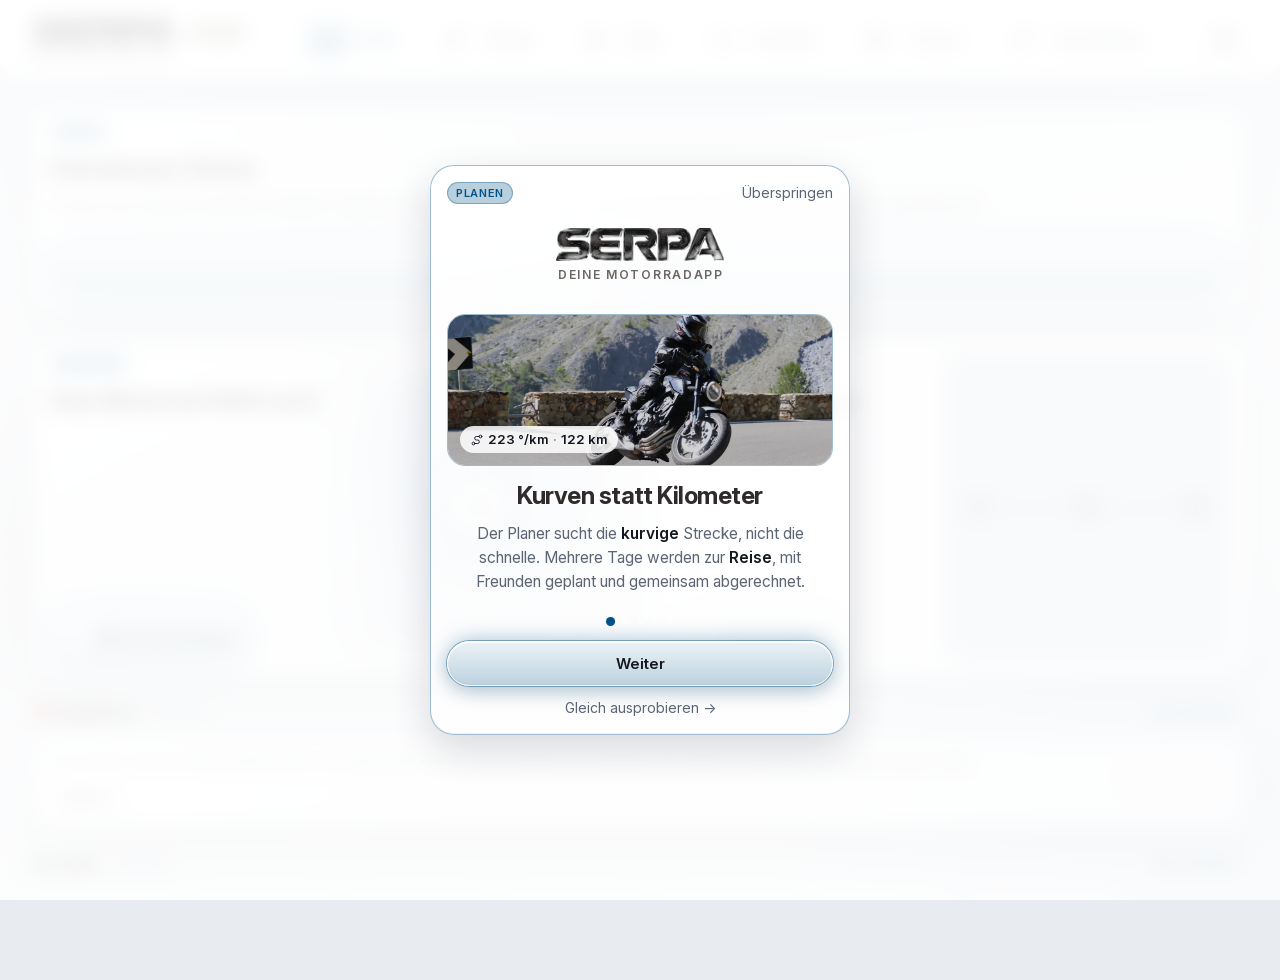
==== index.html @ ecb63a0b "Version 117 Co-Authored-By: Claude Opus 5 <noreply@anthropic.com>" ====
<!DOCTYPE html>
<!--
  Serpa - Motorrad-Routenplaner, Version 0.1

  Diese Datei ist das "Skelett" der Seite: sie sagt, WELCHE Elemente es gibt.
  Das Aussehen steckt in style.css, die Logik in app.js.
-->
<html lang="de">
<head>
  <meta charset="utf-8">
  <meta name="viewport" content="width=device-width, initial-scale=1, viewport-fit=cover">
  <title>Serpa – Motorrad-App: Routenplaner für kurvige Strecken, Reisen und Ausfahrten mit Freunden</title>

  <!-- ===== Was diese Seite laden darf =====
       Eine Content-Security-Policy ist eine Erlaubnisliste: Alles, was hier
       nicht steht, laedt der Browser nicht. Das klingt nach Buerokratie,
       aber es ist die wirksamste einzelne Zeile gegen eingeschleusten Code -
       selbst wenn es jemand schafft, fremdes <script> in die Seite zu
       bringen, faengt der Browser es hier ab.

       Wichtig fuer spaeter: Kommt eine neue Adresse dazu (ein anderer
       Kartenanbieter, ein Preis-Feed, ein Geocoder mit Schluessel), MUSS
       sie hier eingetragen werden. Sonst laeuft alles wie gewohnt, nur die
       eine Anfrage kommt nie an - und in der Konsole steht warum.

       Zeile fuer Zeile:

       default-src 'self'
         Grundregel: nur die eigenen Dateien. Alles Weitere ist eine
         bewusste Ausnahme davon.

       script-src 'self' cdn.jsdelivr.net 'wasm-unsafe-eval'
         Eigener Code, dazu onnxruntime-web fuer den Freisteller (mit
         Pruefsumme, siehe ORT_PRUEFSUMME in freisteller.js).
         'wasm-unsafe-eval' erlaubt WebAssembly - ohne das koennte die
         Bilderkennung nicht rechnen. Es erlaubt KEIN eval() fuer
         JavaScript, das bleibt verboten.

       style-src 'self' 'unsafe-inline'
         Das 'unsafe-inline' ist hier noetig und heisst weniger schlimm als
         es klingt: Leaflet setzt Kartenelemente ueber style-Attribute, und
         die drei Kacheln geben ihr Hintergrundbild so mit. Bei STIL kann
         man damit hoechstens etwas verschieben, kein Code laeuft. Bei
         script-src waere es das Gegenteil - deshalb steht es dort nicht.

       img-src 'self' data: blob: ...
         data: fuer die verkleinerten Fotos, blob: fuer Bilder aus der
         Dateiauswahl, dazu die Kartenkacheln und der Bilderspeicher des
         Kontos. images2.productserve.com ist der Bildserver des
         Partnernetzwerks AWIN (Produktfotos im Reifen-Bereich),
         www.motoin.de, www.polo-motorrad.com und www.fc-moto.com sind
         die der drei Ausruestungs-Haendler. Alle vier
         setzen nachweislich kein Cookie, deshalb laufen die Fotos ohne
         Einwilligung; die braucht nur der Klick auf ein Angebot, und
         darum kuemmert sich partner.js. Diese Zeile erlaubt die
         Adressen nur, sie laedt nichts.

       connect-src
         Jede Adresse, die die App im Hintergrund fragt: BRouter fuer
         Routen, Nominatim fuer die Ortssuche, die US-Fahrzeugdatenbank
         und die Wikipedia fuer den Motorrad-Finder, Supabase fuer das
         Konto, jsDelivr fuer die WebAssembly-Datei des Freistellers.

       Nicht drin, obwohl im Code erwaehnt: carimagesapi.com und
       api-ninjas.com. Beide brauchen einen Schluessel, beide sind
       abgeschaltet (siehe finder.js). Wer dort einen Schluessel eintraegt,
       muss die Adresse hier ergaenzen.

       Was ueber ein <meta> NICHT geht: frame-ancestors (verhindert, dass
       jemand die Seite in einen eigenen Rahmen einbaut). Das braucht eine
       echte Kopfzeile vom Server, und GitHub Pages setzt keine. Kommt mit
       einem eigenen Server oder der nativen Huelle.

       WARUM HIER KEIN upgrade-insecure-requests STEHT, und bitte nicht
       gutgemeint wieder eintragen:

       Die Regel zwingt jede Datei der Seite auf https. Am 26.08.2026 hat
       genau das die veroeffentlichte Seite lahmgelegt: Das Zertifikat fuer
       serpa-app.de war noch nicht ausgestellt, die Seite lief ueber http,
       und die Regel schickte trotzdem jede CSS- und JS-Datei nach https.
       Dort scheiterte jede einzelne am fehlenden Zertifikat. Besucher sahen
       unformatierten Text ohne eine Zeile Programm.

       Und sie schuetzt hier nichts, was nicht ohnehin geschuetzt waere:
       Alle eigenen Dateien sind relativ verlinkt und folgen damit von
       selbst dem Protokoll der Seite. Jede fremde Adresse in dieser Liste
       steht bereits ausdruecklich auf https - ueber http koennte die App
       also gar keine davon anfragen, die CSP wuerde es verbieten.

       Der Vorgang steht ausfuehrlich in ENTSCHEIDUNGEN.md. -->
  <meta http-equiv="Content-Security-Policy" content="
    default-src 'self';
    base-uri 'self';
    object-src 'none';
    form-action 'self';
    script-src 'self' https://cdn.jsdelivr.net 'wasm-unsafe-eval';
    worker-src 'self' blob:;
    style-src 'self' 'unsafe-inline';
    font-src 'self';
    img-src 'self' data: blob: https://tile.openstreetmap.org https://copydwpdqpnwjvknsakz.supabase.co https://images2.productserve.com https://www.motoin.de https://www.polo-motorrad.com https://www.fc-moto.com;
    connect-src 'self' https://brouter.de https://nominatim.openstreetmap.org
                https://vpic.nhtsa.dot.gov https://de.wikipedia.org https://en.wikipedia.org
                https://copydwpdqpnwjvknsakz.supabase.co https://cdn.jsdelivr.net
                https://tiles.openfreemap.org;
    ">

  <!-- ===== Die App als App =====
       Diese paar Zeilen sind die Vorstufe zu den Stores und schon fuer sich
       nuetzlich: Wer die Seite auf den Startbildschirm legt, bekommt ein
       Symbol, einen eigenen Eintrag im App-Umschalter und KEINE Adresszeile.

       Die Angaben aus manifest.webmanifest wandern spaeter unveraendert in
       die native Huelle - Name, Farben und Symbole werden dort aus denselben
       Dateien erzeugt. Wer sie jetzt richtig setzt, setzt sie einmal.

       "orientation" steht im Manifest auf "any", seit die Fassung fuers
       Querformat dazugekommen ist. Vorher stand dort "portrait" - das war
       richtig, solange es nur das Hochformat gab, und wurde falsch in dem
       Moment, in dem quer.css die App auf breiten Bildschirmen ordentlich
       anordnet. Beides ist dieselbe App unter derselben Adresse.

       WELCHES SYMBOL WO GILT, denn das entscheiden drei verschiedene Stellen:

         Android und Chrome    nehmen die Liste "icons" aus dem Manifest.
         iPhone und iPad       ignorieren sie und nehmen apple-touch-icon.
         Der Reiter im Browser nimmt rel="icon".

       Deshalb steht dasselbe Bild hier dreimal. Wer eines vergisst, bekommt
       an genau dieser Stelle ein graues Ersatzsymbol - und merkt es oft
       erst, wenn jemand die App auf den Startbildschirm legt.

       DAS "?symbol=" IM MANIFEST ist etwas anderes als das "?v=" hier und
       darf nicht mit ihm mitwachsen. Ein Handy, auf dem die App schon liegt,
       behaelt sein einmal geholtes Symbol, solange dessen Adresse gleich
       bleibt - beim Wechsel vom alten orangen Platzhalter auf das jetzige
       Symbol waere sonst bei allen Bestandsnutzern das alte stehen
       geblieben. Die Zahl wird also nur dann hochgezaehlt, wenn sich das
       Symbol wirklich aendert, und JSON erlaubt keine Kommentare - deshalb
       steht die Erklaerung hier. -->
  <link rel="manifest" href="manifest.webmanifest?v=117">

  <!-- Das Symbol im Reiter des Browsers. Zwei Groessen, damit der Browser
       nehmen kann, was er gerade braucht: das kleine fuer den Reiter, das
       grosse fuer Lesezeichen und die Kachel auf der Startseite. -->
  <link rel="icon" type="image/png" sizes="32x32" href="img/favicon-32.png?v=117">
  <link rel="icon" type="image/png" sizes="192x192" href="img/icon-192.png?v=117">

  <!-- Faerbt die Statusleiste des Handys in die Grundflaeche der App, damit
       oben kein fremder heller Streifen stehen bleibt. -->
  <meta name="theme-color" content="#000000">

  <!-- Apple wertet das Manifest bis heute nur teilweise aus und braucht seine
       eigenen Angaben daneben. "black-translucent" laesst den Inhalt bis unter
       die Statusleiste laufen - deshalb rechnet das Layout ueberall mit
       env(safe-area-inset-top). -->
  <meta name="apple-mobile-web-app-capable" content="yes">
  <meta name="apple-mobile-web-app-status-bar-style" content="black-translucent">
  <meta name="apple-mobile-web-app-title" content="Serpa">
  <link rel="apple-touch-icon" href="img/apple-touch-icon.png?v=117">

  <!-- Fuer die spaetere Webseite und geteilte Routen: So sieht der Link aus,
       wenn ihn jemand in WhatsApp oder Instagram einfuegt. Ohne das steht
       dort nur die nackte Adresse. -->
  <meta property="og:title" content="Serpa – die Motorrad-App für kurvige Strecken, Reisen und Freunde">
  <meta property="og:url" content="https://serpa-app.de/">
  <link rel="canonical" href="https://serpa-app.de/">
  <meta property="og:description" content="Kostenloser Motorrad-Routenplaner für kurvige Strecken, Reiseplaner mit Etappen und Kasse, Ausfahrten mit Freunden. Im Browser, ohne App-Store.">
  <meta property="og:type" content="website">
  <meta property="og:site_name" content="Serpa">
  <meta property="og:locale" content="de_DE">
  <meta property="og:image" content="https://serpa-app.de/img/teilen-bild.jpg">
  <meta property="og:image:width" content="1200">
  <meta property="og:image:height" content="630">
  <meta property="og:image:alt" content="Motorradfahrer in einer Passkehre">
  <meta name="twitter:card" content="summary_large_image">
  <meta name="description" content="Kostenlose Motorrad-App: Routenplaner für kurvige Strecken, Reiseplaner mit Etappen und Kasse, Ausfahrten mit Freunden, Aufzeichnung deiner Fahrten. Im Browser, ohne App-Store.">
  <meta name="robots" content="index, follow, max-image-preview:large">
  <!-- Die Schrift vorab laden und die Verbindungen zu Karten und Server
       frueh aufbauen - beides spart beim ersten Bild Zeit, und die zaehlt
       Google mit (doku/SEO.md). -->
  <link rel="preload" href="fonts/inter-4.1-variable-latin.woff2" as="font" type="font/woff2" crossorigin>
  <link rel="preconnect" href="https://tile.openstreetmap.org">
  <link rel="preconnect" href="https://copydwpdqpnwjvknsakz.supabase.co">
  <!-- Strukturierte Daten fuer Google und die KI-Suchen: Was Serpa ist, in
       einer Form, die Maschinen lesen. Kein ausfuehrbares Skript - die CSP
       laesst es deshalb durch. Der Plan dazu: doku/SEO.md. -->
  <script type="application/ld+json">{"@context": "https://schema.org", "@graph": [{"@type": "WebApplication", "@id": "https://serpa-app.de/#app", "name": "Serpa", "alternateName": ["Serpa Motorrad-App", "Serpa App"], "url": "https://serpa-app.de/", "applicationCategory": "TravelApplication", "operatingSystem": "Web (iOS, Android, Desktop)", "browserRequirements": "Moderner Browser mit JavaScript", "inLanguage": "de", "isAccessibleForFree": true, "offers": {"@type": "Offer", "price": "0", "priceCurrency": "EUR"}, "description": "Kostenlose Motorrad-App: Routenplaner für kurvige Strecken (Kurvigkeit in Grad pro Kilometer, Rundtouren, GPX), Reiseplaner mit Etappen, Mitfahrern und gemeinsamer Kasse, Aufzeichnung eigener Ausfahrten und Gruppen, in denen sich Freunde mit „Ich fahre jetzt“ zum Fahren verabreden.", "featureList": ["Motorrad-Routenplaner mit Kurvigkeit in Grad pro Kilometer", "Rundtouren ab Startpunkt", "GPX-Import und GPX-Export", "Navigation im Browser", "Motorradreise planen mit Tagen und Etappen", "Mitfahrer, Reisekasse, Chat und Notizen", "Ausfahrten aufzeichnen: Distanz, Tempo, Kurven-Score, Schräglage", "Gruppen: Touren teilen, Kommentare, Chat", "„Ich fahre jetzt“ und „Fahrt planen“ mit Freunden"], "screenshot": "https://serpa-app.de/img/teilen-bild.jpg", "image": "https://serpa-app.de/img/icon-512.png", "author": {"@id": "https://serpa-app.de/#org"}, "publisher": {"@id": "https://serpa-app.de/#org"}}, {"@type": "Organization", "@id": "https://serpa-app.de/#org", "name": "Serpa", "url": "https://serpa-app.de/", "logo": "https://serpa-app.de/img/icon-512.png", "sameAs": ["https://github.com/friedrichsternberg-web/kurvenjagd"]}, {"@type": "WebSite", "@id": "https://serpa-app.de/#site", "url": "https://serpa-app.de/", "name": "Serpa – die Motorrad-App", "inLanguage": "de", "publisher": {"@id": "https://serpa-app.de/#org"}}, {"@type": "FAQPage", "mainEntity": [{"@type": "Question", "name": "Was ist Serpa?", "acceptedAnswer": {"@type": "Answer", "text": "Serpa ist eine kostenlose Motorrad-App im Browser: ein Routenplaner, der kurvige Strecken statt der schnellsten findet, ein Reiseplaner für mehrtägige Motorradreisen mit Freunden und Kasse, die Aufzeichnung eigener Ausfahrten und Gruppen, in denen sich Freunde spontan zum Fahren verabreden."}}, {"@type": "Question", "name": "Was kostet Serpa?", "acceptedAnswer": {"@type": "Answer", "text": "Nichts. Serpa ist kostenlos, finanziert über gekennzeichnete Partnerlinks im Ausrüstungsbereich und Spenden."}}, {"@type": "Question", "name": "Brauche ich ein Konto?", "acceptedAnswer": {"@type": "Answer", "text": "Zum Planen und Aufzeichnen nicht. Ein Konto braucht es zum Teilen, für Reisen mit Mitfahrern und für Gruppen."}}, {"@type": "Question", "name": "Gibt es Serpa im App Store?", "acceptedAnswer": {"@type": "Answer", "text": "Noch nicht. Serpa läuft im Browser und lässt sich auf iPhone und Android auf den Startbildschirm legen. Native Apps sind geplant."}}]}]}</script>

  <!-- Leaflet ist die Kartenbibliothek. Wir laden sie von einem CDN,
       damit wir nichts installieren müssen. Hier stand früher die große,
       unminifizierte "-src"-Datei, weil das Zusatz-Plugin Leaflet.Rotate
       direkt in Leaflet-Kernklassen eingriff und die dafür brauchte.

       Dieses Plugin ist raus: Es stand unter der GPL-3.0, und die verlangt,
       dass die ganze App quelloffen wird - unvereinbar mit einer über
       Werbung finanzierten App und mit Apples Store-Bedingungen. Die
       Kartendrehung während der Navigation macht die App jetzt selbst,
       siehe setzeKartenDrehung() in app.js. Damit reicht die kleine
       Fassung von Leaflet wieder. -->
  <!-- Beide Bibliotheken liegen SELBST GEHOSTET in extern/, aus demselben
       Grund wie die Schrift Barlow in fonts/: Ein Abruf von unpkg.com oder
       jsdelivr.net schickt die IP-Adresse jedes Besuchers beim Start an
       einen US-Dienst, ohne dass er etwas getan hat - genau die Lage aus
       dem Google-Fonts-Urteil (LG Muenchen I, 3 O 17493/20). Die Dateien
       sind Version 1.9.4 (Leaflet) und 2.112.3 (supabase-js), Lizenzen
       liegen daneben. KEIN ?v= hier: Die Dateien aendern sich nie von
       selbst; steigt einmal die Bibliotheksversion um, wird der Dateiname
       bzw. Ordner mit angefasst. -->
  <link rel="stylesheet" href="extern/leaflet/leaflet.css">
  <script src="extern/leaflet/leaflet.js"></script>
  <!-- MapLibre GL zeichnet den Kartengrund aus Vektorkacheln, die Bruecke
       haengt ihn als Leaflet-Schicht ein (js/planer/kartengrund.js). Beide
       liegen hier im Ordner, nicht auf einem fremden Server. -->
  <link rel="stylesheet" href="extern/maplibre/maplibre-gl.css">
  <script src="extern/maplibre/maplibre-gl.js"></script>
  <script src="extern/maplibre/leaflet-maplibre-gl.js"></script>

  <!-- Supabase: unser Server für Konten und (später) geteilte Routen und
       Ausfahrten. Die Bibliothek stellt das globale Objekt "supabase"
       bereit, benutzt wird sie in konto.js. Version fest verdrahtet statt
       "@2", damit eine neue Fassung die App nicht über Nacht verändert. -->
  <script src="extern/supabase/supabase.js"></script>

  <!-- Das "?v=" hinter den eigenen Dateien ist eine Versionsnummer und hat
       einen handfesten Grund: GitHub Pages lässt Browser jede Datei zehn
       Minuten lang zwischenspeichern. Nach einem Push kann es deshalb
       passieren, dass das neue index.html schon da ist, app.js aber noch
       die alte Fassung - und diese Mischung ist schlimmer als eine
       durchgehend alte Version, weil die Seite dann Elemente enthält, die
       das Skript noch gar nicht kennt.

       Für den Browser ist "app.js?v=neu" eine andere Adresse als
       "app.js?v=alt", er holt sie also frisch.

       WICHTIG: BEI JEDER VERÖFFENTLICHUNG die Zahl an ALLEN Stellen um eins
       erhöhen. Wer eine vergisst, bekommt eine Mischung aus alt und neu, und
       die ist schlimmer als durchgehend alt. Genau das ist beim Bauen schon
       passiert: Die Datei war geändert, die Nummer nicht, und der Browser
       lieferte weiter die alte Fassung.

       Zum Nachzählen:  grep -oE '(href|src)="[^"]*\?v=" index.html | wc -l -->
  <!-- ZWEI Dateien, und die Reihenfolge ist Pflicht.

       design.css  Schrift, Farben, Abstaende, Radien - die Sprache. Sie wird
                   die spaetere Webseite genauso benutzen.
       style.css   die Anordnung DIESER App, ausgelegt auf Hochformat. Die
                   Webseite bekommt dafuer eine eigene Datei. -->
  <!-- Der Stand der Produktkataloge, gesetzt von den Import-Skripten in
       werkzeug/. Er haengt BEWUSST nicht an ?v=: Die Preise werden
       woechentlich neu geholt, die App wird viel seltener veroeffentlicht.
       Haetten beide dieselbe Nummer, muesste man fuer jeden Preisstand eine
       Version verbrauchen - oder die frischen Preise erreichten niemanden,
       der die Seite schon einmal besucht hat. Siehe katalogStempel() in
       js/shop/katalog.js. -->
  <meta name="katalog-stand" content="2026-09-15">

  <!-- Die Schrift vorladen, sonst faengt der Browser erst mit ihr an, wenn
       design.css sie nennt - ein sichtbarer Sprung von der Systemschrift zu
       Inter. crossorigin ist bei Schriften Pflicht, ohne laedt er sie doppelt. -->
  <link rel="preload" href="fonts/inter-4.1-variable-latin.woff2" as="font" type="font/woff2" crossorigin>
  <link rel="stylesheet" href="stil/design.css?v=117">
  <link rel="stylesheet" href="stil/style.css?v=117">
  <!-- Die Anordnung fuer breite Bildschirme. Laedt NACH style.css und
       ueberschreibt dessen Hochformat-Anordnung nur dann, wenn das Fenster
       mindestens 900x500 Punkte hat - auf dem Handy bleibt sie stumm. -->
  <link rel="stylesheet" href="stil/quer.css?v=117">
</head>
<body>

  <!-- ===== Die Einfuehrung beim ersten Oeffnen =====
       Fuenf kurze Karten: vier Funktionen, dann die Empfehlung fuers Konto.
       Was drinsteht, zeichnet einfuehrung.js (am Ende der Seite, weil es
       den Geraetespeicher aus geraet.js braucht, um sich zu merken, dass
       die Einfuehrung gelaufen ist). Sie erscheint nur beim ersten Oeffnen
       und nicht bei Leuten, die schon Touren oder ein Motorrad gespeichert
       haben - die kennen die App. Zum Nachsehen: ?einfuehrung=1 an die
       Adresse haengen.

       Bis zum 11.09.2026 stand hier der Startfilm (abgelegt/startfilm/). -->
  <div id="einfuehrung" class="einfuehrung" hidden>
    <div class="karte einfuehrung-blatt" id="einfuehrungBlatt" role="dialog" aria-modal="true" aria-label="Einführung"></div>
  </div>

  <!-- ===== Symbolsammlung =====
       Alle Symbole der App an einer Stelle, als SVG statt als Emoji.
       Warum nicht Emoji: Sie sehen auf jedem Geraet anders aus (Apple,
       Android und Windows zeichnen jedes Emoji selbst), lassen sich nicht
       einfaerben und wirken zusammengesucht. Diese hier sind alle im
       gleichen Raster (24x24) und in der gleichen Strichstaerke gezeichnet
       und nehmen ueber "currentColor" die Textfarbe an.

       Benutzt werden sie mit:
         <svg class="ic"><use href="#icon-route"></use></svg>
       oder aus app.js heraus ueber die Hilfsfunktion symbol().

       Das <svg> hier ist selbst unsichtbar, es ist nur der Vorrat. ===== -->
  <svg width="0" height="0" style="position:absolute" aria-hidden="true">
    <defs>
      <symbol id="icon-route" viewBox="0 0 24 24">
        <circle cx="6" cy="18" r="2.4"/><circle cx="18" cy="6" r="2.4"/>
        <path d="M8.4 18h4.6a3 3 0 0 0 0-6h-2a3 3 0 0 1 0-6h4.6"/>
      </symbol>
      <symbol id="icon-aufnahme" viewBox="0 0 24 24">
        <circle cx="12" cy="12" r="8.5"/>
        <circle cx="12" cy="12" r="3.4" fill="currentColor" stroke="none"/>
      </symbol>
      <symbol id="icon-touren" viewBox="0 0 24 24">
        <path d="M9 4 3.5 6.3v13.4L9 17.4l6 2.3 5.5-2.3V4L15 6.3 9 4Z"/>
        <path d="M9 4v13.4M15 6.3v13.4"/>
      </symbol>
      <symbol id="icon-welt" viewBox="0 0 24 24">
        <circle cx="12" cy="12" r="8.6"/>
        <path d="M3.4 12h17.2"/>
        <path d="M12 3.4c2.3 2.4 3.5 5.3 3.5 8.6s-1.2 6.2-3.5 8.6c-2.3-2.4-3.5-5.3-3.5-8.6S9.7 5.8 12 3.4Z"/>
      </symbol>
      <!-- Die Stats: drei Balken, aufsteigend - dasselbe Bild wie das
           Diagramm auf dem Bildschirm dahinter. -->
      <symbol id="icon-stats" viewBox="0 0 24 24">
        <path d="M5 20V13.5M12 20V7M19 20v-9.5"/>
      </symbol>
      <!-- Hell und Dunkel: der Schalter fuer die Erscheinung (thema.js). -->
      <symbol id="icon-sonne" viewBox="0 0 24 24">
        <circle cx="12" cy="12" r="4"/>
        <path d="M12 2v2M12 20v2M2 12h2M20 12h2M4.9 4.9l1.4 1.4M17.7 17.7l1.4 1.4M4.9 19.1l1.4-1.4M17.7 6.3l1.4-1.4"/>
      </symbol>
      <symbol id="icon-mond" viewBox="0 0 24 24">
        <path d="M20 14.5A8 8 0 0 1 9.5 4a8 8 0 1 0 10.5 10.5z"/>
      </symbol>
      <symbol id="icon-zahnrad" viewBox="0 0 24 24">
        <circle cx="12" cy="12" r="3"/>
        <path d="M19.4 15a1.7 1.7 0 0 0 .3 1.8l.1.1a2 2 0 1 1-2.8 2.8l-.1-.1a1.7 1.7 0 0 0-1.8-.3 1.7 1.7 0 0 0-1 1.5V21a2 2 0 1 1-4 0v-.1a1.7 1.7 0 0 0-1.1-1.5 1.7 1.7 0 0 0-1.8.3l-.1.1a2 2 0 1 1-2.8-2.8l.1-.1a1.7 1.7 0 0 0 .3-1.8 1.7 1.7 0 0 0-1.5-1H3a2 2 0 1 1 0-4h.1a1.7 1.7 0 0 0 1.5-1.1 1.7 1.7 0 0 0-.3-1.8l-.1-.1a2 2 0 1 1 2.8-2.8l.1.1a1.7 1.7 0 0 0 1.8.3H9a1.7 1.7 0 0 0 1-1.5V3a2 2 0 1 1 4 0v.1a1.7 1.7 0 0 0 1 1.5 1.7 1.7 0 0 0 1.8-.3l.1-.1a2 2 0 1 1 2.8 2.8l-.1.1a1.7 1.7 0 0 0-.3 1.8V9a1.7 1.7 0 0 0 1.5 1H21a2 2 0 1 1 0 4h-.1a1.7 1.7 0 0 0-1.5 1z"/>
      </symbol>
      <symbol id="icon-profil" viewBox="0 0 24 24">
        <circle cx="12" cy="8" r="3.8"/>
        <path d="M4.5 20c0-3.6 3.4-5.6 7.5-5.6s7.5 2 7.5 5.6"/>
      </symbol>
      <!-- Google und Apple, gezeichnet im Stil der uebrigen Sammlung: eine
           Linie, kein farbiges Markenlogo. Die Wortmarke daneben sagt, um
           wen es geht - dasselbe Vorgehen wie im Shop, wo aus demselben
           Grund keine fremden Logos eingebaut werden. -->
      <symbol id="icon-google" viewBox="0 0 24 24">
        <path d="M21 12.2c0-.7-.06-1.35-.18-2H12v3.8h5.05a4.3 4.3 0 0 1-1.87 2.83v2.35h3.03C19.98 17.5 21 15.1 21 12.2z"/>
        <path d="M12 21.5c2.53 0 4.65-.84 6.2-2.27l-3.02-2.35c-.84.56-1.9.9-3.18.9-2.44 0-4.5-1.65-5.24-3.87H3.64v2.43A9.36 9.36 0 0 0 12 21.5z"/>
        <path d="M6.76 13.9a5.6 5.6 0 0 1 0-3.6V7.87H3.64a9.36 9.36 0 0 0 0 8.46l3.12-2.43z"/>
        <path d="M12 6.44c1.38 0 2.61.47 3.58 1.4l2.68-2.68C16.65 3.66 14.53 2.7 12 2.7A9.36 9.36 0 0 0 3.64 7.87l3.12 2.43C7.5 8.08 9.56 6.44 12 6.44z"/>
      </symbol>
      <symbol id="icon-apple" viewBox="0 0 24 24">
        <path d="M16.5 12.6c0-2.2 1.8-3.3 1.9-3.35-1.05-1.5-2.65-1.72-3.22-1.74-1.37-.14-2.68.8-3.37.8-.7 0-1.77-.78-2.9-.76-1.5.02-2.88.86-3.65 2.18-1.55 2.7-.4 6.7 1.12 8.9.74 1.06 1.63 2.26 2.79 2.22 1.12-.05 1.54-.72 2.9-.72s1.74.72 2.92.7c1.2-.02 1.97-1.09 2.71-2.16.85-1.24 1.2-2.44 1.22-2.5-.03-.01-2.34-.9-2.36-3.57z"/>
        <path d="M14.3 6.1c.61-.75 1.03-1.78.91-2.81-.88.04-1.95.59-2.59 1.33-.57.65-1.07 1.7-.94 2.7.99.08 2-.5 2.62-1.22z"/>
      </symbol>

      <!-- Die Abbiegepfeile der Navigation. Alle nach demselben Bauplan:
           ein Schaft von unten, der in die Fahrtrichtung fuehrt, und eine
           offene Spitze. "Scharf" ist kein eigenes Symbol - dieselben
           Pfeile werden per CSS weitergedreht (.nav-pfeil.scharf), das
           spart zwei Zeichnungen und bleibt automatisch deckungsgleich. -->
      <symbol id="icon-ab-gerade" viewBox="0 0 24 24">
        <path d="M12 21V5"/><path d="M6 10.5 12 4.5l6 6"/>
      </symbol>
      <symbol id="icon-ab-rechts" viewBox="0 0 24 24">
        <path d="M6 21v-8a5 5 0 0 1 5-5h9"/><path d="M15.5 3.5 20 8l-4.5 4.5"/>
      </symbol>
      <symbol id="icon-ab-links" viewBox="0 0 24 24">
        <path d="M18 21v-8a5 5 0 0 0-5-5H4"/><path d="M8.5 3.5 4 8l4.5 4.5"/>
      </symbol>
      <symbol id="icon-ab-ziel" viewBox="0 0 24 24">
        <path d="M6 21V4"/><path d="M6 5h12l-3 3.5 3 3.5H6"/>
      </symbol>
      <symbol id="icon-kamera" viewBox="0 0 24 24">
        <path d="M4 8h2.8l1.4-2h7.6L17.2 8H20a1 1 0 0 1 1 1v9a1 1 0 0 1-1 1H4a1 1 0 0 1-1-1V9a1 1 0 0 1 1-1Z"/>
        <circle cx="12" cy="13.5" r="3.4"/>
      </symbol>
      <symbol id="icon-motorrad" viewBox="0 0 24 24">
        <circle cx="5.5" cy="16.5" r="3.4"/><circle cx="18.5" cy="16.5" r="3.4"/>
        <path d="M8.9 16.5h3.2l3.2-5.4h3.2M12.1 11.1 9.6 7.6H6.4M15 7.6h3"/>
      </symbol>
      <symbol id="icon-berg" viewBox="0 0 24 24">
        <path d="M2.5 19.5h19L14.5 7.2a1 1 0 0 0-1.7 0l-3 5.2-1.9-2.6a1 1 0 0 0-1.6.1L2.5 19.5Z"/>
      </symbol>
      <symbol id="icon-standort" viewBox="0 0 24 24">
        <path d="M12 21.5s7-6 7-11.5a7 7 0 1 0-14 0c0 5.5 7 11.5 7 11.5Z"/>
        <circle cx="12" cy="10" r="2.6"/>
      </symbol>
      <!-- Start: ein Haus. Es war bis zum 24.08.2026 das Symbol des ersten

           Startbildschirms und kommt mit "Start" zurueck; das Garagentor darunter

           bleibt fuer den Motorrad-Finder und den Leerzustand der Bike-Karte. -->

      <symbol id="icon-start" viewBox="0 0 24 24"><path d="M3 10.5 12 3l9 7.5"/><path d="M5.5 9.5V20h13V9.5"/><path d="M10 20v-6h4v6"/></symbol>

      <!-- Die drei Zeilen der Bike-Karte: Hubraum, Leistung, Baujahr. -->

      <symbol id="icon-motor" viewBox="0 0 24 24"><path d="M7.5 9.5h6l2 2h3v7h-3l-2 2h-6l-2-2v-7z"/><path d="M9.5 6v3.5M13 6v3.5M8 6h6M2.5 12.5h3M2.5 16h3"/></symbol>

      <symbol id="icon-leistung" viewBox="0 0 24 24"><path d="M13 2.5 4.5 13.5H11l-1 8 8.5-11H12z"/></symbol>

      <symbol id="icon-kalender" viewBox="0 0 24 24"><rect x="3.5" y="5" width="17" height="15.5" rx="2.5"/><path d="M3.5 9.5h17M8 3v4M16 3v4"/></symbol>
      <symbol id="icon-garage" viewBox="0 0 24 24">
        <path d="M2.5 10 12 4.2 21.5 10"/>
        <path d="M4.5 10.6V20.5h15V10.6"/>
        <path d="M7.5 20.5v-7.6h9v7.6"/><path d="M7.5 16.7h9"/>
      </symbol>
      <symbol id="icon-helm" viewBox="0 0 24 24">
        <path d="M12 3.6a8.4 8.4 0 0 0-8.4 8.4v4.1a2.3 2.3 0 0 0 2.3 2.3H15a5.5 5.5 0 0 0 5.4-5.5V12A8.4 8.4 0 0 0 12 3.6Z"/>
        <path d="M6.2 11.5h8.4a4 4 0 0 1 4 4"/>
      </symbol>
      <symbol id="icon-jacke" viewBox="0 0 24 24">
        <path d="M9 3.5 4.6 6v6.2h2.5v8.3h9.8v-8.3h2.5V6L15 3.5"/>
        <path d="M9 3.5 12 7l3-3.5M12 7v13.5"/>
      </symbol>
      <symbol id="icon-hose" viewBox="0 0 24 24">
        <path d="M6.9 3.5h10.2v3.3l-1.1 13.7h-3.3L12 11.3l-.7 9.2H8L6.9 6.8V3.5Z"/>
        <path d="M6.9 6.8h10.2"/>
      </symbol>
      <symbol id="icon-handschuh" viewBox="0 0 24 24">
        <path d="M8 20.5v-4.1l-1.6-2.6a1.9 1.9 0 0 1 2.9-2.4l.8.8V5.3a1.5 1.5 0 0 1 3 0v4.5"/>
        <path d="M14.1 9.8V6.6a1.5 1.5 0 0 1 3 0v6.6a7.2 7.2 0 0 1-1.5 4.5v2.8"/>
        <path d="M8 20.5h7.6"/>
      </symbol>
      <symbol id="icon-stiefel" viewBox="0 0 24 24">
        <path d="M7.4 3.5h5.1v9.7l4.6 2.6a2.4 2.4 0 0 1 1.2 2.1v2.6H7.4V3.5Z"/>
        <path d="M7.4 13.2h5.1"/>
      </symbol>
      <symbol id="icon-protektor" viewBox="0 0 24 24">
        <path d="M12 3.2 5 5.8v5.6c0 4.2 2.8 7.9 7 9.4 4.2-1.5 7-5.2 7-9.4V5.8L12 3.2Z"/>
        <path d="m9.2 12.2 2 2 3.6-4"/>
      </symbol>
      <symbol id="icon-koffer" viewBox="0 0 24 24">
        <rect x="3.5" y="7.5" width="17" height="12" rx="1.6"/>
        <path d="M9 7.5V5.2a1.2 1.2 0 0 1 1.2-1.2h3.6A1.2 1.2 0 0 1 15 5.2v2.3"/>
        <path d="M3.5 12.6h17"/>
      </symbol>
      <!-- Leute, Kasse und Haken: alles, was die gemeinsame Reise braucht.
           Der Haken sitzt auf abgehakten Anteilen, die Kasse ueber der
           Abrechnung, die Leute auf dem Knopf "Gemeinsam planen". -->
      <symbol id="icon-leute" viewBox="0 0 24 24">
        <circle cx="9" cy="8.5" r="3.2"/>
        <path d="M2.8 19.5c0-3.2 2.8-5 6.2-5s6.2 1.8 6.2 5"/>
        <path d="M16.2 5.8a3.2 3.2 0 0 1 0 6"/>
        <path d="M17.6 14.8c2.3.5 3.6 2.1 3.6 4.7"/>
      </symbol>
      <symbol id="icon-kasse" viewBox="0 0 24 24">
        <rect x="2.8" y="6" width="18.4" height="12" rx="2"/>
        <circle cx="12" cy="12" r="2.6"/>
        <path d="M6.4 9.6v4.8M17.6 9.6v4.8"/>
      </symbol>
      <symbol id="icon-haken" viewBox="0 0 24 24">
        <path d="M4.8 12.6 9.6 17.4 19.2 6.8"/>
      </symbol>
      <!-- Teilen: das uebliche Zeichen aus drei Punkten und zwei Linien.
           Es steht ueberall fuer dieselbe Sache, und ein eigenes zu
           erfinden hiesse, es niemandem zu erklaeren. -->
      <symbol id="icon-teilen" viewBox="0 0 24 24">
        <circle cx="18" cy="5.5" r="2.6"/>
        <circle cx="6" cy="12" r="2.6"/>
        <circle cx="18" cy="18.5" r="2.6"/>
        <path d="M8.3 10.8 15.7 6.7M8.3 13.2l7.4 4.1"/>
      </symbol>
      <!-- Das Kreuz als Symbol und nicht als Schriftzeichen: In einem
           runden Knopf muss es dieselbe Strichstaerke haben wie seine
           Nachbarn, und ein "x" aus der Schrift hat sie nicht. -->
      <symbol id="icon-kreuz" viewBox="0 0 24 24">
        <path d="M6.6 6.6 17.4 17.4M17.4 6.6 6.6 17.4"/>
      </symbol>
      <symbol id="icon-plus" viewBox="0 0 24 24">
        <path d="M12 5v14M5 12h14"/>
      </symbol>
      <symbol id="icon-stift" viewBox="0 0 24 24">
        <path d="M4 20h4L19.2 8.8a2.4 2.4 0 0 0-3.4-3.4L4.6 16.6 4 20Z"/>
        <path d="m14.8 6.6 3 3"/>
      </symbol>
      <!-- Chat und Notizen einer Reise (seit 14.09.2026) -->
      <symbol id="icon-sprechblase" viewBox="0 0 24 24">
        <path d="M4 5.5A2.5 2.5 0 0 1 6.5 3h11A2.5 2.5 0 0 1 20 5.5v8a2.5 2.5 0 0 1-2.5 2.5H10l-4.6 3.6V16A2.5 2.5 0 0 1 4 13.5v-8Z"/>
        <path d="M8.5 8.5h7M8.5 12h4.5"/>
      </symbol>
      <symbol id="icon-notiz" viewBox="0 0 24 24">
        <path d="M6 3.5h9.5L20 8v11a1.5 1.5 0 0 1-1.5 1.5h-12A1.5 1.5 0 0 1 5 19V5A1.5 1.5 0 0 1 6.5 3.5Z"/>
        <path d="M15.5 3.5V8H20M8.5 12h7M8.5 15.5h5"/>
      </symbol>
      <symbol id="icon-senden" viewBox="0 0 24 24">
        <path d="M3.5 11.5 20 4l-4.2 16-4.6-6.3-7.7-2.2Z"/>
        <path d="m11.2 13.7 8.8-9.7"/>
      </symbol>
      <symbol id="icon-drehen" viewBox="0 0 24 24">
        <path d="M4.2 12a7.8 7.8 0 0 1 13.3-5.5"/>
        <path d="M19.8 12a7.8 7.8 0 0 1-13.3 5.5"/>
        <path d="M17.5 3.4v3.3h-3.3M6.5 20.6v-3.3h3.3"/>
      </symbol>
      <symbol id="icon-zauber" viewBox="0 0 24 24">
        <path d="M4.5 19.5 15 9"/><path d="m15.6 8.4 2.4-2.4a1.7 1.7 0 0 1 2.4 2.4L18 10.8"/>
        <path d="M6.5 3.5v3M5 5h3M17.5 15.5v3M16 17h3"/>
      </symbol>
      <symbol id="icon-radierer" viewBox="0 0 24 24">
        <path d="m14.6 4.4 5 5a1.5 1.5 0 0 1 0 2.1l-8 8H6.4l-3-3a1.5 1.5 0 0 1 0-2.1l9-9a1.5 1.5 0 0 1 2.2 0Z"/>
        <path d="m8.5 9.5 5 5M20.5 19.5h-9"/>
      </symbol>
      <symbol id="icon-pinsel" viewBox="0 0 24 24">
        <path d="M17.8 3.7a2.4 2.4 0 0 1 2.5 4l-8.4 5.6-1.7-2.6 7.6-7Z"/>
        <path d="M9.5 12.2c1.6-.6 3 .6 3 2.3 0 2.2-1.6 4-4.5 4-1.4 0-2.3-.4-3.5-1.2 1.4-.3 1.9-1.2 2.2-2.4.3-1.4 1.2-2.3 2.8-2.7Z"/>
      </symbol>
      <!-- Das Herz der Merkliste. Gefuellt gezeichnet und ueber CSS
         eingefaerbt: gemerkt oder nicht ist ein Farbwechsel, kein zweites
         Symbol - so kann kein Zustand mit dem falschen Bild dastehen. -->
    <symbol id="icon-herz" viewBox="0 0 24 24">
      <path d="M12 20.5 3.8 12.6a5 5 0 0 1 7.1-7.05L12 6.6l1.1-1.05a5 5 0 0 1 7.1 7.05Z"
            fill="currentColor" stroke="currentColor" stroke-width="1.6"
            stroke-linejoin="round"/>
    </symbol>
    <symbol id="icon-shop" viewBox="0 0 24 24">
        <path d="M20.5 10.6V5.4a1.9 1.9 0 0 0-1.9-1.9h-5.2L3.9 13a2 2 0 0 0 0 2.8l4.3 4.3a2 2 0 0 0 2.8 0l9.5-9.5Z"/>
        <circle cx="16.2" cy="7.8" r="1.5"/>
      </symbol>
      <!-- Ein Reifen von der Seite: Lauf, Felge, und dazwischen die
           Profilrillen. Kein Foto - Reifen sehen alle gleich aus, und ein
           Symbol in der Schrift der App passt besser als ein
           freigestelltes Haendlerbild. -->
      <symbol id="icon-reifen" viewBox="0 0 24 24">
        <circle cx="12" cy="12" r="9.2"/>
        <circle cx="12" cy="12" r="4.4"/>
        <path d="M12 2.8v3.9M12 17.3v3.9M2.8 12h3.9M17.3 12h3.9"/>
        <path d="m5.5 5.5 2.8 2.8M15.7 15.7l2.8 2.8M18.5 5.5l-2.8 2.8M8.3 15.7l-2.8 2.8"/>
      </symbol>
      <symbol id="icon-lupe" viewBox="0 0 24 24">
        <circle cx="11" cy="11" r="6.5"/><path d="m16 16 4.5 4.5"/>
      </symbol>
      <symbol id="icon-zurueck" viewBox="0 0 24 24">
        <path d="M4 9.5h10.5a5 5 0 0 1 0 10H8"/><path d="M7.5 5.5 3.5 9.5l4 4"/>
      </symbol>
    </defs>
  </svg>

  <!-- ===== Start =====
       Der erste Bildschirm der App. Seit dem 05.09.2026 eine Kartenseite im
       Stil einer iOS-App statt des Werkstattraums (warum: ENTSCHEIDUNGEN.md
       zu diesem Datum). Oben die Wortmarke und das Konto, darunter
       Inhaltskarten: das eigene Bike, die naechste Reise, die Merkliste,
       Vorschlaege und Reifen. KEINE Karte fuehrt in einen Bereich der
       Leiste - die Leiste ist der eine Weg dorthin (03.09.2026).

       Die Kennungen tragen weiter das Wort "garage" (garageScreen,
       garageReise, garageMerkliste, garageShop, garageReifen,
       garageDatenblatt): Vier fremde Dateien (einstieg.js, merkliste.js,
       vorschlaege.js, reifen.js) fuellen ihre Karte ueber genau diese
       Kennung, app.js zeigt den Bildschirm ueber zeigeGarage(), und der
       Startfilm dockt an .wortmarke-garage an. Ein Umbenennen waere ein
       Dutzend Fundstellen ohne Gewinn.

       Der Bildschirm ist ein Listenbildschirm (start-screen listen-screen):
       So greifen im Querformat dieselben Regeln wie fuer Touren und Stats
       (Abstand unter der Kopfleiste, Lesebreite), ohne eigene Ausnahme. -->
  <div id="garageScreen" class="start-screen listen-screen start-seite">
    <div class="start-screen-inner" id="startInner">

      <!-- Der Kopf: Wortmarke links, Konto rechts. NUR im Hochformat - im
           Querformat traegt die Kopfleiste beides (quer.css). Keine zweite
           Ueberschrift daneben: Die Leiste sagt "Start", die Wortmarke ist
           der Titel, und die erste Karte darunter sagt, worum es geht. -->
      <header class="start-kopf nur-hoch">
        <!-- Als <h1>, seit dem 17.09.2026: Die Wortmarke ist der Titel der
             Seite, und Suchmaschinen sollen das als Ueberschrift lesen -
             mit dem Alt-Text als dem, was sie sagt. Sieht aus wie vorher,
             style.css nimmt dem h1 Groesse und Abstand. -->
        <h1 class="wortmarke-garage">
          <span class="wortmarke-zeile">
            <img class="wortmarke-bild" src="img/logo-serpa.webp?v=117" alt="Serpa – Motorrad-App für kurvige Strecken, Reisen und Ausfahrten mit Freunden" width="800" height="155">
            <span class="alpha-schild" title="Fr&uuml;he Fassung: Es wird noch gebaut, Funktionen k&ouml;nnen sich &auml;ndern.">Alpha</span>
          </span>
        </h1>
        <div class="kopf-knoepfe">
          <!-- Das Zahnrad fuehrt zu den Einstellungen: Profil, Rechtliches,
               Erscheinung (js/konto/einstellungen.js). -->
          <button class="glas-rund" id="btnEinstellungen" title="Einstellungen" aria-label="Einstellungen">
            <svg class="ic gross"><use href="#icon-zahnrad"></use></svg>
          </button>
        </div>
      </header>


      <!-- Die Bike-Karte ist ein Raster aus zwei Spalten: links Abzeichen,
           Name, die Werte als Zeilen mit Symbol und der Knopf; rechts die
           Buehne, die ALLE Zeilen spannt - dadurch reicht die Werkstatt
           hinter ihr von der Ober- bis zur Unterkante der Karte, wie in
           der Vorlage. Der Kopf mit dem Plus liegt ueber beiden Spalten.
           Gefuellt von garage.js (zeichneGarage). -->
      <section id="garageDatenblatt" class="karte bike-karte" hidden>
        <!-- Die Werkstatt als Untergrund: derselbe Raum, in dem die
             Maschine bis zum 05.09.2026 auf einem Drehteller stand, jetzt
             als Bild statt als gerechnete Buehne. Er liegt ueber die volle
             Kartenhoehe hinter der rechten Spalte, symmetrisch um die
             Buehne - so sitzt der Teller im Bild genau unter der Maschine,
             ohne dass etwas verschoben werden muss. Nach links laeuft er
             weich in die Werte aus (style.css, .bike-raum). -->
        <span class="bike-raum" aria-hidden="true"></span>
        <div class="widget-kopf">
          <span class="abzeichen">Mein Bike</span>
          <div class="motorrad-umschalter segmented" id="motorradUmschalter" hidden></div>
          <button class="glas-rund klein" id="btnMotorradWeiteres" title="Weiteres Motorrad" aria-label="Weiteres Motorrad hinzuf&uuml;gen">
            <svg class="ic"><use href="#icon-plus"></use></svg>
          </button>
        </div>
        <h2 id="motorradName" class="widget-name"></h2>
        <div class="widget-werte" id="motorradWerte" hidden></div>
        <!-- Der Knopf steht in der linken Spalte: Sonst laege er auf dem
             Drehteller der Werkstatt. -->
        <button class="btn ghost widget-knopf" id="btnMotorradBearbeiten">
          <svg class="ic klein"><use href="#icon-stift"></use></svg> Bike bearbeiten
        </button>
        <div class="bike-buehne">
          <!-- Solange kein eigenes Foto da ist, steht dort das
               Standardmotorrad und darueber diese Tafel: Sucherwinkel,
               Kamerasymbol, und ein Abzeichen, das langsam auf die
               Maschine nickt. Ein Druck fuehrt geradewegs zur
               Fotoauswahl (garage.js). -->
          <button type="button" class="buehne-hinweis" id="buehneHinweis" hidden>
            <span class="hinweis-tafel">
              <svg class="hinweis-winkel" viewBox="0 0 100 74" aria-hidden="true" preserveAspectRatio="none">
                <path d="M4 22V8a4 4 0 0 1 4-4h14M78 4h14a4 4 0 0 1 4 4v14M96 52v14a4 4 0 0 1-4 4H78M22 70H8a4 4 0 0 1-4-4V52"/>
              </svg>
              <svg class="ic hinweis-kamera"><use href="#icon-kamera"></use></svg>
              <span class="hinweis-text">Dein Bike einf&uuml;gen</span>
              <span class="hinweis-marke" aria-hidden="true">
                <svg viewBox="0 0 24 24"><path d="M5 9.5 12 16l7-6.5"/></svg>
              </span>
            </span>
          </button>
          <img id="motorradBild" class="bike-bild" alt="">
          <!-- Die Fahrer-Plakette (garage.js, BUEHNE_ZEIGT = 'fahrer'):
               Profilbild im Kreis, Hoehenlinien darum, Name darunter.
               Gefuellt von zeichneFahrerPlakette(); im Bike-Modus leer
               und versteckt. -->
          <div class="fahrer-plakette" data-fahrer-plakette hidden></div>
        </div>
      </section>

      <!-- Ohne Motorrad: dieselbe Karte als Einladung. -->
      <!-- Noch kein Motorrad eingetragen. Die Karte zeigt trotzdem
           Werkstatt und Standardmaschine - genau wie eine eingetragene
           Maschine ohne eigenes Foto. So ist sie ein leerer Platz, der
           auf etwas wartet, und keine halbe Karte (11.09.2026). -->
      <section id="garageOhneMotorrad" class="karte bike-karte bike-leer" hidden>
        <span class="bike-raum" aria-hidden="true"></span>
        <div class="bike-leer-text">
          <span class="abzeichen">Mein Bike</span>
          <h2 class="widget-name">Dein Motorrad fehlt noch</h2>
          <button class="btn" id="btnMotorradNeu">
            <svg class="ic klein"><use href="#icon-plus"></use></svg> Motorrad eintragen
          </button>
        </div>
        <div class="bike-buehne">
          <img class="bike-bild ist-standard" src="img/bike-standard.webp?v=117" alt="" aria-hidden="true">
          <div class="fahrer-plakette" data-fahrer-plakette hidden></div>
        </div>
      </section>

      <!-- Das Fahrtband: nur da, wenn in einer der eigenen Gruppen gerade
           jemand faehrt oder es demnaechst vorhat, und seit dem 17.09.2026
           immer das Widget "Jetzt" mit dem Knopf "Ich fahre jetzt" davor.
           Gefuellt von js/freunde/start.js. Steht direkt unter der Bike-Karte,
           seit dem 17.09.2026 auf Friedrichs Wunsch (vorher darueber). -->
      <section id="garageFahrt" class="start-abschnitt garage-fahrt"></section>

      <!-- Die naechste Reise: Kopfzeile plus eine Karte mit Kartenbild,
           Name, Tagen, Kilometern und dem Knopf "Weiterplanen" - oder die
           Einladung, die erste zu planen. Gefuellt von einstieg.js
           (zeichneGarageReise); faellt es aus, bleibt der Abschnitt
           verborgen. Warum sie hier steht, obwohl die Kacheln am
           03.09.2026 gingen: Kopf von Abschnitt 3 in einstieg.js. -->
      <section id="garageReise" class="start-abschnitt garage-reise" hidden></section>

      <!-- Die Freunde-Karte: die eigene Gruppe, oder die Einladung, eine
           zu gruenden. Gefuellt von js/freunde/start.js. -->
      <section id="garageFreunde" class="start-abschnitt garage-freunde" hidden></section>

      <!-- Die Merkliste: das Regal mit den eigenen Sachen. Jede Karte sagt,
           was der Preis seit dem Merken gemacht hat. Gefuellt von
           merkliste.js. -->
      <section id="garageMerkliste" class="start-abschnitt garage-merkliste" hidden>
        <div class="garage-shop-kopf">
          <h3><svg class="ic" aria-hidden="true"><use href="#icon-herz"></use></svg>
            Merkliste <span class="badge anzeige">Anzeige</span></h3>
          <button class="linkbtn" id="btnGarageMerklisteAlle">Alle ansehen &rsaquo;</button>
        </div>
        <div class="produkt-band" id="garageMerklisteBand"></div>
        <!-- Solange nichts gemerkt ist: die Einladung. -->
        <div class="garage-merkliste-leer karte" id="garageMerklisteLeer" hidden>
          <p class="hint">Such dir raus, was du im Blick behalten willst &ndash;
            ein Tipp auf das Herz an einem Produkt, und es liegt hier. Wir
            merken uns den Preis und sagen dir, wenn er f&auml;llt.</p>
          <button class="btn ghost klein" id="btnGarageMerklisteStoebern">St&ouml;bern &rsaquo;</button>
        </div>
      </section>

      <!-- Vorschlaege zur eigenen Maschine als Querleiste zum Wischen.
           Gefuellt von vorschlaege.js. Die Anzeige-Kennzeichnung steht hier
           NOCH EINMAL, weil diese Leiste Preise ausserhalb des
           Ausruestungs-Bildschirms zeigt - dessen Offenlegung ist von hier
           aus nicht zu sehen. -->
      <section id="garageShop" class="start-abschnitt" hidden>
        <div class="garage-shop-kopf">
          <h3>F&uuml;r dich <span class="badge anzeige">Anzeige</span></h3>
          <button class="linkbtn" id="btnGarageShopAlle">Alle ansehen &rsaquo;</button>
        </div>
        <div class="produkt-band" id="garageShopBand"></div>
      </section>

      <!-- Die Reifen: dieselbe Form, Angebote aus den Partnerprogrammen.
           Die Ueberschrift setzt reifen.js: "Reifen fuer deine Honda
           ADV150", sobald die Groesse bekannt ist, sonst "Motorradreifen" -
           ein Versprechen, das die Auswahl nicht halten kann, waere hier
           das Schlimmste. -->
      <section id="garageReifen" class="start-abschnitt" hidden>
        <div class="garage-shop-kopf">
          <h3><span id="garageReifenKopf">Motorradreifen</span>
            <span class="badge anzeige">Anzeige</span></h3>
          <button class="linkbtn" id="btnGarageReifenAlle">Alle ansehen &rsaquo;</button>
        </div>
        <div class="produkt-band" id="garageReifenBand"></div>
      </section>

      <!-- Ein Absatz in Worten, was Serpa ist - der einzige Text auf dieser
           Seite, den ein Crawler ohne JavaScript liest. Die Links fuehren
           auf die statischen Seiten (doku/SEO.md). -->
      <p class="ueber-kurz">
        Serpa ist eine kostenlose Motorrad-App: <a href="motorrad-routenplaner/">Routenplaner
        f&uuml;r kurvige Strecken</a>, <a href="motorrad-reise-planen/">Reiseplaner mit Etappen und
        Kasse</a>, <a href="motorrad-ausfahrt-mit-freunden/">Ausfahrten mit Freunden</a> und die
        Aufzeichnung deiner Fahrten. <a href="ueber/">Mehr &uuml;ber Serpa &rsaquo;</a>
      </p>
      <!-- Die Pflichtangaben. Dezent im Fuss, wie auf jeder Webseite, aber
           lesbar und auf dem Startbildschirm. -->
      <p class="rechts-fuss">
        <button class="linkbtn" id="btnRechtlichesGarage">Impressum &amp; Datenschutz</button>
      </p>

    </div>
  </div>

  <!-- ===== Konto: Anmelden und Registrieren teilen sich ein Formular,
       weil beide dieselben zwei Felder brauchen. Welcher Fall gemeint ist,
       merkt sich konto.js in der Variable kontoModus. ===== -->
  <!-- ===== Einstellungen =====
       Hinter dem Zahnrad oben rechts. Drei Dinge: der Weg zum Profil (oder
       zur Anmeldung), Rechtliches, und die Erscheinung - Geraet, Hell oder
       Dunkel. Gefuellt von js/konto/einstellungen.js, die Erscheinung
       schaltet js/grundlage/thema.js. -->
  <div id="einstellungenScreen" class="start-screen listen-screen" hidden>
    <div class="start-screen-inner">
      <button class="btn ghost back-btn" id="btnEinstellungenZurueck">&larr; Zur&uuml;ck</button>
      <h2>Einstellungen</h2>
      <ul class="einstellungen-liste">
        <li>
          <!-- Traegt weiter die Kennungen btnKontoRund und kontoRundBild:
               konto.js setzt dort das Profilbild ein und blendet die Zeile
               aus, wenn kein Server eingetragen ist. -->
          <button type="button" class="einstellungen-zeile" id="btnKontoRund">
            <span class="einstellungen-bild">
              <img id="kontoRundBild" class="rund-bild" alt="" hidden>
              <svg class="ic gross"><use href="#icon-profil"></use></svg>
            </span>
            <span class="einstellungen-text">
              <span class="einstellungen-name" id="einstellungenProfilName">Profil</span>
              <span class="einstellungen-meta" id="einstellungenProfilMeta">Nicht angemeldet</span>
            </span>
            <span class="einstellungen-pfeil" aria-hidden="true">&rsaquo;</span>
          </button>
        </li>
        <li>
          <button type="button" class="einstellungen-zeile" id="btnEinstellungenEinfuehrung">
            <span class="einstellungen-bild"><svg class="ic gross"><use href="#icon-route"></use></svg></span>
            <span class="einstellungen-text"><span class="einstellungen-name">Einf&uuml;hrung ansehen</span></span>
            <span class="einstellungen-pfeil" aria-hidden="true">&rsaquo;</span>
          </button>
        </li>
        <li>
          <button type="button" class="einstellungen-zeile" id="btnEinstellungenRechtliches">
            <span class="einstellungen-bild"><svg class="ic gross"><use href="#icon-notiz"></use></svg></span>
            <span class="einstellungen-text"><span class="einstellungen-name">Rechtliches</span></span>
            <span class="einstellungen-pfeil" aria-hidden="true">&rsaquo;</span>
          </button>
        </li>
      </ul>
      <!-- Die Erscheinung als Karte wie die Zeilen darueber, mit dem
           Umschalter darin. -->
      <div class="karte einstellungen-karte">
        <div class="widget-kopf"><span class="abzeichen">Erscheinung</span></div>
      <div class="segmented" id="themaWahl" role="group" aria-label="Erscheinung">
        <button type="button" class="seg" data-thema-wahl="geraet">Ger&auml;t</button>
        <button type="button" class="seg" data-thema-wahl="hell">Hell</button>
        <button type="button" class="seg" data-thema-wahl="dunkel">Dunkel</button>
      </div>
      </div>
    </div>
  </div>

  <div id="kontoScreen" class="start-screen" hidden>
    <div class="start-screen-inner">
      <button class="btn ghost back-btn" id="btnKontoZurueck">&larr; Zurück</button>
      <!-- Der Schriftzug steht hier, weil auf diesem Bildschirm die Leiste
           ausgeblendet ist (app.js, BILDSCHIRME_OHNE_LEISTE) - er doppelt
           sich also nie mit dem in der Kopfleiste. Fuer Pruefer und neue
           Nutzer ist das oft der erste Bildschirm ueberhaupt. -->
      <p class="wortmarke">
        <span class="wortmarke-zeile">
          <img class="wortmarke-bild" src="img/logo-serpa.webp?v=117" alt="Serpa" width="800" height="155">
          <span class="alpha-schild" title="Fr&uuml;he Fassung: Es wird noch gebaut, Funktionen k&ouml;nnen sich &auml;ndern.">Alpha</span>
        </span>
        <span class="wortmarke-sub">Deine Motorradapp</span>
      </p>
      <h2 id="kontoTitel">Anmelden</h2>

      <form id="kontoFormular" class="konto-formular">
        <label for="kontoEmailEingabe">E-Mail</label>
        <!-- Ohne Platzhalter: Die Beschriftung darueber sagt schon, was
             hineingehoert, und ein grauer Beispieltext im Feld wird auf dem
             Handy regelmaessig fuer eine bereits ausgefuellte Adresse
             gehalten. Beim Passwort bleibt er stehen, dort traegt er eine
             Angabe, die sonst nirgends steht. -->
        <input type="email" id="kontoEmailEingabe" autocomplete="email">

        <label for="kontoPasswortEingabe">Passwort</label>
        <input type="password" id="kontoPasswortEingabe" autocomplete="current-password" placeholder="mindestens 10 Zeichen">

        <!-- Nur beim ANLEGEN eines Kontos. Beim Anmelden waeren beide
             Felder sinnlos, deshalb blendet setzeKontoModus() sie aus.

             Der Benutzername ist der Name, unter dem andere dich in der
             Community sehen - die E-Mail-Adresse sieht niemand ausser dir.
             Waehrend des Tippens fragt die App beim Server nach, ob der
             Name noch frei ist. -->
        <div id="kontoNeuFelder" hidden>
          <label for="kontoNameEingabe">Benutzername</label>
          <input type="text" id="kontoNameEingabe" autocomplete="username"
                 placeholder="z. B. kurvenfritze" maxlength="24" spellcheck="false">
          <p id="kontoNameHinweis" class="namen-hinweis" hidden></p>

          <label>Profilbild <span class="freiwillig">freiwillig</span></label>
          <button type="button" class="bild-waehlen" id="btnKontoBildWaehlen">
            <span class="bild-waehlen-kreis">
              <img id="kontoBildVorschau" alt="" hidden>
              <svg class="ic gross" id="kontoBildSymbol"><use href="#icon-kamera"></use></svg>
            </span>
            <span id="kontoBildText">Bild ausw&auml;hlen</span>
          </button>

          <!-- Das Haeckchen erledigt zwei Dinge auf einmal.

               ERSTENS die Altersgrenze: Das oeffentliche Teilen laeuft auf
               eine Einwilligung hinaus (Art. 6 Abs. 1 lit. a DSGVO), und
               eine Einwilligung ist nach Art. 8 DSGVO erst ab 16 wirksam -
               Deutschland hat die Oeffnungsklausel auf 13 nicht genutzt.
               Die Bestaetigung verschiebt die Grenze nicht, sie ist die
               "angemessene Anstrengung" nach Art. 8 Abs. 2.

               ZWEITENS die Einbeziehung der Regeln fuers Teilen: Nach
               Paragraf 305 Abs. 2 BGB gelten sie nur mit ausdruecklichem
               Hinweis, zumutbarer Kenntnisnahme und Einverstaendnis. Ein
               Link im Fuss reicht dafuer nicht sicher.

               Es steht in #kontoNeuFelder und damit NUR beim Anlegen. Beim
               Anmelden noch einmal zu fragen waere sinnlos - zugestimmt
               wird einmal, und der Zeitpunkt steht danach im Profil.

               Der Knopf zu den Regeln liegt NEBEN dem <label>, nicht darin:
               Ein Klick auf etwas innerhalb eines Labels schaltet das
               Kaestchen mit um, und wer nur nachlesen will, haette damit
               ungewollt zugestimmt. -->
          <div class="zustimmung">
            <input type="checkbox" id="kontoZustimmung">
            <p class="zustimmung-text">
              <label for="kontoZustimmung">Ich bin mindestens 16 Jahre alt und
                akzeptiere die</label>
              <button type="button" class="linkbtn" id="btnRegelnLesen">Regeln
                f&uuml;rs Teilen</button>.
            </p>
          </div>
        </div>

        <p id="kontoMeldung" class="konto-meldung" hidden></p>

        <button type="submit" class="btn" id="btnKontoAbsenden">Anmelden</button>
      </form>

      <!-- Anmeldung ueber Google oder Apple. Der ganze Block ist verborgen,
           solange kein Anbieter eingerichtet ist - der Schalter dafuer steht
           oben in konto.js (ANMELDUNG_ANBIETER), dort steht auch, was zum
           Einschalten fehlt. Ein Knopf, der auf eine Fehlerseite fuehrt,
           waere schlimmer als kein Knopf. -->
      <div id="kontoAnbieter" class="konto-anbieter" hidden>
        <p class="konto-oder"><span>oder</span></p>
        <button type="button" class="btn ghost anbieter-knopf" id="btnAnmeldenGoogle" hidden>
          <svg class="ic"><use href="#icon-google"></use></svg>
          <span>Weiter mit Google</span>
        </button>
        <button type="button" class="btn ghost anbieter-knopf" id="btnAnmeldenApple" hidden>
          <svg class="ic"><use href="#icon-apple"></use></svg>
          <span>Weiter mit Apple</span>
        </button>
      </div>

      <!-- Erscheint nur, wenn der Server "E-Mail noch nicht bestätigt"
           gemeldet hat. Ohne diesen Weg säße jemand fest, dessen
           Bestätigungsmail verlorengegangen ist. -->
      <button class="linkbtn" id="btnMailErneut" hidden>Bestätigungsmail erneut senden</button>

      <button class="linkbtn" id="btnPasswortVergessen">Passwort vergessen</button>

      <p class="konto-wechsel">
        <span id="kontoWechselText">Noch kein Konto?</span>
        <button class="linkbtn" id="btnKontoWechseln">Konto anlegen</button>
      </p>

      <!-- Auf diesem Bildschirm ist die untere Leiste ausgeblendet, die
           Garage waere also nicht in einem Tipp erreichbar. Deshalb hier
           ein eigener Weg zu den Pflichtangaben. -->
      <p class="rechts-fuss">
        <button class="linkbtn" id="btnRechtlichesKonto">Impressum &amp; Datenschutz</button>
      </p>
    </div>
  </div>

  <!-- ===== Das eigene Profil. Erreichbar ueber das Profilsymbol oben
       rechts auf der Startseite, und nur wenn jemand angemeldet ist -
       sonst fuehrt dasselbe Symbol geradewegs zum Anmelden.

       Hier steht alles zum Konto beisammen: Bild, Benutzername, E-Mail,
       Abmelden und Loeschen - an EINER Stelle, an der man es auch sucht.
       ===== -->
  <div id="profilScreen" class="start-screen" hidden>
    <div class="start-screen-inner">
      <button class="btn ghost back-btn" id="btnProfilZurueck">&larr; Zur&uuml;ck</button>

      <div class="profil-kopf">
        <!-- Ein Druck aufs Bild waehlt ein neues. Das Kamerazeichen an der
             Ecke sagt das, ohne dass eine Beschriftung noetig waere - und
             es ist der einzige Weg, spaeter noch ein Bild nachzureichen,
             denn beim Anlegen ist es freiwillig. -->
        <button type="button" class="profil-bild" id="btnProfilBild"
                title="Profilbild ändern" aria-label="Profilbild ändern">
          <img id="profilBildAnzeige" alt="" hidden>
          <svg class="ic profil-platzhalter" id="profilPlatzhalter"><use href="#icon-profil"></use></svg>
          <span class="profil-bild-marke" aria-hidden="true">
            <svg class="ic klein"><use href="#icon-kamera"></use></svg>
          </span>
        </button>

        <h2 id="profilName">&nbsp;</h2>
        <p class="sub" id="profilMail"></p>
      </div>

      <!-- Namen aendern. Eingeklappt, damit der Bildschirm ruhig bleibt -
             gebraucht wird das selten. -->
      <div class="profil-name-aendern">
        <button class="linkbtn" id="btnProfilNameAendern">Benutzernamen &auml;ndern</button>
        <div id="profilNameFeld" hidden>
          <input type="text" id="profilNameEingabe" maxlength="24" spellcheck="false"
                 autocomplete="username" placeholder="Neuer Benutzername">
          <p id="profilNameHinweis" class="namen-hinweis" hidden></p>
          <button type="button" class="btn" id="btnProfilNameSpeichern">Speichern</button>
        </div>
      </div>

      <div class="profil-liste">
        <button class="linkbtn" id="btnRechtlichesProfil">Rechtliches</button>
        <button class="linkbtn" id="btnKontoAbmelden">Abmelden</button>
        <!-- Beide Stores verlangen zwingend, dass man sein Konto INNERHALB
             der App loeschen kann - nicht per Mail, nicht ueber ein
             Formular im Netz. Deshalb steht der Weg dorthin hier und nicht
             in einem Untermenue. -->
        <button class="linkbtn gefahr" id="btnKontoLoeschenOeffnen">Konto l&ouml;schen</button>
      </div>
    </div>
  </div>

  <!-- Dateiauswahl fuer das Profilbild. Eine einzige fuer beide Stellen -
       Anmeldeformular und Profilbildschirm; konto.js merkt sich, welche
       der beiden gerade gefragt hat. -->
  <input type="file" id="profilBildEingabe" accept="image/*" hidden>

  <!-- ===== Neues Passwort setzen. Dieser Bildschirm erscheint NUR, wenn
       jemand über den Link aus der "Passwort vergessen"-Mail hereinkommt.
       Supabase meldet denjenigen dabei bereits an, deshalb reicht es, das
       Passwort zu ändern - ein altes Passwort wird nicht abgefragt, er
       kennt es ja gerade nicht. ===== -->
  <div id="passwortNeuScreen" class="start-screen" hidden>
    <div class="start-screen-inner">
      <h2>Neues Passwort setzen</h2>
      <p class="sub">Du bist über den Link aus deiner E-Mail hier gelandet. Wähle jetzt ein neues Passwort.</p>

      <form id="passwortNeuFormular" class="konto-formular">
        <label for="passwortNeuEingabe">Neues Passwort</label>
        <input type="password" id="passwortNeuEingabe" autocomplete="new-password" placeholder="mindestens 10 Zeichen">

        <label for="passwortNeuWiederholung">Zur Sicherheit nochmal</label>
        <input type="password" id="passwortNeuWiederholung" autocomplete="new-password" placeholder="dasselbe nochmal">

        <p id="passwortNeuMeldung" class="konto-meldung" hidden></p>

        <button type="submit" class="btn" id="btnPasswortNeuSpeichern">Passwort speichern</button>
      </form>
    </div>
  </div>

  <!-- ===== Konto löschen. Ein eigener Bildschirm und kein Rückfragefenster,
       weil hier etwas stehen muss, das man in ein confirm() nicht
       hineinbekommt: eine Aufzählung dessen, was tatsächlich verschwindet,
       und die Ansage, dass es unwiderruflich ist.

       Das Passwort wird noch einmal abgefragt. Nicht aus Misstrauen gegen
       den Nutzer, sondern gegen die Lage: ein entsperrtes Handy auf dem
       Tisch, ein Fehlgriff, und alles ist weg. Geprüft wird es gegen
       denselben Server wie beim Anmelden. ===== -->
  <div id="kontoLoeschenScreen" class="start-screen" hidden>
    <div class="start-screen-inner">
      <button class="btn ghost back-btn" id="btnKontoLoeschenZurueck">&larr; Zurück</button>
      <h2>Konto löschen</h2>

      <!-- Alles bis zum Ende des Formulars wird nach dem Löschen
           ausgeblendet, dafür erscheint #kontoGeloeschtFertig weiter unten. -->
      <div id="kontoLoeschenFrage">
        <p class="sub">
          Das lässt sich nicht rückgängig machen. Es gibt keinen Papierkorb und
          keine Sicherung, aus der wir dein Konto zurückholen könnten.
        </p>

        <p class="loeschen-ueberschrift">Das verschwindet:</p>
        <ul class="loeschen-liste">
          <li>dein Zugang <strong id="loeschenEmail"></strong></li>
          <li><strong id="loeschenAnzahlTouren"></strong> auf dem Server und auf diesem Gerät</li>
          <li>alle Fotos, die du zu deinen Ausfahrten abgelegt hast</li>
          <li>deine Garage: Motorräder und Ausrüstung</li>
          <li>die Merkliste des Shops auf diesem Gerät</li>
        </ul>

        <p class="sub">
          Willst du deine Touren behalten, geh vorher zurück und lade sie dir
          als GPX herunter. Danach ist es zu spät.
        </p>

        <form id="kontoLoeschenFormular" class="konto-formular">
          <label for="loeschenPasswort">Zur Sicherheit dein Passwort</label>
          <input type="password" id="loeschenPasswort" autocomplete="current-password" placeholder="dein Passwort">

          <p id="loeschenMeldung" class="konto-meldung" hidden></p>

          <button type="submit" class="btn gefahr" id="btnKontoLoeschenAbsenden">Konto endgültig löschen</button>
        </form>
      </div>

      <!-- Die Bestätigung nach getaner Arbeit. Ein Toast wäre hier zu wenig:
           Bei etwas Unwiderruflichem soll schwarz auf weiß dastehen, dass es
           geklappt hat. Der Knopf lädt die Seite neu, damit keine Reste aus
           dem Arbeitsspeicher übrigbleiben. -->
      <div id="kontoGeloeschtFertig" hidden>
        <p class="sub">
          Dein Konto ist gelöscht. Deine Touren, Fotos und deine Garage sind vom
          Server und von diesem Gerät entfernt.
        </p>
        <p class="sub">
          Die App kannst du weiter benutzen, zum Planen brauchst du kein Konto.
        </p>
        <button class="btn" id="btnKontoGeloeschtWeiter">Zur Garage</button>
      </div>
    </div>
  </div>

  <!-- ===== Meine Stats =====
       Die Auswertung der eigenen Ausfahrten: oben die Live-Zahlen ueber
       alles (sie wachsen mit jeder Ausfahrt mit), darunter der Rueckblick
       je Monat oder Jahr, die automatisch erkannten Lieblingsstrecken und
       die Rekorde.

       Der Bildschirm hat keinen eigenen Eintrag in der Leiste - er gehoert
       zum Fahren und wird vom Ride-Bildschirm aus geoeffnet; dort leuchtet
       dann auch der Ride-Eintrag weiter. Gerechnet wird alles in bilanz.js
       (reine Rechnerei), gezeichnet in rueckblick.js. Die leeren Behaelter
       hier fuellt rueckblick.js beim Oeffnen - im HTML steht nur, WO etwas
       steht, nicht was. ===== -->
  <div id="statsScreen" class="start-screen listen-screen" hidden>
    <div class="start-screen-inner">
      <!-- Zurueck fuehrt zu "Ride": Seit dem 03.09.2026 haben die Stats
           keinen eigenen Eintrag in der Leiste mehr, sondern haengen an
           der Aufzeichnung. In der Leiste leuchtet derweil "Ride". -->
      <button class="btn ghost back-btn" id="btnStatsZurueck">&larr; Zur&uuml;ck</button>
      <h2>Meine Stats</h2>

      <!-- Der Bildschirm steht IMMER vollstaendig da, auch ohne eine
           einzige Ausfahrt - dann eben ueberall mit Nullen. Der Satz, der
           die Nullen erklaerte, stand hier bis zum 14.09.2026; die Nullen
           erklaeren sich selbst. -->
      <div id="statsInhalt">
        <section class="stats-held" id="statsHeld" aria-label="Gesamtbilanz"></section>

        <div class="stats stats-kacheln" id="statsKacheln"></div>

        <h3 class="stats-abschnitt">R&uuml;ckblick</h3>
        <div id="statsRueckblick">
          <div class="stats-zeitwahl">
            <div class="segmented stats-umschalter" id="statsUmschalter">
              <button class="seg active" data-zeitraum="jahr">Jahr</button>
              <button class="seg" data-zeitraum="monat">Monat</button>
            </div>
            <div class="stats-blaettern">
              <button class="stats-pfeil" id="btnStatsFrueher"
                      aria-label="Fr&uuml;herer Zeitraum">&lsaquo;</button>
              <span class="stats-zeitname" id="statsZeitName"></span>
              <button class="stats-pfeil" id="btnStatsSpaeter"
                      aria-label="Sp&auml;terer Zeitraum">&rsaquo;</button>
            </div>
          </div>
          <div class="stats-diagramm" id="statsDiagramm"></div>
          <p class="hint" id="statsZeitLeer" hidden>In diesem Zeitraum bist du
          nicht gefahren.</p>
          <div class="stats stats-kacheln" id="statsZeitWerte"></div>
        </div>
        <p class="hint" id="statsOhneDatum" hidden>&Auml;ltere Ausfahrten ohne
        Datum z&auml;hlen nur oben im Gesamt.</p>

        <h3 class="stats-abschnitt" id="statsLieblingeTitel">Lieblingsstrecken</h3>
        <ul class="saved-list" id="statsLieblinge"></ul>

        <h3 class="stats-abschnitt" id="statsRekordeTitel">Rekorde</h3>
        <ul class="saved-list" id="statsRekorde"></ul>
      </div>
    </div>
  </div>

  <!-- ===== Reifen =====
       Das erste echte Partnerprogramm der App: Motorradreifen von
       reifen.com, vermittelt ueber das Netzwerk AWIN.

       WARUM AUSGERECHNET REIFEN: Weil Serpa etwas weiss, was eine
       Reifensuchmaschine nicht weiss - welche Maschine in der Garage
       steht. Die Groesse wird einmal eingetragen und ist von da an
       gemerkt, getrennt fuer vorn und hinten.

       WAS HIER NICHT STEHT: kein Preisvergleich (es gibt genau einen
       Haendler, alles andere waere vorgetaeuscht) und keine Sterne (dazu
       fehlt eine nachpruefbare Quelle). Die Produktfotos kommen vom
       Bildserver des Partnernetzwerks und laden ohne Nachfrage - er setzt
       kein Cookie, also gilt dieselbe Grundlage wie fuer die
       Kartenkacheln. Nur der KLICK auf ein Angebot braucht die
       Einwilligung.

       Die leeren Behaelter fuellt reifen.js aus reifen-katalog.js.
       Die Links baut partner.js, und dort steht auch die Einwilligung,
       die vor dem ersten Klick nach draussen kommt. ===== -->
  <div id="reifenScreen" class="start-screen listen-screen" hidden>
    <div class="start-screen-inner">
      <button class="btn ghost back-btn" id="btnReifenZurueck">&larr; Zur&uuml;ck</button>

      <!-- Kopf und Groessenwahl in einer Huelle: Im Querformat stehen sie
           nebeneinander (quer.css, Abschnitt 8), im Hochformat
           untereinander wie jeder andere Block. -->
      <div class="reifen-oben">
      <section class="reifen-held" id="reifenHeld"></section>

      <section class="reifen-wahl">
        <div class="segmented" id="reifenLage">
          <button type="button" class="seg active" data-lage="v">Vorne</button>
          <button type="button" class="seg" data-lage="h">Hinten</button>
        </div>

        <!-- Die Groesse wie auf der Reifenflanke gesetzt: 120/70 R 17.
             Wer am Rad steht, liest sie dort ab und findet sie hier
             wieder - ohne erst zu lernen, was "Querschnitt" bedeutet.
             Die drei Auswahlfelder fuellt reifen.js, und zwar nur mit
             Werten, hinter denen wirklich Reifen stehen. -->
        <div class="reifen-mass" id="reifenMass"></div>
        <p class="hint reifen-mass-hilfe">Steht auf der Flanke deines Reifens,
          zum Beispiel <b class="reifen-beispielmass">120/70&nbsp;ZR17</b>. Wir merken sie
          uns f&uuml;r deine Maschine.</p>
      </section>
      </div>

      <p class="reifen-laden" id="reifenLaden" hidden>Angebote werden geladen &hellip;</p>

      <div class="reifen-fehler" id="reifenFehler" hidden>
        <p class="hint">Die Angebote lie&szlig;en sich nicht laden. Das liegt
          fast immer an der Verbindung.</p>
        <button class="btn ghost klein" id="btnReifenNochmal">Nochmal versuchen</button>
      </div>

      <div class="finder-marken reifen-marken" id="reifenMarken"></div>
      <p class="reifen-treffer" id="reifenListeKopf"></p>
      <ul class="saved-list reifen-liste" id="reifenListe"></ul>
      <button class="btn ghost reifen-mehr" id="btnReifenMehr" hidden></button>

      <!-- OFFENLEGUNG. Sie darf nicht wegrationalisiert werden.

           Ein Angebotsplatz, an dem wir mitverdienen, muss als solcher
           erkennbar sein - das leistet das Abzeichen "Anzeige" an jeder
           Zeile. Seit dem zweiten Haendler ist die Liste ein echter
           Vergleich, und dann verlangt der BGH (I ZR 55/16), dass
           dasteht, WER verglichen wird und wer nicht - sonst haelt der
           Leser zwei Shops fuer den Markt. Der Zeitpunkt der Preise
           gehoert an die Preise selbst, er steht ueber der Liste. -->
      <section class="block reifen-offen">
        <h2>Woher diese Angebote kommen</h2>
        <p class="hint">
          Die Reifen auf dieser Seite stammen von <b>reifen.com</b>
          (reifencom GmbH, Hannover) und <b>Reifentiefpreis</b>
          (MD-Tuning, Mulda). Wir sind Partner beider Shops: Kaufst du
          &uuml;ber einen Link von hier, bekommen wir eine Provision &ndash;
          3 bis 5 Prozent bei reifen.com, 2 bis 3 Prozent bei
          Reifentiefpreis. <b>F&uuml;r dich &auml;ndert das am Preis
          nichts.</b>
        </p>
        <p class="hint">
          Das hei&szlig;t auch: Diese Liste ist <b>kein Marktvergleich</b>.
          Sie stellt zwei H&auml;ndler gegen&uuml;ber, nicht alle. Andere
          Anbieter k&ouml;nnen g&uuml;nstiger sein &ndash; die Reihenfolge
          hier richtet sich allein nach dem Gesamtpreis, nie nach der
          H&ouml;he einer Provision. F&uuml;hren beide denselben Reifen,
          steht der g&uuml;nstigere oben.
        </p>
        <p class="tiny">
          Preise inklusive Mehrwertsteuer. Beide H&auml;ndler liefern
          Motorradreifen innerhalb Deutschlands frachtfrei. Ma&szlig;geblich
          ist der Preis, den der Shop beim Kauf anzeigt. Produktfotos
          stammen von den H&auml;ndlern und werden unver&auml;ndert
          &uuml;ber das Partnernetzwerk eingebunden. Alle genannten Marken-
          und Produktnamen sind Eigentum der jeweiligen Rechteinhaber und
          dienen hier allein der Beschreibung.
        </p>
        <button class="btn ghost klein" id="btnReifenShop">Zu reifen.com (Anzeige)</button>
      </section>
    </div>
  </div>

  <!-- ===== Rechtliches: Impressum und Datenschutzerklaerung =====
       Pflicht nach § 5 DDG und Art. 13 DSGVO, sobald die App oeffentlich
       erreichbar ist. Beides muss "leicht erkennbar, unmittelbar
       erreichbar und staendig verfuegbar" sein - in der Praxis heisst
       das: von jedem Bildschirm mit hoechstens zwei Tipps, unter einem
       Wort, das jeder versteht.

       Deshalb fuehren drei Wege hierher: die Fusszeile unter dem
       Garagen-Menue (die Garage ist der Startbildschirm), der Eintrag im
       Profil und ein Link auf dem Anmeldebildschirm - auf den beiden
       Konto-Bildschirmen ist die Leiste naemlich ausgeblendet, von dort
       waere die Garage sonst nicht in einem Tipp erreichbar.

       Der Text steht als Entwurf mit Begruendungen in
       RECHTLICHES-ENTWURF.md. Aendert sich, was die App verschickt
       (DATEN.md), aendert sich auch dieser Text - eine
       Datenschutzerklaerung, die etwas anderes behauptet als der Code
       tut, ist schlimmer als keine. ===== -->
  <div id="rechtlichesScreen" class="start-screen listen-screen" hidden>
    <div class="start-screen-inner">
      <button class="btn ghost back-btn" id="btnRechtlichesZurueck">&larr; Zur&uuml;ck</button>
      <p class="wortmarke">
        <span class="wortmarke-zeile">
          <img class="wortmarke-bild" src="img/logo-serpa.webp?v=117" alt="Serpa" width="800" height="155">
          <span class="alpha-schild" title="Fr&uuml;he Fassung: Es wird noch gebaut, Funktionen k&ouml;nnen sich &auml;ndern.">Alpha</span>
        </span>
        <span class="wortmarke-sub">Deine Motorradapp</span>
      </p>
      <h2>Rechtliches</h2>

      <!-- Der einzige Satz, der NICHT im Akkordeon steht. Zwei Dinge muessen
           ankommen, ohne dass jemand etwas aufklappt: dass die App eine fruehe
           Fassung ist, und wohin Fehler gemeldet werden koennen. Der Halbsatz
           zur Navigation bleibt bewusst drin - bei einer App, der man
           unterwegs folgt, ist er der einzige Haftungshinweis, den es gibt. -->
      <p class="rechts-alpha">
        Serpa ist eine fr&uuml;he Fassung (Alpha). Verlass dich unterwegs
        nicht allein auf die App. F&auml;llt dir etwas auf:
        <a href="mailto:kontakt@serpa-app.de">kontakt@serpa-app.de</a>
      </p>

      <details class="block accordion" id="impressumBlock">
        <summary>Impressum</summary>
        <div class="rechts-text">
          <p class="label">Angaben gem&auml;&szlig; &sect; 5 DDG</p>
          <p>
            Friedrich Sternberg<br>
            Max-Wundel-Stra&szlig;e 7<br>
            14469 Potsdam
          </p>
          <p>Kontakt: <a href="mailto:kontakt@serpa-app.de">kontakt@serpa-app.de</a></p>

          <!-- Der MStV-Absatz gilt fuer eigene redaktionelle Einschaetzungen.
               Die gibt es erst wieder, wenn der Shop eingeschaltet wird
               ("Unsere Einschaetzung"), aber ein benannter Verantwortlicher
               schadet nie und muss dann nicht nachgereicht werden. -->
          <p class="label">Verantwortlich f&uuml;r journalistisch-redaktionelle
            Inhalte gem&auml;&szlig; &sect; 18 Abs. 2 MStV</p>
          <p>Friedrich Sternberg, Anschrift wie oben</p>

          <!-- Sobald Nutzer Inhalte veroeffentlichen koennen, ist Serpa ein
               Hostingdienst im Sinne der Verordnung (EU) 2022/2065. Die
               Artikel 11 und 12 verlangen dann eine benannte Stelle - je
               eine fuer Behoerden und fuer Nutzer. Bei einem Einzelanbieter
               ist das dieselbe Adresse; sie muss nur dastehen, damit
               niemand suchen muss. -->
          <p class="label">Kontaktstelle nach Artikel 11 und 12 der
            Verordnung (EU) 2022/2065 (Digital Services Act)</p>
          <p>
            F&uuml;r Beh&ouml;rden und f&uuml;r Nutzer:
            <a href="mailto:kontakt@serpa-app.de">kontakt@serpa-app.de</a>,
            Anschrift wie oben. Verfahrenssprache ist Deutsch, Englisch ist
            ebenfalls m&ouml;glich.
          </p>

          <p class="label">Verbraucherstreitbeilegung</p>
          <!-- KEIN Link auf die EU-Streitbeilegungsplattform: Die ist seit
               Juli 2025 abgeschaltet, der Link selbst waere abmahnbar. -->
          <p>
            Wir sind nicht verpflichtet und nicht bereit, an
            Streitbeilegungsverfahren vor einer Verbraucherschlichtungsstelle
            teilzunehmen.
          </p>
        </div>
      </details>

      <details class="block accordion" id="datenschutzBlock">
        <summary>Datenschutzerkl&auml;rung</summary>
        <div class="rechts-text">
          <p class="label">Verantwortlicher</p>
          <p>
            Friedrich Sternberg, Max-Wundel-Stra&szlig;e 7, 14469 Potsdam,
            <a href="mailto:kontakt@serpa-app.de">kontakt@serpa-app.de</a>
          </p>

          <p class="label">Kurzfassung</p>
          <p>
            Serpa funktioniert ohne Konto und speichert deine Routen, deine
            Garage, deine Merkliste und deine Einstellungen zun&auml;chst nur
            auf deinem Ger&auml;t. Ein Konto ist freiwillig. Die App setzt
            keine Cookies und bindet keinen fremden Analysedienst ein.
            Wie oft die Seite aufgerufen wird, z&auml;hlen wir selbst &ndash;
            aber nur als Summe, ohne dich wiederzuerkennen (Punkt 10). Eine
            Tour und jede Reise wird nur dann &ouml;ffentlich, wenn du
            daf&uuml;r einen Schalter umlegst (Punkt 11). Deine Auswertung unter &bdquo;Meine
            Stats&ldquo; rechnet allein dein Ger&auml;t aus (Punkt 2). Holst
            du Freunde zu einer Reise dazu, sehen sie die Reise und die Kasse
            (Punkt 8); gibst du eine Tour per Link weiter, kann jeder sie
            ansehen, der den Link hat &ndash; auch ohne Konto (Punkt 9).
            Deinen Standort zeigt die App anderen nur, wenn du das bei einer
            Fahrt ausdr&uuml;cklich einschaltest, und nur deiner Gruppe
            (Punkt 8). In
            den Bereichen &bdquo;Reifen&ldquo; und &bdquo;Ausr&uuml;stung&ldquo;
            zeigen wir Angebote von sechs Partnershops und verdienen an
            vermittelten K&auml;ufen mit. Diese Angebote sind als
            &bdquo;Anzeige&ldquo; gekennzeichnet, und zum Shop selbst geht es
            erst, nachdem du zugestimmt hast (Punkt 12). Andere Werbung
            zeigt die App nicht.
          </p>

          <p class="label">1. Hosting</p>
          <p>
            Die App wird &uuml;ber GitHub Pages ausgeliefert (GitHub, Inc.,
            USA). Beim Aufruf verarbeitet GitHub technisch notwendige
            Verbindungsdaten, darunter die IP-Adresse (Art. 6 Abs. 1 lit. f
            DSGVO).
          </p>

          <p class="label">2. Daten auf deinem Ger&auml;t</p>
          <p>
            Routen, aufgezeichnete Ausfahrten samt Fotos, deine Garage, deine
            geplanten Reisen, deine Merkliste samt dem beobachteten
            Preisverlauf und deine Einstellungen liegen im lokalen Speicher
            deines Browsers.
            Sie verlassen dein Ger&auml;t nicht, solange du kein Konto
            benutzt. L&ouml;schen kannst du sie jederzeit &uuml;ber die App
            oder die Browserdaten.
          </p>
          <p>
            <strong>Beim Abmelden fragt die App, was mit diesem Ger&auml;t
            geschehen soll.</strong> &bdquo;Nur abmelden&ldquo; l&auml;sst
            alles liegen &ndash; richtig auf dem eigenen Handy.
            &bdquo;Abmelden und Ger&auml;t leeren&ldquo; wirft Touren,
            Reisen, Garage, Merkliste, Fahrstil, Reifenma&szlig; und die
            Partner-Einwilligung aus dem Browserspeicher &ndash; richtig auf
            einem Rechner, den du dir mit anderen teilst. Was in deinem Konto
            liegt (Punkt 7), ist beim n&auml;chsten Anmelden wieder da;
            Fahrstil und Partner-Einwilligung kommen bewusst nicht wieder.
          </p>
          <p>
            Aus diesen Ausfahrten rechnet die App unter &bdquo;Meine
            Stats&ldquo; deine Bilanz aus: Kilometer, Fahrzeit,
            H&ouml;henmeter, Rekorde, einen Monats- und Jahresr&uuml;ckblick
            und &ndash; indem sie Spuren miteinander vergleicht &ndash; deine
            wiederkehrenden Lieblingsstrecken. Das rechnet
            <strong>ausschlie&szlig;lich dein Ger&auml;t</strong>. Dabei wird
            nichts zus&auml;tzlich erhoben und nichts an uns
            &uuml;bertragen; gez&auml;hlt werden nur Ausfahrten, die du
            selbst aufgezeichnet hast, nicht die aus der Community
            &uuml;bernommenen. Die Kartenbilder zu den Lieblingsstrecken
            kommen wie die Vorschaubilder der Touren von OpenStreetMap
            (Punkt 3).
          </p>

          <p class="label">3. Karte, Routenberechnung, Ortssuche</p>
          <p>
            Zum Anzeigen der Karte l&auml;dt die App Kartendaten von
            OpenFreeMap (tiles.openfreemap.org; ein Dienst ohne Konto,
            Schl&uuml;ssel oder Cookie, Server bei Hetzner in Deutschland)
            und f&uuml;r die kleinen Vorschaubilder deiner Touren
            Kartenbilder von OpenStreetMap (openstreetmap.org, EU). Kann
            dein Browser die Kartendaten nicht zeichnen, kommen auch die
            Karten von OpenStreetMap. Der angefragte Kartenausschnitt kann
            dabei mittelbar deinen Aufenthaltsort erkennen lassen. Die
            Kartendaten stammen in beiden F&auml;llen von OpenStreetMap.
            F&uuml;r die Routenberechnung gehen die von dir
            gesetzten Wegpunkte an BRouter (brouter.de, Deutschland).
            F&uuml;r die Ortssuche geht der eingetippte Suchbegriff an
            Nominatim (openstreetmap.org, EU). Rechtsgrundlage jeweils
            Art. 6 Abs. 1 lit. b DSGVO (Bereitstellung der von dir
            angeforderten Funktion).
          </p>
          <p>
            W&auml;hrend der Navigation kommt eines dazu: Weichst du von der
            Route ab, berechnet die App sie neu &ndash; und dabei geht
            <strong>deine aktuelle Position</strong> als Startpunkt an
            BRouter, nicht nur die von dir gesetzten Wegpunkte. Die
            Koordinaten werden dabei auf etwa einen Meter gerundet.
          </p>

          <p class="label">4. Standort</p>
          <p>
            Deinen GPS-Standort fragt die App nur, wenn du eine Funktion
            startest, die ihn braucht: beim ersten &Ouml;ffnen des Planers
            (einmalig, um die Karte auf deine Gegend zu zentrieren), bei der
            Navigation, beim Aufzeichnen und wenn du bei einer Fahrt
            deinen Standort mit deiner Gruppe teilst (Punkt 8). Beim
            blo&szlig;en Aufrufen der Seite fragt sie nicht. Die Freigabe erteilst du im Browser
            beziehungsweise Betriebssystem und kannst sie dort jederzeit
            entziehen. Aufgezeichnete Strecken bleiben auf dem Ger&auml;t
            beziehungsweise in deinem Konto (Punkt 7).
          </p>

          <p class="label">5. Motorrad-Finder und technische Daten</p>
          <p>
            W&auml;hlst du im Motorrad-Finder Marke und Modell, fragt die App
            die Fahrzeugdatenbank der US-Verkehrsbeh&ouml;rde NHTSA
            (vpic.nhtsa.dot.gov, USA) und f&uuml;r technische Daten die
            Wikipedia (de.wikipedia.org / en.wikipedia.org) an.
            &Uuml;bertragen werden die Suchbegriffe und deine IP-Adresse. Das
            passiert nur auf deine Eingabe hin (Art. 6 Abs. 1 lit. b DSGVO).
          </p>

          <p class="label">6. Foto freistellen</p>
          <p>
            Stellst du ein eigenes Motorradfoto frei, erkennt ein gelerntes
            Modell die Maschine im Bild. Dazu l&auml;dt die App einmalig eine
            Programmbibliothek vom Dienst jsDelivr (cdn.jsdelivr.net,
            Betreiber ProspectOne, Polen); dabei wird deine IP-Adresse
            &uuml;bertragen. Das Foto selbst verl&auml;sst dein Ger&auml;t
            nicht &ndash; gerechnet wird ausschlie&szlig;lich in deinem
            Browser, und wir bekommen es nie zu sehen. Das passiert nur, wenn
            du das Freistellen startest (Art. 6 Abs. 1 lit. b DSGVO).
          </p>

          <p class="label">7. Konto (freiwillig)</p>
          <p>
            Legst du ein Konto an, speichert unser Auftragsverarbeiter
            Supabase (Region Stockholm, EU) deine E-Mail-Adresse, deinen
            Benutzernamen, auf Wunsch ein Profilbild sowie die Touren und
            Fotos, die du hochl&auml;dst (Art. 6 Abs. 1 lit. b DSGVO). Eine
            <strong>aufgezeichnete Ausfahrt</strong> enth&auml;lt dabei mehr
            als eine geplante Route: den vollst&auml;ndigen, ungek&uuml;rzten
            Streckenverlauf mit H&ouml;hen &ndash; er beginnt dort, wo du
            wirklich losgefahren bist &ndash;, Datum und Uhrzeit der Fahrt,
            Dauer, Durchschnitts- und H&ouml;chstgeschwindigkeit, gemessene
            Schr&auml;glage, deine Notizen und deine Fotos. Das ist deine
            Sicherungskopie, damit du sie auf einem zweiten Ger&auml;t
            wiederfindest; sie ist <strong>nicht &ouml;ffentlich</strong>, und
            f&uuml;rs &ouml;ffentliche Teilen gilt Punkt 11 mit deutlich
            weniger Angaben. Wer kein Konto benutzt, l&auml;dt nichts davon
            hoch. Fotos
            liegen in einem nicht &ouml;ffentlichen Speicher und sind nur
            &uuml;ber kurzlebige, signierte Links abrufbar. Profilbilder
            sind &ouml;ffentlich lesbar, damit sie sp&auml;ter neben
            geteilten Touren erscheinen k&ouml;nnen. Du kannst dein Konto in
            der App jederzeit selbst l&ouml;schen; dabei werden Fotos,
            Touren, Profil und das Konto selbst entfernt.
          </p>
          <p>
            <strong>Seit dem 11.09.2026 liegt mehr als nur die Touren im
            Konto.</strong> Damit du dich auf einem zweiten Ger&auml;t
            anmelden kannst und alles wiederfindest, sichert die App
            zus&auml;tzlich deine <b>Garage</b> (Marke, Modell, Baujahr,
            Hubraum, Leistung und das Foto), deine <b>geplanten Reisen</b>,
            deine <b>Merkliste</b> samt beobachtetem Preisverlauf und das
            <b>Reifenma&szlig;</b> je Motorrad. Das Garagenfoto liegt dabei im
            selben nicht &ouml;ffentlichen Speicher wie deine Tourfotos, in
            der Datenbankzeile steht nur sein Pfad. Alles davon ist
            ausschlie&szlig;lich f&uuml;r dich lesbar &ndash; auch andere
            angemeldete Nutzer kommen nicht heran &ndash; und wird beim
            L&ouml;schen des Kontos mit entfernt.
          </p>
          <p>
            <strong>Zwei Dinge laden wir bewusst nie hoch:</strong> deinen
            <b>Fahrstil</b> (Punkt 12), weil er die heikelste Auskunft ist,
            die die App &uuml;berhaupt hat, und deine
            <b>Partner-Einwilligung</b>, weil eine Einwilligung f&uuml;r
            diesen einen Browser gilt und nicht f&uuml;r dich als Person.
            Beides bleibt auf dem Ger&auml;t, auf dem du es eingestellt hast.
          </p>
          <p>
            <strong>Abgeglichen wird nur zusammenf&uuml;hrend, nie
            l&ouml;schend.</strong> Was auf einer der beiden Seiten steht,
            steht danach auf beiden. Das hat einen Preis, den du kennen
            solltest: L&ouml;schst du eine Reise auf dem Handy, liegt sie auf
            dem Rechner noch &ndash; und beim n&auml;chsten Anmelden kommt sie
            zur&uuml;ck. Endg&uuml;ltig weg ist sie erst, wenn du sie auf dem
            zweiten Ger&auml;t auch l&ouml;schst oder das Konto l&ouml;schst.
          </p>

          <p class="label">8. Gemeinsam geplante Reisen und Gruppen</p>
          <p>
            Eine Reise liegt so lange nur auf deinem Ger&auml;t und in deinem
            Konto, bis du jemanden dazuholst. <strong>Erst dieser Schritt
            macht sie f&uuml;r andere sichtbar</strong> &ndash; wer allein
            plant, teilt nichts. Deine Mitfahrer sehen dann: den Namen der
            Reise, den ersten Fahrtag, die Tage in ihrer Reihenfolge und je
            Tag eine Abschrift der Route mit Name, L&auml;nge, Kurvigkeit,
            Fahrzeit, H&ouml;henmetern und den Wegpunkten. Andere als die
            Mitfahrer sehen davon nichts, auch keine anderen angemeldeten
            Nutzer.
          </p>
          <p>
            <strong>Andere finden dich &uuml;ber deinen
            Benutzernamen.</strong> Wer angemeldet ist, kann ab drei
            eingetippten Zeichen nach Namen suchen, die so beginnen, und
            bekommt h&ouml;chstens acht Treffer &ndash; je Treffer nur den
            Benutzernamen und das Profilbild. Keine E-Mail-Adresse, kein Ort,
            keine Touren. Eine Einladung musst du annehmen; lehnst du ab oder
            antwortest du nicht, bekommst du von der Reise nichts zu sehen.
          </p>
          <p>
            <strong>Die Kasse</strong> speichert je Ausgabe, wer sie
            eingetragen hat, wer ausgelegt hat, den Betrag, einen freien Text
            wie &bdquo;Hotel Nacht 1&ldquo;, auf Wunsch den Reisetag und die
            Anteile je Person mit dem Haken &bdquo;bezahlt&ldquo;. Das sind
            Angaben &uuml;ber Geld zwischen Freunden; sie sind nur f&uuml;r
            die Mitfahrer genau dieser Reise lesbar. Rechtsgrundlage
            f&uuml;r Reise und Kasse ist Art. 6 Abs. 1 lit. b DSGVO
            (Bereitstellung der von dir angeforderten Funktion).
          </p>
          <p>
            <strong>Chat und Notizen</strong> (seit dem 14.09.2026): In
            einer geteilten Reise k&ouml;nnt ihr euch Nachrichten schreiben
            und Notizen an die Reise oder an einzelne Tage heften. Gespeichert
            wird der Text, wer ihn geschrieben hat und wann. Lesen k&ouml;nnen
            das nur die Mitfahrer genau dieser Reise. Eine Nachricht kannst du
            selbst l&ouml;schen; eine Notiz darf jeder Mitfahrer &auml;ndern
            oder l&ouml;schen, weil sie der Gruppe geh&ouml;rt. Wird die Reise
            gel&ouml;scht, gehen Chat und Notizen mit. Notizen an einer Reise,
            die du noch nicht geteilt hast, bleiben auf deinem Ger&auml;t und
            im Konto (Punkt 7).
          </p>
          <p>
            <strong>Gruppen</strong> (seit dem 15.09.2026, Bereich
            &bdquo;Freunde&ldquo;): Du kannst Gruppen anlegen und andere
            &uuml;ber ihren Benutzernamen einladen; eine Einladung muss
            angenommen werden. In einer Gruppe stellst du Touren und Reisen
            als <strong>Kopie</strong> hinein &ndash; mit denselben Angaben
            wie beim Teilen per Link (Punkt 9) &ndash;, es gibt einen Chat
            und unter jeder geteilten Tour oder Reise Kommentare. Du kannst
            der Gruppe sagen, dass du <strong>jetzt f&auml;hrst</strong> oder
            eine <strong>Fahrt planst</strong> (Tag, Uhrzeit, wahlweise Tour
            und ein Satz), und andere k&ouml;nnen sich anschlie&szlig;en.
            Eine Fahrt verschwindet acht Stunden nach ihrem Beginn von
            selbst. Gespeichert werden Name der Gruppe, wer dabei ist, die
            Kopien mit deinem Namen und Zeitpunkt, Nachrichten und
            Kommentare sowie Fahrten und wer sich angeschlossen hat.
          </p>
          <p>
            <strong>Standort bei einer Fahrt</strong> (seit dem 17.09.2026):
            Sagst du &bdquo;Ich fahre jetzt&ldquo;, kannst du einen Haken
            setzen: <em>Meinen Standort mit der Gruppe teilen</em>. Nur
            dann schickt dein Ger&auml;t etwa alle 20 Sekunden deine
            aktuelle Position (Breite, L&auml;nge, Zeitpunkt) an deine Fahrt.
            Es gibt <strong>keinen Verlauf</strong>: Jeder neue Punkt
            ersetzt den vorigen. Sehen kann ihn nur, wer in genau dieser
            Gruppe ist, auf einer Karte in der Gruppe und auf dem
            Startbildschirm. Du beendest das Teilen jederzeit mit dem
            Schalter unter &bdquo;Du f&auml;hrst gerade&ldquo; &ndash; der
            Punkt wird dann sofort gel&ouml;scht &ndash;, und mit dem Ende
            der Fahrt (&bdquo;Beenden&ldquo; oder acht Stunden nach dem
            Start) ist er ebenfalls weg. Der Haken ist von sich aus leer.
            Rechtsgrundlage ist deine Einwilligung (Art. 6 Abs. 1 lit. a
            DSGVO), die du mit dem Haken erteilst und mit dem Schalter
            widerrufst.
          </p>
          <p>
            <strong>Terminumfragen</strong> (seit dem 17.09.2026): In einer
            Gruppe kannst du eine Frage mit zwei bis sechs Terminen stellen;
            gespeichert werden Frage, Termine, wer gefragt hat und wer
            welchen Termin angetippt hat. Sichtbar nur in der Gruppe; vorbei
            ist eine Umfrage einen Tag nach ihrem letzten Termin oder wenn
            der Fragende sie beendet. <strong>&bdquo;In den
            Kalender&ldquo;</strong> an einer geplanten Fahrt erzeugt eine
            Kalenderdatei auf deinem Ger&auml;t; dabei geht nichts an einen
            Server.
            Sehen kann das nur, wer in genau dieser Gruppe ist; andere
            erfahren nicht einmal, dass es sie gibt. Eine Kopie kannst du
            selbst entfernen, der Gr&uuml;nder der Gruppe jede. Wer
            austritt, sieht nichts mehr; l&ouml;scht der Gr&uuml;nder die
            Gruppe, ist alles darin weg. Rechtsgrundlage ist Art. 6 Abs. 1
            lit. b DSGVO.
          </p>
          <p>
            <strong>L&ouml;schst du dein Konto</strong>, verschwindet deine
            Teilnahme, und dein Name und dein Bild stehen nirgends mehr.
            <strong>Die Reise, die eingetragenen Ausgaben, deine Nachrichten
            und Notizen sowie deine Gruppen und was du dort geteilt hast
            bleiben aber</strong>, mit &bdquo;Ehemaliges
            Konto&ldquo; an deiner Stelle. Sie verschwinden zu lassen
            w&uuml;rde stillschweigend &auml;ndern, was die anderen einander
            schulden oder abgesprochen haben &ndash; deshalb bleibt der
            Inhalt stehen und nur die Person geht. Willst du, dass deine
            Worte vorher weg sind, l&ouml;sche sie im Chat, bevor du das Konto
            l&ouml;schst.
          </p>

          <p class="label">9. Touren und Reisen per Link weitergeben</p>
          <p>
            Der Teilen-Knopf legt eine <b>Kopie</b> der Tour oder Reise auf
            unserem Server ab und gibt dir einen Link darauf, in der Form
            &bdquo;serpa-app.de/#t=&hellip;&ldquo;. Wer den Link hat, darf sie
            ansehen &ndash; <strong>auch ohne Konto</strong>. Wer ihn nicht
            hat, kommt nicht heran: Der Schl&uuml;ssel am Ende sind 24
            zuf&auml;llige Zeichen. Er steht hinter dem Rautezeichen, und
            diesen Teil einer Adresse schickt der Browser nicht mit &ndash;
            der Schl&uuml;ssel taucht deshalb in keinem Zugriffsprotokoll
            auf, weder bei uns noch beim Hoster.
          </p>
          <p>
            In der Kopie steht bei einer Tour dasselbe wie beim
            &ouml;ffentlichen Teilen (Punkt 11), bei einer aufgezeichneten
            Ausfahrt also mit abgeschnittenem Anfang und Ende. Bei einer
            Reise stehen Name, erster Fahrtag und die Tage samt
            Routenabschrift darin. <strong>Nicht dabei: die Kasse und die
            Mitfahrer.</strong> Ein Link ist eine Ansicht, keine Einladung.
          </p>
          <p>
            Gez&auml;hlt wird nur, <em>wie oft</em> ein Link ge&ouml;ffnet
            wurde, damit du siehst, ob er angekommen ist. Wer ihn
            ge&ouml;ffnet hat, speichern wir nicht &ndash; keine Adresse,
            keine Kennung, kein Zeitpunkt. Rechtsgrundlage ist Art. 6 Abs. 1
            lit. b DSGVO. Beim L&ouml;schen deines Kontos verschwinden alle
            deine Links; wer die Tour vorher &uuml;bernommen hat, beh&auml;lt
            seine eigene Kopie. Einen Knopf zum Zur&uuml;ckziehen eines
            einzelnen Links gibt es noch nicht &ndash; schreib uns an
            <a href="mailto:kontakt@serpa-app.de">kontakt@serpa-app.de</a>,
            dann l&ouml;schen wir ihn.
          </p>

          <p class="label">10. Besuchsz&auml;hlung</p>
          <p>
            Um zu sehen, ob die Seite &uuml;berhaupt gefunden wird,
            z&auml;hlen wir Seitenaufrufe. Beim &Ouml;ffnen meldet die App
            an unsere eigene Datenbank bei Supabase (Region Stockholm, EU)
            genau drei Angaben: das Datum, die Geräteart (Handy, Tablet oder
            Desktop) und den Hostnamen der Seite, von der du kamst, etwa
            &bdquo;google.de&ldquo; oder &bdquo;direkt&ldquo;. Daraus wird
            ein Z&auml;hler erh&ouml;ht.
          </p>
          <p>
            Es entsteht dabei kein Eintrag &uuml;ber dich: Wir speichern
            weder deine IP-Adresse noch eine Kennung, setzen kein Cookie und
            legen nichts auf deinem Ger&auml;t ab. Zwei Besuche derselben
            Person sind f&uuml;r uns nicht als solche erkennbar. In der
            Datenbank steht am Ende nur eine Zeile der Form
            &bdquo;26.08.2026, google.de, Handy, 12 Aufrufe&ldquo;.
            Rechtsgrundlage ist unser berechtigtes Interesse an einer
            Reichweitenmessung ohne Personenbezug (Art. 6 Abs. 1 lit. f
            DSGVO). Eine Einwilligung ist daf&uuml;r nicht erforderlich,
            weil auf deinem Endger&auml;t nichts gespeichert oder ausgelesen
            wird (&sect; 25 TDDDG).
          </p>

          <p class="label">11. Touren und Reisen, die du &ouml;ffentlich teilst</p>
          <p>
            Beim Speichern einer Tour und sp&auml;ter jederzeit &uuml;ber das
            Weltsymbol in deiner Liste kannst du sie &ouml;ffentlich stellen.
            Sichtbar werden dann dein Benutzername, dein Profilbild, der Name
            der Tour, deine Beschreibung und der Streckenverlauf. Die
            &Uuml;bersicht &ndash; Name, Gegend, L&auml;nge, Kurvigkeit und
            wer die Tour geteilt hat &ndash; ist auch ohne Konto sichtbar. Den
            Streckenverlauf selbst bekommt nur, wer angemeldet ist.
          </p>
          <p>
            Rechtsgrundlage ist deine Einwilligung (Art. 6 Abs. 1 lit. a
            DSGVO). Du erteilst sie mit dem Schalter und widerrufst sie,
            indem du die Tour wieder auf privat stellst; sie wird dann von
            unserem Server gel&ouml;scht. Das L&ouml;schen deines Kontos
            entfernt alle deine &ouml;ffentlichen Touren mit.
          </p>
          <p>
            <strong>Zwei Dinge, die du vorher wissen solltest.</strong> Von
            einer aufgezeichneten Ausfahrt schneiden wir Anfang und Ende ab,
            zwischen 300 und 900 Metern und jedes Mal unterschiedlich weit,
            damit nicht deine Haust&uuml;r darauf zu sehen ist. Das
            sch&uuml;tzt vor dem Versehen, nicht vor jemandem, der viele
            deiner Touren sammelt und vergleicht. Bei einer geplanten Route
            geht das nicht, denn ihre Wegpunkte sind die Route &ndash; dort
            ist dein Startpunkt vollst&auml;ndig sichtbar. Und: Andere
            k&ouml;nnen eine &ouml;ffentliche Tour in ihre eigene Liste
            &uuml;bernehmen. Diese Kopie liegt danach auf deren
            Ger&auml;ten, und dein Widerruf erreicht sie nicht mehr.
          </p>
          <p>
            Nicht mit ver&ouml;ffentlicht werden deine Notizen, deine Fotos,
            deine H&ouml;chstgeschwindigkeit, deine gr&ouml;&szlig;te
            Schr&auml;glage und der Zeitpunkt der Fahrt. Serpa f&uuml;hrt
            bewusst keine Bestenliste.
          </p>
          <p>
            <strong>Auch eine Reise kannst du &ouml;ffentlich stellen</strong>
            (Weltsymbol im Reise-Bildschirm, seit dem 13.09.2026). Sichtbar
            werden dann dein Benutzername, dein Profilbild, der Name der
            Reise, der erste Fahrtag und die Tage mit ihrer Routenabschrift
            &ndash; Name, L&auml;nge, Kurvigkeit, Wegpunkte und die
            vereinfachte Linie. <strong>Nicht sichtbar</strong> werden die
            Kasse, die Mitfahrer und die Einladungen. Die &Uuml;bersicht
            sieht jeder, die Tage mit ihren Wegpunkten nur, wer angemeldet
            ist. Zur&uuml;ckziehen geht mit demselben Symbol; die Reise ist
            dann sofort wieder privat. Andere k&ouml;nnen eine
            &ouml;ffentliche Reise ansehen, aber nicht mitplanen &ndash;
            dazu m&uuml;sstest du sie einladen (Punkt 8). An jeder
            &ouml;ffentlichen Reise steht &bdquo;Melden&ldquo;, wie an einer
            Tour &ndash; wir speichern dann die Kennung der Reise, deine
            Begr&uuml;ndung und, falls du angemeldet bist, dein Konto
            (Art. 6 Abs. 1 lit. c und f DSGVO, Artikel 16 der Verordnung
            (EU) 2022/2065).
          </p>
          <p>
            Damit du Touren in deiner N&auml;he findest, schickt die App den
            gew&auml;hlten Ort oder deinen Standort als Koordinaten an unsere
            Datenbank bei Supabase. Gespeichert werden sie dort nicht. Den
            Namen der Gegend, der neben einer geteilten Tour steht, holen wir
            beim Ver&ouml;ffentlichen einmalig bei Nominatim
            (openstreetmap.org, EU) &ndash; mit dem auf etwa hundert Meter
            gerundeten Startpunkt und nur auf der groben Ebene von Landkreis
            oder Stadt.
          </p>

          <p class="label">12. Partnerprogramme (Reifen und Ausr&uuml;stung)</p>
          <p>
            Im Bereich &bdquo;Reifen&ldquo; zeigt die App Angebote von
            <b>reifen.com</b> (reifencom GmbH, S&uuml;dfeldstra&szlig;e 16,
            30453 Hannover) und <b>Reifentiefpreis</b> (MD-Tuning,
            Helbigsdorf 83, 09619 Mulda), beide vermittelt &uuml;ber das
            Partnernetzwerk <b>AWIN</b> (Awin AG, Eichhornstra&szlig;e 3,
            10785 Berlin).
            Im Bereich &bdquo;Ausr&uuml;stung&ldquo; zeigt sie Angebote von
            <b>motoin</b> (motoin GmbH, Hamburg), <b>POLO Motorrad</b>
            (POLO Motorrad und Sportswear GmbH, J&uuml;chen) und
            <b>FC-Moto</b> (FC-Moto GmbH &amp; Co. KG, Aachen), alle drei
            vermittelt &uuml;ber <b>Webgains</b> (Webgains GmbH,
            Deutschland), und bei Helmen zus&auml;tzlich von
            <b>Helmexpress</b> (Loitz GmbH &amp; Co KG, Lauterach,
            &Ouml;sterreich), vermittelt &uuml;ber AWIN. F&uuml;hren zwei
            oder drei dieser Shops dieselbe Ware, stehen alle Preise
            nebeneinander. Kaufst du
            &uuml;ber einen solchen Link, erhalten wir eine Provision;
            f&uuml;r dich &auml;ndert sich am Preis nichts. Angebote, an
            denen wir mitverdienen, sind mit &bdquo;Anzeige&ldquo;
            gekennzeichnet.
          </p>
          <p>
            Namen, Gr&ouml;&szlig;en und Preise liegen als Datei auf
            demselben Server wie die App und werden von dort geladen.
            Z&auml;hlpixel oder Skripte des Partners bindet Serpa
            <strong>nicht</strong> ein.
          </p>
          <p class="label">Produktfotos</p>
          <p>
            Die Fotos der Reifen beider H&auml;ndler und der Helme von
            Helmexpress liegen beim Bilddienst des Netzwerks
            (images2.productserve.com, Awin), die
            Fotos der Ausr&uuml;stung von motoin, POLO Motorrad und FC-Moto
            beim jeweiligen H&auml;ndler selbst (www.motoin.de,
            www.polo-motorrad.com, www.fc-moto.com). Sie werden von dort
            geladen, sobald du den jeweiligen Bereich &ouml;ffnest. Dabei
            wird deine IP-Adresse dorthin &uuml;bertragen &ndash; genau wie
            beim Laden der Kartenbilder (Punkt 3). Alle vier setzen dabei
            <strong>kein Cookie</strong> und lesen nichts von deinem
            Ger&auml;t (nachgemessen am 01.09., 02.09., 05.09. und
            12.09.2026);
            &sect; 25 TDDDG greift hier deshalb nicht. Rechtsgrundlage ist
            Art. 6 Abs. 1 lit. b und f DSGVO (Bereitstellung der von dir
            ge&ouml;ffneten Ansicht).
          </p>
          <p class="label">Der Klick auf ein Angebot</p>
          <p>
            Der ist etwas anderes, und daf&uuml;r fragt die App
            <b>einmalig</b>. Dasselbe gilt f&uuml;r die Kacheln
            &bdquo;Direkt zum Shop&ldquo; oben im Ausr&uuml;stungsbereich:
            Auch sie f&uuml;hren &uuml;ber das Partnernetzwerk und sind
            deshalb als <b>Anzeige</b> gekennzeichnet. Der Link f&uuml;hrt &uuml;ber awin1.com
            beziehungsweise track.webgains.com; dort werden deine
            IP-Adresse und eine <b>Kennung</b> verarbeitet, an der ein Kauf
            uns zugeordnet wird &ndash; <b>30 Tage</b> lang, bei
            Reifentiefpreis <b>60 Tage</b>. Welche Frist gilt, steht vor dem
            Klick im Einwilligungsfenster. Ein Ja merkt
            sich die App und gilt f&uuml;r die H&auml;ndler, die im
            Einwilligungsfenster genannt waren; kommt sp&auml;ter ein
            weiterer dazu, fragen wir noch einmal. Ein Nein gilt f&uuml;r
            den Moment, und beim n&auml;chsten Angebot fragt sie erneut. Wir erfahren dabei nicht, wer etwas
            angesehen oder gekauft hat &ndash; nur Summen. Rechtsgrundlage
            ist deine Einwilligung nach &sect; 25 Abs. 1 TDDDG und
            Art. 6 Abs. 1 lit. a DSGVO.
          </p>
          <p>
            Auf deinem Ger&auml;t merkt sich die App nur, <em>ob</em> und
            <em>wann</em> du entschieden hast &ndash; keine Klicks, keine
            angesehenen Produkte. Deine Entscheidung kannst du hier
            jederzeit mit Wirkung f&uuml;r die Zukunft zur&uuml;cknehmen:
          </p>
          <p class="partner-stand" id="partnerStandZeile"></p>
          <p>
            <button class="btn ghost klein" id="btnPartnerWiderruf" hidden>Einwilligung zur&uuml;cknehmen</button>
          </p>

          <p class="label">Vorschl&auml;ge aus deinen Fahrten</p>
          <p>
            Serpa kann aus deinen <b>aufgezeichneten Ausfahrten</b> ableiten,
            wie du unterwegs bist &ndash; kurvig, auf langen Touren oder auf
            kurzen Strecken &ndash; und danach ausw&auml;hlen, welche
            Ausr&uuml;stung wir dir vorschlagen. Gerechnet wird
            <strong>ausschlie&szlig;lich auf deinem Ger&auml;t</strong>: Es
            geht dabei nichts an H&auml;ndler, Partnernetzwerke oder an uns.
          </p>
          <p>
            Das ist trotzdem Profilbildung f&uuml;r Werbezwecke, und deshalb
            fragen wir, statt es einfach zu tun. Voreinstellung ist
            <b>aus</b>. Vorschl&auml;ge aus deiner Garage (Marke, Modell,
            fehlende Ausr&uuml;stung) laufen unabh&auml;ngig davon weiter
            &ndash; wer sein Motorrad eintr&auml;gt, erwartet, dass die App
            es benutzt. Rechtsgrundlage ist deine Einwilligung nach
            Art. 6 Abs. 1 lit. a DSGVO; Art. 21 Abs. 2 DSGVO gibt dir
            ohnehin jederzeit das Recht, zu widersprechen.
          </p>
          <p class="partner-stand" id="fahrstilStandZeile"></p>
          <p>
            <button class="btn ghost klein" id="btnFahrstilAn" hidden>Fahrten einbeziehen</button>
            <button class="btn ghost klein" id="btnFahrstilAus" hidden>Nicht mehr einbeziehen</button>
          </p>

          <p class="label">13. Deine Rechte</p>
          <p>
            Du hast das Recht auf Auskunft, Berichtigung, L&ouml;schung,
            Einschr&auml;nkung der Verarbeitung, Daten&uuml;bertragbarkeit
            und Widerspruch (Art. 15&ndash;21 DSGVO) sowie das Recht auf
            Beschwerde bei einer Datenschutzaufsichtsbeh&ouml;rde, f&uuml;r
            uns die Landesbeauftragte f&uuml;r den Datenschutz und f&uuml;r
            das Recht auf Akteneinsicht Brandenburg.
          </p>

          <p class="tiny">Stand: 17.09.2026</p>
        </div>
      </details>

      <!-- Nutzungsbedingungen fuer den oeffentlichen Teil.

           WARUM ES SIE GEBEN MUSS: Mit dem Schalter "oeffentlich teilen"
           speichert Serpa Inhalte fremder Menschen und gibt sie weiter -
           damit ist es ein Hostingdienst nach der Verordnung (EU) 2022/2065.
           Artikel 14 verlangt dann Bedingungen in klarer Sprache: was
           erlaubt ist, wie eingeschritten wird, wie man sich wehrt.

           WARUM SIE HIER STEHEN UND NICHT AUF EINER EIGENEN SEITE: Sie
           gelten nur fuer diesen einen Teil der App. Wer nur eine Route
           plant, geht keinen Vertrag ein - und ein Bildschirm voll
           Bedingungen vor der ersten Karte waere genau die Huerde, die
           diese App nicht haben soll.

           DIE STORES verlangen dasselbe: Google Play (User Generated
           Content) und Apple (Review Guideline 1.2) nehmen keine App mit
           oeffentlichen Nutzerinhalten ohne Bedingungen, Meldeweg und die
           Moeglichkeit, Inhalte zu entfernen. -->
      <details class="block accordion" id="teilenRegelnBlock">
        <summary>Regeln f&uuml;rs Teilen</summary>
        <div class="rechts-text">
          <p>
            Diese Regeln gelten f&uuml;r alles, was du in Serpa aus der Hand
            gibst: Tournamen, Beschreibungen, Reisenamen, die Touren und
            Reisen selbst und alles, was du in einer Gruppe schreibst. Es
            gibt daf&uuml;r vier Wege, und die Regeln gelten f&uuml;r alle
            vier &ndash; du stellst eine <b>Tour oder eine Reise
            &ouml;ffentlich</b>, du gibst sie <b>per Link</b> weiter, du
            holst <b>Mitfahrer</b> zu einer Reise dazu, oder du teilst und
            schreibst in einer <b>Gruppe</b>. Wer nur plant, aufzeichnet
            und nichts davon tut, den betreffen sie nicht.
          </p>

          <p class="label">Wer teilen darf</p>
          <p>
            Wer ein Konto hat und mindestens 16 Jahre alt ist. Unter 16
            d&uuml;rfen wir deine Daten ohne Einwilligung deiner Eltern nicht
            in dieser Form verarbeiten (Art. 8 DSGVO).
          </p>

          <p class="label">Was du zusicherst</p>
          <p>
            Dass die Tour oder die Reise deine ist und du sie teilen
            darfst. Dass in Name
            und Beschreibung keine anderen Menschen genannt oder erkennbar
            gemacht werden, die damit nicht einverstanden sind. Das gilt auch
            f&uuml;r den Namen einer Reise, f&uuml;r die Texte in der Kasse
            und f&uuml;r alles, was du per Link weitergibst.
          </p>
          <p>
            Eine Ausnahme gibt es: Eine Tour, die schon &ouml;ffentlich steht
            oder von Serpa selbst kommt, darfst du weiterschicken, auch wenn
            sie nicht deine ist. Wer sie erstellt hat, steht dann auf dem
            geteilten Bildschirm.
          </p>

          <p class="label">Was nicht geht</p>
          <p>
            Beleidigungen, Hetze, Werbung, offensichtlich erfundene Touren
            &ndash; auch im Chat und in den Kommentaren einer Gruppe.
            Routen, die absichtlich &uuml;ber gesperrte oder verbotene Wege
            f&uuml;hren, und alles, was zum Rasen auffordert. Serpa
            ver&ouml;ffentlicht deshalb nie deine H&ouml;chstgeschwindigkeit
            und nie deine Schr&auml;glage, und es gibt keine Bestenliste.
          </p>

          <p class="label">Was dir geh&ouml;rt und was du uns erlaubst</p>
          <p>
            Deine Tour bleibt deine, und deine Reise auch. Du erlaubst uns
            nur, sie in der App zu zeigen und anderen Nutzern zum Ansehen,
            Laden und &Uuml;bernehmen bereitzustellen &ndash; unentgeltlich
            und solange sie &ouml;ffentlich steht. Eine &ouml;ffentliche
            Reise k&ouml;nnen andere nur ansehen, nicht mit&auml;ndern. Nimmst du sie zur&uuml;ck,
            endet diese Erlaubnis. Kopien, die andere bereits in ihre eigene
            Liste &uuml;bernommen haben, k&ouml;nnen wir nicht
            zur&uuml;ckholen.
          </p>
          <p>
            <strong>Ein Link l&auml;sst sich weitergeben, und du merkst es
            nicht.</strong> Wer ihn bekommt, kann ihn weiterschicken; ab dann
            kann jeder die Tour ansehen, der ihn hat. Schick einen Link
            deshalb nur Leuten, denen du ihn zutraust &ndash; und bedenke bei
            einer geplanten Route, dass ihr Startpunkt vollst&auml;ndig
            darauf zu sehen ist (Datenschutzerkl&auml;rung, Punkt 9).
          </p>

          <p class="label">Melden</p>
          <p>
            An jeder &ouml;ffentlichen Tour und an jeder &ouml;ffentlichen
            Reise steht &bdquo;Melden&ldquo;. Das
            geht auch ohne Konto. Genauso kannst du an
            <a href="mailto:kontakt@serpa-app.de">kontakt@serpa-app.de</a>
            schreiben; nenne dabei die Tour und was an ihr nicht stimmt. Bei
            etwas, das dir per Link geschickt wurde, ist die E-Mail der Weg
            &ndash; schick den Link mit, dann finden wir es.
            Jede Meldung wird von Hand angesehen. Bist du dabei angemeldet
            oder hinterl&auml;sst du eine Adresse, sagen wir dir, was wir
            entschieden haben (Art. 16 der Verordnung (EU) 2022/2065).
          </p>

          <p class="label">Wenn etwas entfernt wird</p>
          <p>
            Wir k&ouml;nnen eine Tour oder eine Reise verbergen oder
            l&ouml;schen, wenn sie
            gegen diese Regeln oder gegen geltendes Recht verst&ouml;&szlig;t.
            Wer sie geteilt hat, erf&auml;hrt per E-Mail, was entfernt wurde
            und warum, und kann uns widersprechen (Art. 17 derselben
            Verordnung). Bei wiederholten Verst&ouml;&szlig;en k&ouml;nnen
            wir ein Konto sperren.
          </p>

          <p class="label">Wof&uuml;r wir nicht geradestehen</p>
          <p>
            Geteilte Touren sind Vorschl&auml;ge von anderen
            Motorradfahrern, keine gepr&uuml;ften Strecken. Auch die Touren
            unter &bdquo;Von Serpa&ldquo; sind Streckenvorschl&auml;ge
            entlang bekannter Stra&szlig;en &ndash; ob ein Weg gerade
            befahrbar, erlaubt und sicher ist, wissen wir nicht. Das musst
            du selbst beurteilen; es gilt die
            Stra&szlig;enverkehrsordnung und nicht die Linie auf dem
            Bildschirm. F&uuml;r fremde Inhalte haften wir erst, wenn wir von
            ihnen erfahren und dann nicht handeln (Art. 6 derselben
            Verordnung).
          </p>

          <p class="tiny">Stand: 17.09.2026</p>
        </div>
      </details>

      <!-- Offenlegung nach Artikel 50 der KI-Verordnung (EU) 2024/1689, in
           Kraft seit dem 02.08.2026.

           DIESER HINWEIS IST FREIWILLIG - das ist der Kern, und er traegt
           die Form. Nachgeprueft am 01.09.2026 an den Leitlinien der
           EU-Kommission zu Artikel 50 (C(2026) 5054 final vom 20.07.2026).

           Eine Pflicht traefe den Betreiber nur bei einem DEEPFAKE, und der
           ist in Artikel 3 Nummer 60 eng definiert: Der Inhalt muss
           bestehenden Personen, Gegenstaenden oder Orten aehneln UND einer
           Person faelschlich als echt erscheinen. Die Leitlinien zerlegen
           das in vier Kriterien, die alle zugleich erfuellt sein muessen -
           und nennen als Gegenbeispiel woertlich erfundene Umgebungen in
           Videospielen. Der Werkstattraum ist genau das: Niemand haelt ihn
           fuer die Aufnahme einer bestimmten Werkstatt. Fotorealismus allein
           genuegt laut den Leitlinien ausdruecklich nicht. Symbol und
           Schriftzug sind ohnehin heraus (Bedienoberflaechen-Grafik).

           WARUM DIE KUNSTAUSNAHME HIER NICHT HERHALTEN DARF: Artikel 50
           Absatz 4 laesst fuer kuenstlerische Werke eine zurueckhaltende
           Form zu. Ein Oberflaechen-Hintergrund ist aber funktional, und
           die Leitlinien schliessen funktional motivierte Werke davon aus.
           Wer die dezente Form damit begruendet, begruendet sie falsch -
           und behauptet damit zugleich, es BESTUENDE eine Pflicht, die ein
           zugeklapptes Akkordeon dann gerade nicht erfuellen wuerde
           (Leitlinien: nicht "leicht zu uebersehen", nicht in den
           Nutzungsbedingungen versteckt).

           WARUM HIER UND NICHT AM BILD: Weil es keine Pflicht gibt. Ein
           Wasserzeichen quer ueber die Garage waere kein Rechtsgehorsam,
           sondern eine Selbstverstuemmelung der Gestaltung. Sollte sich die
           Einschaetzung je aendern, muesste der Hinweis dorthin, wo man ihn
           beim Ansehen des Bildes bemerkt - nicht hierher.

           NICHT genannt werden muss der Freisteller: Artikel 50 Absatz 2
           nimmt Systeme aus, die eine unterstuetzende Funktion fuer die
           Standardbearbeitung ausueben und die Eingabe nicht wesentlich
           veraendern. Die Leitlinien fuehren als Beispiel woertlich das
           Entfernen von Hintergruenden auf - genauer trifft eine Ausnahme
           einen Fall nicht. Er steht hier trotzdem, weil die Frage "rechnet
           da jemand an meinem Foto?" ohnehin aufkommt und eine Antwort
           verdient. -->
      <details class="block accordion" id="kiBlock">
        <summary>K&uuml;nstlich erzeugte Bilder</summary>
        <div class="rechts-text">
          <p>
            Ein Teil der Bilder dieser App wurde mit einem KI-Bildgenerator
            erstellt: das App-Symbol, der Schriftzug &bdquo;Serpa&ldquo;, die
            Werkstatt auf dem Startbildschirm und die Beispielmaschine, die
            darin steht, solange du kein eigenes Foto hinterlegt hast.
            Sie zeigen keine wirklichen Orte, Gegenst&auml;nde oder Personen.
          </p>
          <p>
            Stellst du dein eigenes Foto frei, trennt ein gelerntes Modell
            (U&sup2;-Net) die Maschine vom Hintergrund. Es rechnet
            ausschlie&szlig;lich auf deinem Ger&auml;t und ver&auml;ndert dein
            Bild nicht dar&uuml;ber hinaus &ndash; es erfindet nichts hinzu.
          </p>
        </div>
      </details>
    </div>
  </div>

  <!-- ===== Touren: zwei Teile auf EINEM Bildschirm.

       "Meine" ist die Liste der gespeicherten Routen - dieselben, die auch
       im Bedienfeld des Planers unten stehen (#savedList). "Entdecken"
       zeigt, was andere oeffentlich gestellt haben.

       Warum zwei Reiter und nicht zwei Bildschirme: Es ist dieselbe Sache
       aus zwei Blickrichtungen, und die untere Leiste hat nur fuenf
       Plaetze. Der Umschalter ist derselbe .segmented wie im Planer bei der
       Planungsart - ein Muster im Haus, nicht zwei. ===== -->
  <!-- ===== Planer-Einstieg: Tour oder Reise? =====
       Der Eintrag "Planer" in der Leiste fuehrt seit dem 05.09.2026 zuerst
       hierher. Fuellt einstieg.js komplett; hier steht nur die Huelle, damit
       der Bildschirm in BILDSCHIRME (app.js) einen Partner hat. ===== -->
  <div id="planerWahlScreen" class="start-screen listen-screen" hidden>
    <div class="start-screen-inner" id="planerWahlInner"></div>
  </div>

  <div id="tourenScreen" class="start-screen listen-screen" hidden>
    <div class="start-screen-inner">
      <!-- Kein Zurueck-Knopf mehr: die untere Leiste ist auf diesem
           Bildschirm sichtbar und uebernimmt das Zurueckgehen. Zwei Wege
           fuer dieselbe Sache nebeneinander verwirren nur. Der Knopf
           bleibt im HTML, damit die Verkabelung in app.js nicht ins Leere
           greift, ist aber ausgeblendet. -->
      <button class="btn ghost back-btn" id="btnTourenZurueck" hidden>&larr; Zurück</button>
      <!-- "Touren" seit dem 13.09.2026: Der Bildschirm traegt Eigenes UND
           Fremdes, deshalb sagt erst der Reiter, wessen. "Entdecken" steht
           abgesetzt ganz rechts - es ist der eine Reiter, hinter dem nicht
           die eigenen Sachen liegen. -->
      <h2>Touren</h2>

      <!-- Eigenes links im Umschalter, "Entdecken" rechts als eigene Scheibe.
           Beides in EINEM Behaelter, weil touren.js dort auf .seg hoert. -->
      <div class="touren-leiste" id="tourenUmschalter">
        <div class="segmented touren-umschalter">
          <button class="seg active" data-touren-teil="meine">Meine Touren</button>
          <button class="seg" data-touren-teil="reisen">Meine Reisen</button>
        </div>
        <button class="seg entdecken-reiter" data-touren-teil="entdecken">
          <svg class="ic klein"><use href="#icon-welt"></use></svg> Entdecken
        </button>
      </div>

      <div id="tourenTeilMeine">
        <button class="btn reise-neu" id="btnTourNeu">
          <svg class="ic klein"><use href="#icon-plus"></use></svg> Neue Tour planen
        </button>
        <ul id="tourenList" class="saved-list"></ul>
      </div>

      <!-- Reisen: mehrere Tage, jeder mit einer der gespeicherten Routen,
           zu einem Plan geformt. Die Liste zeichnet reise.js; ein Tipp auf
           eine Reise oeffnet #reiseScreen. Warum hier und nicht als eigener
           Eintrag in der Leiste: Eine Reise besteht aus Touren, und die
           Leiste hat mit fuenf Eintraegen ihr Mass. -->
      <div id="tourenTeilReisen" hidden>
        <div id="reisenListe"></div>
      </div>

      <div id="tourenTeilEntdecken" hidden>
        <!-- Gesucht wird mit derselben Ortssuche wie im Planer (Nominatim),
             nur mit eigener Verkabelung: Dort setzt ein Treffer einen
             Wegpunkt, hier verschiebt er den Mittelpunkt der Umkreissuche. -->
        <div class="karte entdecken-filter">
        <div class="such-feld search-wrap">
          <span class="label">Wo suchst du?</span>
          <input type="text" id="entdeckenOrt" class="search-input"
                 placeholder="Ort oder Gegend" autocomplete="off" enterkeyhint="search">
          <button type="button" class="such-knopf" id="btnEntdeckenSuche" aria-label="Suchen">
            <svg class="ic klein"><use href="#icon-lupe"></use></svg>
          </button>
          <ul class="search-results" id="entdeckenTreffer" hidden></ul>
        </div>

        <div class="row entdecken-zeile">
          <button class="btn ghost klein" id="btnEntdeckenStandort">
            <svg class="ic klein"><use href="#icon-standort"></use></svg>
            Mein Standort
          </button>
          <select id="entdeckenUmkreis" class="search-input entdecken-umkreis" aria-label="Umkreis">
            <option value="25">25 km</option>
            <option value="50">50 km</option>
            <option value="100" selected>100 km</option>
            <option value="250">250 km</option>
          </select>
        </div>

        <p class="hint" id="entdeckenLage"></p>
        </div>

        <!-- Zwei Herkuenfte, sauber getrennt: die redaktionellen Touren von
             Serpa selbst und das, was Nutzer geteilt haben. Getrennt, weil
             es ehrlich ist - eine Redaktionstour als Nutzerbeitrag
             auszugeben waere Irrefuehrung (Paragraf 5 UWG), und umgekehrt
             soll niemand raetseln, wer hinter einer Strecke steht. -->
        <div class="segmented quellen-umschalter" id="entdeckenQuelle">
          <button class="seg active" data-quelle="serpa">Von Serpa</button>
          <button class="seg" data-quelle="community">Community</button>
        </div>

        <div id="entdeckenSerpa">
          <ul id="serpaListe" class="geteilt-liste"></ul>
        </div>

        <div id="entdeckenCommunity" hidden>
          <p class="mitmach-satz">
            Serpa f&auml;ngt gerade erst an. Jede Tour, die du hier
            hinstellst, ist eine mehr, die jemand am Wochenende fahren kann.
          </p>
          <ul id="entdeckenListe" class="geteilt-liste"></ul>

          <!-- Oeffentlich gestellte Reisen, seit dem 13.09.2026. Zum
               Ansehen, nicht zum Mitplanen - das bleibt der Einladung
               vorbehalten. Fuellt touren.js (zeichneOeffentlicheReisen);
               ohne eine einzige bleibt der Abschnitt versteckt. -->
          <div id="entdeckenReisenAbschnitt" hidden>
            <h3 class="geteilt-gruppe">Reisen aus der Community</h3>
            <ul id="entdeckenReisen" class="geteilt-liste"></ul>
          </div>
        </div>
      </div>
    </div>
  </div>

  <!-- ===== Shop: Preisvergleich fuer Ausruestung =====
       Zwei Bildschirme: die Uebersicht (#shopScreen) mit Vorschlaegen,
       Kategorien, Suche und Merkliste, und die Produktseite
       (#shopProduktScreen), deren Inhalt shop.js komplett zusammenbaut.

       Der DEMO-Balken steht mit Absicht als festes HTML in beiden
       Bildschirmen und wird nie per Skript angefasst: Alle Preise sind
       vorerst Beispieldaten, und dieser Hinweis darf durch keinen
       Skriptfehler verschwinden koennen. ===== -->
  <!-- ===== Reise planen =====
       Eine Reise: Tage untereinander, jeder mit einer gespeicherten Route.
       Fuellt reise.js komplett - hier steht nur die Huelle, damit der
       Bildschirm in BILDSCHIRME (app.js) einen Partner hat. -->
  <div id="reiseScreen" class="start-screen listen-screen reise-screen" hidden>
    <div class="start-screen-inner reise-inner" id="reiseInner"></div>
  </div>

  <!-- ===== Freunde =====
       Gruppen, in denen Freunde einander Touren und Reisen zeigen. Die
       Liste und die offene Gruppe teilen sich diesen einen Behaelter;
       freunde.js zeichnet, gruppen.js redet mit dem Server. -->
  <div id="freundeScreen" class="start-screen listen-screen" hidden>
    <div class="start-screen-inner" id="freundeInner"></div>
  </div>

  <!-- Der Bildschirm hinter einem geteilten Link. Er hat keinen Eintrag in
       der Leiste: Hierher kommt man nur ueber "serpa-app.de/#t=<token>",
       den jemand per Nachricht geschickt hat. Was darin steht, faellt
       teilen.js hinein - der Bildschirm selbst weiss nicht, ob eine Tour
       oder eine Reise kommt. -->
  <div id="linkScreen" class="start-screen listen-screen" hidden>
    <div class="start-screen-inner" id="linkInner"></div>
  </div>

  <div id="shopScreen" class="start-screen listen-screen" hidden>
    <div class="start-screen-inner">
      <div class="ausruestung-kopf">
        <h2>Ausr&uuml;stung</h2>
        <button class="btn ghost klein merk-schnellweg" id="btnAusruestungMerkliste">
          <svg class="ic"><use href="#icon-herz"></use></svg>
          Merkliste <span class="merk-zahl" data-merk-zahl hidden></span>
        </button>
      </div>

      <!-- Die Suche steht ganz oben und ist gross: Wer weiss, was er
           will, soll nicht erst an Regalen vorbei. Sie filtert nur den
           bereits geladenen Katalog - hier geht nichts ins Netz. -->
      <div class="such-feld search-wrap ausruestung-suche">
        <svg class="ic suche-symbol" aria-hidden="true"><use href="#icon-lupe"></use></svg>
        <input type="search" id="shopSuche" class="search-input"
               placeholder="Helm, Handschuhe, Marke &hellip;" autocomplete="off">
      </div>

      <!-- Warengruppen als Chips in EINER wischbaren Zeile. Fuellt shop.js. -->
      <div class="warengruppen-band" id="shopKategorien"></div>

      <p class="hint" id="ausruestungLaden" hidden>Angebote werden geladen &hellip;</p>
      <p class="hint" id="ausruestungFehler" hidden>Die Angebote lassen sich
        gerade nicht laden. Einmal neu laden hilft meistens.</p>

      <!-- Das Schaufenster: "Fuer dich" und die Regale. Sichtbar, solange
           weder gefiltert noch gesucht wird. Fuellen vorschlaege.js und
           shop.js. -->
      <div id="ausruestungSchaufenster">
        <!-- Der direkte Weg in die Shops, seit dem 12.09.2026. Er steht
             GANZ OBEN im Schaufenster, weil er eine andere Frage
             beantwortet als alles darunter: Wer schon weiss, wo er kaufen
             will, soll sich nicht erst durch Regale arbeiten. Bei einer
             Suche oder einer gewaehlten Welt tritt er zurueck - dann will
             jemand Treffer sehen, keine Shops.

             Jeder dieser Knoepfe ist ein Provisionslink und damit
             kennzeichnungspflichtig; das Abzeichen steht in der
             Kopfzeile, wie bei der Merkliste. Der Klick geht durch
             dieselbe Einwilligung wie jedes Angebot (partner.js). -->
        <section class="shop-leiste" id="ausruestungShops" hidden>
          <div class="garage-shop-kopf">
            <h3>Direkt zum Shop <span class="badge anzeige">Anzeige</span></h3>
          </div>
          <div class="shop-leiste-band" id="shopLeisteBand"></div>
        </section>
        <div id="ausruestungHighlights"></div>
        <div id="ausruestungVorschlaege"></div>
        <div id="ausruestungRegale"></div>
      </div>

      <!-- Die Welt-Ansicht: sobald oben eine Welt gewaehlt ist oder ein
           Suchwort drinsteht. Kopf mit Zahl, Facetten zum Filtern,
           Sortierung, dann das Raster seitenweise. Fuellt shop.js. -->
      <div id="ausruestungTreffer" hidden>
        <div class="welt-kopf">
          <div id="weltKopf"></div>
          <div class="segmented welt-sortierung" id="weltSortierung"></div>
        </div>
        <div id="weltFacetten"></div>
        <div class="produkt-raster welt-raster" id="weltRaster">
          <!-- Dieser Text ist nur zu sehen, wenn shop.js gar nicht laeuft. -->
          <p class="empty">Die Ausr&uuml;stung konnte nicht geladen werden. Einmal neu laden hilft meistens.</p>
        </div>
        <button class="btn ghost welt-mehr" id="btnWeltMehr" hidden>Mehr anzeigen</button>
      </div>

      <!-- OFFENLEGUNG, dieselbe Pflicht wie im Reifenbereich: Wer die
           Haendler nennt, an denen er mitverdient, und dazusagt, dass die
           Auswahl nicht der Markt ist, erfuellt das Trennungsgebot aus
           Paragraf 5a Abs. 4 UWG. Die Mehrwertsteuer gehoert nach der
           Preisangabenverordnung an jede Stelle, an der Preise stehen. -->
      <p class="tiny">Angebote von <b>motoin</b> (motoin GmbH, Hamburg),
        <b>POLO Motorrad</b> (POLO Motorrad und Sportswear GmbH, J&uuml;chen),
        <b>FC-Moto</b> (FC-Moto GmbH &amp; Co. KG, Aachen)
        und <b>Helmexpress</b> (Loitz GmbH &amp; Co KG, Lauterach,
        &Ouml;sterreich); Reifen von <b>reifen.com</b> (reifencom GmbH,
        Hannover) und <b>Reifentiefpreis</b> (MD-Tuning, Mulda). Kaufst du
        dar&uuml;ber, bekommen wir eine Provision &ndash; 4 Prozent bei
        motoin, je 5 Prozent bei POLO Motorrad und Helmexpress, 6 Prozent
        bei FC-Moto, 3 bis 5 Prozent bei reifen.com, 2 bis 3 Prozent
        bei Reifentiefpreis. F&uuml;r dich &auml;ndert sich am Preis nichts.
        Deshalb ist jedes Angebot als <b>Anzeige</b> gekennzeichnet.</p>
      <p class="tiny">Das ist <b>kein Marktvergleich</b>: Du siehst das
        Sortiment sechs ausgew&auml;hlter H&auml;ndler, nicht alle Anbieter. F&uuml;hren
        mehrere dieselbe Ware, zeigen wir alle Preise und den
        g&uuml;nstigsten zuerst. Preise inklusive Mehrwertsteuer, Versand wie
        angegeben. Ma&szlig;geblich ist der Preis, den der Shop beim Kauf
        anzeigt.</p>
      <p class="tiny" id="ausruestungStand"></p>
      <p class="tiny">Alle genannten Marken-, Produkt- und Firmennamen sind
        Eigentum der jeweiligen Rechteinhaber und dienen hier allein der
        Beschreibung und Zuordnung.</p>
    </div>
  </div>

  <!-- Die Merkliste als eigener Ort, nicht als Abschnitt unten im Katalog.
       Bei Reifen und einer Lederkombi wartet man wirklich Wochen auf einen
       Preis - das ist der eine Fall, in dem Wiederkommen kein Kunstgriff
       ist, sondern der Nutzen. Fuellt merkliste.js. -->
  <div id="merklisteScreen" class="start-screen listen-screen" hidden>
    <div class="start-screen-inner">
      <button class="btn ghost back-btn" id="btnMerklisteZurueck">&larr; Zur&uuml;ck</button>
      <h2>Merkliste</h2>
      <ul id="merkListe" class="saved-list produkt-liste">
        <li class="empty">Noch nichts gemerkt.</li>
      </ul>
      <p class="hint" id="merkSumme" hidden></p>
      <!-- Auch dieser Bildschirm zeigt Angebote mit Preisen und fuehrt nach
           draussen - also gehoert die Offenlegung hierher, nicht nur in den
           Katalog. Wer die Merkliste aus der Garage oeffnet, sieht die
           Ausruestungsseite unter Umstaenden nie. -->
      <p class="tiny">Angebote unserer Partner-Shops reifen.com,
        Reifentiefpreis, motoin, POLO Motorrad, FC-Moto und Helmexpress,
        jedes als <b>Anzeige</b>
        gekennzeichnet. Kaufst du dar&uuml;ber, bekommen wir eine Provision;
        f&uuml;r dich &auml;ndert sich am Preis nichts. Preise inklusive
        Mehrwertsteuer. Ma&szlig;geblich ist der Preis, den der Shop beim
        Kauf anzeigt.</p>
      <p class="hint">Der Vergleich unter jedem Eintrag ist <b>unsere eigene
        Beobachtung</b> seit dem Merken, kein Streichpreis des H&auml;ndlers.
        Sp&auml;ter sagt die App Bescheid, sobald ein Preis f&auml;llt;
        Mitteilungen gibt es noch nicht.</p>
    </div>
  </div>

  <div id="shopProduktScreen" class="start-screen listen-screen" hidden>
    <div class="start-screen-inner">
      <button class="btn ghost back-btn" id="btnShopZurueck">&larr; Zur&uuml;ck</button>
      <div id="shopProduktInhalt"></div>
    </div>
  </div>

  <!-- ===== "Meinen Ride aufzeichnen": zeichnet die tatsächlich gefahrene
       Strecke per GPS auf. Oben die Karte mit der gefahrenen Linie, unten
       ein Feld, das während der Fahrt die laufenden Werte zeigt und nach
       dem Beenden zur Zusammenfassung wird. Eigene Karte (#rideMap), damit
       der Routenplaner davon völlig unberührt bleibt. ===== -->
  <div id="rideScreen" class="ride-screen" hidden>
    <div id="rideMap" class="ride-map"></div>

    <div class="ride-panel" id="ridePanel">

      <!-- Vor dem Start: es passiert erst etwas, wenn man wirklich losfahren
           will. Sonst liefe das GPS schon, während man noch am Parkplatz
           steht, und die Fahrzeit würde mitzählen. -->
      <div id="rideBereit">
        <h2 class="ride-titel">Ausfahrt per GPS aufzeichnen</h2>
        <!-- Schraeglage. Seit dem 17.09.2026 fragt die App erst NACH dem
             Tipp auf "Aufzeichnung starten" in einem Blatt, ob der
             Nullpunkt gesetzt werden soll (frageNachNullpunkt in app.js) -
             vorher stand der Block hier offen. Er bleibt versteckt im HTML,
             weil #neigungStatus und der Knopf weiter die Meldungen tragen.
             Die Erlaubnis fuer die Bewegungssensoren muss auf dem iPhone aus
             einer echten Fingerbewegung heraus erfragt werden; der Tipp im
             Blatt ist eine. -->
        <div class="neigung-block" hidden>
          <p class="hint">
            <strong>Schr&auml;glage messen?</strong> Stell dein Motorrad senkrecht
            hin, klemm das Handy in die Halterung und tippe auf
            &bdquo;Nullpunkt setzen&ldquo;.
          </p>
          <button class="btn ghost" id="btnNeigungNullpunkt">Nullpunkt setzen</button>
          <!-- Startet leer und bleibt es, solange es nichts zu sagen gibt.
               Gefuellt wird die Zeile nur von neigungStatusAnzeigen() in
               app.js: wenn ein Nullpunkt gesetzt ist, oder wenn beim Setzen
               etwas schiefging. -->
          <p class="hint" id="neigungStatus" hidden></p>
        </div>

        <div class="row">
          <button class="btn" id="btnRideStart">Aufzeichnung starten</button>
        </div>

        <!-- Die Stats wohnen seit dem 03.09.2026 hier, nicht mehr in der
             Leiste: Sie sind die Bilanz der Aufzeichnungen, also gehoeren
             sie neben den Startknopf. Die Karte fuellt rueckblick.js
             (zeichneRideStatsKarte) mit den Gesamtzahlen; ein Tipp
             darauf oeffnet den Bildschirm. -->
        <button class="ride-stats-karte" id="btnRideStats" type="button">
          <span class="ride-stats-text">
            <span class="ride-stats-titel">Meine Stats</span>
            <span class="ride-stats-unter">Bilanz deiner Ausfahrten</span>
          </span>
          <span class="ride-stats-pfeil" aria-hidden="true">&rarr;</span>
        </button>
      </div>

      <!-- Während der Fahrt: großes Tempo, laufende Werte, Pause/Beenden -->
      <div id="rideLive" hidden>
        <div class="ride-tempo">
          <span class="ride-tempo-wert" id="rideTempo">0</span>
          <span class="ride-tempo-einheit">km/h</span>
        </div>
        <p class="hint ride-status" id="rideStatus">Warte auf GPS-Signal...</p>

        <!-- Paarweise, damit das Raster symmetrisch bleibt: Hoehenmeter
             und Schraeglage teilen sich eine Zeile, der Kurven-Score steht
             allein ueber die volle Breite. Fehlt die Schraeglage (alte
             Aufzeichnung, kein Sensor), nehmen die Hoehenmeter die ganze
             Zeile - die Regel dazu steht bei .stat-partner in style.css.
             Die Schraeglage ist bewusst klein und zwischen den anderen
             Werten: Sie waehrend der Fahrt anzustarren waere genau das
             Falsche. Die Auswertung kommt nach der Fahrt. -->
        <div class="stats">
          <div class="stat"><span class="k">Distanz</span><span class="v" id="rideDist">0,0 km</span></div>
          <div class="stat"><span class="k">Fahrzeit</span><span class="v" id="rideZeit">0 min</span></div>
          <div class="stat"><span class="k">&Oslash; Tempo</span><span class="v" id="rideSchnitt">0 km/h</span></div>
          <div class="stat"><span class="k">Max. Tempo</span><span class="v" id="rideMax">0 km/h</span></div>
          <div class="stat stat-partner"><span class="k">H&ouml;henmeter</span><span class="v" id="rideAufstieg">0 hm</span></div>
          <div class="stat" id="rideNeigungKachel" hidden>
            <span class="k">Schr&auml;glage</span><span class="v" id="rideNeigung">0&deg;</span>
          </div>
          <div class="stat highlight"><span class="k">Kurven-Score</span><span class="v" id="rideKurven">-</span></div>
        </div>

        <div class="row">
          <button class="btn" id="btnRidePause">Pause</button>
          <button class="btn ghost" id="btnRideStop">Beenden</button>
        </div>
        <div class="row">
          <button class="btn ghost" id="btnRideFoto"><svg class="ic"><use href="#icon-kamera"></use></svg>Foto hinzuf&uuml;gen</button>
        </div>

        <!-- Die unterwegs aufgenommenen Fotos schon w&auml;hrend der Fahrt
             zeigen. Ohne diese Galerie sieht man nach dem Ausl&ouml;sen
             nichts und k&ouml;nnte denken, das Bild sei verlorengegangen. -->
        <div id="rideFotosLive" class="foto-galerie"></div>
      </div>

      <!-- Nach dem Beenden: dieselbe Fläche zeigt die volle Auswertung -->
      <div id="rideZusammenfassung" hidden>
        <h2 class="ride-titel">Deine Ausfahrt</h2>

        <!-- Erscheint bei sehr kurzen Aufzeichnungen. Bewusst nur ein
             Hinweis und keine Sperre: Speichern bleibt erlaubt. -->
        <p class="kurz-hinweis" id="rideKurzHinweis" hidden>
          Sehr kurze Aufzeichnung. Speichern geht, die Auswertung sagt aber wenig aus.
        </p>

        <!-- Dieselbe Ordnung wie waehrend der Fahrt, siehe oben. Der Satz
             zur Genauigkeit der Schraeglage stand hier bis zum 14.09.2026
             und ist auf Friedrichs Wunsch weg - die Zahl ist als Schaetzung
             in ENTSCHEIDUNGEN.md beschrieben, nicht auf dem Bildschirm. -->
        <div class="stats">
          <div class="stat"><span class="k">Distanz</span><span class="v" id="rideEndDist">-</span></div>
          <div class="stat"><span class="k">Fahrzeit</span><span class="v" id="rideEndZeit">-</span></div>
          <div class="stat"><span class="k">&Oslash; Tempo</span><span class="v" id="rideEndSchnitt">-</span></div>
          <div class="stat"><span class="k">Max. Tempo</span><span class="v" id="rideEndMax">-</span></div>
          <div class="stat stat-partner"><span class="k">H&ouml;henmeter</span><span class="v" id="rideEndAufstieg">-</span></div>
          <div class="stat" id="rideEndNeigungKachel" hidden>
            <span class="k">Schr&auml;glage max.</span><span class="v eng" id="rideEndNeigung">-</span>
          </div>
          <div class="stat highlight"><span class="k">Kurven-Score</span><span class="v" id="rideEndKurven">-</span></div>
        </div>
        <div class="curvebar"><div class="curvebar-fill" id="rideCurveFill"></div></div>
        <p class="hint" id="rideCurveWord"></p>

        <div class="hoehenprofil-kopf">
          <span class="hint">H&ouml;henprofil</span>
          <span class="hoehenprofil-spanne" id="rideHoehenprofilSpanne"></span>
        </div>
        <svg id="rideHoehenprofil" class="hoehenprofil" viewBox="0 0 300 90" preserveAspectRatio="none"></svg>

        <!-- Eigene Notizen zur Tour -->
        <p class="hint ride-abschnitt">Notizen zur Tour</p>
        <textarea id="rideNotizen" maxlength="2000" class="search-input ride-notizen" rows="3"
                  placeholder="Wie war die Strecke? Was ist dir aufgefallen?"></textarea>

        <!-- Fotos: unterwegs aufgenommene erscheinen hier automatisch,
             weitere lassen sich nachträglich hinzufügen. -->
        <div class="hoehenprofil-kopf">
          <span class="hint">Fotos</span>
          <button class="btn ghost foto-hinzu-btn" id="btnRideFotoSpaeter">+ Foto</button>
        </div>
        <div id="rideFotos" class="foto-galerie"></div>

        <div class="row">
          <button class="btn" id="btnRideSpeichern">Tour speichern</button>
          <button class="btn ghost" id="btnRideVerwerfen">Verwerfen</button>
        </div>
      </div>

    </div>
  </div>

  <!-- Unsichtbares Dateifeld für die Fotos. Ohne "capture"-Angabe fragt das
       iPhone selbst, ob die Kamera oder die Mediathek genutzt werden soll -
       so lassen sich auch später noch Bilder von der Fahrt nachtragen. -->
  <input type="file" id="fotoEingabe" accept="image/*" multiple hidden>

  <!-- Vollbild-Ansicht für ein angetipptes Foto -->
  <div id="fotoAnsicht" class="foto-ansicht" hidden>
    <img id="fotoAnsichtBild" alt="Foto der Ausfahrt">
    <button class="foto-ansicht-zu" id="btnFotoAnsichtZu" aria-label="Schlie&szlig;en">&times;</button>
  </div>

  <!-- ===== Der eigentliche Routenplaner: Bedienfeld + Karte. Anfangs
       versteckt, bis "Routenplaner" gewählt wird. ===== -->
  <div id="app" class="app-layout" hidden>

  <!-- ===== Linke Spalte: Bedienfeld ===== -->
  <aside id="panel">
    <!-- Nur auf schmalen Bildschirmen sichtbar (siehe Media Query in
         style.css): dort wird das Bedienfeld zu einer Schublade unter der
         Karte, an diesem Griff laesst sie sich stufenlos aufziehen (siehe
         app.js, Abschnitt 20). Bewusst AUSSERHALB von #panelScroll (dem
         scrollenden Bereich) platziert, nicht z.B. per position:sticky
         darin - sticky+abgerundete-Ecken+Scroll auf demselben Element
         verursacht in Safari doppelt gezeichnete Inhalte beim Scrollen.
         Am Desktop unsichtbar und ohne Funktion. -->
    <button class="panel-grip" id="panelGrip" aria-label="Bedienfeld aufziehen">
      <span class="panel-grip-strich"></span>
    </button>

    <!-- Alles ausser dem Griff steckt in diesem eigenen scrollenden Bereich -
         der Griff bleibt dadurch immer sichtbar, ganz ohne sticky. -->
    <div class="panel-scroll" id="panelScroll">

    <header class="panel-header">
      <div>
        <!-- Der Schriftzug als Bild, nicht als getippter Name. Im Hochformat
             gibt es keine Kopfleiste, also ist dieser Kopf der einzige Ort im
             Planer, an dem die Marke ueberhaupt auftritt - dann soll sie
             dieselbe sein wie ueberall sonst. Im Querformat blendet quer.css
             ihn aus, dort steht der Schriftzug schon in der Leiste darueber. -->
        <p class="wortmarke-kopf">
          <img class="wortmarke-bild" src="img/logo-serpa.webp?v=117" alt="Serpa" width="800" height="155">
        </p>
        <p class="sub">Routenplaner</p>
      </div>
      <button class="back-to-start" id="btnZumStartmenü" title="Zur Garage">&larr;</button>
    </header>

    <!-- Das Band, solange eine Route fuer einen Tag einer Reise entsteht:
         "Du planst Tag 3 von Alpen 2027". Fuellt und zeigt reise.js, sonst
         bleibt es versteckt. Beim Speichern wandert die Route in den Tag
         und die App kehrt zur Reise zurueck. -->
    <div class="reise-planung-band" id="reisePlanungBand" hidden>
      <span class="reise-planung-text" id="reisePlanungText"></span>
      <button class="linkbtn" id="btnReisePlanungAbbrechen">Abbrechen</button>
    </div>

    <!-- Seit dem 13.09.2026 stehen die drei Einstellungen VOR der
         Ortssuche: Planungsart, Kurvigkeit, Optionen. Sie bestimmen, WIE
         gerechnet wird, und das entscheidet man, bevor man Orte eintippt -
         wer erst die Punkte setzt und dann die Rundtour entdeckt, faengt
         von vorn an. -->
    <!-- Planungsart: normale Route zwischen Punkten, oder Rundtour ab
         einem Startpunkt zurück zu sich selbst -->
    <section class="block">
      <h2>Planungsart</h2>
      <div class="segmented" id="planModeSwitch">
        <button class="seg active" data-plan-mode="punkt">Punkt zu Punkt</button>
        <button class="seg" data-plan-mode="rundtour">Rundtour</button>
      </div>
      <!-- Der dritte Weg zu einer Route: eine GPX-Datei von einem Navi,
           einer anderen App oder einem Freund. Steht hier oben, weil es
           eine Planungsart ist und keine Einstellung. Was mit der Datei
           passiert, entscheidet import.js. -->
      <button type="button" class="btn ghost gpx-knopf" id="btnGpxImport">
        <svg class="ic klein"><use href="#icon-notiz"></use></svg> GPX importieren
      </button>
      <input type="file" id="gpxEingabe" accept=".gpx,application/gpx+xml" hidden>
    </section>

    <!-- Kurvigkeit: steuert, wie stark Umwege für mehr Kurven in Kauf
         genommen werden. Ganz rechts (100) gewinnt immer die kurvigste
         Variante, egal wie viel Umweg das bedeutet. -->
    <section class="block">
      <h2>Kurvigkeit</h2>
      <input type="range" id="curveSlider" class="slider" min="0" max="100" value="100" step="1">
      <p class="hint" id="modeHint">
        Maximal kurvig - Umwege spielen keine Rolle.
      </p>
    </section>

    <!-- Zusätzliche Routing-Einschränkungen, direkt an BRouter weitergereicht.
         Als <details> statt <section>, damit der Abschnitt eingeklappt werden
         kann - er ist zu selten in Benutzung, um dauerhaft Platz zu belegen. -->
    <details class="block accordion">
      <summary>Optionen</summary>
      <div class="accordion-body">
        <label class="checkbox-row">
          <input type="checkbox" id="optStädte" checked>
          <span>Städte vermeiden</span>
        </label>
        <!-- "checked" muss hier im HTML stehen UND als Standardwert in
             state.optionen (app.js) - das Markup stellt den Haken, das
             state entscheidet beim Rechnen. Laufen die beiden auseinander,
             zeigt die Oberflaeche etwas anderes als die Route tut. -->
        <label class="checkbox-row">
          <input type="checkbox" id="optAutobahn" checked>
          <span>Autobahnen vermeiden</span>
        </label>
        <label class="checkbox-row">
          <input type="checkbox" id="optMaut">
          <span>Mautstraßen vermeiden</span>
        </label>
      </div>
    </details>

    <section class="block">
      <h2>Ort suchen</h2>

      <div class="such-feld search-wrap">
        <span class="label">Start</span>
        <input type="text" id="sucheStart" class="search-input orts-feld" data-rolle="start"
               placeholder="Startpunkt suchen &hellip;" autocomplete="off"
               enterkeyhint="search">
        <button type="button" class="such-knopf" data-sucht-fuer="sucheStart" aria-label="Suchen">
          <svg class="ic klein"><use href="#icon-lupe"></use></svg>
        </button>
        <ul class="search-results" hidden></ul>
      </div>

      <!-- Die Zwischenziele stehen in einem eigenen Behaelter, weil sie
           sich vermehren: Sobald eines gesetzt ist, bleibt es stehen und
           darunter oeffnet sich ein leeres Feld fuers naechste - so wie
           man es von Navigationsgeraeten kennt. -->
      <div id="zwischenZiele"></div>

      <div class="such-feld search-wrap" id="zielFeldGruppe">
        <span class="label">Ziel</span>
        <input type="text" id="sucheZiel" class="search-input orts-feld" data-rolle="ziel"
               placeholder="Zielpunkt suchen &hellip;" autocomplete="off"
               enterkeyhint="search">
        <button type="button" class="such-knopf" data-sucht-fuer="sucheZiel" aria-label="Suchen">
          <svg class="ic klein"><use href="#icon-lupe"></use></svg>
        </button>
        <ul class="search-results" hidden></ul>
      </div>

      <!-- Kartenklicks setzen erst dann Wegpunkte, wenn dieser Modus an ist -
           sonst würde jeder Klick zum Erkunden der Karte (z.B. auf einen
           Pass-Marker) versehentlich einen Wegpunkt anlegen. -->
      <button class="btn ghost klick-modus-btn" id="btnKlickModus">
        Punkt auf der Karte setzen
      </button>

      <!-- Erst auf Knopfdruck rechnen. Vorher lief die Berechnung bei
           jedem gesetzten Punkt von selbst los - wer drei Zwischenziele
           eingab, loeste damit drei Routenberechnungen aus, von denen zwei
           niemanden interessierten. -->
      <button class="btn route-knopf" id="btnRouteGenerieren" disabled>
        Route berechnen
      </button>
      <p class="hint" id="routeKnopfHinweis">Setz mindestens Start und Ziel.</p>
    </section>

    <!-- Wegpunkte -->
    <section class="block">
      <h2>Wegpunkte <span class="badge" id="wpCount">0</span></h2>
      <ol id="wpList" class="wp-list">
        <li class="empty">Noch keine Punkte. Suche oben einen Ort &ndash; oder tippe auf
          &bdquo;Punkt auf der Karte setzen&ldquo; und dann auf die Karte.</li>
      </ol>
      <!-- "Letzten entfernen" ist am 30.08.2026 weggefallen: Jede Zeile
           traegt jetzt ihr eigenes Kreuz, auch die letzte. -->
      <div class="row" id="wpButtons" hidden>
        <button class="btn ghost" id="btnClear">Alle Punkte löschen</button>
      </div>
    </section>

    <!-- Sehenswertes: von Hand zusammengestellte Liste bekannter
         Passstraßen (siehe PASS_DATEN in app.js). Früher kamen die Daten
         live von der Overpass API, das war aber zu unzuverlässig - jetzt
         eine feste Liste ohne Netzwerk-Abfrage. Ebenfalls einklappbar, weil
         hier mit der Zeit noch mehr Kategorien dazukommen sollen. -->
    <details class="block accordion">
      <summary>Sehenswertes</summary>
      <div class="accordion-body">
        <label class="checkbox-row">
          <input type="checkbox" id="optPoi">
          <span>Bekannte Passstraßen anzeigen</span>
        </label>
        <!-- Kuratierte Strecken in Deutschland (strecken.js). Gesperrte
             Strecken erscheinen als gesperrt markiert, nicht ausgeblendet. -->
        <label class="checkbox-row">
          <input type="checkbox" id="optStrecken">
          <span>Kurvige Strecken in Deutschland anzeigen</span>
        </label>
      </div>
    </details>

    <!-- Ortssuche: je ein eigenes Feld fuer Start, Zwischenziel und Ziel.
         Nicht EIN Feld, das der Reihe nach Wegpunkte anhaengt - dann wuesste
         niemand, welcher Punkt gerade gesetzt wird. So sagt das Feld selbst,
         wohin sein Ergebnis geht:

           Start   ersetzt den ersten Wegpunkt (oder legt ihn an)
           Zwischen  fuegt VOR dem Ziel ein und leert sich fuer das
                     naechste - so entstehen beliebig viele Zwischenziele
           Ziel    ersetzt den letzten Wegpunkt (oder legt ihn an)

         Bei der Rundtour ist das Zielfeld gesperrt - die endet am Start,
         ein eigenes Ziel waere eine leere Behauptung. -->
    <!-- Rundtour: nur im Rundtour-Modus sichtbar -->
    <section class="block" id="roundtripBlock" hidden>
      <h2>Rundtour</h2>
      <input type="number" id="roundtripKm" class="search-input" min="10" step="5" value="150"
             placeholder="Ziel-Distanz in km">
      <select id="roundtripRichtung" class="search-input richtung-select">
        <option value="">Alle Richtungen</option>
        <option value="nord">Richtung Norden</option>
        <option value="ost">Richtung Osten</option>
        <option value="süd">Richtung Süden</option>
        <option value="west">Richtung Westen</option>
      </select>
      <div class="row">
        <button class="btn" id="btnRoundtrip">Rundtour generieren</button>
      </div>
      <p class="hint">
        Erzeugt ab dem Startpunkt (und optionalen Zwischenstopps oben) eine
        zufällige Rundtour mit ungefähr dieser Länge, wahlweise mit
        Schwerpunkt in eine Himmelsrichtung. Nochmal klicken gibt eine neue
        Variante.
      </p>
    </section>

    <!-- Ergebnis der Berechnung -->
    <section class="block" id="statsBlock" hidden>
      <h2>Route</h2>
      <div class="stats">
        <div class="stat"><span class="k">Distanz</span><span class="v" id="statDist">-</span></div>
        <div class="stat"><span class="k">Fahrzeit</span><span class="v" id="statTime">-</span></div>
        <div class="stat"><span class="k">Höhenmeter</span><span class="v" id="statAsc">-</span></div>
        <div class="stat highlight"><span class="k">Kurven-Score</span><span class="v" id="statCurve">-</span></div>
      </div>
      <div class="curvebar"><div class="curvebar-fill" id="curveFill"></div></div>
      <p class="hint" id="curveWord"></p>

      <!-- Höhenprofil: aus denselben Streckenpunkten berechnet, die auch
           für die Karte genutzt werden (siehe zeichneHöhenprofil in app.js).
           Die Linie ist nach Steigung eingefärbt (grün flach, gelb/orange
           steil) - dieselbe Farbskala wie beim Kurvigkeits-Regler. -->
      <div class="hoehenprofil-kopf">
        <span class="hint">Höhenprofil</span>
        <span class="hoehenprofil-spanne" id="hoehenprofilSpanne"></span>
      </div>
      <svg id="hoehenprofil" class="hoehenprofil" viewBox="0 0 300 90" preserveAspectRatio="none"></svg>

      <!-- Nur bei einer aufgezeichneten Ausfahrt: die damals notierten
           Gedanken und Fotos. Bei einer geplanten Route bleibt das leer. -->
      <div id="aufzeichnungBlock" hidden>
        <p class="hint ride-abschnitt">Notizen</p>
        <p class="aufzeichnung-notizen" id="aufzeichnungNotizen"></p>
        <p class="hint ride-abschnitt" id="aufzeichnungFotosTitel">Fotos</p>
        <div id="aufzeichnungFotos" class="foto-galerie"></div>
      </div>

      <div class="row">
        <button class="btn" id="btnSave">Route speichern</button>
        <button class="btn ghost" id="btnGpx">GPX export</button>
      </div>

      <!-- Live-Navigation: Standort per GPS, Abbiegehinweise, Neuberechnung.
           Während die Navigation läuft, übernimmt ein Overlay über der
           Karte die Anzeige (siehe #navBanner unten) - hier bleibt nur der
           Start-Knopf. -->
      <div class="row">
        <button class="btn nav-btn" id="btnNavStart">Navigation starten</button>
      </div>
    </section>

    <!-- Gespeicherte Routen. Als Aufklapper wie Optionen und
         Sehenswertes: Die Liste wird mit der Zeit lang und stand sonst
         immer offen im Weg, obwohl man sie nur ab und zu braucht. -->
    <details class="block accordion">
      <summary>Meine Routen</summary>
      <div class="accordion-body">
        <ul id="savedList" class="saved-list">
          <li class="empty">Noch nichts gespeichert.</li>
        </ul>
      </div>
    </details>

    <!-- Herkunftsangaben. Die ersten beiden sind Pflicht (OpenStreetMap
         verlangt sie ausdruecklich), die uebrigen sind Anstand: Apache 2.0
         und CC BY-SA verlangen nur, dass Lizenztext und Vermerk MIT der
         Datei mitgeliefert werden - das tun sie in modell/. Wer fremde
         Arbeit benutzt, nennt sie trotzdem. -->
    <footer>
      <p class="tiny">
        Karte &copy; <a href="https://www.openstreetmap.org/copyright" target="_blank" rel="noopener noreferrer">OpenStreetMap</a>-Mitwirkende &middot;
        Routing <a href="https://brouter.de" target="_blank" rel="noopener noreferrer">BRouter</a><br>
        Freisteller: <a href="https://github.com/xuebinqin/U-2-Net" target="_blank" rel="noopener noreferrer">U&sup2;-Net</a>
        von Qin u.&nbsp;a. (Apache&nbsp;2.0) &middot;
        Technische Daten aus <a href="https://de.wikipedia.org" target="_blank" rel="noopener noreferrer">Wikipedia</a> (CC&nbsp;BY-SA)
      </p>
    </footer>

    </div>
  </aside>

  <!-- ===== Rechts: die Karte ===== -->
  <main id="mapWrap">
    <div id="map"></div>
    <div id="busy" class="busy" hidden><div class="spinner"></div><span>Route wird berechnet...</span></div>

    <!-- Der Weg zum eigenen Standort, und der einzige im Planer.
         Frueher zentrierte die Karte beim Oeffnen von selbst dorthin - der
         Berechtigungsdialog stand dann ungefragt da. Jetzt fragt die App
         erst, wenn jemand diesen Knopf drueckt (oder "Aktueller Standort"
         in der Ortssuche waehlt, oder Navigation oder Aufzeichnen startet).
         Siehe SICHERHEIT.md, Befund C1. -->
    <button class="karten-knopf" id="btnMeinStandort"
            title="Karte auf meinen Standort zentrieren" aria-label="Mein Standort">
      <svg class="ic"><use href="#icon-standort"></use></svg>
    </button>

    <!-- Navigations-Overlay. Zwei Glasplatten auf der Karte, alles auf
         einer Bildschirmseite ohne Scrollen:

         OBEN das Manoever: grosser Pfeil, grosse Entfernung, darunter in
         Worten was zu tun ist, und in der Fusszeile der Tafel schon das
         DANACH - so weiss man an der Kreuzung bereits, wie es weitergeht.

         UNTEN die Fahrdaten: Tempo, verbleibende Strecke, Ankunftszeit,
         und der Knopf zum Beenden. Beide Platten fuellt app.js
         (pruefeManoever und navFussAktualisieren). -->
    <div id="navBanner" class="nav-banner" hidden>
      <div class="nav-manoever">
        <span class="nav-pfeil" id="navArrow" aria-hidden="true">
          <svg class="ic"><use href="#icon-ab-gerade"></use></svg>
        </span>
        <div class="nav-texte">
          <div class="nav-distance" id="navDistance">&ndash;</div>
          <div class="nav-detail" id="navDetail">Warte auf GPS-Signal &hellip;</div>
        </div>
      </div>
      <div class="nav-danach" id="navDanach" hidden></div>
    </div>
    <!-- Bedienung waehrend der Fahrt. Absichtlich hier in #mapWrap und
         nicht in der Karte selbst: Die Karte ist im Navi-Modus ein
         gedrehtes Quadrat mit Bildschirmdiagonale als Seitenlaenge, ihre
         Ecken liegen weit ausserhalb des Schirms. Alles, was man treffen
         koennen muss, gehoert deshalb hierher. -->
    <div class="nav-knoepfe" id="navKnoepfe" hidden>
      <button class="nav-rund" id="btnNavZentrieren" hidden title="Wieder der Position folgen">
        <svg class="ic"><use href="#icon-standort"></use></svg>
      </button>
      <button class="nav-rund" id="btnNavPlus" title="Hineinzoomen" aria-label="Hineinzoomen">+</button>
      <button class="nav-rund" id="btnNavMinus" title="Herauszoomen" aria-label="Herauszoomen">&minus;</button>
    </div>

    <div class="nav-fuss" id="navFuss" hidden>
      <div class="nav-wert"><span class="wert" id="navTempo">0</span><span class="einheit">km/h</span></div>
      <div class="nav-wert"><span class="wert" id="navRest">&ndash;</span><span class="einheit">&uuml;brig</span></div>
      <div class="nav-wert"><span class="wert" id="navAnkunft">&ndash;:&ndash;</span><span class="einheit">Ankunft</span></div>
      <button class="nav-stop-btn" id="btnNavStop" hidden>Beenden</button>
    </div>

    <!-- Namensnennung waehrend der Navigation. Leaflets eigene Anzeige
         ist hier ausgeblendet, weil sie in der Ecke des gedrehten
         Kartenquadrats saesse - also weit ausserhalb des Bildschirms.
         Diese hier liegt im Overlay und wird deshalb nicht mitgedreht. -->
    <p class="nav-quelle" id="navQuelle" hidden>
      Karte &copy; <a href="https://www.openstreetmap.org/copyright" target="_blank" rel="noopener">OpenStreetMap</a>
    </p>
  </main>

  </div>


  <!-- ===== Navigationsleiste =====
       Liegt AUSSERHALB der Bildschirm-Container, weil zeigeBildschirm()
       in app.js alles ausblendet, was ein Bildschirm ist. Sie soll aber
       stehenbleiben, wenn zwischen ihnen gewechselt wird.

       Versteckt wird sie nur an zwei Stellen: waehrend Anmeldung und
       Passwortwechsel (dort soll nichts ablenken) und waehrend der
       laufenden Live-Navigation (die gehoert ganz der Karte). ===== -->
  <!-- Die Kurzmeldung. Sie steht ABSICHTLICH hier ganz aussen und nicht
       mehr in der Karte: Dort lag sie innerhalb des Planer-Bildschirms,
       und der ist versteckt, sobald man woanders ist. Jede Meldung aus
       Garage oder Shop wurde dadurch zwar erzeugt, war aber null Punkte
       gross - man sah sie schlicht nie. -->
  <!-- ===== Einwilligung fuer Partner-Angebote =====
       Erscheint EINMAL, unmittelbar vor dem ersten Klick auf einen
       Provisionslink - nicht als Banner beim Start.

       WARUM ES SIE BRAUCHT: Der Link laeuft ueber awin1.com oder
       track.webgains.com. Dort wird eine Kennung gesetzt, mit der das
       Netzwerk einen spaeteren Kauf uns zuordnet - je nach Haendler 30
       oder 60 Tage lang. Das dient nicht dem Betrieb der App,
       sondern unserer Verguetung - genau der Fall, fuer den
       Paragraf 25 Abs. 1 TDDDG eine Einwilligung verlangt.

       WARUM ERST HIER UND NICHT BEIM START: Eine Einwilligung, die man
       wegklickt, um die App ueberhaupt benutzen zu koennen, ist keine.
       Hier steht sie an der Stelle, an der sie einen Sinn ergibt, mit dem
       Satz, worum es geht - und "Nein" fuehrt einfach dazu, dass nichts
       passiert. Widerrufen geht unter "Rechtliches". ===== -->
  <div id="partnerBlatt" class="partner-schleier" hidden>
    <div class="partner-blatt glas" role="dialog" aria-modal="true"
         aria-labelledby="partnerBlattTitel">
      <h3 id="partnerBlattTitel">Zum Shop weitergehen?</h3>
      <!-- Die beiden Abs&auml;tze mit Id werden von schreibePartnerBlatt()
           in partner.js gef&uuml;llt: Sie nennen den H&auml;ndler, zu dem
           es gerade geht, und alle, f&uuml;r die die Zustimmung gilt.
           Nicht fest eingetragen, weil eine Einwilligung sonst irgendwann
           f&uuml;r den falschen Empf&auml;nger eingeholt w&uuml;rde. -->
      <p class="hint" id="partnerBlattWohin"></p>
      <p class="hint" id="partnerBlattUmfang"></p>
      <p class="hint">
        Serpa erf&auml;hrt dabei nicht, was du dir ansiehst oder kaufst
        &ndash; nur, dass insgesamt etwas vermittelt wurde. Sagst du Ja,
        merken wir uns das und fragen nicht wieder; zur&uuml;cknehmen
        kannst du es jederzeit unter &bdquo;Impressum &amp;
        Datenschutz&ldquo;. Ein Nein gilt f&uuml;r den Moment &ndash; beim
        n&auml;chsten Angebot fragen wir wieder, denn ohne deine Zustimmung
        &ouml;ffnet der Link nicht.
      </p>
      <div class="partner-knoepfe">
        <button class="btn ghost" id="btnPartnerNein">Nein, hier bleiben</button>
        <button class="btn" id="btnPartnerJa">Einverstanden &amp; weiter</button>
      </div>
    </div>
  </div>

  <div id="toast" class="toast" hidden></div>

  <nav id="hauptNav" class="haupt-nav">
    <!-- Schriftzug und rechter Bereich existieren nur im Querformat: Dort
         sitzt DIESELBE Leiste oben und liest sich als Kopf einer Webseite.
         Im Hochformat blendet .nur-quer (style.css) beides aus. -->
    <span class="nav-marke nur-quer" aria-hidden="true">
      <span class="wortmarke-zeile">
        <img class="wortmarke-bild" src="img/logo-serpa.webp?v=117" alt="" width="800" height="155">
        <span class="alpha-schild">Alpha</span>
      </span>
      <span class="wortmarke-sub">Deine Motorradapp</span>
    </span>
    <!-- Die Garage steht VORN: Sie ist der Startbildschirm, und der erste
         Platz sagt das auch. Die Reihenfolge hier gilt fuer beide Formate,
         unten auf dem Handy wie oben am Desktop - frueher stand die Garage
         in der Mitte, die Abwaegung dazu steht in ENTSCHEIDUNGEN.md. -->
    <button class="nav-tab" data-ziel="garageScreen">
      <svg class="ic gross"><use href="#icon-start"></use></svg><span>Start</span>
    </button>
    <button class="nav-tab" data-ziel="app">
      <svg class="ic gross"><use href="#icon-route"></use></svg><span>Planer</span>
    </button>
    <button class="nav-tab" data-ziel="rideScreen">
      <svg class="ic gross"><use href="#icon-aufnahme"></use></svg><span>Ride</span>
    </button>
    <!-- Freunde (seit 15.09.2026): Gruppen, in denen Touren und Reisen
         untereinander geteilt werden. Zwischen Ride und Touren, weil
         Friedrich es so wollte - und weil es zum Fahren mit anderen
         gehoert, nicht zum Verwalten der eigenen Sachen. -->
    <button class="nav-tab" data-ziel="freundeScreen">
      <svg class="ic gross"><use href="#icon-leute"></use></svg><span>Freunde</span>
    </button>
    <button class="nav-tab" data-ziel="tourenScreen">
      <svg class="ic gross"><use href="#icon-touren"></use></svg><span>Touren</span>
    </button>
    <button class="nav-tab" data-ziel="shopScreen">
      <svg class="ic gross"><use href="#icon-shop"></use></svg><span>Ausr&uuml;stung</span>
    </button>
    <span class="nav-rechts nur-quer">
      <!-- Derselbe Weg wie der runde Konto-Knopf im Garagenkopf; beide
           rufen oeffneKontoOderProfil() in konto.js. -->
      <button class="glas-rund klein" id="btnEinstellungenLeiste" title="Einstellungen" aria-label="Einstellungen">
        <svg class="ic"><use href="#icon-zahnrad"></use></svg>
      </button>
    </span>
  </nav>

  <!-- ===== Freisteller =====
       Eigenes Fenster ueber dem Garagen-Dialog. Das Foto liegt auf einem
       Schachbrett, damit man sieht, wo es durchsichtig ist - ohne das koennte
       man das Ergebnis gar nicht beurteilen.

       Die Automatik laeuft beim Oeffnen von selbst los, hier ist also nichts
       anzutippen. Die beiden Pinsel bleiben fuer das, was kein Verfahren
       automatisch trennen kann - ein schwarzes Motorrad vor dunklem Asphalt
       zum Beispiel hat streckenweise gar keine Kante. ===== -->
  <div id="freiFenster" class="frei-fenster" hidden>
    <header class="frei-kopf">
      <button class="glas-rund klein" id="btnFreiAbbrechen" title="Abbrechen" aria-label="Abbrechen">&times;</button>
      <h3>Hintergrund entfernen</h3>
      <button class="btn klein" id="btnFreiFertig">Fertig</button>
    </header>

    <!-- Der Fortschritt beim Freistellen. Beim ersten Mal werden mehrere
         Megabyte geladen, und ohne Anzeige sieht das aus wie ein Absturz.
         Zwei Arten von Balken: Beim Herunterladen des Modells stehen echte
         Zahlen dahinter, bei den uebrigen Schritten laeuft ein Streifen -
         dort ist die Dauer nicht messbar, und einen erfundenen Prozentwert
         anzuzeigen waere gelogen. -->
    <div class="frei-fortschritt" id="freiFortschritt" hidden>
      <div class="frei-fortschritt-zeile">
        <span id="freiFortschrittText">Wird geladen</span>
        <span id="freiFortschrittWert"></span>
      </div>
      <div class="frei-balken"><div class="frei-balken-füllung" id="freiBalken"></div></div>
    </div>

    <div class="frei-buehne">
      <canvas id="freiLeinwand" class="frei-leinwand"></canvas>
    </div>

    <div class="frei-regler">
      <div class="frei-zeile" id="freiPinselZeile">
        <label for="freiPinsel">Pinselgr&ouml;&szlig;e</label>
        <input type="range" id="freiPinsel" class="slider" min="8" max="90" step="2" value="26">
        <output id="freiPinselWert">26</output>
      </div>
    </div>

    <div class="frei-werkzeuge">
      <button class="frei-werkzeug" id="btnFreiAutomatik" title="Automatik">
        <svg class="ic gross"><use href="#icon-zauber"></use></svg><span>Automatik</span>
      </button>
      <button class="frei-werkzeug" data-werkzeug="radierer" title="Radierer">
        <svg class="ic gross"><use href="#icon-radierer"></use></svg><span>Radierer</span>
      </button>
      <button class="frei-werkzeug" data-werkzeug="zurueckholen" title="Zur&uuml;ckholen">
        <svg class="ic gross"><use href="#icon-pinsel"></use></svg><span>Zur&uuml;ckholen</span>
      </button>
      <button class="frei-werkzeug" id="btnFreiZurück" title="R&uuml;ckg&auml;ngig">
        <svg class="ic gross"><use href="#icon-zurueck"></use></svg><span>R&uuml;ckg&auml;ngig</span>
      </button>
    </div>
  </div>

  <!-- ===== Fenster zum Anlegen und Aendern in der Garage =====
       Ein einziges Fenster fuer Motorrad UND Ausruestung. Was darin steht,
       fuellt garage.js beim Oeffnen ein. Zwei fast gleiche Fenster
       nebeneinander waeren zwei Stellen, die auseinanderlaufen koennen. -->
  <!-- Das Blatt des Reiseplaners: neue Reise, Umbenennen, Route waehlen,
       Loeschen - alles in EINEM Blatt, das reise.js je nach Anlass fuellt.
       Dieselben Klassen wie der Garagendialog darunter, aber ein eigenes
       Element: Der Garagendialog traegt fest "Speichern", und beim Waehlen
       einer Route ist der Tipp auf die Zeile schon die Entscheidung. -->
  <div id="reiseBlatt" class="garage-dialog" hidden>
    <div class="garage-dialog-blatt glas">
      <header class="garage-dialog-kopf">
        <h3 id="reiseBlattTitel"></h3>
        <button class="glas-rund klein" id="btnReiseBlattZu" title="Schlie&szlig;en" aria-label="Schlie&szlig;en">&times;</button>
      </header>
      <div class="garage-dialog-inhalt" id="reiseBlattInhalt"></div>
      <footer class="garage-dialog-fuss" id="reiseBlattFuss"></footer>
    </div>
  </div>

  <!-- ===== Die Frage beim Abmelden =====
       Abmelden trennt die Verbindung zum Server. Ob auch die Sachen auf
       DIESEM Geraet verschwinden sollen, ist eine zweite Frage - und sie
       muss gestellt werden, weil beide Antworten richtig sein koennen:
       Auf dem eigenen Handy will man seine Garage behalten, auf einem
       geteilten Rechner soll nichts liegenbleiben.

       Warum ein eigenes Fenster und nicht der Garagendialog: Der hat fest
       einen Knopf "Speichern", und hier gibt es zwei gleichwertige Wege.
       Warum kein confirm(): Der Text erklaert, was genau verschwindet,
       und das passt in kein Systemfenster. ===== -->
  <div id="abmeldenDialog" class="garage-dialog" hidden>
    <div class="garage-dialog-blatt glas">
      <header class="garage-dialog-kopf">
        <h3>Abmelden</h3>
        <button class="glas-rund klein" id="btnAbmeldenZu" title="Schlie&szlig;en" aria-label="Schlie&szlig;en">&times;</button>
      </header>
      <div class="garage-dialog-inhalt">
        <p class="hint">Touren, Reisen, deine Garage und die Merkliste liegen in
          deinem <b>Konto</b>. Beim n&auml;chsten Anmelden ist alles wieder da &ndash;
          auch auf einem anderen Ger&auml;t.</p>
        <p class="hint">Auf einem Ger&auml;t, das du dir mit anderen teilst, r&auml;umst
          du besser auf. Nur der <b>Fahrstil</b> bleibt in jedem Fall hier: Er wird
          nie hochgeladen.</p>
      </div>
      <footer class="garage-dialog-fuss abmelden-fuss">
        <button class="btn" id="btnAbmeldenUndLeeren">Abmelden und Ger&auml;t leeren</button>
        <button class="btn ghost" id="btnAbmeldenNur">Nur abmelden</button>
      </footer>
    </div>
  </div>

  <div id="garageDialog" class="garage-dialog" hidden>
    <div class="garage-dialog-blatt glas">
      <header class="garage-dialog-kopf">
        <h3 id="garageDialogTitel"></h3>
        <button class="glas-rund klein" id="btnGarageDialogZu" title="Schlie&szlig;en" aria-label="Schlie&szlig;en">&times;</button>
      </header>
      <div class="garage-dialog-inhalt" id="garageDialogInhalt"></div>
      <footer class="garage-dialog-fuss">
        <button class="btn ghost" id="btnGarageDialogLöschen" hidden>L&ouml;schen</button>
        <button class="btn" id="btnGarageDialogSpeichern">Speichern</button>
      </footer>
    </div>
  </div>

  <!-- Kurze Anleitung, bevor die Fotoauswahl aufgeht. Sie kostet einen
       Fingertipp, spart aber den ganzen Weg zurueck: Wer ein Foto von
       schraeg hinten im Dunkeln aussucht, merkt erst nach dem Freistellen,
       dass es auf dem Drehteller nicht gut aussieht. Der Hinweis steht
       deshalb DAVOR und nicht als Text irgendwo daneben, wo ihn niemand
       liest. Liegt ueber dem Garage-Dialog (z-index hoeher als dessen 1200). -->
  <div id="fotoTipp" class="foto-tipp" hidden>
    <div class="foto-tipp-blatt glas">
      <svg class="ic gross foto-tipp-symbol"><use href="#icon-kamera"></use></svg>
      <h3>So wird&rsquo;s ein gutes Garagenbild</h3>
      <ul class="foto-tipp-liste">
        <li>Die Maschine <strong>von der Seite</strong> fotografieren.</li>
        <li><strong>Gutes Licht</strong>, kein Gegenlicht &ndash; Tageslicht drau&szlig;en ist ideal.</li>
        <li>Die Maschine <strong>ganz im Bild</strong> und auf dem St&auml;nder.</li>
        <li>Ruhiger Hintergrund hilft, ist aber kein Muss &ndash; die App schneidet frei.</li>
      </ul>
      <div class="foto-tipp-knoepfe">
        <button type="button" class="btn ghost" id="btnFotoTippAbbrechen">Abbrechen</button>
        <button type="button" class="btn" id="btnFotoTippWeiter">Foto ausw&auml;hlen</button>
      </div>
    </div>
  </div>

  <!-- Eigene Dateiauswahl fuer die Garage. Bewusst NICHT dieselbe wie fuer
       die Tourfotos (#fotoEingabe): sonst muessten beide sich merken, wer
       gerade gefragt hat, und genau daraus entstehen die Fehler, bei denen
       ein Foto an der falschen Stelle landet. -->
  <input type="file" id="garageFotoEingabe" accept="image/*" hidden>

  <!-- ZUERST, denn alle anderen benutzen geraet.* beim Laden. Hier steht der
       gesamte Zugriff aufs Geraet - Standort, Speicher, Dateien. Beim Umzug
       in die Stores ist das die einzige Datei, die sich aendert. -->
  <script src="js/grundlage/geraet.js?v=117"></script>
  <!-- Hell oder Dunkel: setzt das Attribut am <html>, so frueh wie moeglich,
       damit die Seite nicht erst dunkel und dann hell wird. -->
  <script src="js/grundlage/thema.js?v=117"></script>
  <!-- Der Rechenteil: Kurvigkeit, Sackgassen, Rundtour-Punkte, GPX. Muss VOR
       app.js stehen, weil app.js diese Funktionen beim Routen aufruft. Die
       spaetere Webseite im Querformat laedt genau diese Datei ebenfalls und
       rechnet damit exakt so wie die App. -->
  <script src="js/grundlage/kern.js?v=117"></script>
  <!-- Das Vorschaubild einer Route. Reine Rechnerei wie kern.js und
       daneben statt darin, weil kern.js die Zeilengrenze laengst
       reisst. Vor app.js, das die Bilder in die Listen setzt. -->
  <script src="js/planer/vorschau.js?v=117"></script>
  <!-- Der Kartengrund (Vektorkacheln von OpenFreemap, sonst Raster). VOR app.js. -->
  <script src="js/planer/kartengrund.js?v=117"></script>
  <!-- Auswertung der Ausfahrten - reine Rechnerei wie kern.js und
       vorschau.js, laeuft im selben Selbsttest (pruefe-kern.js). -->
  <script src="js/fahrten/bilanz.js?v=117"></script>
  <script src="js/planer/app.js?v=117"></script>
  <!-- Nach app.js, weil konto.js beim Verkabeln showToast() und
       zeigeBildschirm() von dort benutzt. -->
  <script src="js/konto/konto.js?v=117"></script>
  <!-- Der Bildschirm hinter dem Zahnrad. NACH konto.js: zeigt dessen Profil. -->
  <script src="js/konto/einstellungen.js?v=117"></script>
  <!-- Die Garage in drei Teilen. Die Reihenfolge ist nicht beliebig:

       finder.js       zuerst, weil zeichneGarage() am Ende von garage.js
                       sofort laeuft und dabei bildAdresse() von hier braucht.
       garage.js       der Raum, die Buehne, das Datenblatt, der Dialog.
       freisteller.js  zuletzt. Der Dialog ruft oeffneFreisteller() nur auf
                       Knopfdruck, umgekehrt braucht der Freisteller die
                       Garage beim Laden nicht.

       Alle drei nach app.js, weil sie verkleinereFoto(), showToast() und
       verkabele() von dort benutzen. -->
  <script src="js/garage/finder.js?v=117"></script>
  <script src="js/garage/garage.js?v=117"></script>
  <script src="js/garage/freisteller.js?v=117"></script>

  <!-- Touren teilen und entdecken. NACH garage.js, weil es dessen
       oeffneDialog() fuer den Teilen-Dialog mitbenutzt, und nach konto.js,
       weil ohne Anmeldung nichts zu teilen ist. Faellt diese Datei aus,
       bleibt der Bildschirm "Touren" das, was er vorher war: die eigene
       Liste. Der Reiter "Entdecken" waere dann still.

       serpa-touren.js davor: reine Daten (die redaktionelle
       Tourensammlung), dasselbe Muster wie ein Katalog vor seiner Logik. -->
  <script src="js/konto/serpa-touren.js?v=117"></script>
  <script src="js/konto/touren.js?v=117"></script>
  <!-- Reise planen: Tage aus gespeicherten Routen. Nach app.js
       (zeigeBildschirm, loadSaved, vorschauBildHtml) und nach touren.js,
       das den Teil "Reisen" an diese Datei weiterreicht. -->
  <script src="js/reise/reise.js?v=117"></script>
  <script src="js/reise/blatt.js?v=117"></script>
  <!-- Die gemeinsame Reise, in drei Schichten: kasse.js rechnet und fasst
       nichts an, mitfahrer.js redet mit dem Server, ausgaben.js zeichnet.
       Alle drei NACH reise.js: Sie haengen sich an dessen Bildschirm und
       an dessen Blatt, statt es umzuschreiben. -->
  <script src="js/reise/kasse.js?v=117"></script>
  <script src="js/reise/mitfahrer.js?v=117"></script>
  <script src="js/reise/ausgaben.js?v=117"></script>
  <!-- Chat und Notizen der Reise (seit 14.09.2026). Beide NACH
       mitfahrer.js: Sie fragen dort, ob die Reise geteilt ist. -->
  <script src="js/reise/gespraech.js?v=117"></script>
  <script src="js/reise/notizen.js?v=117"></script>
  <!-- GPX-Import: gpx.js liest und rechnet (grundlage, wie kern.js),
       import.js bedient Planer und Reise. Beide NACH reise.js und
       blatt.js, weil der Import auch fuer einen Reisetag laeuft. -->
  <script src="js/grundlage/gpx.js?v=117"></script>
  <script src="js/planer/import.js?v=117"></script>
  <!-- Kuratierte Strecken: strecken-kern.js rechnet (Sperrpruefung, Filter,
       laeuft auch im Selbsttest), strecken.js zeichnet. NACH app.js. -->
  <script src="js/grundlage/strecken-kern.js?v=117"></script>
  <script src="js/planer/strecken.js?v=117"></script>
  <!-- Freunde: gruppen.js redet mit dem Server, freunde.js zeichnet. Beide
       NACH teilen.js (Abschriften, Uebernehmen), gespraech.js (Chat) und
       mitfahrer.js (Nutzersuche, Gesichter). -->
  <script src="js/freunde/gruppen.js?v=117"></script>
  <script src="js/freunde/freunde.js?v=117"></script>
  <!-- "Ich fahre" und "Fahrt planen" in der Gruppe. NACH freunde.js: haengt
       sich an dessen Bildschirm und Blatt. -->
  <script src="js/freunde/fahrten.js?v=117"></script>
  <!-- Terminumfrage ("Samstag oder Sonntag?") und der geteilte Standort einer
       laufenden Fahrt. Beide NACH fahrten.js: haengen sich an dessen Karte. -->
  <script src="js/freunde/umfragen.js?v=117"></script>
  <script src="js/freunde/standort.js?v=117"></script>
  <!-- Freunde auf dem Start: Fahrtband und Freunde-Karte. NACH fahrten.js. -->
  <script src="js/freunde/start.js?v=117"></script>
  <!-- Touren und Reisen per Link weitergeben. Laedt NACH reise.js, weil es
       beide Formen kennen muss, und nach konto.js wegen des Servers. -->
  <script src="js/konto/teilen.js?v=117"></script>
  <!-- Die Einfuehrung kommt als Letztes: Sie fragt beim Kontoschritt, ob
       schon jemand angemeldet ist, und schickt auf Wunsch in den Planer,
       zu Ride oder in die Ausruestung - alles Dinge, die vorher geladen
       sein muessen. -->
  <!-- Garage, Reisen, Merkliste und Reifenmass ins Konto. Laedt NACH
       garage.js, reise.js, merkliste.js und reifen.js, weil es deren
       Speicher- und Zeichenfunktionen braucht. -->
  <script src="js/konto/nutzerdaten.js?v=117"></script>
  <script src="js/grundlage/einfuehrung.js?v=117"></script>
  <!-- Der Einstieg in den Planer (Tour oder Reise?) und die Reisekarte in
       der Garage. Nach reise.js, dessen Reisen es zeigt. -->
  <script src="js/planer/einstieg.js?v=117"></script>
  <!-- Der Bildschirm "Meine Stats". Nach app.js (zeigeBildschirm, verkabele,
       vorschauBildHtml) und nach bilanz.js, dessen Rechnungen er zeichnet. -->
  <script src="js/fahrten/rueckblick.js?v=117"></script>
  <!-- Partnerprogramme und Provisionslinks. Nach app.js, weil die
       Verkabelung des Einwilligungs-Blatts verkabele() und showToast()
       von dort braucht - und VOR reifen.js, das die Links hier bauen
       laesst. Faellt partner.js aus, oeffnet reifen.js nichts nach
       draussen; das ist die richtige Richtung fuer einen Ausfall. -->
  <script src="js/shop/partner.js?v=117"></script>

  <!-- katalog.js: eine Produktform fuer alle Haendler. Muss NACH partner.js
       stehen (es baut Zieladressen zu Partnern) und VOR reifen.js und
       shop.js, die daraus lesen. Die Katalogdateien selbst stehen hier
       NICHT - die holt katalog.js erst, wenn ihr Bildschirm sich oeffnet. -->
  <script src="js/shop/katalog.js?v=117"></script>
  <!-- Die Serienbereifung der gaengigen Modelle: reine Daten, klein
       genug fuer den Start (im Gegensatz zum Katalog). VOR reifen.js,
       das darin nachschlaegt, sobald die Garage gezeichnet wird. -->
  <script src="daten/reifen-massen.js?v=117"></script>
  <!-- Der Reifen-Bildschirm. Nach garage.js, weil er motorradAktiv()
       braucht, um die gemerkte Groesse der richtigen Maschine
       zuzuordnen. Der Katalog (reifen-katalog.js) wird nicht hier
       geladen, sondern erst beim Oeffnen des Bildschirms. -->
  <script src="js/shop/reifen.js?v=117"></script>

  <!-- Der Ausruestungs-Bereich, in vier Dateien statt einer: shop.js allein
       waere mit Merkliste, Vorschlagsleiter und Produktseite ueber tausend
       Zeilen lang geworden. Die Reihenfolge ist Pflicht - jede benutzt
       Funktionen der vorherigen. -->
  <script src="js/fahrten/fahrstil.js?v=117"></script>
  <script src="js/shop/merkliste.js?v=117"></script>
  <script src="js/shop/shop.js?v=117"></script>
  <script src="js/shop/vorschlaege.js?v=117"></script>
  <script src="js/shop/produktseite.js?v=117"></script>
  <!-- Die Besuchszaehlung. Zuletzt, weil sie nichts kann, was jemand anders
       braucht - und nach konto.js, weil sie die dort stehende Serveradresse
       und den oeffentlichen Schluessel mitbenutzt, statt beides ein zweites
       Mal aufzuschreiben. Sie meldet nur eine Summe und legt nichts auf dem
       Geraet ab; die Begruendung steht ausfuehrlich im Kopf der Datei. -->
  <script src="js/konto/besucher.js?v=117"></script>
</body>
</html>
---- extern/leaflet/leaflet.css ----
/* required styles */

.leaflet-pane,
.leaflet-tile,
.leaflet-marker-icon,
.leaflet-marker-shadow,
.leaflet-tile-container,
.leaflet-pane > svg,
.leaflet-pane > canvas,
.leaflet-zoom-box,
.leaflet-image-layer,
.leaflet-layer {
	position: absolute;
	left: 0;
	top: 0;
	}
.leaflet-container {
	overflow: hidden;
	}
.leaflet-tile,
.leaflet-marker-icon,
.leaflet-marker-shadow {
	-webkit-user-select: none;
	   -moz-user-select: none;
	        user-select: none;
	  -webkit-user-drag: none;
	}
/* Prevents IE11 from highlighting tiles in blue */
.leaflet-tile::selection {
	background: transparent;
}
/* Safari renders non-retina tile on retina better with this, but Chrome is worse */
.leaflet-safari .leaflet-tile {
	image-rendering: -webkit-optimize-contrast;
	}
/* hack that prevents hw layers "stretching" when loading new tiles */
.leaflet-safari .leaflet-tile-container {
	width: 1600px;
	height: 1600px;
	-webkit-transform-origin: 0 0;
	}
.leaflet-marker-icon,
.leaflet-marker-shadow {
	display: block;
	}
/* .leaflet-container svg: reset svg max-width decleration shipped in Joomla! (joomla.org) 3.x */
/* .leaflet-container img: map is broken in FF if you have max-width: 100% on tiles */
.leaflet-container .leaflet-overlay-pane svg {
	max-width: none !important;
	max-height: none !important;
	}
.leaflet-container .leaflet-marker-pane img,
.leaflet-container .leaflet-shadow-pane img,
.leaflet-container .leaflet-tile-pane img,
.leaflet-container img.leaflet-image-layer,
.leaflet-container .leaflet-tile {
	max-width: none !important;
	max-height: none !important;
	width: auto;
	padding: 0;
	}

.leaflet-container img.leaflet-tile {
	/* See: https://bugs.chromium.org/p/chromium/issues/detail?id=600120 */
	mix-blend-mode: plus-lighter;
}

.leaflet-container.leaflet-touch-zoom {
	-ms-touch-action: pan-x pan-y;
	touch-action: pan-x pan-y;
	}
.leaflet-container.leaflet-touch-drag {
	-ms-touch-action: pinch-zoom;
	/* Fallback for FF which doesn't support pinch-zoom */
	touch-action: none;
	touch-action: pinch-zoom;
}
.leaflet-container.leaflet-touch-drag.leaflet-touch-zoom {
	-ms-touch-action: none;
	touch-action: none;
}
.leaflet-container {
	-webkit-tap-highlight-color: transparent;
}
.leaflet-container a {
	-webkit-tap-highlight-color: rgba(51, 181, 229, 0.4);
}
.leaflet-tile {
	filter: inherit;
	visibility: hidden;
	}
.leaflet-tile-loaded {
	visibility: inherit;
	}
.leaflet-zoom-box {
	width: 0;
	height: 0;
	-moz-box-sizing: border-box;
	     box-sizing: border-box;
	z-index: 800;
	}
/* workaround for https://bugzilla.mozilla.org/show_bug.cgi?id=888319 */
.leaflet-overlay-pane svg {
	-moz-user-select: none;
	}

.leaflet-pane         { z-index: 400; }

.leaflet-tile-pane    { z-index: 200; }
.leaflet-overlay-pane { z-index: 400; }
.leaflet-shadow-pane  { z-index: 500; }
.leaflet-marker-pane  { z-index: 600; }
.leaflet-tooltip-pane   { z-index: 650; }
.leaflet-popup-pane   { z-index: 700; }

.leaflet-map-pane canvas { z-index: 100; }
.leaflet-map-pane svg    { z-index: 200; }

.leaflet-vml-shape {
	width: 1px;
	height: 1px;
	}
.lvml {
	behavior: url(#default#VML);
	display: inline-block;
	position: absolute;
	}


/* control positioning */

.leaflet-control {
	position: relative;
	z-index: 800;
	pointer-events: visiblePainted; /* IE 9-10 doesn't have auto */
	pointer-events: auto;
	}
.leaflet-top,
.leaflet-bottom {
	position: absolute;
	z-index: 1000;
	pointer-events: none;
	}
.leaflet-top {
	top: 0;
	}
.leaflet-right {
	right: 0;
	}
.leaflet-bottom {
	bottom: 0;
	}
.leaflet-left {
	left: 0;
	}
.leaflet-control {
	float: left;
	clear: both;
	}
.leaflet-right .leaflet-control {
	float: right;
	}
.leaflet-top .leaflet-control {
	margin-top: 10px;
	}
.leaflet-bottom .leaflet-control {
	margin-bottom: 10px;
	}
.leaflet-left .leaflet-control {
	margin-left: 10px;
	}
.leaflet-right .leaflet-control {
	margin-right: 10px;
	}


/* zoom and fade animations */

.leaflet-fade-anim .leaflet-popup {
	opacity: 0;
	-webkit-transition: opacity 0.2s linear;
	   -moz-transition: opacity 0.2s linear;
	        transition: opacity 0.2s linear;
	}
.leaflet-fade-anim .leaflet-map-pane .leaflet-popup {
	opacity: 1;
	}
.leaflet-zoom-animated {
	-webkit-transform-origin: 0 0;
	    -ms-transform-origin: 0 0;
	        transform-origin: 0 0;
	}
svg.leaflet-zoom-animated {
	will-change: transform;
}

.leaflet-zoom-anim .leaflet-zoom-animated {
	-webkit-transition: -webkit-transform 0.25s cubic-bezier(0,0,0.25,1);
	   -moz-transition:    -moz-transform 0.25s cubic-bezier(0,0,0.25,1);
	        transition:         transform 0.25s cubic-bezier(0,0,0.25,1);
	}
.leaflet-zoom-anim .leaflet-tile,
.leaflet-pan-anim .leaflet-tile {
	-webkit-transition: none;
	   -moz-transition: none;
	        transition: none;
	}

.leaflet-zoom-anim .leaflet-zoom-hide {
	visibility: hidden;
	}


/* cursors */

.leaflet-interactive {
	cursor: pointer;
	}
.leaflet-grab {
	cursor: -webkit-grab;
	cursor:    -moz-grab;
	cursor:         grab;
	}
.leaflet-crosshair,
.leaflet-crosshair .leaflet-interactive {
	cursor: crosshair;
	}
.leaflet-popup-pane,
.leaflet-control {
	cursor: auto;
	}
.leaflet-dragging .leaflet-grab,
.leaflet-dragging .leaflet-grab .leaflet-interactive,
.leaflet-dragging .leaflet-marker-draggable {
	cursor: move;
	cursor: -webkit-grabbing;
	cursor:    -moz-grabbing;
	cursor:         grabbing;
	}

/* marker & overlays interactivity */
.leaflet-marker-icon,
.leaflet-marker-shadow,
.leaflet-image-layer,
.leaflet-pane > svg path,
.leaflet-tile-container {
	pointer-events: none;
	}

.leaflet-marker-icon.leaflet-interactive,
.leaflet-image-layer.leaflet-interactive,
.leaflet-pane > svg path.leaflet-interactive,
svg.leaflet-image-layer.leaflet-interactive path {
	pointer-events: visiblePainted; /* IE 9-10 doesn't have auto */
	pointer-events: auto;
	}

/* visual tweaks */

.leaflet-container {
	background: #ddd;
	outline-offset: 1px;
	}
.leaflet-container a {
	color: #0078A8;
	}
.leaflet-zoom-box {
	border: 2px dotted #38f;
	background: rgba(255,255,255,0.5);
	}


/* general typography */
.leaflet-container {
	font-family: "Helvetica Neue", Arial, Helvetica, sans-serif;
	font-size: 12px;
	font-size: 0.75rem;
	line-height: 1.5;
	}


/* general toolbar styles */

.leaflet-bar {
	box-shadow: 0 1px 5px rgba(0,0,0,0.65);
	border-radius: 4px;
	}
.leaflet-bar a {
	background-color: #fff;
	border-bottom: 1px solid #ccc;
	width: 26px;
	height: 26px;
	line-height: 26px;
	display: block;
	text-align: center;
	text-decoration: none;
	color: black;
	}
.leaflet-bar a,
.leaflet-control-layers-toggle {
	background-position: 50% 50%;
	background-repeat: no-repeat;
	display: block;
	}
.leaflet-bar a:hover,
.leaflet-bar a:focus {
	background-color: #f4f4f4;
	}
.leaflet-bar a:first-child {
	border-top-left-radius: 4px;
	border-top-right-radius: 4px;
	}
.leaflet-bar a:last-child {
	border-bottom-left-radius: 4px;
	border-bottom-right-radius: 4px;
	border-bottom: none;
	}
.leaflet-bar a.leaflet-disabled {
	cursor: default;
	background-color: #f4f4f4;
	color: #bbb;
	}

.leaflet-touch .leaflet-bar a {
	width: 30px;
	height: 30px;
	line-height: 30px;
	}
.leaflet-touch .leaflet-bar a:first-child {
	border-top-left-radius: 2px;
	border-top-right-radius: 2px;
	}
.leaflet-touch .leaflet-bar a:last-child {
	border-bottom-left-radius: 2px;
	border-bottom-right-radius: 2px;
	}

/* zoom control */

.leaflet-control-zoom-in,
.leaflet-control-zoom-out {
	font: bold 18px 'Lucida Console', Monaco, monospace;
	text-indent: 1px;
	}

.leaflet-touch .leaflet-control-zoom-in, .leaflet-touch .leaflet-control-zoom-out  {
	font-size: 22px;
	}


/* layers control */

.leaflet-control-layers {
	box-shadow: 0 1px 5px rgba(0,0,0,0.4);
	background: #fff;
	border-radius: 5px;
	}
.leaflet-control-layers-toggle {
	background-image: url(images/layers.png);
	width: 36px;
	height: 36px;
	}
.leaflet-retina .leaflet-control-layers-toggle {
	background-image: url(images/layers-2x.png);
	background-size: 26px 26px;
	}
.leaflet-touch .leaflet-control-layers-toggle {
	width: 44px;
	height: 44px;
	}
.leaflet-control-layers .leaflet-control-layers-list,
.leaflet-control-layers-expanded .leaflet-control-layers-toggle {
	display: none;
	}
.leaflet-control-layers-expanded .leaflet-control-layers-list {
	display: block;
	position: relative;
	}
.leaflet-control-layers-expanded {
	padding: 6px 10px 6px 6px;
	color: #333;
	background: #fff;
	}
.leaflet-control-layers-scrollbar {
	overflow-y: scroll;
	overflow-x: hidden;
	padding-right: 5px;
	}
.leaflet-control-layers-selector {
	margin-top: 2px;
	position: relative;
	top: 1px;
	}
.leaflet-control-layers label {
	display: block;
	font-size: 13px;
	font-size: 1.08333em;
	}
.leaflet-control-layers-separator {
	height: 0;
	border-top: 1px solid #ddd;
	margin: 5px -10px 5px -6px;
	}

/* Default icon URLs */
.leaflet-default-icon-path { /* used only in path-guessing heuristic, see L.Icon.Default */
	background-image: url(images/marker-icon.png);
	}


/* attribution and scale controls */

.leaflet-container .leaflet-control-attribution {
	background: #fff;
	background: rgba(255, 255, 255, 0.8);
	margin: 0;
	}
.leaflet-control-attribution,
.leaflet-control-scale-line {
	padding: 0 5px;
	color: #333;
	line-height: 1.4;
	}
.leaflet-control-attribution a {
	text-decoration: none;
	}
.leaflet-control-attribution a:hover,
.leaflet-control-attribution a:focus {
	text-decoration: underline;
	}
.leaflet-attribution-flag {
	display: inline !important;
	vertical-align: baseline !important;
	width: 1em;
	height: 0.6669em;
	}
.leaflet-left .leaflet-control-scale {
	margin-left: 5px;
	}
.leaflet-bottom .leaflet-control-scale {
	margin-bottom: 5px;
	}
.leaflet-control-scale-line {
	border: 2px solid #777;
	border-top: none;
	line-height: 1.1;
	padding: 2px 5px 1px;
	white-space: nowrap;
	-moz-box-sizing: border-box;
	     box-sizing: border-box;
	background: rgba(255, 255, 255, 0.8);
	text-shadow: 1px 1px #fff;
	}
.leaflet-control-scale-line:not(:first-child) {
	border-top: 2px solid #777;
	border-bottom: none;
	margin-top: -2px;
	}
.leaflet-control-scale-line:not(:first-child):not(:last-child) {
	border-bottom: 2px solid #777;
	}

.leaflet-touch .leaflet-control-attribution,
.leaflet-touch .leaflet-control-layers,
.leaflet-touch .leaflet-bar {
	box-shadow: none;
	}
.leaflet-touch .leaflet-control-layers,
.leaflet-touch .leaflet-bar {
	border: 2px solid rgba(0,0,0,0.2);
	background-clip: padding-box;
	}


/* popup */

.leaflet-popup {
	position: absolute;
	text-align: center;
	margin-bottom: 20px;
	}
.leaflet-popup-content-wrapper {
	padding: 1px;
	text-align: left;
	border-radius: 12px;
	}
.leaflet-popup-content {
	margin: 13px 24px 13px 20px;
	line-height: 1.3;
	font-size: 13px;
	font-size: 1.08333em;
	min-height: 1px;
	}
.leaflet-popup-content p {
	margin: 17px 0;
	margin: 1.3em 0;
	}
.leaflet-popup-tip-container {
	width: 40px;
	height: 20px;
	position: absolute;
	left: 50%;
	margin-top: -1px;
	margin-left: -20px;
	overflow: hidden;
	pointer-events: none;
	}
.leaflet-popup-tip {
	width: 17px;
	height: 17px;
	padding: 1px;

	margin: -10px auto 0;
	pointer-events: auto;

	-webkit-transform: rotate(45deg);
	   -moz-transform: rotate(45deg);
	    -ms-transform: rotate(45deg);
	        transform: rotate(45deg);
	}
.leaflet-popup-content-wrapper,
.leaflet-popup-tip {
	background: white;
	color: #333;
	box-shadow: 0 3px 14px rgba(0,0,0,0.4);
	}
.leaflet-container a.leaflet-popup-close-button {
	position: absolute;
	top: 0;
	right: 0;
	border: none;
	text-align: center;
	width: 24px;
	height: 24px;
	font: 16px/24px Tahoma, Verdana, sans-serif;
	color: #757575;
	text-decoration: none;
	background: transparent;
	}
.leaflet-container a.leaflet-popup-close-button:hover,
.leaflet-container a.leaflet-popup-close-button:focus {
	color: #585858;
	}
.leaflet-popup-scrolled {
	overflow: auto;
	}

.leaflet-oldie .leaflet-popup-content-wrapper {
	-ms-zoom: 1;
	}
.leaflet-oldie .leaflet-popup-tip {
	width: 24px;
	margin: 0 auto;

	-ms-filter: "progid:DXImageTransform.Microsoft.Matrix(M11=0.70710678, M12=0.70710678, M21=-0.70710678, M22=0.70710678)";
	filter: progid:DXImageTransform.Microsoft.Matrix(M11=0.70710678, M12=0.70710678, M21=-0.70710678, M22=0.70710678);
	}

.leaflet-oldie .leaflet-control-zoom,
.leaflet-oldie .leaflet-control-layers,
.leaflet-oldie .leaflet-popup-content-wrapper,
.leaflet-oldie .leaflet-popup-tip {
	border: 1px solid #999;
	}


/* div icon */

.leaflet-div-icon {
	background: #fff;
	border: 1px solid #666;
	}


/* Tooltip */
/* Base styles for the element that has a tooltip */
.leaflet-tooltip {
	position: absolute;
	padding: 6px;
	background-color: #fff;
	border: 1px solid #fff;
	border-radius: 3px;
	color: #222;
	white-space: nowrap;
	-webkit-user-select: none;
	-moz-user-select: none;
	-ms-user-select: none;
	user-select: none;
	pointer-events: none;
	box-shadow: 0 1px 3px rgba(0,0,0,0.4);
	}
.leaflet-tooltip.leaflet-interactive {
	cursor: pointer;
	pointer-events: auto;
	}
.leaflet-tooltip-top:before,
.leaflet-tooltip-bottom:before,
.leaflet-tooltip-left:before,
.leaflet-tooltip-right:before {
	position: absolute;
	pointer-events: none;
	border: 6px solid transparent;
	background: transparent;
	content: "";
	}

/* Directions */

.leaflet-tooltip-bottom {
	margin-top: 6px;
}
.leaflet-tooltip-top {
	margin-top: -6px;
}
.leaflet-tooltip-bottom:before,
.leaflet-tooltip-top:before {
	left: 50%;
	margin-left: -6px;
	}
.leaflet-tooltip-top:before {
	bottom: 0;
	margin-bottom: -12px;
	border-top-color: #fff;
	}
.leaflet-tooltip-bottom:before {
	top: 0;
	margin-top: -12px;
	margin-left: -6px;
	border-bottom-color: #fff;
	}
.leaflet-tooltip-left {
	margin-left: -6px;
}
.leaflet-tooltip-right {
	margin-left: 6px;
}
.leaflet-tooltip-left:before,
.leaflet-tooltip-right:before {
	top: 50%;
	margin-top: -6px;
	}
.leaflet-tooltip-left:before {
	right: 0;
	margin-right: -12px;
	border-left-color: #fff;
	}
.leaflet-tooltip-right:before {
	left: 0;
	margin-left: -12px;
	border-right-color: #fff;
	}

/* Printing */

@media print {
	/* Prevent printers from removing background-images of controls. */
	.leaflet-control {
		-webkit-print-color-adjust: exact;
		print-color-adjust: exact;
		}
	}
---- stil/design.css ----
@charset "UTF-8";
/* ============================================================================
   Serpa - Designsprache

   HIER STEHT, WORAUS DIE APP GEBAUT IST: Schrift, Farben, Abstaende, Radien
   und die paar Bausteine, die ueberall gleich aussehen muessen.
   In style.css steht daneben, WIE DIE SEITEN ANGEORDNET sind.

   WARUM DIESE TRENNUNG:

   Die App ist auf Hochformat ausgelegt, ein Handy in der Hand. Die spaetere
   Webseite bekommt ein eigenes Design mit Schwerpunkt Querformat - breite
   Bildschirme, Maus statt Daumen, mehrere Spalten nebeneinander.

   Anordnung laesst sich dabei nicht teilen. Eine Schublade, die man von unten
   hochzieht, ergibt am Rechner keinen Sinn.

   Die SPRACHE dagegen muss geteilt werden, sonst sind es zwei Produkte, die
   zufaellig denselben Namen tragen. Dieselbe Signalfarbe, dieselbe Schrift,
   dieselben Abstaende. Wer die Farbe spaeter aendert, aendert sie an EINER
   Stelle und nicht an zweien - und vergisst die zweite nicht.

   Genau das hat sich beim Wechsel von Orange auf RAL 5005 bewaehrt: Bis
   auf eine Handvoll fest eingetragener Werte, die dabei aufflogen und
   jetzt ebenfalls hier stehen, war es EINE Zeile.

   Die Regel ab jetzt:

     Steht ein Wert an mehr als einer Stelle im Code, gehoert er hierher.
     Beschreibt eine Regel eine Anordnung, gehoert sie NICHT hierher.
   ============================================================================ */

/* ============================================================
   DIE DESIGNSPRACHE

   DESIGNSPRACHE (Stand 18.08.2026, abends geaendert)
   Modern, grafisch hochwertig, dynamisch. Die Richtung ist "Liquid Glass":
   Flaechen wirken wie geschliffenes Glas ueber dem Bild darunter - mit
   einer hellen Lichtkante oben, einem Schatten unten und einem weichen
   Glanz quer darueber. Das Motorradbild ist dabei nicht Beiwerk, sondern
   Untergrund: es liegt hinter dem Inhalt und scheint durch.

   backdrop-filter ist ausdruecklich erwuenscht - es war einmal verboten,
   siehe ENTSCHEIDUNGEN.md. Der Unterschied bleibt aber wichtig:

     Milchglas von der Stange = weisser Schleier ueber Farbverlaufblasen,
     ueberall gleich, ohne Bezug zum Inhalt.

     Liquid Glass = eine Linse ueber etwas Echtem. Das Bild darunter muss
     erkennbar bleiben, die Kanten fangen Licht, und beim Antippen gibt
     die Flaeche spuerbar nach.

   Was weiterhin gilt:

     1. Farbverlaeufe nur, wo sie Daten bedeuten, Text lesbar machen oder
        Glas einen Untergrund geben. Der Kurvigkeitsbalken darf einen, ein
        Knopf nicht. Der Untergrund heisst --start-licht und ist EIN
        Verlauf fuer alle Bildschirme ohne eigenes Bild - niemand schreibt
        ihn ab, jeder benutzt die Marke (seit dem 05.09.2026, vorher
        standen vier Abschriften davon in style.css).
     2. Kein Verlaufstext, kein Neonleuchten.
     3. Keine Emoji als Symbole - dafuer gibt es die SVG-Sammlung in
        index.html.
     4. JEDE Flaeche ist Glas, auch Knoepfe, Eingabefelder und Umschalter.
        Inhaltskarten sind EINE Form (.karte in style.css): eine dunkle
        Scheibe in --glas-hell mit Lichtkante oben, wie die gruppierten
        Karten von iOS auf Dunkel. Damit das Glas lebt, liegt unter jedem
        Bildschirm etwas, das durchscheinen kann: --start-licht, eine
        Karte, ein Foto oder das eigene Motorrad - Glas ueber blankem
        Schwarz bleibt tot. Wo eine Karte ein eigenes Bild hat (die
        Bike-Karte), scheint es unscharf hinter ihr durch. Frueher galt
        hier "Bedienelemente ohne Bild bleiben matt" und spaeter der
        Werkstattraum als Untergrund, siehe ENTSCHEIDUNGEN.md
        (20.08. und 05.09.2026).

        DIE FORM EINER KARTE ist seit dem 10.09.2026 auch innen festgelegt,
        und zwar mit vier Bausteinen aus style.css:

          .widget-kopf     das Abzeichen und, wenn noetig, ein Link rechts
          .widget-name     die eine grosse Zeile, die sagt, worum es geht
          .widget-koerper  Werte (.widget-werte) oder ein Satz (.hint);
                           nur dieser Teil waechst
          .widget-knopf    die eine Handlung, am Fuss

        Wer eine neue Karte baut, nimmt diese vier - dann stehen die
        Knoepfe zweier nebeneinanderliegender Karten von selbst auf einer
        Linie, und nichts muss von Hand nachgemessen werden. So gebaut
        sind die Bike-Karte, die Reisekarte, die Kasse, die Mitfahrer und
        die Tageskarten im Reiseplaner.

   RAL 5005 ist die EINZIGE Signalfarbe und wird sparsam eingesetzt. Wenn
   alles die Signalfarbe traegt, bedeutet sie nichts mehr.
   ============================================================ */

/* ---------- Schrift ----------
   Inter, eine neutrale Grotesk, fuer Bildschirme gezeichnet: grosse
   x-Hoehe, offene Formen, Tabellenziffern. Sie ist der offene Zwilling
   von Apples Systemschrift - genau die Wirkung, die eine App haben soll,
   die sich wie eine iOS-App anfuehlen will. Eine einzige Datei als
   Variable Font traegt alle Gewichte von 100 bis 900 und eine optische
   Groesse (opsz), die Titel ab 20 Punkten etwas enger setzt.

   Bis zum 05.09.2026 war es Barlow in zwei Breiten; die Condensed-Breite
   gab Messwerten und Titeln den Instrumentencharakter. Inter hat keine
   Condensed - der Charakter kommt jetzt aus Gewicht, Tabellenziffern und
   enger Sperrung bei Titeln. Warum gewechselt wurde: ENTSCHEIDUNGEN.md.

   Die Datei liegt ABSICHTLICH im eigenen Ordner und wird nicht per Link
   von Google geladen: Google Fonts direkt einzubinden ist in Deutschland
   datenschutzrechtlich angreifbar, weil dabei die IP-Adresse des
   Besuchers an Google geht. Lizenz ist SIL OFL 1.1, der Text liegt in
   fonts/LIZENZ-Inter-OFL.txt. Die Version steht im Dateinamen, nicht als
   ?v= - pruefe.sh zaehlt ?v= nur in index.html, und ein vergessener
   Parameter hier hiesse: alte Schrift aus dem Browser-Speicher.

   font-display: swap heisst: Text erscheint sofort in der Systemschrift
   und wechselt nach, sobald Inter geladen ist. Ohne das bliebe die App
   fuer einen Moment leer. */

@font-face {
  font-family: "Inter"; font-style: normal; font-weight: 100 900;
  font-display: swap; src: url("../fonts/inter-4.1-variable-latin.woff2") format("woff2");
}

:root {
  /* ZWEI ERSCHEINUNGEN, EINE SPRACHE (seit 17.09.2026, ENTSCHEIDUNGEN.md).
     Hier in :root steht die DUNKLE Fassung, sie ist die Vorgabe. Weiter
     unten, unter :root[data-thema="hell"], stehen NUR die Marken, die im
     hellen Modus anders sind - Radien, Abstaende, Schrift gelten fuer beide.
     Wer das Thema schaltet, ist js/grundlage/thema.js: ein Attribut am
     <html>, sonst nichts. Kein Selektor in style.css fragt nach dem Thema;
     wer das tut, hat die Marke an der falschen Stelle. */
  color-scheme: dark;

  /* Flaechen, von dunkel nach hell gestaffelt */
  --bg:         #000000;   /* Grundflaeche, reines Schwarz */
  --surface:    #181818;   /* Karten und Bedienfeld */
  --surface-2:  #212121;   /* Vertiefungen: Eingabefelder, Messwerte */
  --line:       #2E2E2E;   /* Kanten */

  --text:       #F2F3F5;
  --muted:      #9AA3B0;   /* Nebentext und Beschriftungen, 8:1 auf Schwarz */

  /* Die Signalfarbe ist RAL 5005 "Signalblau".

     ZWEI Toene derselben Farbe, und das hat einen messbaren Grund: RAL 5005
     ist ein DUNKLES Blau. Auf der fast schwarzen Grundflaeche dieser App
     kommt es auf einen Kontrast von 2,4:1 - Text und Symbole waeren darin
     kaum zu erkennen (lesbar wird es ab 4,5:1). Das fruehere Orange kam auf
     6,7:1, deshalb fiel das dort nie auf.

     --accent      die Farbe selbst, fuer FLAECHEN: Knoepfe, gefuellte
                   Marken, alles wo heller Text darauf liegt.
     --accent-hell derselbe Farbton, nur aufgehellt (gleiche 203 Grad, volle
                   Saettigung), fuer TEXT, SYMBOLE und LINIEN auf dunklem
                   Grund. Kommt auf 4,8:1.

     Wer eine der beiden aendert, sollte die andere mitziehen - sie sind
     zwei Ansichten derselben Farbe, keine zwei Farben. */
  --accent:      #005387;   /* RAL 5005 Signalblau, RGB 0 83 135 */
  --accent-hell: #1F95E5;   /* aufgehellt: Text und Symbole auf Dunkel.
                               Auf einer Glaskarte ueber Schwarz 4,4:1, auf
                               der Grundflaeche 6,4:1. */
  --accent-glanz:#0068A8;   /* obere Kante der Knopfwoelbung */
  --accent-tief: #003F66;   /* untere Kante der Knopfwoelbung */
  --accent-dk:   #005E99;   /* Zustand beim Ueberfahren. Heller statt
                               dunkler: Auf einem dunklen Blau verschwaende
                               ein noch dunkleres Blau im Hintergrund. */
  --accent-ink:  #FFFFFF;   /* Text AUF der Signalfarbe. Weiss statt des
                               frueheren Fast-Schwarz - auf RAL 5005 kaeme
                               dunkler Text auf 2,4:1, Weiss auf 8,1:1. */

  --good:       #4ADE80;   /* positive Auswertung */
  --gps:        #4A9EFF;   /* eigener Standort - hebt sich von der Route ab */

  /* Die MESSSKALEN (Kurvigkeit, Steigung). Sie haengen ABSICHTLICH nicht an
     der Signalfarbe: Hier bedeutet die Farbe einen Wert, nicht die Marke.
     Wenig - mittel - viel liest jeder als gruen - gelb - orange, das ist
     erlernt. Am oberen Ende der Skala ein Blau, das dieselbe Farbe hat wie
     die Knoepfe der App, saehe nach Marke aus und nach nichts sonst. */
  --skala-wenig:  #4ADE80;
  --skala-mittel: #FACC15;
  --skala-viel:   #FF6B00;

  --danger:     #FF5A52;   /* Loeschen und Verwerfen */

  /* Radien. Frueher bewusst klein (6/12/16) - mit dem Schritt zu vollem
     Liquid Glass am 20.08.2026 deutlich angehoben: Glas wirkt erst mit
     weichen Ecken wie eine geschliffene Scheibe, mit spitzen wie eine
     Fensterscheibe. --r-pill ist die Pillenform fuer Umschalter, Suche
     und Abzeichen: 999px heisst schlicht "so rund wie moeglich". */
  --r-sm: 12px;   /* Chips, Eingabefelder, Knoepfe */
  --r-md: 18px;   /* Karten */
  --r-lg: 24px;   /* grosse Bloecke, Oberkante der Schublade */
  --r-xl: 28px;   /* die grosse Karte des Starts - iOS setzt Karten dieser Groesse mit 26-28 */
  --r-pill: 999px;
  --radius: var(--r-sm);   /* Altname aus der ersten Fassung, damit bestehende Regeln weiter gelten */

  /* Das Glas-Rezept als Marken, damit jede Flaeche dieselbe Scheibe ist.
     Fuenf Stufen weisser Schleier, von kaum sichtbar bis zur Lichtkante.
     Die Namen sagen die STAERKE, nicht den Einsatzort - dieselbe Stufe
     taugt als Fuellung, als Kante und als Lichtkante, je nachdem wie viel
     Licht die Stelle vertraegt.

     Warum ueberhaupt Stufen: In style.css standen einmal 99 verschiedene
     Weisswerte zwischen 0.02 und 1.0. Kein Mensch sieht den Unterschied
     zwischen 0.12 und 0.14, aber jeder sieht, wenn eine Flaeche aus der
     Reihe faellt. Weniger Stufen heisst mehr Einheit. */
  --glas-hauch:  rgba(255, 255, 255, 0.03);   /* Schachbrett, vertiefte Flaechen */
  --glas-hell:   rgba(255, 255, 255, 0.055);  /* die uebliche Fuellung */
  --glas-rand:   rgba(255, 255, 255, 0.20);   /* die uebliche Kante */
  --glas-heller: rgba(255, 255, 255, 0.22);   /* gedrueckt / hervorgehoben */
  --glas-licht:  rgba(255, 255, 255, 0.45);   /* obere Lichtkante (inset) */
  /* Der Rand einer Karte (und alles, was wie eine Karte steht: Umschalter,
     Zeilen in den Einstellungen). Kraeftiger als --glas-rand, denn er soll
     ABGRENZEN: Friedrich will jede Karte klar vom Grund unterscheiden
     koennen, im Hellen wie im Dunklen. Seit dem 17.09.2026 abends in der
     Signalfarbe, halb durchsichtig - ein blauer Saum, kein blauer Rahmen.
     Das ist die eine Stelle, an der das Blau Beschriftung einer Flaeche
     ist und nicht Bedienung; die Kante bleibt duenn, damit es so bleibt. */
  --karten-rand: color-mix(in srgb, var(--accent-hell) 42%, transparent);
  /* Die Fuellung ist dunkel (0,055), Kante und Lichtkante sind kraeftig:
     Eine Scheibe erkennt man am Rand, nicht an der Flaeche. Friedrich
     wollte die Karten im Dunklen zweimal dunkler als die erste Fassung
     (0,13, dann 0,08). */

  /* Der Filter und der Schatten jeder Glaskarte, als Marken - in style.css
     standen einmal zwoelf verschiedene Blur-Radien nebeneinander. Eine
     Karte hat GENAU EINEN backdrop-filter; was in ihr liegt (Kacheln,
     Zeilen), bekommt Fuellung und Kante, aber keinen zweiten Filter -
     der Browser rechnet jeden davon je Bild. */
  --glas-filter:   blur(30px) saturate(150%);
  --glas-schatten: 0 14px 38px var(--schatten-mittel);

  /* Der Untergrund fuer Bildschirme ohne eigenes Bild: ein leiser
     Lichtkegel von oben in der Signalfarbe, der bis gut zur Haelfte
     auslaeuft - darunter ist die Flaeche reines Schwarz. Er gibt den
     Glaskanten etwas zu fangen (Grundsatz 4), ohne mit Fotos oder Karten
     zu streiten. Grundsatz 1 nennt ihn ausdruecklich. */
  --start-licht:
    radial-gradient(120% 58% at 50% -12%, color-mix(in srgb, var(--accent) 30%, transparent), transparent 66%),
    radial-gradient(60% 40% at 100% 85%, color-mix(in srgb, var(--accent-hell) 14%, transparent), transparent 70%);
  /* Zwei Lichter: der Kegel von oben und ein blauer Schein unten rechts.
     Sie geben der Bedienschicht (Leiste, Bedienfeld) etwas zu verwischen.
     Ein dritter, metallischer links war kurz da und ist gestrichen - unter
     der Unschaerfe blieb davon ein Grauhauch, mehr nicht. */

  /* WO DAS GLAS WIRKLICH GLAS IST (seit dem 17.09.2026, nach der Pruefung
     gegen Apples Richtlinien): Den Filter, der den Untergrund verwischt,
     tragen nur die schwebenden Bedienflaechen - Leiste, Bedienfeld des
     Planers, Blatt, Toast, runde Knoepfe - und die Bike-Karte, weil ihr
     Foto in ihr liegt. Inhaltskarten (.karte) behalten Fuellung, Kante,
     Lichtkante und Glanz, aber keinen Filter: Der Browser rechnet jeden
     Filter je Bild, und Glas auf Glas verwischt die Ebene, die das Material
     erst schafft. Wer eine neue Bedienflaeche baut, nimmt --glas-filter;
     wer eine Karte baut, nimmt .karte und laesst den Filter weg. */

  /* Metall. Die Wortmarke ist gerendertes, gebuerstetes Metall - vollstaendig
     neutral, ohne jeden Farbstich (gemessene Saettigung 0,03). Text und
     Nebentext der App tragen dagegen einen Blaustich bei 220 Grad, und genau
     daher ruehrt der Eindruck, dass Schriftzug und Oberflaeche zwei
     Handschriften sind. Diese drei Toene sind aus dem Logo gemessen und
     schliessen die Luecke.

     WAS METALL NICHT IST: eine Signalfarbe. Was metallisch ist, ist
     Beschriftung - eine Ueberschrift, ein Untertitel, nie ein Knopf. RAL 5005
     bleibt allein zustaendig fuer alles, was man antippen kann. Wer das
     aufweicht, nimmt der Signalfarbe ihre Bedeutung (siehe oben) und dem
     Nutzer die Auskunft, was ueberhaupt bedienbar ist. */
  --metall:       #9D9997;   /* Beschriftung mit Markenbezug, 7,4:1 auf Schwarz */
  --metall-glanz: #DDD9D9;   /* Ueberschriften und Lichtkanten, 15:1 */
  --metall-tief:  #726E6C;   /* nur Grosses und Dekoratives, 4,2:1 */

  /* Die Nachtseite. Sie hat genau EINEN Ort: den Startfilm (start.js), die
     Bergwelt der ersten drei Sekunden. Vier Staffeln, jede dunkler als die
     davor - die Tiefe entsteht allein aus diesem Gefaelle, nicht aus
     Perspektive. Die Toene liegen unter --surface, sind also dunkler als
     jede Flaeche der App: Der Film soll aus dem Schwarz kommen, nicht auf
     ihm liegen.

     Sie stehen hier und nicht in style.css, weil auch der Film die
     Designsprache benutzt (Grenze 2) - und weil eine Datei mit sechs
     Farbnamen leichter nachzustimmen ist als ein Dutzend Fundstellen.

     Seit dem 11.09.2026 liegt der Film auf Eis (abgelegt/startfilm/).
     Die Marken bleiben trotzdem hier: Dort wartet startfilm.css auf sie,
     und ein Comeback soll nicht damit anfangen, sechs Farben aus der
     Geschichte zu suchen. Sonst benutzt sie nichts. */
  --nacht-1:     #141A23;   /* fernste Staffel, noch etwas Himmel darin */
  --nacht-2:     #0D1219;
  --nacht-3:     #080C11;
  --nacht-4:     #04060A;   /* naechste Staffel, fast Schwarz */
  --nacht-grat:  #AFC0D4;   /* das kalte Licht auf den Kammlinien */
  --nacht-stern: #DDE4EC;

  /* Dasselbe in Schwarz: Schatten unter Glasflaechen, Schleier ueber Fotos.
     Sechs Stufen statt fuenf, weil Schwarz einen weiteren Bereich abdecken
     muss - vom kaum merklichen Schatten bis zur fast deckenden Abdeckung
     ueber einem hellen Foto. */
  --schatten-hauch:  rgba(0, 0, 0, 0.22);   /* Kontaktschatten, dicht am Rand */
  --schatten-weich:  rgba(0, 0, 0, 0.35);   /* der uebliche Schlagschatten */
  --schatten-mittel: rgba(0, 0, 0, 0.50);   /* abgehobene Flaechen */
  --schatten-stark:  rgba(0, 0, 0, 0.62);   /* Overlays, Textschatten */
  --schatten-tief:   rgba(0, 0, 0, 0.78);   /* Schleier ueber einem Foto */
  --schatten-voll:   rgba(0, 0, 0, 0.92);   /* fast deckend */

  /* Das FELD ueber der Landkarte: Navigationsleiste, Bedienfeld des
     Planers, Manoevertafel, Toast, Einfuehrung. Im Dunklen ist es dunkles
     Glas (die zweittiefste Schattenstufe, ueber einer hellen Karte waere
     ein weisser Schleier unlesbar), im Hellen weisses Glas. Deshalb eine
     eigene Marke und nicht --schatten-tief direkt: Der Schatten bleibt in
     beiden Erscheinungen ein Schatten, das Feld wechselt. */
  --feld-glas:   var(--schatten-tief);
  /* Altname, damit bestehende Regeln weiter gelten. */
  --glas-dunkel: var(--feld-glas);

  /* Der Gefahr-Knopf ist wie der normale Knopf aufgebaut - heller Glanz
     oben, Grundfarbe in der Mitte, dunkle Kante unten - nur in Rot.
     Dieselben drei Rollen wie bei --accent, deshalb dieselben Namen. */
  --danger-glanz: #FF7B74;
  --danger-tief:  #D93A32;
  --danger-ink:   #1A0605;   /* Schrift AUF dem roten Knopf */

  /* Ein Schild aus hellem Blech mit dunkler Schrift. Umgekehrt zum Rest der
     App, deshalb braucht es eigene Marken statt --text/--bg.

     Zwei Verwendungen, beide aus derselben Idee: der Passname auf der Karte
     und das Alpha-Abzeichen an der Wortmarke. Ein Blechschild faellt auf
     dunklem Grund sofort auf, ohne eine zweite Signalfarbe einzufuehren -
     RAL 5005 bleibt allein zustaendig fuer alles Bedienbare, und ein
     Abzeichen ist kein Knopf. */
  --pass-schild:     #D8D2C4;
  --pass-schild-ink: #2A2620;

  /* Der Farbton, in dem die Werkstattlampen abdunkeln. Kein reines
     Schwarz: Das Raumfoto ist blaugrau, und ein schwarzer Fleck darauf
     saehe aus wie ein Loch statt wie ausgehendes Licht. */
  --raum-dunkel: #1A1E26;

  /* Die Wortmarke ist ein Bild aus hellem Metall - auf der hellen
     Grundflaeche waere sie kaum zu sehen. Die helle Erscheinung dunkelt sie
     ueber diesen Filter ab; im Dunklen bleibt sie, wie sie ist. */
  --logo-filter: none;

  /* Abstandsskala. Immer eine dieser Stufen benutzen, nie krumme Werte -
     das ist der Unterschied zwischen "gestaltet" und "zusammengeschoben".
     Die beiden grossen Stufen sind fuer breite Bildschirme gedacht - auf
     einem Handy waere s7 schon ein Fuenftel der Breite. */
  --s1: 4px;  --s2: 8px;  --s3: 12px;
  --s4: 16px; --s5: 24px; --s6: 32px;
  --s7: 48px; --s8: 64px;

  /* Hoehe der Navigationsleiste. --nav-raum ist der Platz, den die
     Bildschirme dafuer frei lassen muessen - er ist 0, solange die Leiste
     versteckt ist (siehe body.mit-nav in style.css). Wo die Leiste sitzt,
     entscheidet die Anordnung: im Hochformat unten (style.css), im
     Querformat oben (quer.css) - der Platzhalter ist derselbe. */
  --nav-h: 66px;
  /* Im Querformat ist dieselbe Leiste die Kopfzeile einer Webseite und
     darf mehr Gewicht haben als eine Daumenleiste - quer.css legt --nav-h
     innerhalb seines Media-Blocks auf diesen Wert um. Alles Weitere folgt
     von selbst, weil Margen, Hoehenformeln und der Toast an --nav-h
     rechnen. */
  --nav-h-quer: 80px;
  --nav-raum: 0px;

  /* Masse fuer breite Bildschirme. Hier und nicht in quer.css, weil eine
     Spaltenbreite eine Ansage der Designsprache ist, kein Anordnungsdetail -
     und weil style.css eine davon ebenfalls benutzt (das Planer-Bedienfeld
     ist im Hochformat ueber 760 Punkten dieselbe Seitenleiste). */
  --inhalt-max: 1080px;    /* Lesebreite fuer Listen und Textseiten */
  /* Zwei verschiedene Grenzen, und der Unterschied ist der Inhalt: Eine
     1400 Punkte breite TEXTZEILE liest niemand - deshalb 1080 fuer alles
     zum Lesen. Ein Regal aus BILDERN darf dagegen breit sein, dort ist
     Breite kein Hindernis, sondern mehr Bild. */
  --feed-max: 1440px;      /* Kartenregale: Touren und Stats */
  --spalte-panel: 330px;   /* Bedienfeld des Planers als Seitenleiste */
  --spalte-ride: 380px;    /* Wertefeld beim Aufzeichnen als Seitenspalte */

  /* Zwei Rollen, seit dem 05.09.2026 dieselbe Schrift: --schrift-display
     steht an Ueberschriften, Messwerten und Beschriftungen, --schrift-text
     an allem zum Lesen. Die Marke bleibt getrennt, damit die Rollen im
     Code sichtbar sind und eine spaetere Display-Schrift eine Zeile ist. */
  --schrift-text: "Inter", -apple-system, BlinkMacSystemFont, "Segoe UI", Roboto, sans-serif;
  --schrift-display: var(--schrift-text);
}

/* ============================================================
   DIE HELLE ERSCHEINUNG

   Dieselbe Sprache bei Tageslicht: weisses Glas auf kuehlem Hellgrau,
   dunkle Schrift, dieselbe Signalfarbe. Nur was sich unterscheidet,
   steht hier - alles andere erbt von :root.

   Zwei Dinge, die nicht auf der Hand liegen:

     Das Glas ist WEISS, nicht durchsichtig-dunkel. Im Dunklen ist eine
     Scheibe ein wenig Weiss ueber Schwarz; im Hellen ist sie viel Weiss
     ueber Hellgrau, und die Kante ist reines Weiss - so setzt iOS seine
     Karten im hellen Modus. Ohne diese Umkehr saehen die Karten wie
     Schmutz auf Glas aus.

     Die Messfarben und Zustaende sind DUNKLER: Das Gruen, das auf Schwarz
     leuchtet, ist auf Weiss nicht mehr zu lesen (2,1:1). Jede hier ist auf
     mindestens 4,5:1 gegen --surface gesetzt, damit sie auch als Text
     taugt. RAL 5005 selbst bleibt, und --accent-hell ist im Hellen die
     Farbe selbst: Sie liegt auf Hellgrau bei 7,1:1, mehr braucht sie nicht.
   ============================================================ */
:root[data-thema="hell"] {
  color-scheme: light;

  --bg:         #E8ECF1;
  --surface:    #FFFFFF;
  --surface-2:  #DEE3EA;
  --line:       #C3CBD5;

  --text:       #131720;
  --muted:      #5B6574;   /* 5,9:1 auf --surface-2 */

  --accent-hell: #005387;
  --accent-dk:   #004470;

  /* Alle als Text tauglich: mindestens 4,5:1 auf der hellen Karte (#F6F7F9). */
  --good:        #11703A;   /* 5,6:1 */
  --gps:         #1D6FD1;
  --skala-wenig:  #1FA356;
  --skala-mittel: #8A6A00;  /* 5,1:1 - als Balken weiter gelb genug */
  --skala-viel:   #D45400;
  --danger:       #C42D26;  /* 5,2:1 */
  --danger-glanz: #F0554B;
  --danger-tief:  #B2281F;
  --danger-ink:   #FFFFFF;

  --glas-hauch:  rgba(255, 255, 255, 0.38);
  --glas-hell:   rgba(255, 255, 255, 0.60);
  --glas-rand:   rgba(255, 255, 255, 0.90);
  --glas-heller: rgba(255, 255, 255, 0.82);
  --glas-licht:  rgba(255, 255, 255, 1.00);
  --karten-rand: color-mix(in srgb, var(--accent) 38%, transparent);
  --glas-schatten: 0 14px 38px var(--schatten-mittel);

  /* Schatten im Hellen: dieselben Rollen, ein Drittel der Dichte, und
     nicht Schwarz, sondern das Blaugrau der Flaechen - schwarze Schatten
     auf Hellgrau sehen nach Druckfehler aus. */
  --schatten-hauch:  rgba(24, 34, 52, 0.06);
  --schatten-weich:  rgba(24, 34, 52, 0.10);
  --schatten-mittel: rgba(24, 34, 52, 0.16);
  --schatten-stark:  rgba(24, 34, 52, 0.28);
  --schatten-tief:   rgba(24, 34, 52, 0.55);
  --schatten-voll:   rgba(24, 34, 52, 0.80);

  --feld-glas:   rgba(255, 255, 255, 0.86);

  --metall:       #6B6765;   /* 5,3:1 auf --surface */
  --metall-glanz: #2E2B2A;
  --metall-tief:  #9D9997;

  /* Der Raum hinter Motorrad und Kartenvorschau: im Hellen ein kuehles
     Hellgrau statt des blaugrauen Werkstattdunkels, sonst stuende auf
     jeder Karte ein dunkles Loch. */
  --raum-dunkel: #D3DAE3;
  --logo-filter: brightness(0.38) contrast(1.35);

  --start-licht:
    radial-gradient(120% 58% at 50% -12%, color-mix(in srgb, var(--accent) 18%, transparent), transparent 66%),
    radial-gradient(60% 40% at 100% 85%, color-mix(in srgb, var(--accent-hell) 12%, transparent), transparent 70%),
    radial-gradient(50% 35% at -10% 60%, color-mix(in srgb, var(--metall) 12%, transparent), transparent 70%);
}

/* ============================================================
   WAS DAS SYSTEM VERLANGT

   Drei Einstellungen, die Leute am Geraet treffen und die die App
   beantworten muss - hier ueber die Marken, damit style.css nichts davon
   wissen muss:

     Transparenz reduzieren   kein Filter, deckende Flaechen statt Glas
     Kontrast erhoehen        kraeftigere Kanten und dunklerer Nebentext
     Bewegung reduzieren      steht in style.css bei den Animationen selbst
   ============================================================ */
@media (prefers-reduced-transparency: reduce) {
  :root {
    --glas-filter: none;
    --glas-hell: var(--surface);
    --glas-hauch: var(--surface);
    --feld-glas: var(--surface);
  }
}
@media (prefers-contrast: more) {
  :root {
    --glas-rand: rgba(255, 255, 255, 0.45);
    --muted: #B8C0CC;
  }
  :root[data-thema="hell"] {
    --glas-rand: rgba(24, 34, 52, 0.45);
    --muted: #3F4756;
  }
}

* { box-sizing: border-box; }

/* Das HTML-Attribut "hidden" soll IMMER gewinnen.
   Warum das hier steht: Browser blenden ein Element mit hidden nur ueber
   die schwache Regel "display:none" aus. Jede eigene Regel mit
   display:flex oder display:grid schlaegt sie - das Element bleibt trotz
   hidden sichtbar. Genau dieser Fehler ist in diesem Projekt mehrfach
   aufgetreten, und jedes Mal musste eine eigene [hidden]-Regel
   nachgereicht werden. Diese eine Zeile erledigt es ein fuer alle Mal.
   Das !important ist hier ausnahmsweise richtig: hidden IST eine Ansage,
   keine Empfehlung. */
[hidden] { display: none !important; }

html, body {
  margin: 0;
  /* DIE HOEHE, AN DER ALLES ANDERE HAENGT. Jedes
     height: calc(100% - var(--nav-raum)) im Projekt rechnet von hier aus.

     Warum nicht schlicht 100 Prozent: Auf dem Handy gibt es ZWEI
     Bildschirmhoehen. Die grosse gilt mit eingefahrener Adresszeile, die
     kleine mit ausgefahrener - und "100%" meint immer die GROSSE. Steht die
     Adresszeile aber im Bild, rechnet die ganze App mit mehr Platz, als sie
     hat: Der Inhalt schiebt sich unter die Leiste am unteren Rand, und
     darunter bleibt ein Streifen stehen.

     dvh ist die Hoehe, die gerade wirklich da ist. Sie aendert sich beim
     Ein- und Ausfahren der Adresszeile, und genau das ist hier richtig.

     Die 100% davor sind der Rueckfall fuer Browser, die dvh nicht kennen -
     sie ueberlesen die zweite Zeile einfach. */
  height: 100%;
  height: 100dvh;
  background: var(--bg);
  color: var(--text);
  font-family: var(--schrift-text);
  font-size: 16px;
  line-height: 1.45;
  -webkit-font-smoothing: antialiased;
}

/* ---------- Wiederkehrende Bausteine ----------
   .titel  - grosse Ueberschrift in Versalien
   .label  - kleine Beschriftung ueber einem Abschnitt
   .wert   - eine Zahl zum Ablesen (Tacho, Distanz, Grad/km)

   Der Kniff bei .wert ist tabular-nums: alle Ziffern sind gleich breit,
   dadurch huepft ein hochzaehlender Wert nicht hin und her. */
.titel {
  font-family: var(--schrift-display);
  font-weight: 700;
  /* Gemischte Schrift mit enger Sperrung statt Versalien: Inter-Versalien
     sind ein Drittel breiter als die alten Condensed-Versalien und wuerden
     auf dem Handy umbrechen. So setzt auch iOS seine grossen Titel. */
  letter-spacing: -0.02em;
  line-height: 1.1;
  margin: 0;
}
.label {
  font-family: var(--schrift-display);
  font-weight: 600;
  text-transform: uppercase;
  /* Versalien in Inter brauchen Luft, aber weniger als frueher: 0.06em
     statt 0.09 - die Schrift ist von sich aus breiter. */
  letter-spacing: 0.06em;
  font-size: 11px;
  color: var(--muted);
}
.wert {
  font-family: var(--schrift-display);
  font-weight: 600;
  /* Tabellenziffern: alle Ziffern gleich breit, ein hochzaehlender Wert
     huepft nicht. Inter kann das ueber dasselbe Schluesselwort. */
  font-variant-numeric: tabular-nums;
  letter-spacing: 0;
}

/* ---------- Symbole ----------
   Alle SVG-Symbole nehmen ueber currentColor die Textfarbe ihrer Umgebung
   an, dadurch passen sie ohne Zutun in jeden Knopf und jede Liste.
   fill:none plus stroke ist der Grund, warum sie ueberall gleich wirken:
   es sind Strichzeichnungen, keine Flaechen. */
.ic {
  width: 20px; height: 20px;
  flex: 0 0 auto;
  fill: none;
  stroke: currentColor;
  stroke-width: 1.6;
  stroke-linecap: round;
  stroke-linejoin: round;
}
.ic.gross { width: 24px; height: 24px; }
.ic.klein { width: 16px; height: 16px; stroke-width: 1.8; }
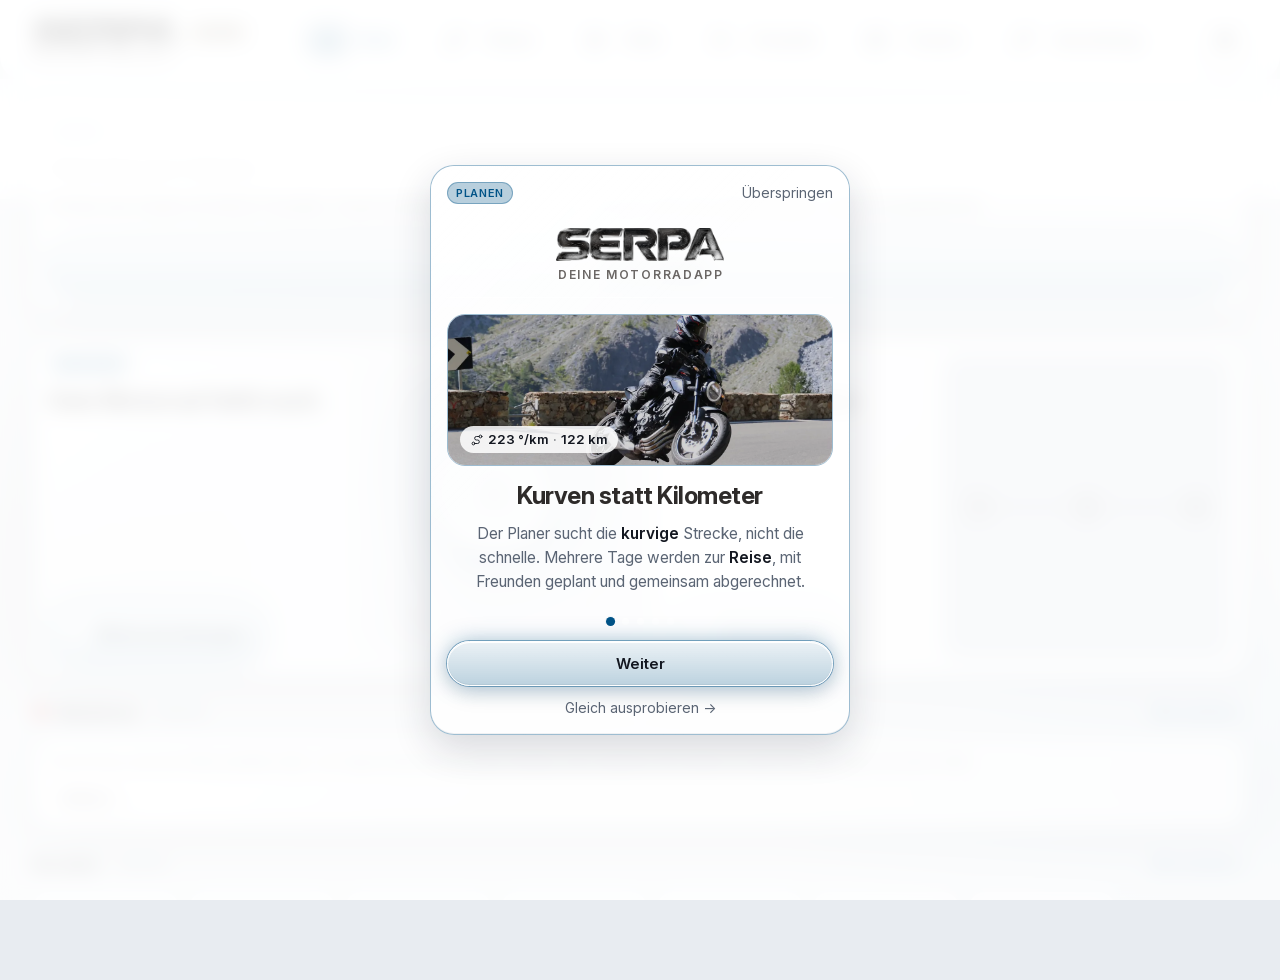
==== commit ab77b4a1: "Version 118 Co-Authored-By: Claude Fable 5.1 <noreply@anthropic.com>" ====
--- a/index.html
+++ b/index.html
@@ -137,13 +137,13 @@
        geblieben. Die Zahl wird also nur dann hochgezaehlt, wenn sich das
        Symbol wirklich aendert, und JSON erlaubt keine Kommentare - deshalb
        steht die Erklaerung hier. -->
-  <link rel="manifest" href="manifest.webmanifest?v=117">
+  <link rel="manifest" href="manifest.webmanifest?v=118">
 
   <!-- Das Symbol im Reiter des Browsers. Zwei Groessen, damit der Browser
        nehmen kann, was er gerade braucht: das kleine fuer den Reiter, das
        grosse fuer Lesezeichen und die Kachel auf der Startseite. -->
-  <link rel="icon" type="image/png" sizes="32x32" href="img/favicon-32.png?v=117">
-  <link rel="icon" type="image/png" sizes="192x192" href="img/icon-192.png?v=117">
+  <link rel="icon" type="image/png" sizes="32x32" href="img/favicon-32.png?v=118">
+  <link rel="icon" type="image/png" sizes="192x192" href="img/icon-192.png?v=118">
 
   <!-- Faerbt die Statusleiste des Handys in die Grundflaeche der App, damit
        oben kein fremder heller Streifen stehen bleibt. -->
@@ -156,7 +156,7 @@
   <meta name="apple-mobile-web-app-capable" content="yes">
   <meta name="apple-mobile-web-app-status-bar-style" content="black-translucent">
   <meta name="apple-mobile-web-app-title" content="Serpa">
-  <link rel="apple-touch-icon" href="img/apple-touch-icon.png?v=117">
+  <link rel="apple-touch-icon" href="img/apple-touch-icon.png?v=118">
 
   <!-- Fuer die spaetere Webseite und geteilte Routen: So sieht der Link aus,
        wenn ihn jemand in WhatsApp oder Instagram einfuegt. Ohne das steht
@@ -258,12 +258,12 @@
        design.css sie nennt - ein sichtbarer Sprung von der Systemschrift zu
        Inter. crossorigin ist bei Schriften Pflicht, ohne laedt er sie doppelt. -->
   <link rel="preload" href="fonts/inter-4.1-variable-latin.woff2" as="font" type="font/woff2" crossorigin>
-  <link rel="stylesheet" href="stil/design.css?v=117">
-  <link rel="stylesheet" href="stil/style.css?v=117">
+  <link rel="stylesheet" href="stil/design.css?v=118">
+  <link rel="stylesheet" href="stil/style.css?v=118">
   <!-- Die Anordnung fuer breite Bildschirme. Laedt NACH style.css und
        ueberschreibt dessen Hochformat-Anordnung nur dann, wenn das Fenster
        mindestens 900x500 Punkte hat - auf dem Handy bleibt sie stumm. -->
-  <link rel="stylesheet" href="stil/quer.css?v=117">
+  <link rel="stylesheet" href="stil/quer.css?v=118">
 </head>
 <body>
 
@@ -564,7 +564,7 @@
              style.css nimmt dem h1 Groesse und Abstand. -->
         <h1 class="wortmarke-garage">
           <span class="wortmarke-zeile">
-            <img class="wortmarke-bild" src="img/logo-serpa.webp?v=117" alt="Serpa – Motorrad-App für kurvige Strecken, Reisen und Ausfahrten mit Freunden" width="800" height="155">
+            <img class="wortmarke-bild" src="img/logo-serpa.webp?v=118" alt="Serpa – Motorrad-App für kurvige Strecken, Reisen und Ausfahrten mit Freunden" width="800" height="155">
             <span class="alpha-schild" title="Fr&uuml;he Fassung: Es wird noch gebaut, Funktionen k&ouml;nnen sich &auml;ndern.">Alpha</span>
           </span>
         </h1>
@@ -649,7 +649,7 @@
           </button>
         </div>
         <div class="bike-buehne">
-          <img class="bike-bild ist-standard" src="img/bike-standard.webp?v=117" alt="" aria-hidden="true">
+          <img class="bike-bild ist-standard" src="img/bike-standard.webp?v=118" alt="" aria-hidden="true">
           <div class="fahrer-plakette" data-fahrer-plakette hidden></div>
         </div>
       </section>
@@ -803,7 +803,7 @@
            Nutzer ist das oft der erste Bildschirm ueberhaupt. -->
       <p class="wortmarke">
         <span class="wortmarke-zeile">
-          <img class="wortmarke-bild" src="img/logo-serpa.webp?v=117" alt="Serpa" width="800" height="155">
+          <img class="wortmarke-bild" src="img/logo-serpa.webp?v=118" alt="Serpa" width="800" height="155">
           <span class="alpha-schild" title="Fr&uuml;he Fassung: Es wird noch gebaut, Funktionen k&ouml;nnen sich &auml;ndern.">Alpha</span>
         </span>
         <span class="wortmarke-sub">Deine Motorradapp</span>
@@ -1252,7 +1252,7 @@
       <button class="btn ghost back-btn" id="btnRechtlichesZurueck">&larr; Zur&uuml;ck</button>
       <p class="wortmarke">
         <span class="wortmarke-zeile">
-          <img class="wortmarke-bild" src="img/logo-serpa.webp?v=117" alt="Serpa" width="800" height="155">
+          <img class="wortmarke-bild" src="img/logo-serpa.webp?v=118" alt="Serpa" width="800" height="155">
           <span class="alpha-schild" title="Fr&uuml;he Fassung: Es wird noch gebaut, Funktionen k&ouml;nnen sich &auml;ndern.">Alpha</span>
         </span>
         <span class="wortmarke-sub">Deine Motorradapp</span>
@@ -2537,7 +2537,7 @@
              dieselbe sein wie ueberall sonst. Im Querformat blendet quer.css
              ihn aus, dort steht der Schriftzug schon in der Leiste darueber. -->
         <p class="wortmarke-kopf">
-          <img class="wortmarke-bild" src="img/logo-serpa.webp?v=117" alt="Serpa" width="800" height="155">
+          <img class="wortmarke-bild" src="img/logo-serpa.webp?v=118" alt="Serpa" width="800" height="155">
         </p>
         <p class="sub">Routenplaner</p>
       </div>
@@ -2710,6 +2710,23 @@
     <!-- Rundtour: nur im Rundtour-Modus sichtbar -->
     <section class="block" id="roundtripBlock" hidden>
       <h2>Rundtour</h2>
+      <!-- Zeit statt Kilometer (seit 17.09.2026): "Zwei Stunden" oder
+           "um 18 Uhr zurueck" ist die Frage, die man sich wirklich stellt.
+           Die Chips rechnen mit rund 55 km je Stunde auf kurviger
+           Landstrasse in das Kilometerfeld darunter; wer die Zahl selbst
+           aendert, loest die Wahl wieder (app.js, rundtourZeit). -->
+      <span class="label">Wie lange?</span>
+      <div class="segmented rundtour-zeit" id="rundtourZeit" role="group" aria-label="Dauer der Rundtour">
+        <button type="button" class="seg" data-rundtour-stunden="1">1 h</button>
+        <button type="button" class="seg" data-rundtour-stunden="2">2 h</button>
+        <button type="button" class="seg" data-rundtour-stunden="3">3 h</button>
+        <button type="button" class="seg" data-rundtour-stunden="4">4 h</button>
+      </div>
+      <div class="rundtour-zurueck">
+        <label for="rundtourZurueck">oder zur&uuml;ck um</label>
+        <input type="time" id="rundtourZurueck" class="search-input">
+      </div>
+      <span class="label">Ungef&auml;hre L&auml;nge</span>
       <input type="number" id="roundtripKm" class="search-input" min="10" step="5" value="150"
              placeholder="Ziel-Distanz in km">
       <select id="roundtripRichtung" class="search-input richtung-select">
@@ -2939,7 +2956,7 @@
          Im Hochformat blendet .nur-quer (style.css) beides aus. -->
     <span class="nav-marke nur-quer" aria-hidden="true">
       <span class="wortmarke-zeile">
-        <img class="wortmarke-bild" src="img/logo-serpa.webp?v=117" alt="" width="800" height="155">
+        <img class="wortmarke-bild" src="img/logo-serpa.webp?v=118" alt="" width="800" height="155">
         <span class="alpha-schild">Alpha</span>
       </span>
       <span class="wortmarke-sub">Deine Motorradapp</span>
@@ -3135,30 +3152,30 @@
   <!-- ZUERST, denn alle anderen benutzen geraet.* beim Laden. Hier steht der
        gesamte Zugriff aufs Geraet - Standort, Speicher, Dateien. Beim Umzug
        in die Stores ist das die einzige Datei, die sich aendert. -->
-  <script src="js/grundlage/geraet.js?v=117"></script>
+  <script src="js/grundlage/geraet.js?v=118"></script>
   <!-- Hell oder Dunkel: setzt das Attribut am <html>, so frueh wie moeglich,
        damit die Seite nicht erst dunkel und dann hell wird. -->
-  <script src="js/grundlage/thema.js?v=117"></script>
+  <script src="js/grundlage/thema.js?v=118"></script>
   <!-- Der Rechenteil: Kurvigkeit, Sackgassen, Rundtour-Punkte, GPX. Muss VOR
        app.js stehen, weil app.js diese Funktionen beim Routen aufruft. Die
        spaetere Webseite im Querformat laedt genau diese Datei ebenfalls und
        rechnet damit exakt so wie die App. -->
-  <script src="js/grundlage/kern.js?v=117"></script>
+  <script src="js/grundlage/kern.js?v=118"></script>
   <!-- Das Vorschaubild einer Route. Reine Rechnerei wie kern.js und
        daneben statt darin, weil kern.js die Zeilengrenze laengst
        reisst. Vor app.js, das die Bilder in die Listen setzt. -->
-  <script src="js/planer/vorschau.js?v=117"></script>
+  <script src="js/planer/vorschau.js?v=118"></script>
   <!-- Der Kartengrund (Vektorkacheln von OpenFreemap, sonst Raster). VOR app.js. -->
-  <script src="js/planer/kartengrund.js?v=117"></script>
+  <script src="js/planer/kartengrund.js?v=118"></script>
   <!-- Auswertung der Ausfahrten - reine Rechnerei wie kern.js und
        vorschau.js, laeuft im selben Selbsttest (pruefe-kern.js). -->
-  <script src="js/fahrten/bilanz.js?v=117"></script>
-  <script src="js/planer/app.js?v=117"></script>
+  <script src="js/fahrten/bilanz.js?v=118"></script>
+  <script src="js/planer/app.js?v=118"></script>
   <!-- Nach app.js, weil konto.js beim Verkabeln showToast() und
        zeigeBildschirm() von dort benutzt. -->
-  <script src="js/konto/konto.js?v=117"></script>
+  <script src="js/konto/konto.js?v=118"></script>
   <!-- Der Bildschirm hinter dem Zahnrad. NACH konto.js: zeigt dessen Profil. -->
-  <script src="js/konto/einstellungen.js?v=117"></script>
+  <script src="js/konto/einstellungen.js?v=118"></script>
   <!-- Die Garage in drei Teilen. Die Reihenfolge ist nicht beliebig:
 
        finder.js       zuerst, weil zeichneGarage() am Ende von garage.js
@@ -3170,9 +3187,9 @@
 
        Alle drei nach app.js, weil sie verkleinereFoto(), showToast() und
        verkabele() von dort benutzen. -->
-  <script src="js/garage/finder.js?v=117"></script>
-  <script src="js/garage/garage.js?v=117"></script>
-  <script src="js/garage/freisteller.js?v=117"></script>
+  <script src="js/garage/finder.js?v=118"></script>
+  <script src="js/garage/garage.js?v=118"></script>
+  <script src="js/garage/freisteller.js?v=118"></script>
 
   <!-- Touren teilen und entdecken. NACH garage.js, weil es dessen
        oeffneDialog() fuer den Teilen-Dialog mitbenutzt, und nach konto.js,
@@ -3182,50 +3199,50 @@
 
        serpa-touren.js davor: reine Daten (die redaktionelle
        Tourensammlung), dasselbe Muster wie ein Katalog vor seiner Logik. -->
-  <script src="js/konto/serpa-touren.js?v=117"></script>
-  <script src="js/konto/touren.js?v=117"></script>
+  <script src="js/konto/serpa-touren.js?v=118"></script>
+  <script src="js/konto/touren.js?v=118"></script>
   <!-- Reise planen: Tage aus gespeicherten Routen. Nach app.js
        (zeigeBildschirm, loadSaved, vorschauBildHtml) und nach touren.js,
        das den Teil "Reisen" an diese Datei weiterreicht. -->
-  <script src="js/reise/reise.js?v=117"></script>
-  <script src="js/reise/blatt.js?v=117"></script>
+  <script src="js/reise/reise.js?v=118"></script>
+  <script src="js/reise/blatt.js?v=118"></script>
   <!-- Die gemeinsame Reise, in drei Schichten: kasse.js rechnet und fasst
        nichts an, mitfahrer.js redet mit dem Server, ausgaben.js zeichnet.
        Alle drei NACH reise.js: Sie haengen sich an dessen Bildschirm und
        an dessen Blatt, statt es umzuschreiben. -->
-  <script src="js/reise/kasse.js?v=117"></script>
-  <script src="js/reise/mitfahrer.js?v=117"></script>
-  <script src="js/reise/ausgaben.js?v=117"></script>
+  <script src="js/reise/kasse.js?v=118"></script>
+  <script src="js/reise/mitfahrer.js?v=118"></script>
+  <script src="js/reise/ausgaben.js?v=118"></script>
   <!-- Chat und Notizen der Reise (seit 14.09.2026). Beide NACH
        mitfahrer.js: Sie fragen dort, ob die Reise geteilt ist. -->
-  <script src="js/reise/gespraech.js?v=117"></script>
-  <script src="js/reise/notizen.js?v=117"></script>
+  <script src="js/reise/gespraech.js?v=118"></script>
+  <script src="js/reise/notizen.js?v=118"></script>
   <!-- GPX-Import: gpx.js liest und rechnet (grundlage, wie kern.js),
        import.js bedient Planer und Reise. Beide NACH reise.js und
        blatt.js, weil der Import auch fuer einen Reisetag laeuft. -->
-  <script src="js/grundlage/gpx.js?v=117"></script>
-  <script src="js/planer/import.js?v=117"></script>
+  <script src="js/grundlage/gpx.js?v=118"></script>
+  <script src="js/planer/import.js?v=118"></script>
   <!-- Kuratierte Strecken: strecken-kern.js rechnet (Sperrpruefung, Filter,
        laeuft auch im Selbsttest), strecken.js zeichnet. NACH app.js. -->
-  <script src="js/grundlage/strecken-kern.js?v=117"></script>
-  <script src="js/planer/strecken.js?v=117"></script>
+  <script src="js/grundlage/strecken-kern.js?v=118"></script>
+  <script src="js/planer/strecken.js?v=118"></script>
   <!-- Freunde: gruppen.js redet mit dem Server, freunde.js zeichnet. Beide
        NACH teilen.js (Abschriften, Uebernehmen), gespraech.js (Chat) und
        mitfahrer.js (Nutzersuche, Gesichter). -->
-  <script src="js/freunde/gruppen.js?v=117"></script>
-  <script src="js/freunde/freunde.js?v=117"></script>
+  <script src="js/freunde/gruppen.js?v=118"></script>
+  <script src="js/freunde/freunde.js?v=118"></script>
   <!-- "Ich fahre" und "Fahrt planen" in der Gruppe. NACH freunde.js: haengt
        sich an dessen Bildschirm und Blatt. -->
-  <script src="js/freunde/fahrten.js?v=117"></script>
+  <script src="js/freunde/fahrten.js?v=118"></script>
   <!-- Terminumfrage ("Samstag oder Sonntag?") und der geteilte Standort einer
        laufenden Fahrt. Beide NACH fahrten.js: haengen sich an dessen Karte. -->
-  <script src="js/freunde/umfragen.js?v=117"></script>
-  <script src="js/freunde/standort.js?v=117"></script>
+  <script src="js/freunde/umfragen.js?v=118"></script>
+  <script src="js/freunde/standort.js?v=118"></script>
   <!-- Freunde auf dem Start: Fahrtband und Freunde-Karte. NACH fahrten.js. -->
-  <script src="js/freunde/start.js?v=117"></script>
+  <script src="js/freunde/start.js?v=118"></script>
   <!-- Touren und Reisen per Link weitergeben. Laedt NACH reise.js, weil es
        beide Formen kennen muss, und nach konto.js wegen des Servers. -->
-  <script src="js/konto/teilen.js?v=117"></script>
+  <script src="js/konto/teilen.js?v=118"></script>
   <!-- Die Einfuehrung kommt als Letztes: Sie fragt beim Kontoschritt, ob
        schon jemand angemeldet ist, und schickt auf Wunsch in den Planer,
        zu Ride oder in die Ausruestung - alles Dinge, die vorher geladen
@@ -3233,50 +3250,50 @@
   <!-- Garage, Reisen, Merkliste und Reifenmass ins Konto. Laedt NACH
        garage.js, reise.js, merkliste.js und reifen.js, weil es deren
        Speicher- und Zeichenfunktionen braucht. -->
-  <script src="js/konto/nutzerdaten.js?v=117"></script>
-  <script src="js/grundlage/einfuehrung.js?v=117"></script>
+  <script src="js/konto/nutzerdaten.js?v=118"></script>
+  <script src="js/grundlage/einfuehrung.js?v=118"></script>
   <!-- Der Einstieg in den Planer (Tour oder Reise?) und die Reisekarte in
        der Garage. Nach reise.js, dessen Reisen es zeigt. -->
-  <script src="js/planer/einstieg.js?v=117"></script>
+  <script src="js/planer/einstieg.js?v=118"></script>
   <!-- Der Bildschirm "Meine Stats". Nach app.js (zeigeBildschirm, verkabele,
        vorschauBildHtml) und nach bilanz.js, dessen Rechnungen er zeichnet. -->
-  <script src="js/fahrten/rueckblick.js?v=117"></script>
+  <script src="js/fahrten/rueckblick.js?v=118"></script>
   <!-- Partnerprogramme und Provisionslinks. Nach app.js, weil die
        Verkabelung des Einwilligungs-Blatts verkabele() und showToast()
        von dort braucht - und VOR reifen.js, das die Links hier bauen
        laesst. Faellt partner.js aus, oeffnet reifen.js nichts nach
        draussen; das ist die richtige Richtung fuer einen Ausfall. -->
-  <script src="js/shop/partner.js?v=117"></script>
+  <script src="js/shop/partner.js?v=118"></script>
 
   <!-- katalog.js: eine Produktform fuer alle Haendler. Muss NACH partner.js
        stehen (es baut Zieladressen zu Partnern) und VOR reifen.js und
        shop.js, die daraus lesen. Die Katalogdateien selbst stehen hier
        NICHT - die holt katalog.js erst, wenn ihr Bildschirm sich oeffnet. -->
-  <script src="js/shop/katalog.js?v=117"></script>
+  <script src="js/shop/katalog.js?v=118"></script>
   <!-- Die Serienbereifung der gaengigen Modelle: reine Daten, klein
        genug fuer den Start (im Gegensatz zum Katalog). VOR reifen.js,
        das darin nachschlaegt, sobald die Garage gezeichnet wird. -->
-  <script src="daten/reifen-massen.js?v=117"></script>
+  <script src="daten/reifen-massen.js?v=118"></script>
   <!-- Der Reifen-Bildschirm. Nach garage.js, weil er motorradAktiv()
        braucht, um die gemerkte Groesse der richtigen Maschine
        zuzuordnen. Der Katalog (reifen-katalog.js) wird nicht hier
        geladen, sondern erst beim Oeffnen des Bildschirms. -->
-  <script src="js/shop/reifen.js?v=117"></script>
+  <script src="js/shop/reifen.js?v=118"></script>
 
   <!-- Der Ausruestungs-Bereich, in vier Dateien statt einer: shop.js allein
        waere mit Merkliste, Vorschlagsleiter und Produktseite ueber tausend
        Zeilen lang geworden. Die Reihenfolge ist Pflicht - jede benutzt
        Funktionen der vorherigen. -->
-  <script src="js/fahrten/fahrstil.js?v=117"></script>
-  <script src="js/shop/merkliste.js?v=117"></script>
-  <script src="js/shop/shop.js?v=117"></script>
-  <script src="js/shop/vorschlaege.js?v=117"></script>
-  <script src="js/shop/produktseite.js?v=117"></script>
+  <script src="js/fahrten/fahrstil.js?v=118"></script>
+  <script src="js/shop/merkliste.js?v=118"></script>
+  <script src="js/shop/shop.js?v=118"></script>
+  <script src="js/shop/vorschlaege.js?v=118"></script>
+  <script src="js/shop/produktseite.js?v=118"></script>
   <!-- Die Besuchszaehlung. Zuletzt, weil sie nichts kann, was jemand anders
        braucht - und nach konto.js, weil sie die dort stehende Serveradresse
        und den oeffentlichen Schluessel mitbenutzt, statt beides ein zweites
        Mal aufzuschreiben. Sie meldet nur eine Summe und legt nichts auf dem
        Geraet ab; die Begruendung steht ausfuehrlich im Kopf der Datei. -->
-  <script src="js/konto/besucher.js?v=117"></script>
+  <script src="js/konto/besucher.js?v=118"></script>
 </body>
 </html>
--- a/stil/style.css
+++ b/stil/style.css
@@ -464,6 +464,23 @@
   box-shadow:
     inset 0 1px 0 var(--glas-heller),
     0 -8px 24px var(--schatten-weich);
+}
+/* Die Leiste nach unten verlaengert. Als App vom Startbildschirm mit
+   durchscheinender Statusleiste rechnet Safari das Fenster auf manchen
+   iPhones um die Hoehe der Statusleiste zu kurz - die Leiste sitzt dann
+   ein Stueck ueber der Unterkante, und darunter blieb ein grauer Streifen
+   stehen (gesehen am 17.09.2026). Dieser Saum fuellt ihn mit derselben
+   Flaeche. Sitzt die Leiste richtig, liegt er unsichtbar unter dem Rand. */
+.haupt-nav::after {
+  content: "";
+  position: absolute;
+  left: 0; right: 0;
+  top: 100%;
+  height: 120px;
+  background: var(--feld-glas);
+  backdrop-filter: blur(28px) saturate(170%);
+  -webkit-backdrop-filter: blur(28px) saturate(170%);
+  pointer-events: none;
 }
 
 .nav-tab {
@@ -1124,6 +1141,14 @@
 }
 .search-input:focus { outline: none; border-color: var(--accent-hell); }
 .richtung-select { margin-top: 8px; cursor: pointer; }
+/* Rundtour nach Zeit: die vier Chips, darunter "zurueck um" mit dem
+   Zeitfeld daneben. Das Kilometerfeld folgt und zeigt, was daraus wird. */
+.rundtour-zeit { margin: 6px 0 var(--s3); }
+.rundtour-zeit .seg { padding: 7px 0; font-size: 13px; }
+.rundtour-zurueck { display: flex; align-items: center; gap: var(--s2); margin-bottom: var(--s3); }
+.rundtour-zurueck label { flex: 0 0 auto; font-size: 13px; color: var(--muted); }
+.rundtour-zurueck input { flex: 1; min-width: 0; margin: 0; }
+#roundtripBlock > .label { display: block; margin-bottom: 6px; }
 .search-results {
   position: absolute;
   top: calc(100% + 4px);
@@ -3405,7 +3430,7 @@
    dadurch auf zwei Zeilen um. Mit max-content nimmt der Knopf seine
    natuerliche Breite und ragt ein Stueck in die ausgeblendete linke Kante
    der Werkstatt hinein, wo nichts steht. */
-.bike-leer .btn { margin-top: auto; width: max-content; flex: 0 0 auto; white-space: nowrap; padding: 10px 14px; font-size: 14px; }
+.bike-leer .btn { margin-top: auto; width: max-content; flex: 0 0 auto; white-space: nowrap; padding: 12px 16px; }
 /* Die Buehne fuellt wie bei der gefuellten Karte die rechte Spalte ueber
    alle Zeilen. */
 .bike-leer .bike-buehne { grid-column: 2; grid-row: 1 / -1; }
@@ -3415,10 +3440,15 @@
    Tafel ist hier deshalb kleiner, die Textspalte breiter, und die
    Aufforderung "Profilbild einfuegen" entfaellt - der Kreis selbst ist der
    Knopf dafuer und traegt die Beschriftung fuer Vorleser. */
-.bike-leer.zeigt-fahrer { --bike-text-anteil: 0.5; }
-.bike-leer.zeigt-fahrer .bike-buehne { min-height: 200px; }
-.bike-leer.zeigt-fahrer .fahrer-bild { max-width: 128px; }
-.bike-leer.zeigt-fahrer .fahrer-aufforderung { display: none; }
+.bike-leer.zeigt-fahrer { --bike-text-anteil: 0.56; }
+.bike-leer.zeigt-fahrer .bike-buehne { min-height: 196px; }
+/* Der Inhalt der Tafel nimmt ihre ganze Breite: Ohne das schrumpfte er
+   auf die Breite seines Kindes, und der leere Kreis (92 Prozent von
+   nichts) blieb ein kleiner Knopf, waehrend das Foto gross war. */
+.bike-leer.zeigt-fahrer .fahrer-plakette-inhalt { width: 100%; gap: var(--s2); }
+.bike-leer.zeigt-fahrer .fahrer-bild { width: 100px; max-width: 80%; }
+.bike-leer.zeigt-fahrer .fahrer-bild.fahrer-leer .ic { width: 36px; height: 36px; }
+.bike-leer.zeigt-fahrer .fahrer-name { max-width: 100px; font-size: 10.5px; letter-spacing: 0.1em; line-height: 1.3; white-space: normal; }
 
 /* ---------- Die Abschnitte ----------
    Kopfzeile (Titel links, "Alle ansehen" rechts) und darunter die Karten.
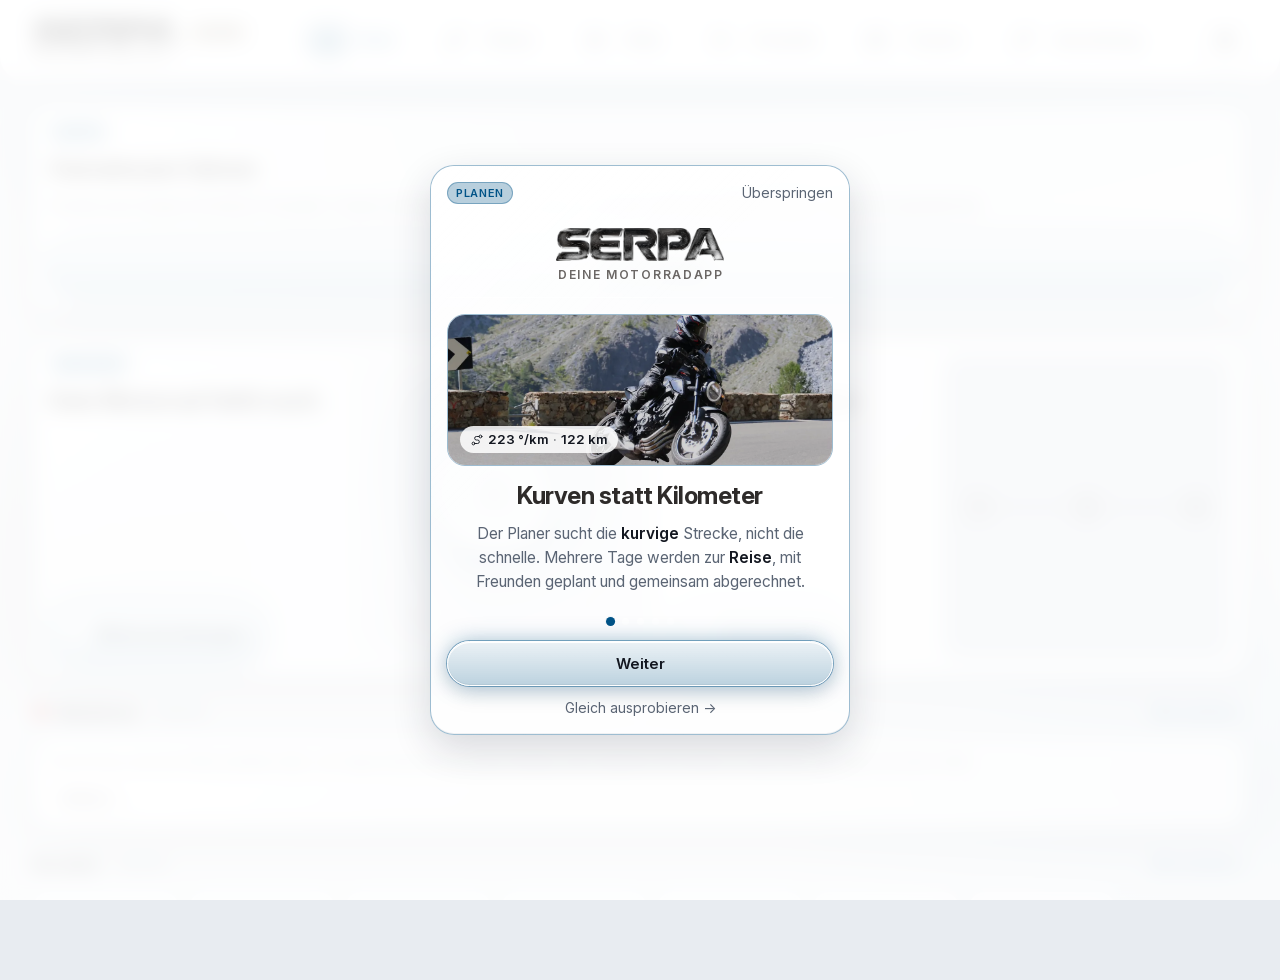
==== commit 0d0c6a9e: "MapLibre GL 5.24.0 -> 6.15.0: Sicherheitsluecke im Attributions-Filter Fixes #9  CVE-2026-85061 / GH" ====
--- a/index.html
+++ b/index.html
@@ -210,10 +210,15 @@
   <script src="extern/leaflet/leaflet.js"></script>
   <!-- MapLibre GL zeichnet den Kartengrund aus Vektorkacheln, die Bruecke
        haengt ihn als Leaflet-Schicht ein (js/planer/kartengrund.js). Beide
-       liegen hier im Ordner, nicht auf einem fremden Server. -->
+       liegen hier im Ordner, nicht auf einem fremden Server: MapLibre GL
+       6.15.0, die Bruecke @maplibre/maplibre-gl-leaflet 0.1.4.
+       MapLibre gibt es nur als ES-Modul. js/planer/maplibre-modul.js holt
+       es und legt das globale maplibregl an; die Bruecke braucht das schon
+       beim Laden und laeuft deshalb mit defer DAHINTER - Module und
+       defer-Skripte laufen nach dem Lesen der Seite, in dieser Reihenfolge. -->
   <link rel="stylesheet" href="extern/maplibre/maplibre-gl.css">
-  <script src="extern/maplibre/maplibre-gl.js"></script>
-  <script src="extern/maplibre/leaflet-maplibre-gl.js"></script>
+  <script type="module" src="js/planer/maplibre-modul.js?v=118"></script>
+  <script defer src="extern/maplibre/leaflet-maplibre-gl.js"></script>
 
   <!-- Supabase: unser Server für Konten und (später) geteilte Routen und
        Ausfahrten. Die Bibliothek stellt das globale Objekt "supabase"
--- a/extern/maplibre/maplibre-gl.css
+++ b/extern/maplibre/maplibre-gl.css
@@ -0,0 +1 @@
+.maplibregl-map{font:12px/20px Helvetica Neue,Arial,Helvetica,sans-serif;overflow:hidden;position:relative;-webkit-tap-highlight-color:rgb(0 0 0/0);-webkit-touch-callout:none}.maplibregl-canvas{position:absolute;left:0;top:0}.maplibregl-map:fullscreen{width:100%;height:100%}.maplibregl-ctrl-group button.maplibregl-ctrl-compass{touch-action:none}.maplibregl-canvas-container.maplibregl-interactive,.maplibregl-ctrl-group button.maplibregl-ctrl-compass{cursor:grab;-webkit-user-select:none;-moz-user-select:none;user-select:none}.maplibregl-canvas-container.maplibregl-interactive.maplibregl-track-pointer{cursor:pointer}.maplibregl-canvas-container.maplibregl-interactive:active,.maplibregl-ctrl-group button.maplibregl-ctrl-compass:active{cursor:grabbing}.maplibregl-canvas-container.maplibregl-touch-zoom-rotate,.maplibregl-canvas-container.maplibregl-touch-zoom-rotate .maplibregl-canvas{touch-action:pan-x pan-y}.maplibregl-canvas-container.maplibregl-touch-drag-pan,.maplibregl-canvas-container.maplibregl-touch-drag-pan .maplibregl-canvas{touch-action:pinch-zoom}.maplibregl-canvas-container.maplibregl-touch-zoom-rotate.maplibregl-touch-drag-pan,.maplibregl-canvas-container.maplibregl-touch-zoom-rotate.maplibregl-touch-drag-pan .maplibregl-canvas{touch-action:none}.maplibregl-canvas-container.maplibregl-touch-drag-pan.maplibregl-cooperative-gestures,.maplibregl-canvas-container.maplibregl-touch-drag-pan.maplibregl-cooperative-gestures .maplibregl-canvas{touch-action:pan-x pan-y}.maplibregl-ctrl-bottom-left,.maplibregl-ctrl-bottom-right,.maplibregl-ctrl-top-left,.maplibregl-ctrl-top-right{position:absolute;pointer-events:none;z-index:2}.maplibregl-ctrl-top-left{top:0;left:0}.maplibregl-ctrl-top-right{top:0;right:0}.maplibregl-ctrl-bottom-left{bottom:0;left:0}.maplibregl-ctrl-bottom-right{right:0;bottom:0}.maplibregl-ctrl{clear:both;pointer-events:auto;transform:translate(0)}.maplibregl-ctrl-top-left .maplibregl-ctrl{margin:10px 0 0 10px;float:left}.maplibregl-ctrl-top-right .maplibregl-ctrl{margin:10px 10px 0 0;float:right}.maplibregl-ctrl-bottom-left .maplibregl-ctrl{margin:0 0 10px 10px;float:left}.maplibregl-ctrl-bottom-right .maplibregl-ctrl{margin:0 10px 10px 0;float:right}.maplibregl-ctrl-group{border-radius:4px;background:#fff}.maplibregl-ctrl-group:not(:empty){box-shadow:0 0 0 2px rgba(0,0,0,.1)}.maplibregl-ctrl-group button{width:29px;height:29px;display:block;padding:0;outline:none;border:0;box-sizing:border-box;background-color:transparent;cursor:pointer}.maplibregl-ctrl button{-webkit-user-select:none;-moz-user-select:none;user-select:none}.maplibregl-ctrl-group button+button{border-top:1px solid #ddd}.maplibregl-ctrl button .maplibregl-ctrl-icon{display:block;width:100%;height:100%;background-repeat:no-repeat;background-position:50%}@media(forced-colors:active){.maplibregl-ctrl-group:not(:empty){box-shadow:0 0 0 2px ButtonText}.maplibregl-ctrl-icon{background-color:transparent}.maplibregl-ctrl-group button+button{border-top:1px solid buttontext}}.maplibregl-ctrl button::-moz-focus-inner{border:0;padding:0}.maplibregl-ctrl-attrib-button:focus,.maplibregl-ctrl-group button:focus{box-shadow:0 0 2px 2px #0096ff}.maplibregl-ctrl button:disabled{cursor:not-allowed}.maplibregl-ctrl button:disabled .maplibregl-ctrl-icon{opacity:.25}@media(hover:hover){.maplibregl-ctrl button:not(:disabled):hover{background-color:rgba(0,0,0,.05)}}.maplibregl-ctrl button:not(:disabled):active{background-color:rgba(0,0,0,.05)}.maplibregl-ctrl-group button:focus:focus-visible{box-shadow:0 0 2px 2px #0096ff}.maplibregl-ctrl-group button:focus:not(:focus-visible){box-shadow:none}.maplibregl-ctrl-group button:focus:first-child{border-radius:4px 4px 0 0}.maplibregl-ctrl-group button:focus:last-child{border-radius:0 0 4px 4px}.maplibregl-ctrl-group button:focus:only-child{border-radius:inherit}.maplibregl-ctrl button.maplibregl-ctrl-zoom-out .maplibregl-ctrl-icon{background-image:url("data:image/svg+xml;charset=utf-8,%3Csvg xmlns='http://www.w3.org/2000/svg' width='29' height='29' viewBox='0 0 29 29' fill='%23333'%3E %3Cpath d='M10 13c-.75 0-1.5.75-1.5 1.5S9.25 16 10 16h9c.75 0 1.5-.75 1.5-1.5S19.75 13 19 13z'/%3E %3C/svg%3E")}.maplibregl-ctrl button.maplibregl-ctrl-zoom-in .maplibregl-ctrl-icon{background-image:url("data:image/svg+xml;charset=utf-8,%3Csvg xmlns='http://www.w3.org/2000/svg' width='29' height='29' viewBox='0 0 29 29' fill='%23333'%3E %3Cpath d='M14.5 8.5c-.75 0-1.5.75-1.5 1.5v3h-3c-.75 0-1.5.75-1.5 1.5S9.25 16 10 16h3v3c0 .75.75 1.5 1.5 1.5S16 19.75 16 19v-3h3c.75 0 1.5-.75 1.5-1.5S19.75 13 19 13h-3v-3c0-.75-.75-1.5-1.5-1.5'/%3E %3C/svg%3E")}@media(forced-colors:active){.maplibregl-ctrl button.maplibregl-ctrl-zoom-out .maplibregl-ctrl-icon{background-image:url("data:image/svg+xml;charset=utf-8,%3Csvg xmlns='http://www.w3.org/2000/svg' width='29' height='29' viewBox='0 0 29 29' fill='%23fff'%3E %3Cpath d='M10 13c-.75 0-1.5.75-1.5 1.5S9.25 16 10 16h9c.75 0 1.5-.75 1.5-1.5S19.75 13 19 13z'/%3E %3C/svg%3E")}.maplibregl-ctrl button.maplibregl-ctrl-zoom-in .maplibregl-ctrl-icon{background-image:url("data:image/svg+xml;charset=utf-8,%3Csvg xmlns='http://www.w3.org/2000/svg' width='29' height='29' viewBox='0 0 29 29' fill='%23fff'%3E %3Cpath d='M14.5 8.5c-.75 0-1.5.75-1.5 1.5v3h-3c-.75 0-1.5.75-1.5 1.5S9.25 16 10 16h3v3c0 .75.75 1.5 1.5 1.5S16 19.75 16 19v-3h3c.75 0 1.5-.75 1.5-1.5S19.75 13 19 13h-3v-3c0-.75-.75-1.5-1.5-1.5'/%3E %3C/svg%3E")}}@media(forced-colors:active) and (prefers-color-scheme:light){.maplibregl-ctrl button.maplibregl-ctrl-zoom-out .maplibregl-ctrl-icon{background-image:url("data:image/svg+xml;charset=utf-8,%3Csvg xmlns='http://www.w3.org/2000/svg' width='29' height='29' viewBox='0 0 29 29' fill='%23000'%3E %3Cpath d='M10 13c-.75 0-1.5.75-1.5 1.5S9.25 16 10 16h9c.75 0 1.5-.75 1.5-1.5S19.75 13 19 13z'/%3E %3C/svg%3E")}.maplibregl-ctrl button.maplibregl-ctrl-zoom-in .maplibregl-ctrl-icon{background-image:url("data:image/svg+xml;charset=utf-8,%3Csvg xmlns='http://www.w3.org/2000/svg' width='29' height='29' viewBox='0 0 29 29' fill='%23000'%3E %3Cpath d='M14.5 8.5c-.75 0-1.5.75-1.5 1.5v3h-3c-.75 0-1.5.75-1.5 1.5S9.25 16 10 16h3v3c0 .75.75 1.5 1.5 1.5S16 19.75 16 19v-3h3c.75 0 1.5-.75 1.5-1.5S19.75 13 19 13h-3v-3c0-.75-.75-1.5-1.5-1.5'/%3E %3C/svg%3E")}}.maplibregl-ctrl button.maplibregl-ctrl-fullscreen .maplibregl-ctrl-icon{background-image:url("data:image/svg+xml;charset=utf-8,%3Csvg xmlns='http://www.w3.org/2000/svg' width='29' height='29' viewBox='0 0 29 29' fill='%23333'%3E %3Cpath d='M24 16v5.5c0 1.75-.75 2.5-2.5 2.5H16v-1l3-1.5-4-5.5 1-1 5.5 4 1.5-3zM6 16l1.5 3 5.5-4 1 1-4 5.5 3 1.5v1H7.5C5.75 24 5 23.25 5 21.5V16zm7-11v1l-3 1.5 4 5.5-1 1-5.5-4L6 13H5V7.5C5 5.75 5.75 5 7.5 5zm11 2.5c0-1.75-.75-2.5-2.5-2.5H16v1l3 1.5-4 5.5 1 1 5.5-4 1.5 3h1z'/%3E %3C/svg%3E")}.maplibregl-ctrl button.maplibregl-ctrl-shrink .maplibregl-ctrl-icon{background-image:url("data:image/svg+xml;charset=utf-8,%3Csvg xmlns='http://www.w3.org/2000/svg' width='29' height='29' viewBox='0 0 29 29'%3E %3Cpath d='M18.5 16c-1.75 0-2.5.75-2.5 2.5V24h1l1.5-3 5.5 4 1-1-4-5.5 3-1.5v-1zM13 18.5c0-1.75-.75-2.5-2.5-2.5H5v1l3 1.5L4 24l1 1 5.5-4 1.5 3h1zm3-8c0 1.75.75 2.5 2.5 2.5H24v-1l-3-1.5L25 5l-1-1-5.5 4L17 5h-1zM10.5 13c1.75 0 2.5-.75 2.5-2.5V5h-1l-1.5 3L5 4 4 5l4 5.5L5 12v1z'/%3E %3C/svg%3E")}@media(forced-colors:active){.maplibregl-ctrl button.maplibregl-ctrl-fullscreen .maplibregl-ctrl-icon{background-image:url("data:image/svg+xml;charset=utf-8,%3Csvg xmlns='http://www.w3.org/2000/svg' width='29' height='29' viewBox='0 0 29 29' fill='%23fff'%3E %3Cpath d='M24 16v5.5c0 1.75-.75 2.5-2.5 2.5H16v-1l3-1.5-4-5.5 1-1 5.5 4 1.5-3zM6 16l1.5 3 5.5-4 1 1-4 5.5 3 1.5v1H7.5C5.75 24 5 23.25 5 21.5V16zm7-11v1l-3 1.5 4 5.5-1 1-5.5-4L6 13H5V7.5C5 5.75 5.75 5 7.5 5zm11 2.5c0-1.75-.75-2.5-2.5-2.5H16v1l3 1.5-4 5.5 1 1 5.5-4 1.5 3h1z'/%3E %3C/svg%3E")}.maplibregl-ctrl button.maplibregl-ctrl-shrink .maplibregl-ctrl-icon{background-image:url("data:image/svg+xml;charset=utf-8,%3Csvg xmlns='http://www.w3.org/2000/svg' width='29' height='29' viewBox='0 0 29 29' fill='%23fff'%3E %3Cpath d='M18.5 16c-1.75 0-2.5.75-2.5 2.5V24h1l1.5-3 5.5 4 1-1-4-5.5 3-1.5v-1zM13 18.5c0-1.75-.75-2.5-2.5-2.5H5v1l3 1.5L4 24l1 1 5.5-4 1.5 3h1zm3-8c0 1.75.75 2.5 2.5 2.5H24v-1l-3-1.5L25 5l-1-1-5.5 4L17 5h-1zM10.5 13c1.75 0 2.5-.75 2.5-2.5V5h-1l-1.5 3L5 4 4 5l4 5.5L5 12v1z'/%3E %3C/svg%3E")}}@media(forced-colors:active) and (prefers-color-scheme:light){.maplibregl-ctrl button.maplibregl-ctrl-fullscreen .maplibregl-ctrl-icon{background-image:url("data:image/svg+xml;charset=utf-8,%3Csvg xmlns='http://www.w3.org/2000/svg' width='29' height='29' viewBox='0 0 29 29' fill='%23000'%3E %3Cpath d='M24 16v5.5c0 1.75-.75 2.5-2.5 2.5H16v-1l3-1.5-4-5.5 1-1 5.5 4 1.5-3zM6 16l1.5 3 5.5-4 1 1-4 5.5 3 1.5v1H7.5C5.75 24 5 23.25 5 21.5V16zm7-11v1l-3 1.5 4 5.5-1 1-5.5-4L6 13H5V7.5C5 5.75 5.75 5 7.5 5zm11 2.5c0-1.75-.75-2.5-2.5-2.5H16v1l3 1.5-4 5.5 1 1 5.5-4 1.5 3h1z'/%3E %3C/svg%3E")}.maplibregl-ctrl button.maplibregl-ctrl-shrink .maplibregl-ctrl-icon{background-image:url("data:image/svg+xml;charset=utf-8,%3Csvg xmlns='http://www.w3.org/2000/svg' width='29' height='29' viewBox='0 0 29 29' fill='%23000'%3E %3Cpath d='M18.5 16c-1.75 0-2.5.75-2.5 2.5V24h1l1.5-3 5.5 4 1-1-4-5.5 3-1.5v-1zM13 18.5c0-1.75-.75-2.5-2.5-2.5H5v1l3 1.5L4 24l1 1 5.5-4 1.5 3h1zm3-8c0 1.75.75 2.5 2.5 2.5H24v-1l-3-1.5L25 5l-1-1-5.5 4L17 5h-1zM10.5 13c1.75 0 2.5-.75 2.5-2.5V5h-1l-1.5 3L5 4 4 5l4 5.5L5 12v1z'/%3E %3C/svg%3E")}}.maplibregl-ctrl button.maplibregl-ctrl-compass .maplibregl-ctrl-icon{background-image:url("data:image/svg+xml;charset=utf-8,%3Csvg xmlns='http://www.w3.org/2000/svg' width='29' height='29' viewBox='0 0 29 29' fill='%23333'%3E %3Cpath d='m10.5 14 4-8 4 8z'/%3E %3Cpath fill='%23ccc' d='m10.5 16 4 8 4-8z'/%3E %3C/svg%3E")}@media(forced-colors:active){.maplibregl-ctrl button.maplibregl-ctrl-compass .maplibregl-ctrl-icon{background-image:url("data:image/svg+xml;charset=utf-8,%3Csvg xmlns='http://www.w3.org/2000/svg' width='29' height='29' viewBox='0 0 29 29' fill='%23fff'%3E %3Cpath d='m10.5 14 4-8 4 8z'/%3E %3Cpath fill='%23ccc' d='m10.5 16 4 8 4-8z'/%3E %3C/svg%3E")}}@media(forced-colors:active) and (prefers-color-scheme:light){.maplibregl-ctrl button.maplibregl-ctrl-compass .maplibregl-ctrl-icon{background-image:url("data:image/svg+xml;charset=utf-8,%3Csvg xmlns='http://www.w3.org/2000/svg' width='29' height='29' viewBox='0 0 29 29' fill='%23000'%3E %3Cpath d='m10.5 14 4-8 4 8z'/%3E %3Cpath fill='%23ccc' d='m10.5 16 4 8 4-8z'/%3E %3C/svg%3E")}}.maplibregl-ctrl button.maplibregl-ctrl-globe .maplibregl-ctrl-icon{background-image:url("data:image/svg+xml;charset=utf-8,%3Csvg xmlns='http://www.w3.org/2000/svg' width='22' height='22' fill='none' viewBox='0 0 22 22' stroke='%23333'%3E %3Ccircle cx='11' cy='11' r='8.5'/%3E %3Cpath d='M17.5 11c0 4.819-3.02 8.5-6.5 8.5S4.5 15.819 4.5 11 7.52 2.5 11 2.5s6.5 3.681 6.5 8.5Z'/%3E %3Cpath d='M13.5 11c0 2.447-.331 4.64-.853 6.206-.262.785-.562 1.384-.872 1.777-.314.399-.58.517-.775.517-.195 0-.461-.118-.775-.517-.31-.393-.61-.992-.872-1.777C8.831 15.64 8.5 13.446 8.5 11c0-2.447.331-4.64.853-6.206.262-.785.562-1.384.872-1.777.314-.399.58-.517.775-.517.195 0 .461.118.775.517.31.393.61.992.872 1.777.522 1.565.853 3.76.853 6.206Z'/%3E %3Cpath d='M11 7.5c-1.909 0-3.622-.166-4.845-.428-.616-.132-1.08-.283-1.379-.434a1.333 1.333 0 0 1-.224-.138c.047-.038.12-.085.224-.138.299-.151.763-.302 1.379-.434C7.378 5.666 9.091 5.5 11 5.5c1.909 0 3.622.166 4.845.428.616.132 1.08.283 1.379.434.105.053.177.1.224.138-.047.038-.12.085-.224.138-.299.151-.763.302-1.379.434-1.223.262-2.936.428-4.845.428ZM4.486 6.436ZM11 16.5c-1.909 0-3.622-.166-4.845-.428-.616-.132-1.08-.283-1.379-.434a1.33 1.33 0 0 1-.224-.138 1.33 1.33 0 0 1 .224-.138c.299-.151.763-.302 1.379-.434C7.378 14.666 9.091 14.5 11 14.5c1.909 0 3.622.166 4.845.428.616.132 1.08.283 1.379.434.105.053.177.1.224.138a1.33 1.33 0 0 1-.224.138c-.299.151-.763.302-1.379.434-1.223.262-2.936.428-4.845.428Zm-6.514-1.064ZM11 12.5c-2.46 0-4.672-.222-6.255-.574-.796-.177-1.406-.38-1.805-.59a1.465 1.465 0 0 1-.39-.272.293.293 0 0 1-.047-.064.293.293 0 0 1 .048-.064c.066-.073.189-.167.389-.272.399-.21 1.009-.413 1.805-.59C6.328 9.722 8.54 9.5 11 9.5s4.672.222 6.256.574c.795.177 1.405.38 1.804.59.2.105.323.2.39.272a.33.33 0 0 1 .047.064.293.293 0 0 1-.048.064 1.435 1.435 0 0 1-.389.272c-.399.21-1.009.413-1.804.59-1.584.352-3.796.574-6.256.574Zm-8.501-1.51v.002-.002Zm0 .018v.002-.002Zm17.002.002v-.002.002Zm0-.018v-.002.002Z'/%3E %3C/svg%3E")}.maplibregl-ctrl button.maplibregl-ctrl-globe-enabled .maplibregl-ctrl-icon{background-image:url("data:image/svg+xml;charset=utf-8,%3Csvg xmlns='http://www.w3.org/2000/svg' width='22' height='22' fill='none' viewBox='0 0 22 22' stroke='%2333b5e5'%3E %3Ccircle cx='11' cy='11' r='8.5'/%3E %3Cpath d='M17.5 11c0 4.819-3.02 8.5-6.5 8.5S4.5 15.819 4.5 11 7.52 2.5 11 2.5s6.5 3.681 6.5 8.5Z'/%3E %3Cpath d='M13.5 11c0 2.447-.331 4.64-.853 6.206-.262.785-.562 1.384-.872 1.777-.314.399-.58.517-.775.517-.195 0-.461-.118-.775-.517-.31-.393-.61-.992-.872-1.777C8.831 15.64 8.5 13.446 8.5 11c0-2.447.331-4.64.853-6.206.262-.785.562-1.384.872-1.777.314-.399.58-.517.775-.517.195 0 .461.118.775.517.31.393.61.992.872 1.777.522 1.565.853 3.76.853 6.206Z'/%3E %3Cpath d='M11 7.5c-1.909 0-3.622-.166-4.845-.428-.616-.132-1.08-.283-1.379-.434a1.333 1.333 0 0 1-.224-.138c.047-.038.12-.085.224-.138.299-.151.763-.302 1.379-.434C7.378 5.666 9.091 5.5 11 5.5c1.909 0 3.622.166 4.845.428.616.132 1.08.283 1.379.434.105.053.177.1.224.138-.047.038-.12.085-.224.138-.299.151-.763.302-1.379.434-1.223.262-2.936.428-4.845.428ZM4.486 6.436ZM11 16.5c-1.909 0-3.622-.166-4.845-.428-.616-.132-1.08-.283-1.379-.434a1.33 1.33 0 0 1-.224-.138 1.33 1.33 0 0 1 .224-.138c.299-.151.763-.302 1.379-.434C7.378 14.666 9.091 14.5 11 14.5c1.909 0 3.622.166 4.845.428.616.132 1.08.283 1.379.434.105.053.177.1.224.138a1.33 1.33 0 0 1-.224.138c-.299.151-.763.302-1.379.434-1.223.262-2.936.428-4.845.428Zm-6.514-1.064ZM11 12.5c-2.46 0-4.672-.222-6.255-.574-.796-.177-1.406-.38-1.805-.59a1.465 1.465 0 0 1-.39-.272.293.293 0 0 1-.047-.064.293.293 0 0 1 .048-.064c.066-.073.189-.167.389-.272.399-.21 1.009-.413 1.805-.59C6.328 9.722 8.54 9.5 11 9.5s4.672.222 6.256.574c.795.177 1.405.38 1.804.59.2.105.323.2.39.272a.33.33 0 0 1 .047.064.293.293 0 0 1-.048.064 1.435 1.435 0 0 1-.389.272c-.399.21-1.009.413-1.804.59-1.584.352-3.796.574-6.256.574Zm-8.501-1.51v.002-.002Zm0 .018v.002-.002Zm17.002.002v-.002.002Zm0-.018v-.002.002Z'/%3E %3C/svg%3E")}.maplibregl-ctrl button.maplibregl-ctrl-terrain .maplibregl-ctrl-icon{background-image:url("data:image/svg+xml;charset=utf-8,%3Csvg xmlns='http://www.w3.org/2000/svg' width='22' height='22' viewBox='0 0 22 22' fill='%23333'%3E %3Cpath d='m1.754 13.406 4.453-4.851 3.09 3.09 3.281 3.277.969-.969-3.309-3.312 3.844-4.121 6.148 6.886h1.082v-.855l-7.207-8.07-4.84 5.187L6.169 6.57l-5.48 5.965v.871ZM.688 16.844h20.625v1.375H.688Zm0 0'/%3E %3C/svg%3E")}.maplibregl-ctrl button.maplibregl-ctrl-terrain-enabled .maplibregl-ctrl-icon{background-image:url("data:image/svg+xml;charset=utf-8,%3Csvg xmlns='http://www.w3.org/2000/svg' width='22' height='22' viewBox='0 0 22 22' fill='%2333b5e5'%3E %3Cpath d='m1.754 13.406 4.453-4.851 3.09 3.09 3.281 3.277.969-.969-3.309-3.312 3.844-4.121 6.148 6.886h1.082v-.855l-7.207-8.07-4.84 5.187L6.169 6.57l-5.48 5.965v.871ZM.688 16.844h20.625v1.375H.688Zm0 0'/%3E %3C/svg%3E")}.maplibregl-ctrl button.maplibregl-ctrl-geolocate .maplibregl-ctrl-icon{background-image:url("data:image/svg+xml;charset=utf-8,%3Csvg xmlns='http://www.w3.org/2000/svg' width='29' height='29' viewBox='0 0 20 20' fill='%23333'%3E %3Cpath d='M10 4C9 4 9 5 9 5v.1A5 5 0 0 0 5.1 9H5s-1 0-1 1 1 1 1 1h.1A5 5 0 0 0 9 14.9v.1s0 1 1 1 1-1 1-1v-.1a5 5 0 0 0 3.9-3.9h.1s1 0 1-1-1-1-1-1h-.1A5 5 0 0 0 11 5.1V5s0-1-1-1m0 2.5a3.5 3.5 0 1 1 0 7 3.5 3.5 0 1 1 0-7'/%3E %3Ccircle id='dot' cx='10' cy='10' r='2'/%3E %3Cpath id='stroke' d='m14 5 1 1-9 9-1-1z' display='none'/%3E %3C/svg%3E")}.maplibregl-ctrl button.maplibregl-ctrl-geolocate:disabled .maplibregl-ctrl-icon{background-image:url("data:image/svg+xml;charset=utf-8,%3Csvg xmlns='http://www.w3.org/2000/svg' width='29' height='29' viewBox='0 0 20 20' fill='%23aaa'%3E %3Cpath d='M10 4C9 4 9 5 9 5v.1A5 5 0 0 0 5.1 9H5s-1 0-1 1 1 1 1 1h.1A5 5 0 0 0 9 14.9v.1s0 1 1 1 1-1 1-1v-.1a5 5 0 0 0 3.9-3.9h.1s1 0 1-1-1-1-1-1h-.1A5 5 0 0 0 11 5.1V5s0-1-1-1m0 2.5a3.5 3.5 0 1 1 0 7 3.5 3.5 0 1 1 0-7'/%3E %3Ccircle id='dot' cx='10' cy='10' r='2'/%3E %3Cpath id='stroke' d='m14 5 1 1-9 9-1-1z' fill='%23f00'/%3E %3C/svg%3E")}.maplibregl-ctrl button.maplibregl-ctrl-geolocate.maplibregl-ctrl-geolocate-active .maplibregl-ctrl-icon{background-image:url("data:image/svg+xml;charset=utf-8,%3Csvg xmlns='http://www.w3.org/2000/svg' width='29' height='29' viewBox='0 0 20 20' fill='%2333b5e5'%3E %3Cpath d='M10 4C9 4 9 5 9 5v.1A5 5 0 0 0 5.1 9H5s-1 0-1 1 1 1 1 1h.1A5 5 0 0 0 9 14.9v.1s0 1 1 1 1-1 1-1v-.1a5 5 0 0 0 3.9-3.9h.1s1 0 1-1-1-1-1-1h-.1A5 5 0 0 0 11 5.1V5s0-1-1-1m0 2.5a3.5 3.5 0 1 1 0 7 3.5 3.5 0 1 1 0-7'/%3E %3Ccircle id='dot' cx='10' cy='10' r='2'/%3E %3Cpath id='stroke' d='m14 5 1 1-9 9-1-1z' display='none'/%3E %3C/svg%3E")}.maplibregl-ctrl button.maplibregl-ctrl-geolocate.maplibregl-ctrl-geolocate-active-error .maplibregl-ctrl-icon{background-image:url("data:image/svg+xml;charset=utf-8,%3Csvg xmlns='http://www.w3.org/2000/svg' width='29' height='29' viewBox='0 0 20 20' fill='%23e58978'%3E %3Cpath d='M10 4C9 4 9 5 9 5v.1A5 5 0 0 0 5.1 9H5s-1 0-1 1 1 1 1 1h.1A5 5 0 0 0 9 14.9v.1s0 1 1 1 1-1 1-1v-.1a5 5 0 0 0 3.9-3.9h.1s1 0 1-1-1-1-1-1h-.1A5 5 0 0 0 11 5.1V5s0-1-1-1m0 2.5a3.5 3.5 0 1 1 0 7 3.5 3.5 0 1 1 0-7'/%3E %3Ccircle id='dot' cx='10' cy='10' r='2'/%3E %3Cpath id='stroke' d='m14 5 1 1-9 9-1-1z' display='none'/%3E %3C/svg%3E")}.maplibregl-ctrl button.maplibregl-ctrl-geolocate.maplibregl-ctrl-geolocate-background .maplibregl-ctrl-icon{background-image:url("data:image/svg+xml;charset=utf-8,%3Csvg xmlns='http://www.w3.org/2000/svg' width='29' height='29' viewBox='0 0 20 20' fill='%2333b5e5'%3E %3Cpath d='M10 4C9 4 9 5 9 5v.1A5 5 0 0 0 5.1 9H5s-1 0-1 1 1 1 1 1h.1A5 5 0 0 0 9 14.9v.1s0 1 1 1 1-1 1-1v-.1a5 5 0 0 0 3.9-3.9h.1s1 0 1-1-1-1-1-1h-.1A5 5 0 0 0 11 5.1V5s0-1-1-1m0 2.5a3.5 3.5 0 1 1 0 7 3.5 3.5 0 1 1 0-7'/%3E %3Ccircle id='dot' cx='10' cy='10' r='2' display='none'/%3E %3Cpath id='stroke' d='m14 5 1 1-9 9-1-1z' display='none'/%3E %3C/svg%3E")}.maplibregl-ctrl button.maplibregl-ctrl-geolocate.maplibregl-ctrl-geolocate-background-error .maplibregl-ctrl-icon{background-image:url("data:image/svg+xml;charset=utf-8,%3Csvg xmlns='http://www.w3.org/2000/svg' width='29' height='29' viewBox='0 0 20 20' fill='%23e54e33'%3E %3Cpath d='M10 4C9 4 9 5 9 5v.1A5 5 0 0 0 5.1 9H5s-1 0-1 1 1 1 1 1h.1A5 5 0 0 0 9 14.9v.1s0 1 1 1 1-1 1-1v-.1a5 5 0 0 0 3.9-3.9h.1s1 0 1-1-1-1-1-1h-.1A5 5 0 0 0 11 5.1V5s0-1-1-1m0 2.5a3.5 3.5 0 1 1 0 7 3.5 3.5 0 1 1 0-7'/%3E %3Ccircle id='dot' cx='10' cy='10' r='2' display='none'/%3E %3Cpath id='stroke' d='m14 5 1 1-9 9-1-1z' display='none'/%3E %3C/svg%3E")}.maplibregl-ctrl button.maplibregl-ctrl-geolocate.maplibregl-ctrl-geolocate-waiting .maplibregl-ctrl-icon{animation:maplibregl-spin 2s linear infinite}@media(forced-colors:active){.maplibregl-ctrl button.maplibregl-ctrl-geolocate .maplibregl-ctrl-icon{background-image:url("data:image/svg+xml;charset=utf-8,%3Csvg xmlns='http://www.w3.org/2000/svg' width='29' height='29' viewBox='0 0 20 20' fill='%23fff'%3E %3Cpath d='M10 4C9 4 9 5 9 5v.1A5 5 0 0 0 5.1 9H5s-1 0-1 1 1 1 1 1h.1A5 5 0 0 0 9 14.9v.1s0 1 1 1 1-1 1-1v-.1a5 5 0 0 0 3.9-3.9h.1s1 0 1-1-1-1-1-1h-.1A5 5 0 0 0 11 5.1V5s0-1-1-1m0 2.5a3.5 3.5 0 1 1 0 7 3.5 3.5 0 1 1 0-7'/%3E %3Ccircle id='dot' cx='10' cy='10' r='2'/%3E %3Cpath id='stroke' d='m14 5 1 1-9 9-1-1z' display='none'/%3E %3C/svg%3E")}.maplibregl-ctrl button.maplibregl-ctrl-geolocate:disabled .maplibregl-ctrl-icon{background-image:url("data:image/svg+xml;charset=utf-8,%3Csvg xmlns='http://www.w3.org/2000/svg' width='29' height='29' viewBox='0 0 20 20' fill='%23999'%3E %3Cpath d='M10 4C9 4 9 5 9 5v.1A5 5 0 0 0 5.1 9H5s-1 0-1 1 1 1 1 1h.1A5 5 0 0 0 9 14.9v.1s0 1 1 1 1-1 1-1v-.1a5 5 0 0 0 3.9-3.9h.1s1 0 1-1-1-1-1-1h-.1A5 5 0 0 0 11 5.1V5s0-1-1-1m0 2.5a3.5 3.5 0 1 1 0 7 3.5 3.5 0 1 1 0-7'/%3E %3Ccircle id='dot' cx='10' cy='10' r='2'/%3E %3Cpath id='stroke' d='m14 5 1 1-9 9-1-1z' fill='%23f00'/%3E %3C/svg%3E")}.maplibregl-ctrl button.maplibregl-ctrl-geolocate.maplibregl-ctrl-geolocate-active .maplibregl-ctrl-icon{background-image:url("data:image/svg+xml;charset=utf-8,%3Csvg xmlns='http://www.w3.org/2000/svg' width='29' height='29' viewBox='0 0 20 20' fill='%2333b5e5'%3E %3Cpath d='M10 4C9 4 9 5 9 5v.1A5 5 0 0 0 5.1 9H5s-1 0-1 1 1 1 1 1h.1A5 5 0 0 0 9 14.9v.1s0 1 1 1 1-1 1-1v-.1a5 5 0 0 0 3.9-3.9h.1s1 0 1-1-1-1-1-1h-.1A5 5 0 0 0 11 5.1V5s0-1-1-1m0 2.5a3.5 3.5 0 1 1 0 7 3.5 3.5 0 1 1 0-7'/%3E %3Ccircle id='dot' cx='10' cy='10' r='2'/%3E %3Cpath id='stroke' d='m14 5 1 1-9 9-1-1z' display='none'/%3E %3C/svg%3E")}.maplibregl-ctrl button.maplibregl-ctrl-geolocate.maplibregl-ctrl-geolocate-active-error .maplibregl-ctrl-icon{background-image:url("data:image/svg+xml;charset=utf-8,%3Csvg xmlns='http://www.w3.org/2000/svg' width='29' height='29' viewBox='0 0 20 20' fill='%23e58978'%3E %3Cpath d='M10 4C9 4 9 5 9 5v.1A5 5 0 0 0 5.1 9H5s-1 0-1 1 1 1 1 1h.1A5 5 0 0 0 9 14.9v.1s0 1 1 1 1-1 1-1v-.1a5 5 0 0 0 3.9-3.9h.1s1 0 1-1-1-1-1-1h-.1A5 5 0 0 0 11 5.1V5s0-1-1-1m0 2.5a3.5 3.5 0 1 1 0 7 3.5 3.5 0 1 1 0-7'/%3E %3Ccircle id='dot' cx='10' cy='10' r='2'/%3E %3Cpath id='stroke' d='m14 5 1 1-9 9-1-1z' display='none'/%3E %3C/svg%3E")}.maplibregl-ctrl button.maplibregl-ctrl-geolocate.maplibregl-ctrl-geolocate-background .maplibregl-ctrl-icon{background-image:url("data:image/svg+xml;charset=utf-8,%3Csvg xmlns='http://www.w3.org/2000/svg' width='29' height='29' viewBox='0 0 20 20' fill='%2333b5e5'%3E %3Cpath d='M10 4C9 4 9 5 9 5v.1A5 5 0 0 0 5.1 9H5s-1 0-1 1 1 1 1 1h.1A5 5 0 0 0 9 14.9v.1s0 1 1 1 1-1 1-1v-.1a5 5 0 0 0 3.9-3.9h.1s1 0 1-1-1-1-1-1h-.1A5 5 0 0 0 11 5.1V5s0-1-1-1m0 2.5a3.5 3.5 0 1 1 0 7 3.5 3.5 0 1 1 0-7'/%3E %3Ccircle id='dot' cx='10' cy='10' r='2' display='none'/%3E %3Cpath id='stroke' d='m14 5 1 1-9 9-1-1z' display='none'/%3E %3C/svg%3E")}.maplibregl-ctrl button.maplibregl-ctrl-geolocate.maplibregl-ctrl-geolocate-background-error .maplibregl-ctrl-icon{background-image:url("data:image/svg+xml;charset=utf-8,%3Csvg xmlns='http://www.w3.org/2000/svg' width='29' height='29' viewBox='0 0 20 20' fill='%23e54e33'%3E %3Cpath d='M10 4C9 4 9 5 9 5v.1A5 5 0 0 0 5.1 9H5s-1 0-1 1 1 1 1 1h.1A5 5 0 0 0 9 14.9v.1s0 1 1 1 1-1 1-1v-.1a5 5 0 0 0 3.9-3.9h.1s1 0 1-1-1-1-1-1h-.1A5 5 0 0 0 11 5.1V5s0-1-1-1m0 2.5a3.5 3.5 0 1 1 0 7 3.5 3.5 0 1 1 0-7'/%3E %3Ccircle id='dot' cx='10' cy='10' r='2' display='none'/%3E %3Cpath id='stroke' d='m14 5 1 1-9 9-1-1z' display='none'/%3E %3C/svg%3E")}}@media(forced-colors:active) and (prefers-color-scheme:light){.maplibregl-ctrl button.maplibregl-ctrl-geolocate .maplibregl-ctrl-icon{background-image:url("data:image/svg+xml;charset=utf-8,%3Csvg xmlns='http://www.w3.org/2000/svg' width='29' height='29' viewBox='0 0 20 20' fill='%23000'%3E %3Cpath d='M10 4C9 4 9 5 9 5v.1A5 5 0 0 0 5.1 9H5s-1 0-1 1 1 1 1 1h.1A5 5 0 0 0 9 14.9v.1s0 1 1 1 1-1 1-1v-.1a5 5 0 0 0 3.9-3.9h.1s1 0 1-1-1-1-1-1h-.1A5 5 0 0 0 11 5.1V5s0-1-1-1m0 2.5a3.5 3.5 0 1 1 0 7 3.5 3.5 0 1 1 0-7'/%3E %3Ccircle id='dot' cx='10' cy='10' r='2'/%3E %3Cpath id='stroke' d='m14 5 1 1-9 9-1-1z' display='none'/%3E %3C/svg%3E")}.maplibregl-ctrl button.maplibregl-ctrl-geolocate:disabled .maplibregl-ctrl-icon{background-image:url("data:image/svg+xml;charset=utf-8,%3Csvg xmlns='http://www.w3.org/2000/svg' width='29' height='29' viewBox='0 0 20 20' fill='%23666'%3E %3Cpath d='M10 4C9 4 9 5 9 5v.1A5 5 0 0 0 5.1 9H5s-1 0-1 1 1 1 1 1h.1A5 5 0 0 0 9 14.9v.1s0 1 1 1 1-1 1-1v-.1a5 5 0 0 0 3.9-3.9h.1s1 0 1-1-1-1-1-1h-.1A5 5 0 0 0 11 5.1V5s0-1-1-1m0 2.5a3.5 3.5 0 1 1 0 7 3.5 3.5 0 1 1 0-7'/%3E %3Ccircle id='dot' cx='10' cy='10' r='2'/%3E %3Cpath id='stroke' d='m14 5 1 1-9 9-1-1z' fill='%23f00'/%3E %3C/svg%3E")}}@keyframes maplibregl-spin{0%{transform:rotate(0deg)}to{transform:rotate(1turn)}}a.maplibregl-ctrl-logo{width:88px;height:23px;margin:0 0 -4px -4px;display:block;background-repeat:no-repeat;cursor:pointer;overflow:hidden;background-image:url("data:image/svg+xml;charset=utf-8,%3Csvg xmlns='http://www.w3.org/2000/svg' width='88' height='23' fill='none'%3E %3Cpath fill='%23000' fill-opacity='.4' fill-rule='evenodd' d='M17.408 16.796h-1.827l2.501-12.095h.198l3.324 6.533.988 2.19.988-2.19 3.258-6.533h.181l2.6 12.095h-1.81l-1.218-5.644-.362-1.71-.658 1.71-2.929 5.644h-.098l-2.914-5.644-.757-1.71-.345 1.71zm1.958-3.42-.726 3.663a1.255 1.255 0 0 1-1.232 1.011h-1.827a1.255 1.255 0 0 1-1.229-1.509l2.501-12.095a1.255 1.255 0 0 1 1.23-1.001h.197a1.25 1.25 0 0 1 1.12.685l3.19 6.273 3.125-6.263a1.25 1.25 0 0 1 1.123-.695h.181a1.255 1.255 0 0 1 1.227.991l1.443 6.71a5 5 0 0 1 .314-.787l.009-.016a4.6 4.6 0 0 1 1.777-1.887c.782-.46 1.668-.667 2.611-.667a4.6 4.6 0 0 1 1.7.32l.306.134c.21-.16.474-.256.759-.256h1.694a1.255 1.255 0 0 1 1.212.925 1.255 1.255 0 0 1 1.212-.925h1.711c.284 0 .545.094.755.252.613-.3 1.312-.45 2.075-.45 1.356 0 2.557.445 3.482 1.4q.47.48.763 1.064V4.701a1.255 1.255 0 0 1 1.255-1.255h1.86A1.255 1.255 0 0 1 54.44 4.7v9.194h2.217c.19 0 .37.043.532.118v-4.77c0-.356.147-.678.385-.906a2.42 2.42 0 0 1-.682-1.71c0-.665.267-1.253.735-1.7a2.45 2.45 0 0 1 1.722-.674 2.43 2.43 0 0 1 1.705.675q.318.302.504.683V4.7a1.255 1.255 0 0 1 1.255-1.255h1.744A1.255 1.255 0 0 1 65.812 4.7v3.335a4.8 4.8 0 0 1 1.526-.246c.938 0 1.817.214 2.59.69a4.47 4.47 0 0 1 1.67 1.743v-.98a1.255 1.255 0 0 1 1.256-1.256h1.777c.233 0 .451.064.639.174a3.4 3.4 0 0 1 1.567-.372c.346 0 .861.02 1.285.232a1.25 1.25 0 0 1 .689 1.004 4.7 4.7 0 0 1 .853-.588c.795-.44 1.675-.647 2.61-.647 1.385 0 2.65.39 3.525 1.396.836.938 1.168 2.173 1.168 3.528q-.001.515-.056 1.051a1.255 1.255 0 0 1-.947 1.09l.408.952a1.255 1.255 0 0 1-.477 1.552c-.418.268-.92.463-1.458.612-.613.171-1.304.244-2.049.244-1.06 0-2.043-.207-2.886-.698l-.015-.008c-.798-.48-1.419-1.135-1.818-1.963l-.004-.008a5.8 5.8 0 0 1-.548-2.512q0-.429.053-.843a1.3 1.3 0 0 1-.333-.086l-.166-.004c-.223 0-.426.062-.643.228-.03.024-.142.139-.142.59v3.883a1.255 1.255 0 0 1-1.256 1.256h-1.777a1.255 1.255 0 0 1-1.256-1.256V15.69l-.032.057a4.8 4.8 0 0 1-1.86 1.833 5.04 5.04 0 0 1-2.484.634 4.5 4.5 0 0 1-1.935-.424 1.25 1.25 0 0 1-.764.258h-1.71a1.255 1.255 0 0 1-1.256-1.255V7.687a2.4 2.4 0 0 1-.428.625c.253.23.412.561.412.93v7.553a1.255 1.255 0 0 1-1.256 1.255h-1.843a1.25 1.25 0 0 1-.894-.373c-.228.23-.544.373-.894.373H51.32a1.255 1.255 0 0 1-1.256-1.255v-1.251l-.061.117a4.7 4.7 0 0 1-1.782 1.884 4.77 4.77 0 0 1-2.485.67 5.6 5.6 0 0 1-1.485-.188l.009 2.764a1.255 1.255 0 0 1-1.255 1.259h-1.729a1.255 1.255 0 0 1-1.255-1.255v-3.537a1.255 1.255 0 0 1-1.167.793h-1.679a1.25 1.25 0 0 1-.77-.263 4.5 4.5 0 0 1-1.945.429c-.885 0-1.724-.21-2.495-.632l-.017-.01a5 5 0 0 1-1.081-.836 1.255 1.255 0 0 1-1.254 1.312h-1.81a1.255 1.255 0 0 1-1.228-.99l-.782-3.625-2.044 3.939a1.25 1.25 0 0 1-1.115.676h-.098a1.25 1.25 0 0 1-1.116-.68l-2.061-3.994zM35.92 16.63l.207-.114.223-.15q.493-.356.735-.785l.061-.118.033 1.332h1.678V9.242h-1.694l-.033 1.267q-.133-.329-.526-.658l-.032-.028a3.2 3.2 0 0 0-.668-.428l-.27-.12a3.3 3.3 0 0 0-1.235-.23q-1.136-.001-1.974.493a3.36 3.36 0 0 0-1.3 1.382q-.445.89-.444 2.074 0 1.2.51 2.107a3.8 3.8 0 0 0 1.382 1.381 3.9 3.9 0 0 0 1.893.477q.795 0 1.455-.33zm-2.789-5.38q-.576.675-.575 1.762 0 1.102.559 1.794.576.675 1.645.675a2.25 2.25 0 0 0 .934-.19 2.2 2.2 0 0 0 .468-.29l.178-.161a2.2 2.2 0 0 0 .397-.561q.244-.5.244-1.15v-.115q0-.708-.296-1.267l-.043-.077a2.2 2.2 0 0 0-.633-.709l-.13-.086-.047-.028a2.1 2.1 0 0 0-1.073-.285q-1.052 0-1.629.692zm2.316 2.706c.163-.17.28-.407.28-.83v-.114c0-.292-.06-.508-.15-.68a.96.96 0 0 0-.353-.389.85.85 0 0 0-.464-.127c-.4 0-.56.114-.664.239l-.01.012c-.148.174-.275.45-.275.945 0 .506.122.801.27.99.097.11.266.224.68.224.303 0 .504-.09.687-.269zm7.545 1.705a2.6 2.6 0 0 0 .331.423q.319.33.755.548l.173.074q.65.255 1.49.255 1.02 0 1.844-.493a3.45 3.45 0 0 0 1.316-1.4q.493-.904.493-2.089 0-1.909-.988-2.913-.988-1.02-2.584-1.02-.898 0-1.575.347a3 3 0 0 0-.415.262l-.199.166a3.4 3.4 0 0 0-.64.82V9.242h-1.712v11.553h1.729l-.017-5.134zm.53-1.138q.206.29.48.5l.155.11.053.034q.51.296 1.119.297 1.07 0 1.645-.675.577-.69.576-1.762 0-1.119-.576-1.777-.558-.675-1.645-.675-.435 0-.835.16a2 2 0 0 0-.284.136 2 2 0 0 0-.363.254 2.2 2.2 0 0 0-.46.569l-.082.162a2.6 2.6 0 0 0-.213 1.072v.115q0 .707.296 1.267l.135.211zm.964-.818a1.1 1.1 0 0 0 .367.385.94.94 0 0 0 .476.118c.423 0 .59-.117.687-.23.159-.194.28-.478.28-.95 0-.53-.133-.8-.266-.952l-.021-.025c-.078-.094-.231-.221-.68-.221a1 1 0 0 0-.503.135l-.012.007a.86.86 0 0 0-.335.343c-.073.133-.132.324-.132.614v.115a1.4 1.4 0 0 0 .14.66zm15.7-6.222q.347-.346.346-.856a1.05 1.05 0 0 0-.345-.79 1.18 1.18 0 0 0-.84-.329q-.51 0-.855.33a1.05 1.05 0 0 0-.346.79q0 .51.346.855.345.346.856.346.51 0 .839-.346zm4.337 9.314.033-1.332q.191.403.59.747l.098.081a4 4 0 0 0 .316.224l.223.122a3.2 3.2 0 0 0 1.44.322 3.8 3.8 0 0 0 1.875-.477 3.5 3.5 0 0 0 1.382-1.366q.527-.89.526-2.09 0-1.184-.444-2.073a3.24 3.24 0 0 0-1.283-1.399q-.823-.51-1.942-.51a3.5 3.5 0 0 0-1.527.344l-.086.043-.165.09a3 3 0 0 0-.33.214q-.432.315-.656.707a2 2 0 0 0-.099.198l.082-1.283V4.701h-1.744v12.095zm.473-2.509a2.5 2.5 0 0 0 .566.7q.117.098.245.18l.144.08a2.1 2.1 0 0 0 .975.232q1.07 0 1.645-.675.576-.69.576-1.778 0-1.102-.576-1.777-.56-.691-1.645-.692a2.2 2.2 0 0 0-1.015.235q-.22.113-.415.282l-.15.142a2.1 2.1 0 0 0-.42.594q-.223.479-.223 1.1v.115q0 .705.293 1.26zm2.616-.293c.157-.191.28-.479.28-.967 0-.51-.13-.79-.276-.961l-.021-.026c-.082-.1-.232-.225-.67-.225a.87.87 0 0 0-.681.279l-.012.011c-.154.155-.274.38-.274.807v.115c0 .285.057.499.144.669a1.1 1.1 0 0 0 .367.405c.137.082.28.123.455.123.423 0 .59-.118.686-.23zm8.266-3.013q.345-.13.724-.14l.069-.002q.493 0 .642.099l.247-1.794q-.196-.099-.717-.099a2.3 2.3 0 0 0-.545.063 2 2 0 0 0-.411.148 2.2 2.2 0 0 0-.4.249 2.5 2.5 0 0 0-.485.499 2.7 2.7 0 0 0-.32.581l-.05.137v-1.48h-1.778v7.553h1.777v-3.884q0-.546.159-.943a1.5 1.5 0 0 1 .466-.636 2.5 2.5 0 0 1 .399-.253 2 2 0 0 1 .224-.099zm9.784 2.656.05-.922q0-1.743-.856-2.698-.838-.97-2.584-.97-1.119-.001-2.007.493a3.46 3.46 0 0 0-1.4 1.382q-.493.906-.493 2.106 0 1.07.428 1.975.428.89 1.332 1.432.906.526 2.255.526.973 0 1.668-.185l.044-.012.135-.04q.613-.184.984-.421l-.542-1.267q-.3.162-.642.274l-.297.087q-.51.131-1.3.131-.954 0-1.497-.444a1.6 1.6 0 0 1-.192-.193q-.366-.44-.512-1.234l-.004-.021zm-5.427-1.256-.003.022h3.752v-.138q-.011-.727-.288-1.118a1 1 0 0 0-.156-.176q-.46-.428-1.316-.428-.986 0-1.494.604-.379.45-.494 1.234zm-27.053 2.77V4.7h-1.86v12.095h5.333V15.15zm7.103-5.908v7.553h-1.843V9.242h1.843z'/%3E %3Cpath fill='%23fff' d='m19.63 11.151-.757-1.71-.345 1.71-1.12 5.644h-1.827L18.083 4.7h.197l3.325 6.533.988 2.19.988-2.19L26.839 4.7h.181l2.6 12.095h-1.81l-1.218-5.644-.362-1.71-.658 1.71-2.93 5.644h-.098l-2.913-5.644zm14.836 5.81q-1.02 0-1.893-.478a3.8 3.8 0 0 1-1.381-1.382q-.51-.906-.51-2.106 0-1.185.444-2.074a3.36 3.36 0 0 1 1.3-1.382q.839-.494 1.974-.494a3.3 3.3 0 0 1 1.234.231 3.3 3.3 0 0 1 .97.575q.396.33.527.659l.033-1.267h1.694v7.553H37.18l-.033-1.332q-.279.593-1.02 1.053a3.17 3.17 0 0 1-1.662.444zm.296-1.482q.938 0 1.58-.642.642-.66.642-1.711v-.115q0-.708-.296-1.267a2.2 2.2 0 0 0-.807-.872 2.1 2.1 0 0 0-1.119-.313q-1.053 0-1.629.692-.575.675-.575 1.76 0 1.103.559 1.795.577.675 1.645.675zm6.521-6.237h1.711v1.4q.906-1.597 2.83-1.597 1.596 0 2.584 1.02.988 1.005.988 2.914 0 1.185-.493 2.09a3.46 3.46 0 0 1-1.316 1.399 3.5 3.5 0 0 1-1.844.493q-.954 0-1.662-.329a2.67 2.67 0 0 1-1.086-.97l.017 5.134h-1.728zm4.048 6.22q1.07 0 1.645-.674.577-.69.576-1.762 0-1.119-.576-1.777-.558-.675-1.645-.675-.592 0-1.12.296-.51.28-.822.823-.296.527-.296 1.234v.115q0 .708.296 1.267.313.543.823.855.51.296 1.119.297z'/%3E %3Cpath fill='%23e1e3e9' d='M51.325 4.7h1.86v10.45h3.473v1.646h-5.333zm7.12 4.542h1.843v7.553h-1.843zm.905-1.415a1.16 1.16 0 0 1-.856-.346 1.17 1.17 0 0 1-.346-.856 1.05 1.05 0 0 1 .346-.79q.346-.329.856-.329.494 0 .839.33a1.05 1.05 0 0 1 .345.79 1.16 1.16 0 0 1-.345.855q-.33.346-.84.346zm7.875 9.133a3.17 3.17 0 0 1-1.662-.444q-.723-.46-1.004-1.053l-.033 1.332h-1.71V4.701h1.743v4.657l-.082 1.283q.279-.658 1.086-1.119a3.5 3.5 0 0 1 1.778-.477q1.119 0 1.942.51a3.24 3.24 0 0 1 1.283 1.4q.445.888.444 2.072 0 1.201-.526 2.09a3.5 3.5 0 0 1-1.382 1.366 3.8 3.8 0 0 1-1.876.477zm-.296-1.481q1.069 0 1.645-.675.577-.69.577-1.778 0-1.102-.577-1.776-.56-.691-1.645-.692a2.12 2.12 0 0 0-1.58.659q-.642.641-.642 1.694v.115q0 .71.296 1.267a2.4 2.4 0 0 0 .807.872 2.1 2.1 0 0 0 1.119.313zm5.927-6.237h1.777v1.481q.263-.757.856-1.217a2.14 2.14 0 0 1 1.349-.46q.527 0 .724.098l-.247 1.794q-.149-.099-.642-.099-.774 0-1.416.494-.626.493-.626 1.58v3.883h-1.777V9.242zm9.534 7.718q-1.35 0-2.255-.526-.904-.543-1.332-1.432a4.6 4.6 0 0 1-.428-1.975q0-1.2.493-2.106a3.46 3.46 0 0 1 1.4-1.382q.889-.495 2.007-.494 1.744 0 2.584.97.855.956.856 2.7 0 .444-.05.92h-5.43q.18 1.005.708 1.45.542.443 1.497.443.79 0 1.3-.131a4 4 0 0 0 .938-.362l.542 1.267q-.411.263-1.119.46-.708.198-1.711.197zm1.596-4.558q.016-1.02-.444-1.432-.46-.428-1.316-.428-1.728 0-1.991 1.86z'/%3E %3Cpath d='M5.074 15.948a.484.657 0 0 0-.486.659v1.84a.484.657 0 0 0 .486.659h4.101a.484.657 0 0 0 .486-.659v-1.84a.484.657 0 0 0-.486-.659zm3.56 1.16H5.617v.838h3.017z' style='fill:%23fff;fill-rule:evenodd;stroke-width:1.03600001'/%3E %3Cg style='stroke-width:1.12603545'%3E %3Cpath d='M-9.408-1.416c-3.833-.025-7.056 2.912-7.08 6.615-.02 3.08 1.653 4.832 3.107 6.268.903.892 1.721 1.74 2.32 2.902l-.525-.004c-.543-.003-.992.304-1.24.639a1.87 1.87 0 0 0-.362 1.121l-.011 1.877c-.003.402.104.787.347 1.125.244.338.688.653 1.23.656l4.142.028c.542.003.99-.306 1.238-.641a1.87 1.87 0 0 0 .363-1.121l.012-1.875a1.87 1.87 0 0 0-.348-1.127c-.243-.338-.688-.653-1.23-.656l-.518-.004c.597-1.145 1.425-1.983 2.348-2.87 1.473-1.414 3.18-3.149 3.2-6.226-.016-3.59-2.923-6.684-6.993-6.707m-.006 1.1v.002c3.274.02 5.92 2.532 5.9 5.6-.017 2.706-1.39 4.026-2.863 5.44-1.034.994-2.118 2.033-2.814 3.633-.018.041-.052.055-.075.065q-.013.004-.02.01a.34.34 0 0 1-.226.084.34.34 0 0 1-.224-.086l-.092-.077c-.699-1.615-1.768-2.669-2.781-3.67-1.454-1.435-2.797-2.762-2.78-5.478.02-3.067 2.7-5.545 5.975-5.523m-.02 2.826c-1.62-.01-2.944 1.315-2.955 2.96-.01 1.646 1.295 2.988 2.916 2.999h.002c1.621.01 2.943-1.316 2.953-2.961.011-1.646-1.294-2.988-2.916-2.998m-.005 1.1c1.017.006 1.829.83 1.822 1.89s-.83 1.874-1.848 1.867c-1.018-.006-1.829-.83-1.822-1.89s.83-1.874 1.848-1.868m-2.155 11.857 4.14.025c.271.002.49.305.487.676l-.013 1.875c-.003.37-.224.67-.495.668l-4.14-.025c-.27-.002-.487-.306-.485-.676l.012-1.875c.003-.37.224-.67.494-.668' style='color:%23000;font-style:normal;font-variant:normal;font-weight:400;font-stretch:normal;font-size:medium;line-height:normal;font-family:sans-serif;font-variant-ligatures:normal;font-variant-position:normal;font-variant-caps:normal;font-variant-numeric:normal;font-variant-alternates:normal;font-feature-settings:normal;text-indent:0;text-align:start;text-decoration:none;text-decoration-line:none;text-decoration-style:solid;text-decoration-color:%23000;letter-spacing:normal;word-spacing:normal;text-transform:none;writing-mode:lr-tb;direction:ltr;text-orientation:mixed;dominant-baseline:auto;baseline-shift:baseline;text-anchor:start;white-space:normal;shape-padding:0;clip-rule:evenodd;display:inline;overflow:visible;visibility:visible;opacity:1;isolation:auto;mix-blend-mode:normal;color-interpolation:sRGB;color-interpolation-filters:linearRGB;solid-color:%23000;solid-opacity:1;vector-effect:none;fill:%23000;fill-opacity:.4;fill-rule:evenodd;stroke:none;stroke-width:2.47727823;stroke-linecap:butt;stroke-linejoin:miter;stroke-miterlimit:4;stroke-dasharray:none;stroke-dashoffset:0;stroke-opacity:1;color-rendering:auto;image-rendering:auto;shape-rendering:auto;text-rendering:auto' transform='translate(15.553 2.85)scale(.88807)'/%3E %3Cpath d='M-9.415-.316C-12.69-.338-15.37 2.14-15.39 5.207c-.017 2.716 1.326 4.041 2.78 5.477 1.013 1 2.081 2.055 2.78 3.67l.092.076a.34.34 0 0 0 .225.086.34.34 0 0 0 .227-.083l.019-.01c.022-.009.057-.024.074-.064.697-1.6 1.78-2.64 2.814-3.634 1.473-1.414 2.847-2.733 2.864-5.44.02-3.067-2.627-5.58-5.901-5.601m-.057 8.784c1.621.011 2.944-1.315 2.955-2.96.01-1.646-1.295-2.988-2.916-2.999-1.622-.01-2.945 1.315-2.955 2.96s1.295 2.989 2.916 3' style='clip-rule:evenodd;fill:%23e1e3e9;fill-opacity:1;fill-rule:evenodd;stroke:none;stroke-width:2.47727823;stroke-miterlimit:4;stroke-dasharray:none;stroke-opacity:.4' transform='translate(15.553 2.85)scale(.88807)'/%3E %3Cpath d='M-11.594 15.465c-.27-.002-.492.297-.494.668l-.012 1.876c-.003.371.214.673.485.675l4.14.027c.271.002.492-.298.495-.668l.012-1.877c.003-.37-.215-.672-.485-.674z' style='clip-rule:evenodd;fill:%23fff;fill-opacity:1;fill-rule:evenodd;stroke:none;stroke-width:2.47727823;stroke-miterlimit:4;stroke-dasharray:none;stroke-opacity:.4' transform='translate(15.553 2.85)scale(.88807)'/%3E %3C/g%3E %3C/svg%3E")}a.maplibregl-ctrl-logo.maplibregl-compact{width:14px}@media(forced-colors:active){a.maplibregl-ctrl-logo{background-color:transparent;background-image:url("data:image/svg+xml;charset=utf-8,%3Csvg xmlns='http://www.w3.org/2000/svg' width='88' height='23' fill='none'%3E %3Cpath fill='%23000' fill-opacity='.4' fill-rule='evenodd' d='M17.408 16.796h-1.827l2.501-12.095h.198l3.324 6.533.988 2.19.988-2.19 3.258-6.533h.181l2.6 12.095h-1.81l-1.218-5.644-.362-1.71-.658 1.71-2.929 5.644h-.098l-2.914-5.644-.757-1.71-.345 1.71zm1.958-3.42-.726 3.663a1.255 1.255 0 0 1-1.232 1.011h-1.827a1.255 1.255 0 0 1-1.229-1.509l2.501-12.095a1.255 1.255 0 0 1 1.23-1.001h.197a1.25 1.25 0 0 1 1.12.685l3.19 6.273 3.125-6.263a1.25 1.25 0 0 1 1.123-.695h.181a1.255 1.255 0 0 1 1.227.991l1.443 6.71a5 5 0 0 1 .314-.787l.009-.016a4.6 4.6 0 0 1 1.777-1.887c.782-.46 1.668-.667 2.611-.667a4.6 4.6 0 0 1 1.7.32l.306.134c.21-.16.474-.256.759-.256h1.694a1.255 1.255 0 0 1 1.212.925 1.255 1.255 0 0 1 1.212-.925h1.711c.284 0 .545.094.755.252.613-.3 1.312-.45 2.075-.45 1.356 0 2.557.445 3.482 1.4q.47.48.763 1.064V4.701a1.255 1.255 0 0 1 1.255-1.255h1.86A1.255 1.255 0 0 1 54.44 4.7v9.194h2.217c.19 0 .37.043.532.118v-4.77c0-.356.147-.678.385-.906a2.42 2.42 0 0 1-.682-1.71c0-.665.267-1.253.735-1.7a2.45 2.45 0 0 1 1.722-.674 2.43 2.43 0 0 1 1.705.675q.318.302.504.683V4.7a1.255 1.255 0 0 1 1.255-1.255h1.744A1.255 1.255 0 0 1 65.812 4.7v3.335a4.8 4.8 0 0 1 1.526-.246c.938 0 1.817.214 2.59.69a4.47 4.47 0 0 1 1.67 1.743v-.98a1.255 1.255 0 0 1 1.256-1.256h1.777c.233 0 .451.064.639.174a3.4 3.4 0 0 1 1.567-.372c.346 0 .861.02 1.285.232a1.25 1.25 0 0 1 .689 1.004 4.7 4.7 0 0 1 .853-.588c.795-.44 1.675-.647 2.61-.647 1.385 0 2.65.39 3.525 1.396.836.938 1.168 2.173 1.168 3.528q-.001.515-.056 1.051a1.255 1.255 0 0 1-.947 1.09l.408.952a1.255 1.255 0 0 1-.477 1.552c-.418.268-.92.463-1.458.612-.613.171-1.304.244-2.049.244-1.06 0-2.043-.207-2.886-.698l-.015-.008c-.798-.48-1.419-1.135-1.818-1.963l-.004-.008a5.8 5.8 0 0 1-.548-2.512q0-.429.053-.843a1.3 1.3 0 0 1-.333-.086l-.166-.004c-.223 0-.426.062-.643.228-.03.024-.142.139-.142.59v3.883a1.255 1.255 0 0 1-1.256 1.256h-1.777a1.255 1.255 0 0 1-1.256-1.256V15.69l-.032.057a4.8 4.8 0 0 1-1.86 1.833 5.04 5.04 0 0 1-2.484.634 4.5 4.5 0 0 1-1.935-.424 1.25 1.25 0 0 1-.764.258h-1.71a1.255 1.255 0 0 1-1.256-1.255V7.687a2.4 2.4 0 0 1-.428.625c.253.23.412.561.412.93v7.553a1.255 1.255 0 0 1-1.256 1.255h-1.843a1.25 1.25 0 0 1-.894-.373c-.228.23-.544.373-.894.373H51.32a1.255 1.255 0 0 1-1.256-1.255v-1.251l-.061.117a4.7 4.7 0 0 1-1.782 1.884 4.77 4.77 0 0 1-2.485.67 5.6 5.6 0 0 1-1.485-.188l.009 2.764a1.255 1.255 0 0 1-1.255 1.259h-1.729a1.255 1.255 0 0 1-1.255-1.255v-3.537a1.255 1.255 0 0 1-1.167.793h-1.679a1.25 1.25 0 0 1-.77-.263 4.5 4.5 0 0 1-1.945.429c-.885 0-1.724-.21-2.495-.632l-.017-.01a5 5 0 0 1-1.081-.836 1.255 1.255 0 0 1-1.254 1.312h-1.81a1.255 1.255 0 0 1-1.228-.99l-.782-3.625-2.044 3.939a1.25 1.25 0 0 1-1.115.676h-.098a1.25 1.25 0 0 1-1.116-.68l-2.061-3.994zM35.92 16.63l.207-.114.223-.15q.493-.356.735-.785l.061-.118.033 1.332h1.678V9.242h-1.694l-.033 1.267q-.133-.329-.526-.658l-.032-.028a3.2 3.2 0 0 0-.668-.428l-.27-.12a3.3 3.3 0 0 0-1.235-.23q-1.136-.001-1.974.493a3.36 3.36 0 0 0-1.3 1.382q-.445.89-.444 2.074 0 1.2.51 2.107a3.8 3.8 0 0 0 1.382 1.381 3.9 3.9 0 0 0 1.893.477q.795 0 1.455-.33zm-2.789-5.38q-.576.675-.575 1.762 0 1.102.559 1.794.576.675 1.645.675a2.25 2.25 0 0 0 .934-.19 2.2 2.2 0 0 0 .468-.29l.178-.161a2.2 2.2 0 0 0 .397-.561q.244-.5.244-1.15v-.115q0-.708-.296-1.267l-.043-.077a2.2 2.2 0 0 0-.633-.709l-.13-.086-.047-.028a2.1 2.1 0 0 0-1.073-.285q-1.052 0-1.629.692zm2.316 2.706c.163-.17.28-.407.28-.83v-.114c0-.292-.06-.508-.15-.68a.96.96 0 0 0-.353-.389.85.85 0 0 0-.464-.127c-.4 0-.56.114-.664.239l-.01.012c-.148.174-.275.45-.275.945 0 .506.122.801.27.99.097.11.266.224.68.224.303 0 .504-.09.687-.269zm7.545 1.705a2.6 2.6 0 0 0 .331.423q.319.33.755.548l.173.074q.65.255 1.49.255 1.02 0 1.844-.493a3.45 3.45 0 0 0 1.316-1.4q.493-.904.493-2.089 0-1.909-.988-2.913-.988-1.02-2.584-1.02-.898 0-1.575.347a3 3 0 0 0-.415.262l-.199.166a3.4 3.4 0 0 0-.64.82V9.242h-1.712v11.553h1.729l-.017-5.134zm.53-1.138q.206.29.48.5l.155.11.053.034q.51.296 1.119.297 1.07 0 1.645-.675.577-.69.576-1.762 0-1.119-.576-1.777-.558-.675-1.645-.675-.435 0-.835.16a2 2 0 0 0-.284.136 2 2 0 0 0-.363.254 2.2 2.2 0 0 0-.46.569l-.082.162a2.6 2.6 0 0 0-.213 1.072v.115q0 .707.296 1.267l.135.211zm.964-.818a1.1 1.1 0 0 0 .367.385.94.94 0 0 0 .476.118c.423 0 .59-.117.687-.23.159-.194.28-.478.28-.95 0-.53-.133-.8-.266-.952l-.021-.025c-.078-.094-.231-.221-.68-.221a1 1 0 0 0-.503.135l-.012.007a.86.86 0 0 0-.335.343c-.073.133-.132.324-.132.614v.115a1.4 1.4 0 0 0 .14.66zm15.7-6.222q.347-.346.346-.856a1.05 1.05 0 0 0-.345-.79 1.18 1.18 0 0 0-.84-.329q-.51 0-.855.33a1.05 1.05 0 0 0-.346.79q0 .51.346.855.345.346.856.346.51 0 .839-.346zm4.337 9.314.033-1.332q.191.403.59.747l.098.081a4 4 0 0 0 .316.224l.223.122a3.2 3.2 0 0 0 1.44.322 3.8 3.8 0 0 0 1.875-.477 3.5 3.5 0 0 0 1.382-1.366q.527-.89.526-2.09 0-1.184-.444-2.073a3.24 3.24 0 0 0-1.283-1.399q-.823-.51-1.942-.51a3.5 3.5 0 0 0-1.527.344l-.086.043-.165.09a3 3 0 0 0-.33.214q-.432.315-.656.707a2 2 0 0 0-.099.198l.082-1.283V4.701h-1.744v12.095zm.473-2.509a2.5 2.5 0 0 0 .566.7q.117.098.245.18l.144.08a2.1 2.1 0 0 0 .975.232q1.07 0 1.645-.675.576-.69.576-1.778 0-1.102-.576-1.777-.56-.691-1.645-.692a2.2 2.2 0 0 0-1.015.235q-.22.113-.415.282l-.15.142a2.1 2.1 0 0 0-.42.594q-.223.479-.223 1.1v.115q0 .705.293 1.26zm2.616-.293c.157-.191.28-.479.28-.967 0-.51-.13-.79-.276-.961l-.021-.026c-.082-.1-.232-.225-.67-.225a.87.87 0 0 0-.681.279l-.012.011c-.154.155-.274.38-.274.807v.115c0 .285.057.499.144.669a1.1 1.1 0 0 0 .367.405c.137.082.28.123.455.123.423 0 .59-.118.686-.23zm8.266-3.013q.345-.13.724-.14l.069-.002q.493 0 .642.099l.247-1.794q-.196-.099-.717-.099a2.3 2.3 0 0 0-.545.063 2 2 0 0 0-.411.148 2.2 2.2 0 0 0-.4.249 2.5 2.5 0 0 0-.485.499 2.7 2.7 0 0 0-.32.581l-.05.137v-1.48h-1.778v7.553h1.777v-3.884q0-.546.159-.943a1.5 1.5 0 0 1 .466-.636 2.5 2.5 0 0 1 .399-.253 2 2 0 0 1 .224-.099zm9.784 2.656.05-.922q0-1.743-.856-2.698-.838-.97-2.584-.97-1.119-.001-2.007.493a3.46 3.46 0 0 0-1.4 1.382q-.493.906-.493 2.106 0 1.07.428 1.975.428.89 1.332 1.432.906.526 2.255.526.973 0 1.668-.185l.044-.012.135-.04q.613-.184.984-.421l-.542-1.267q-.3.162-.642.274l-.297.087q-.51.131-1.3.131-.954 0-1.497-.444a1.6 1.6 0 0 1-.192-.193q-.366-.44-.512-1.234l-.004-.021zm-5.427-1.256-.003.022h3.752v-.138q-.011-.727-.288-1.118a1 1 0 0 0-.156-.176q-.46-.428-1.316-.428-.986 0-1.494.604-.379.45-.494 1.234zm-27.053 2.77V4.7h-1.86v12.095h5.333V15.15zm7.103-5.908v7.553h-1.843V9.242h1.843z'/%3E %3Cpath fill='%23fff' d='m19.63 11.151-.757-1.71-.345 1.71-1.12 5.644h-1.827L18.083 4.7h.197l3.325 6.533.988 2.19.988-2.19L26.839 4.7h.181l2.6 12.095h-1.81l-1.218-5.644-.362-1.71-.658 1.71-2.93 5.644h-.098l-2.913-5.644zm14.836 5.81q-1.02 0-1.893-.478a3.8 3.8 0 0 1-1.381-1.382q-.51-.906-.51-2.106 0-1.185.444-2.074a3.36 3.36 0 0 1 1.3-1.382q.839-.494 1.974-.494a3.3 3.3 0 0 1 1.234.231 3.3 3.3 0 0 1 .97.575q.396.33.527.659l.033-1.267h1.694v7.553H37.18l-.033-1.332q-.279.593-1.02 1.053a3.17 3.17 0 0 1-1.662.444zm.296-1.482q.938 0 1.58-.642.642-.66.642-1.711v-.115q0-.708-.296-1.267a2.2 2.2 0 0 0-.807-.872 2.1 2.1 0 0 0-1.119-.313q-1.053 0-1.629.692-.575.675-.575 1.76 0 1.103.559 1.795.577.675 1.645.675zm6.521-6.237h1.711v1.4q.906-1.597 2.83-1.597 1.596 0 2.584 1.02.988 1.005.988 2.914 0 1.185-.493 2.09a3.46 3.46 0 0 1-1.316 1.399 3.5 3.5 0 0 1-1.844.493q-.954 0-1.662-.329a2.67 2.67 0 0 1-1.086-.97l.017 5.134h-1.728zm4.048 6.22q1.07 0 1.645-.674.577-.69.576-1.762 0-1.119-.576-1.777-.558-.675-1.645-.675-.592 0-1.12.296-.51.28-.822.823-.296.527-.296 1.234v.115q0 .708.296 1.267.313.543.823.855.51.296 1.119.297z'/%3E %3Cpath fill='%23e1e3e9' d='M51.325 4.7h1.86v10.45h3.473v1.646h-5.333zm7.12 4.542h1.843v7.553h-1.843zm.905-1.415a1.16 1.16 0 0 1-.856-.346 1.17 1.17 0 0 1-.346-.856 1.05 1.05 0 0 1 .346-.79q.346-.329.856-.329.494 0 .839.33a1.05 1.05 0 0 1 .345.79 1.16 1.16 0 0 1-.345.855q-.33.346-.84.346zm7.875 9.133a3.17 3.17 0 0 1-1.662-.444q-.723-.46-1.004-1.053l-.033 1.332h-1.71V4.701h1.743v4.657l-.082 1.283q.279-.658 1.086-1.119a3.5 3.5 0 0 1 1.778-.477q1.119 0 1.942.51a3.24 3.24 0 0 1 1.283 1.4q.445.888.444 2.072 0 1.201-.526 2.09a3.5 3.5 0 0 1-1.382 1.366 3.8 3.8 0 0 1-1.876.477zm-.296-1.481q1.069 0 1.645-.675.577-.69.577-1.778 0-1.102-.577-1.776-.56-.691-1.645-.692a2.12 2.12 0 0 0-1.58.659q-.642.641-.642 1.694v.115q0 .71.296 1.267a2.4 2.4 0 0 0 .807.872 2.1 2.1 0 0 0 1.119.313zm5.927-6.237h1.777v1.481q.263-.757.856-1.217a2.14 2.14 0 0 1 1.349-.46q.527 0 .724.098l-.247 1.794q-.149-.099-.642-.099-.774 0-1.416.494-.626.493-.626 1.58v3.883h-1.777V9.242zm9.534 7.718q-1.35 0-2.255-.526-.904-.543-1.332-1.432a4.6 4.6 0 0 1-.428-1.975q0-1.2.493-2.106a3.46 3.46 0 0 1 1.4-1.382q.889-.495 2.007-.494 1.744 0 2.584.97.855.956.856 2.7 0 .444-.05.92h-5.43q.18 1.005.708 1.45.542.443 1.497.443.79 0 1.3-.131a4 4 0 0 0 .938-.362l.542 1.267q-.411.263-1.119.46-.708.198-1.711.197zm1.596-4.558q.016-1.02-.444-1.432-.46-.428-1.316-.428-1.728 0-1.991 1.86z'/%3E %3Cpath d='M5.074 15.948a.484.657 0 0 0-.486.659v1.84a.484.657 0 0 0 .486.659h4.101a.484.657 0 0 0 .486-.659v-1.84a.484.657 0 0 0-.486-.659zm3.56 1.16H5.617v.838h3.017z' style='fill:%23fff;fill-rule:evenodd;stroke-width:1.03600001'/%3E %3Cg style='stroke-width:1.12603545'%3E %3Cpath d='M-9.408-1.416c-3.833-.025-7.056 2.912-7.08 6.615-.02 3.08 1.653 4.832 3.107 6.268.903.892 1.721 1.74 2.32 2.902l-.525-.004c-.543-.003-.992.304-1.24.639a1.87 1.87 0 0 0-.362 1.121l-.011 1.877c-.003.402.104.787.347 1.125.244.338.688.653 1.23.656l4.142.028c.542.003.99-.306 1.238-.641a1.87 1.87 0 0 0 .363-1.121l.012-1.875a1.87 1.87 0 0 0-.348-1.127c-.243-.338-.688-.653-1.23-.656l-.518-.004c.597-1.145 1.425-1.983 2.348-2.87 1.473-1.414 3.18-3.149 3.2-6.226-.016-3.59-2.923-6.684-6.993-6.707m-.006 1.1v.002c3.274.02 5.92 2.532 5.9 5.6-.017 2.706-1.39 4.026-2.863 5.44-1.034.994-2.118 2.033-2.814 3.633-.018.041-.052.055-.075.065q-.013.004-.02.01a.34.34 0 0 1-.226.084.34.34 0 0 1-.224-.086l-.092-.077c-.699-1.615-1.768-2.669-2.781-3.67-1.454-1.435-2.797-2.762-2.78-5.478.02-3.067 2.7-5.545 5.975-5.523m-.02 2.826c-1.62-.01-2.944 1.315-2.955 2.96-.01 1.646 1.295 2.988 2.916 2.999h.002c1.621.01 2.943-1.316 2.953-2.961.011-1.646-1.294-2.988-2.916-2.998m-.005 1.1c1.017.006 1.829.83 1.822 1.89s-.83 1.874-1.848 1.867c-1.018-.006-1.829-.83-1.822-1.89s.83-1.874 1.848-1.868m-2.155 11.857 4.14.025c.271.002.49.305.487.676l-.013 1.875c-.003.37-.224.67-.495.668l-4.14-.025c-.27-.002-.487-.306-.485-.676l.012-1.875c.003-.37.224-.67.494-.668' style='color:%23000;font-style:normal;font-variant:normal;font-weight:400;font-stretch:normal;font-size:medium;line-height:normal;font-family:sans-serif;font-variant-ligatures:normal;font-variant-position:normal;font-variant-caps:normal;font-variant-numeric:normal;font-variant-alternates:normal;font-feature-settings:normal;text-indent:0;text-align:start;text-decoration:none;text-decoration-line:none;text-decoration-style:solid;text-decoration-color:%23000;letter-spacing:normal;word-spacing:normal;text-transform:none;writing-mode:lr-tb;direction:ltr;text-orientation:mixed;dominant-baseline:auto;baseline-shift:baseline;text-anchor:start;white-space:normal;shape-padding:0;clip-rule:evenodd;display:inline;overflow:visible;visibility:visible;opacity:1;isolation:auto;mix-blend-mode:normal;color-interpolation:sRGB;color-interpolation-filters:linearRGB;solid-color:%23000;solid-opacity:1;vector-effect:none;fill:%23000;fill-opacity:.4;fill-rule:evenodd;stroke:none;stroke-width:2.47727823;stroke-linecap:butt;stroke-linejoin:miter;stroke-miterlimit:4;stroke-dasharray:none;stroke-dashoffset:0;stroke-opacity:1;color-rendering:auto;image-rendering:auto;shape-rendering:auto;text-rendering:auto' transform='translate(15.553 2.85)scale(.88807)'/%3E %3Cpath d='M-9.415-.316C-12.69-.338-15.37 2.14-15.39 5.207c-.017 2.716 1.326 4.041 2.78 5.477 1.013 1 2.081 2.055 2.78 3.67l.092.076a.34.34 0 0 0 .225.086.34.34 0 0 0 .227-.083l.019-.01c.022-.009.057-.024.074-.064.697-1.6 1.78-2.64 2.814-3.634 1.473-1.414 2.847-2.733 2.864-5.44.02-3.067-2.627-5.58-5.901-5.601m-.057 8.784c1.621.011 2.944-1.315 2.955-2.96.01-1.646-1.295-2.988-2.916-2.999-1.622-.01-2.945 1.315-2.955 2.96s1.295 2.989 2.916 3' style='clip-rule:evenodd;fill:%23e1e3e9;fill-opacity:1;fill-rule:evenodd;stroke:none;stroke-width:2.47727823;stroke-miterlimit:4;stroke-dasharray:none;stroke-opacity:.4' transform='translate(15.553 2.85)scale(.88807)'/%3E %3Cpath d='M-11.594 15.465c-.27-.002-.492.297-.494.668l-.012 1.876c-.003.371.214.673.485.675l4.14.027c.271.002.492-.298.495-.668l.012-1.877c.003-.37-.215-.672-.485-.674z' style='clip-rule:evenodd;fill:%23fff;fill-opacity:1;fill-rule:evenodd;stroke:none;stroke-width:2.47727823;stroke-miterlimit:4;stroke-dasharray:none;stroke-opacity:.4' transform='translate(15.553 2.85)scale(.88807)'/%3E %3C/g%3E %3C/svg%3E")}}@media(forced-colors:active) and (prefers-color-scheme:light){a.maplibregl-ctrl-logo{background-image:url("data:image/svg+xml;charset=utf-8,%3Csvg xmlns='http://www.w3.org/2000/svg' width='88' height='23' fill='none'%3E %3Cpath fill='%23000' fill-opacity='.4' fill-rule='evenodd' d='M17.408 16.796h-1.827l2.501-12.095h.198l3.324 6.533.988 2.19.988-2.19 3.258-6.533h.181l2.6 12.095h-1.81l-1.218-5.644-.362-1.71-.658 1.71-2.929 5.644h-.098l-2.914-5.644-.757-1.71-.345 1.71zm1.958-3.42-.726 3.663a1.255 1.255 0 0 1-1.232 1.011h-1.827a1.255 1.255 0 0 1-1.229-1.509l2.501-12.095a1.255 1.255 0 0 1 1.23-1.001h.197a1.25 1.25 0 0 1 1.12.685l3.19 6.273 3.125-6.263a1.25 1.25 0 0 1 1.123-.695h.181a1.255 1.255 0 0 1 1.227.991l1.443 6.71a5 5 0 0 1 .314-.787l.009-.016a4.6 4.6 0 0 1 1.777-1.887c.782-.46 1.668-.667 2.611-.667a4.6 4.6 0 0 1 1.7.32l.306.134c.21-.16.474-.256.759-.256h1.694a1.255 1.255 0 0 1 1.212.925 1.255 1.255 0 0 1 1.212-.925h1.711c.284 0 .545.094.755.252.613-.3 1.312-.45 2.075-.45 1.356 0 2.557.445 3.482 1.4q.47.48.763 1.064V4.701a1.255 1.255 0 0 1 1.255-1.255h1.86A1.255 1.255 0 0 1 54.44 4.7v9.194h2.217c.19 0 .37.043.532.118v-4.77c0-.356.147-.678.385-.906a2.42 2.42 0 0 1-.682-1.71c0-.665.267-1.253.735-1.7a2.45 2.45 0 0 1 1.722-.674 2.43 2.43 0 0 1 1.705.675q.318.302.504.683V4.7a1.255 1.255 0 0 1 1.255-1.255h1.744A1.255 1.255 0 0 1 65.812 4.7v3.335a4.8 4.8 0 0 1 1.526-.246c.938 0 1.817.214 2.59.69a4.47 4.47 0 0 1 1.67 1.743v-.98a1.255 1.255 0 0 1 1.256-1.256h1.777c.233 0 .451.064.639.174a3.4 3.4 0 0 1 1.567-.372c.346 0 .861.02 1.285.232a1.25 1.25 0 0 1 .689 1.004 4.7 4.7 0 0 1 .853-.588c.795-.44 1.675-.647 2.61-.647 1.385 0 2.65.39 3.525 1.396.836.938 1.168 2.173 1.168 3.528q-.001.515-.056 1.051a1.255 1.255 0 0 1-.947 1.09l.408.952a1.255 1.255 0 0 1-.477 1.552c-.418.268-.92.463-1.458.612-.613.171-1.304.244-2.049.244-1.06 0-2.043-.207-2.886-.698l-.015-.008c-.798-.48-1.419-1.135-1.818-1.963l-.004-.008a5.8 5.8 0 0 1-.548-2.512q0-.429.053-.843a1.3 1.3 0 0 1-.333-.086l-.166-.004c-.223 0-.426.062-.643.228-.03.024-.142.139-.142.59v3.883a1.255 1.255 0 0 1-1.256 1.256h-1.777a1.255 1.255 0 0 1-1.256-1.256V15.69l-.032.057a4.8 4.8 0 0 1-1.86 1.833 5.04 5.04 0 0 1-2.484.634 4.5 4.5 0 0 1-1.935-.424 1.25 1.25 0 0 1-.764.258h-1.71a1.255 1.255 0 0 1-1.256-1.255V7.687a2.4 2.4 0 0 1-.428.625c.253.23.412.561.412.93v7.553a1.255 1.255 0 0 1-1.256 1.255h-1.843a1.25 1.25 0 0 1-.894-.373c-.228.23-.544.373-.894.373H51.32a1.255 1.255 0 0 1-1.256-1.255v-1.251l-.061.117a4.7 4.7 0 0 1-1.782 1.884 4.77 4.77 0 0 1-2.485.67 5.6 5.6 0 0 1-1.485-.188l.009 2.764a1.255 1.255 0 0 1-1.255 1.259h-1.729a1.255 1.255 0 0 1-1.255-1.255v-3.537a1.255 1.255 0 0 1-1.167.793h-1.679a1.25 1.25 0 0 1-.77-.263 4.5 4.5 0 0 1-1.945.429c-.885 0-1.724-.21-2.495-.632l-.017-.01a5 5 0 0 1-1.081-.836 1.255 1.255 0 0 1-1.254 1.312h-1.81a1.255 1.255 0 0 1-1.228-.99l-.782-3.625-2.044 3.939a1.25 1.25 0 0 1-1.115.676h-.098a1.25 1.25 0 0 1-1.116-.68l-2.061-3.994zM35.92 16.63l.207-.114.223-.15q.493-.356.735-.785l.061-.118.033 1.332h1.678V9.242h-1.694l-.033 1.267q-.133-.329-.526-.658l-.032-.028a3.2 3.2 0 0 0-.668-.428l-.27-.12a3.3 3.3 0 0 0-1.235-.23q-1.136-.001-1.974.493a3.36 3.36 0 0 0-1.3 1.382q-.445.89-.444 2.074 0 1.2.51 2.107a3.8 3.8 0 0 0 1.382 1.381 3.9 3.9 0 0 0 1.893.477q.795 0 1.455-.33zm-2.789-5.38q-.576.675-.575 1.762 0 1.102.559 1.794.576.675 1.645.675a2.25 2.25 0 0 0 .934-.19 2.2 2.2 0 0 0 .468-.29l.178-.161a2.2 2.2 0 0 0 .397-.561q.244-.5.244-1.15v-.115q0-.708-.296-1.267l-.043-.077a2.2 2.2 0 0 0-.633-.709l-.13-.086-.047-.028a2.1 2.1 0 0 0-1.073-.285q-1.052 0-1.629.692zm2.316 2.706c.163-.17.28-.407.28-.83v-.114c0-.292-.06-.508-.15-.68a.96.96 0 0 0-.353-.389.85.85 0 0 0-.464-.127c-.4 0-.56.114-.664.239l-.01.012c-.148.174-.275.45-.275.945 0 .506.122.801.27.99.097.11.266.224.68.224.303 0 .504-.09.687-.269zm7.545 1.705a2.6 2.6 0 0 0 .331.423q.319.33.755.548l.173.074q.65.255 1.49.255 1.02 0 1.844-.493a3.45 3.45 0 0 0 1.316-1.4q.493-.904.493-2.089 0-1.909-.988-2.913-.988-1.02-2.584-1.02-.898 0-1.575.347a3 3 0 0 0-.415.262l-.199.166a3.4 3.4 0 0 0-.64.82V9.242h-1.712v11.553h1.729l-.017-5.134zm.53-1.138q.206.29.48.5l.155.11.053.034q.51.296 1.119.297 1.07 0 1.645-.675.577-.69.576-1.762 0-1.119-.576-1.777-.558-.675-1.645-.675-.435 0-.835.16a2 2 0 0 0-.284.136 2 2 0 0 0-.363.254 2.2 2.2 0 0 0-.46.569l-.082.162a2.6 2.6 0 0 0-.213 1.072v.115q0 .707.296 1.267l.135.211zm.964-.818a1.1 1.1 0 0 0 .367.385.94.94 0 0 0 .476.118c.423 0 .59-.117.687-.23.159-.194.28-.478.28-.95 0-.53-.133-.8-.266-.952l-.021-.025c-.078-.094-.231-.221-.68-.221a1 1 0 0 0-.503.135l-.012.007a.86.86 0 0 0-.335.343c-.073.133-.132.324-.132.614v.115a1.4 1.4 0 0 0 .14.66zm15.7-6.222q.347-.346.346-.856a1.05 1.05 0 0 0-.345-.79 1.18 1.18 0 0 0-.84-.329q-.51 0-.855.33a1.05 1.05 0 0 0-.346.79q0 .51.346.855.345.346.856.346.51 0 .839-.346zm4.337 9.314.033-1.332q.191.403.59.747l.098.081a4 4 0 0 0 .316.224l.223.122a3.2 3.2 0 0 0 1.44.322 3.8 3.8 0 0 0 1.875-.477 3.5 3.5 0 0 0 1.382-1.366q.527-.89.526-2.09 0-1.184-.444-2.073a3.24 3.24 0 0 0-1.283-1.399q-.823-.51-1.942-.51a3.5 3.5 0 0 0-1.527.344l-.086.043-.165.09a3 3 0 0 0-.33.214q-.432.315-.656.707a2 2 0 0 0-.099.198l.082-1.283V4.701h-1.744v12.095zm.473-2.509a2.5 2.5 0 0 0 .566.7q.117.098.245.18l.144.08a2.1 2.1 0 0 0 .975.232q1.07 0 1.645-.675.576-.69.576-1.778 0-1.102-.576-1.777-.56-.691-1.645-.692a2.2 2.2 0 0 0-1.015.235q-.22.113-.415.282l-.15.142a2.1 2.1 0 0 0-.42.594q-.223.479-.223 1.1v.115q0 .705.293 1.26zm2.616-.293c.157-.191.28-.479.28-.967 0-.51-.13-.79-.276-.961l-.021-.026c-.082-.1-.232-.225-.67-.225a.87.87 0 0 0-.681.279l-.012.011c-.154.155-.274.38-.274.807v.115c0 .285.057.499.144.669a1.1 1.1 0 0 0 .367.405c.137.082.28.123.455.123.423 0 .59-.118.686-.23zm8.266-3.013q.345-.13.724-.14l.069-.002q.493 0 .642.099l.247-1.794q-.196-.099-.717-.099a2.3 2.3 0 0 0-.545.063 2 2 0 0 0-.411.148 2.2 2.2 0 0 0-.4.249 2.5 2.5 0 0 0-.485.499 2.7 2.7 0 0 0-.32.581l-.05.137v-1.48h-1.778v7.553h1.777v-3.884q0-.546.159-.943a1.5 1.5 0 0 1 .466-.636 2.5 2.5 0 0 1 .399-.253 2 2 0 0 1 .224-.099zm9.784 2.656.05-.922q0-1.743-.856-2.698-.838-.97-2.584-.97-1.119-.001-2.007.493a3.46 3.46 0 0 0-1.4 1.382q-.493.906-.493 2.106 0 1.07.428 1.975.428.89 1.332 1.432.906.526 2.255.526.973 0 1.668-.185l.044-.012.135-.04q.613-.184.984-.421l-.542-1.267q-.3.162-.642.274l-.297.087q-.51.131-1.3.131-.954 0-1.497-.444a1.6 1.6 0 0 1-.192-.193q-.366-.44-.512-1.234l-.004-.021zm-5.427-1.256-.003.022h3.752v-.138q-.011-.727-.288-1.118a1 1 0 0 0-.156-.176q-.46-.428-1.316-.428-.986 0-1.494.604-.379.45-.494 1.234zm-27.053 2.77V4.7h-1.86v12.095h5.333V15.15zm7.103-5.908v7.553h-1.843V9.242h1.843z'/%3E %3Cpath fill='%23fff' d='m19.63 11.151-.757-1.71-.345 1.71-1.12 5.644h-1.827L18.083 4.7h.197l3.325 6.533.988 2.19.988-2.19L26.839 4.7h.181l2.6 12.095h-1.81l-1.218-5.644-.362-1.71-.658 1.71-2.93 5.644h-.098l-2.913-5.644zm14.836 5.81q-1.02 0-1.893-.478a3.8 3.8 0 0 1-1.381-1.382q-.51-.906-.51-2.106 0-1.185.444-2.074a3.36 3.36 0 0 1 1.3-1.382q.839-.494 1.974-.494a3.3 3.3 0 0 1 1.234.231 3.3 3.3 0 0 1 .97.575q.396.33.527.659l.033-1.267h1.694v7.553H37.18l-.033-1.332q-.279.593-1.02 1.053a3.17 3.17 0 0 1-1.662.444zm.296-1.482q.938 0 1.58-.642.642-.66.642-1.711v-.115q0-.708-.296-1.267a2.2 2.2 0 0 0-.807-.872 2.1 2.1 0 0 0-1.119-.313q-1.053 0-1.629.692-.575.675-.575 1.76 0 1.103.559 1.795.577.675 1.645.675zm6.521-6.237h1.711v1.4q.906-1.597 2.83-1.597 1.596 0 2.584 1.02.988 1.005.988 2.914 0 1.185-.493 2.09a3.46 3.46 0 0 1-1.316 1.399 3.5 3.5 0 0 1-1.844.493q-.954 0-1.662-.329a2.67 2.67 0 0 1-1.086-.97l.017 5.134h-1.728zm4.048 6.22q1.07 0 1.645-.674.577-.69.576-1.762 0-1.119-.576-1.777-.558-.675-1.645-.675-.592 0-1.12.296-.51.28-.822.823-.296.527-.296 1.234v.115q0 .708.296 1.267.313.543.823.855.51.296 1.119.297z'/%3E %3Cpath fill='%23e1e3e9' d='M51.325 4.7h1.86v10.45h3.473v1.646h-5.333zm7.12 4.542h1.843v7.553h-1.843zm.905-1.415a1.16 1.16 0 0 1-.856-.346 1.17 1.17 0 0 1-.346-.856 1.05 1.05 0 0 1 .346-.79q.346-.329.856-.329.494 0 .839.33a1.05 1.05 0 0 1 .345.79 1.16 1.16 0 0 1-.345.855q-.33.346-.84.346zm7.875 9.133a3.17 3.17 0 0 1-1.662-.444q-.723-.46-1.004-1.053l-.033 1.332h-1.71V4.701h1.743v4.657l-.082 1.283q.279-.658 1.086-1.119a3.5 3.5 0 0 1 1.778-.477q1.119 0 1.942.51a3.24 3.24 0 0 1 1.283 1.4q.445.888.444 2.072 0 1.201-.526 2.09a3.5 3.5 0 0 1-1.382 1.366 3.8 3.8 0 0 1-1.876.477zm-.296-1.481q1.069 0 1.645-.675.577-.69.577-1.778 0-1.102-.577-1.776-.56-.691-1.645-.692a2.12 2.12 0 0 0-1.58.659q-.642.641-.642 1.694v.115q0 .71.296 1.267a2.4 2.4 0 0 0 .807.872 2.1 2.1 0 0 0 1.119.313zm5.927-6.237h1.777v1.481q.263-.757.856-1.217a2.14 2.14 0 0 1 1.349-.46q.527 0 .724.098l-.247 1.794q-.149-.099-.642-.099-.774 0-1.416.494-.626.493-.626 1.58v3.883h-1.777V9.242zm9.534 7.718q-1.35 0-2.255-.526-.904-.543-1.332-1.432a4.6 4.6 0 0 1-.428-1.975q0-1.2.493-2.106a3.46 3.46 0 0 1 1.4-1.382q.889-.495 2.007-.494 1.744 0 2.584.97.855.956.856 2.7 0 .444-.05.92h-5.43q.18 1.005.708 1.45.542.443 1.497.443.79 0 1.3-.131a4 4 0 0 0 .938-.362l.542 1.267q-.411.263-1.119.46-.708.198-1.711.197zm1.596-4.558q.016-1.02-.444-1.432-.46-.428-1.316-.428-1.728 0-1.991 1.86z'/%3E %3Cpath d='M5.074 15.948a.484.657 0 0 0-.486.659v1.84a.484.657 0 0 0 .486.659h4.101a.484.657 0 0 0 .486-.659v-1.84a.484.657 0 0 0-.486-.659zm3.56 1.16H5.617v.838h3.017z' style='fill:%23fff;fill-rule:evenodd;stroke-width:1.03600001'/%3E %3Cg style='stroke-width:1.12603545'%3E %3Cpath d='M-9.408-1.416c-3.833-.025-7.056 2.912-7.08 6.615-.02 3.08 1.653 4.832 3.107 6.268.903.892 1.721 1.74 2.32 2.902l-.525-.004c-.543-.003-.992.304-1.24.639a1.87 1.87 0 0 0-.362 1.121l-.011 1.877c-.003.402.104.787.347 1.125.244.338.688.653 1.23.656l4.142.028c.542.003.99-.306 1.238-.641a1.87 1.87 0 0 0 .363-1.121l.012-1.875a1.87 1.87 0 0 0-.348-1.127c-.243-.338-.688-.653-1.23-.656l-.518-.004c.597-1.145 1.425-1.983 2.348-2.87 1.473-1.414 3.18-3.149 3.2-6.226-.016-3.59-2.923-6.684-6.993-6.707m-.006 1.1v.002c3.274.02 5.92 2.532 5.9 5.6-.017 2.706-1.39 4.026-2.863 5.44-1.034.994-2.118 2.033-2.814 3.633-.018.041-.052.055-.075.065q-.013.004-.02.01a.34.34 0 0 1-.226.084.34.34 0 0 1-.224-.086l-.092-.077c-.699-1.615-1.768-2.669-2.781-3.67-1.454-1.435-2.797-2.762-2.78-5.478.02-3.067 2.7-5.545 5.975-5.523m-.02 2.826c-1.62-.01-2.944 1.315-2.955 2.96-.01 1.646 1.295 2.988 2.916 2.999h.002c1.621.01 2.943-1.316 2.953-2.961.011-1.646-1.294-2.988-2.916-2.998m-.005 1.1c1.017.006 1.829.83 1.822 1.89s-.83 1.874-1.848 1.867c-1.018-.006-1.829-.83-1.822-1.89s.83-1.874 1.848-1.868m-2.155 11.857 4.14.025c.271.002.49.305.487.676l-.013 1.875c-.003.37-.224.67-.495.668l-4.14-.025c-.27-.002-.487-.306-.485-.676l.012-1.875c.003-.37.224-.67.494-.668' style='color:%23000;font-style:normal;font-variant:normal;font-weight:400;font-stretch:normal;font-size:medium;line-height:normal;font-family:sans-serif;font-variant-ligatures:normal;font-variant-position:normal;font-variant-caps:normal;font-variant-numeric:normal;font-variant-alternates:normal;font-feature-settings:normal;text-indent:0;text-align:start;text-decoration:none;text-decoration-line:none;text-decoration-style:solid;text-decoration-color:%23000;letter-spacing:normal;word-spacing:normal;text-transform:none;writing-mode:lr-tb;direction:ltr;text-orientation:mixed;dominant-baseline:auto;baseline-shift:baseline;text-anchor:start;white-space:normal;shape-padding:0;clip-rule:evenodd;display:inline;overflow:visible;visibility:visible;opacity:1;isolation:auto;mix-blend-mode:normal;color-interpolation:sRGB;color-interpolation-filters:linearRGB;solid-color:%23000;solid-opacity:1;vector-effect:none;fill:%23000;fill-opacity:.4;fill-rule:evenodd;stroke:none;stroke-width:2.47727823;stroke-linecap:butt;stroke-linejoin:miter;stroke-miterlimit:4;stroke-dasharray:none;stroke-dashoffset:0;stroke-opacity:1;color-rendering:auto;image-rendering:auto;shape-rendering:auto;text-rendering:auto' transform='translate(15.553 2.85)scale(.88807)'/%3E %3Cpath d='M-9.415-.316C-12.69-.338-15.37 2.14-15.39 5.207c-.017 2.716 1.326 4.041 2.78 5.477 1.013 1 2.081 2.055 2.78 3.67l.092.076a.34.34 0 0 0 .225.086.34.34 0 0 0 .227-.083l.019-.01c.022-.009.057-.024.074-.064.697-1.6 1.78-2.64 2.814-3.634 1.473-1.414 2.847-2.733 2.864-5.44.02-3.067-2.627-5.58-5.901-5.601m-.057 8.784c1.621.011 2.944-1.315 2.955-2.96.01-1.646-1.295-2.988-2.916-2.999-1.622-.01-2.945 1.315-2.955 2.96s1.295 2.989 2.916 3' style='clip-rule:evenodd;fill:%23e1e3e9;fill-opacity:1;fill-rule:evenodd;stroke:none;stroke-width:2.47727823;stroke-miterlimit:4;stroke-dasharray:none;stroke-opacity:.4' transform='translate(15.553 2.85)scale(.88807)'/%3E %3Cpath d='M-11.594 15.465c-.27-.002-.492.297-.494.668l-.012 1.876c-.003.371.214.673.485.675l4.14.027c.271.002.492-.298.495-.668l.012-1.877c.003-.37-.215-.672-.485-.674z' style='clip-rule:evenodd;fill:%23fff;fill-opacity:1;fill-rule:evenodd;stroke:none;stroke-width:2.47727823;stroke-miterlimit:4;stroke-dasharray:none;stroke-opacity:.4' transform='translate(15.553 2.85)scale(.88807)'/%3E %3C/g%3E %3C/svg%3E")}}.maplibregl-ctrl.maplibregl-ctrl-attrib{padding:0 5px;background-color:hsla(0,0%,100%,.5);margin:0}@media screen{.maplibregl-ctrl-attrib.maplibregl-compact{min-height:20px;padding:2px 24px 2px 0;margin:10px;position:relative;background-color:#fff;color:#000;border-radius:12px;box-sizing:content-box}.maplibregl-ctrl-attrib.maplibregl-compact-show{padding:2px 28px 2px 8px;visibility:visible}.maplibregl-ctrl-bottom-left>.maplibregl-ctrl-attrib.maplibregl-compact-show,.maplibregl-ctrl-top-left>.maplibregl-ctrl-attrib.maplibregl-compact-show{padding:2px 8px 2px 28px;border-radius:12px}.maplibregl-ctrl-attrib.maplibregl-compact .maplibregl-ctrl-attrib-inner{display:none}.maplibregl-ctrl-attrib-button{display:none;cursor:pointer;position:absolute;background-image:url("data:image/svg+xml;charset=utf-8,%3Csvg xmlns='http://www.w3.org/2000/svg' width='24' height='24' fill-rule='evenodd' viewBox='0 0 20 20'%3E %3Cpath d='M4 10a6 6 0 1 0 12 0 6 6 0 1 0-12 0m5-3a1 1 0 1 0 2 0 1 1 0 1 0-2 0m0 3a1 1 0 1 1 2 0v3a1 1 0 1 1-2 0'/%3E %3C/svg%3E");background-color:hsla(0,0%,100%,.5);width:24px;height:24px;box-sizing:border-box;border-radius:12px;outline:none;top:0;right:0;border:0}.maplibregl-ctrl-attrib summary.maplibregl-ctrl-attrib-button{-webkit-appearance:none;-moz-appearance:none;appearance:none;list-style:none}.maplibregl-ctrl-attrib summary.maplibregl-ctrl-attrib-button::-webkit-details-marker{display:none}.maplibregl-ctrl-bottom-left .maplibregl-ctrl-attrib-button,.maplibregl-ctrl-top-left .maplibregl-ctrl-attrib-button{left:0}.maplibregl-ctrl-attrib.maplibregl-compact .maplibregl-ctrl-attrib-button,.maplibregl-ctrl-attrib.maplibregl-compact-show .maplibregl-ctrl-attrib-inner{display:block}.maplibregl-ctrl-attrib.maplibregl-compact-show .maplibregl-ctrl-attrib-button{background-color:rgba(0,0,0,.05)}.maplibregl-ctrl-bottom-right>.maplibregl-ctrl-attrib.maplibregl-compact:after{bottom:0;right:0}.maplibregl-ctrl-top-right>.maplibregl-ctrl-attrib.maplibregl-compact:after{top:0;right:0}.maplibregl-ctrl-top-left>.maplibregl-ctrl-attrib.maplibregl-compact:after{top:0;left:0}.maplibregl-ctrl-bottom-left>.maplibregl-ctrl-attrib.maplibregl-compact:after{bottom:0;left:0}}@media screen and (forced-colors:active){.maplibregl-ctrl-attrib.maplibregl-compact:after{background-image:url("data:image/svg+xml;charset=utf-8,%3Csvg xmlns='http://www.w3.org/2000/svg' width='24' height='24' fill-rule='evenodd' viewBox='0 0 20 20' fill='%23fff'%3E %3Cpath d='M4 10a6 6 0 1 0 12 0 6 6 0 1 0-12 0m5-3a1 1 0 1 0 2 0 1 1 0 1 0-2 0m0 3a1 1 0 1 1 2 0v3a1 1 0 1 1-2 0'/%3E %3C/svg%3E")}}@media screen and (forced-colors:active) and (prefers-color-scheme:light){.maplibregl-ctrl-attrib.maplibregl-compact:after{background-image:url("data:image/svg+xml;charset=utf-8,%3Csvg xmlns='http://www.w3.org/2000/svg' width='24' height='24' fill-rule='evenodd' viewBox='0 0 20 20'%3E %3Cpath d='M4 10a6 6 0 1 0 12 0 6 6 0 1 0-12 0m5-3a1 1 0 1 0 2 0 1 1 0 1 0-2 0m0 3a1 1 0 1 1 2 0v3a1 1 0 1 1-2 0'/%3E %3C/svg%3E")}}.maplibregl-ctrl-attrib a{color:rgba(0,0,0,.75);text-decoration:none}.maplibregl-ctrl-attrib a:hover{color:inherit;text-decoration:underline}.maplibregl-attrib-empty{display:none}.maplibregl-ctrl-scale{background-color:hsla(0,0%,100%,.75);font-size:10px;white-space:nowrap;border-color:#333;border-style:none solid solid;border-width:medium 2px 2px;padding:0 5px;color:#333;box-sizing:border-box}.maplibregl-popup{position:absolute;top:0;left:0;display:flex;will-change:transform;pointer-events:none}.maplibregl-popup-anchor-top,.maplibregl-popup-anchor-top-left,.maplibregl-popup-anchor-top-right{flex-direction:column}.maplibregl-popup-anchor-bottom,.maplibregl-popup-anchor-bottom-left,.maplibregl-popup-anchor-bottom-right{flex-direction:column-reverse}.maplibregl-popup-anchor-left{flex-direction:row}.maplibregl-popup-anchor-right,[dir=rtl] .maplibregl-popup-anchor-left{flex-direction:row-reverse}.maplibregl-popup-tip{width:0;height:0;border:10px solid transparent;z-index:1}.maplibregl-popup-anchor-top .maplibregl-popup-tip{align-self:center;border-top:none;border-bottom-color:#fff}.maplibregl-popup-anchor-top-left .maplibregl-popup-tip{align-self:flex-start;border-top:none;border-left:none;border-bottom-color:#fff}.maplibregl-popup-anchor-top-right .maplibregl-popup-tip{align-self:flex-end;border-top:none;border-right:none;border-bottom-color:#fff}.maplibregl-popup-anchor-bottom .maplibregl-popup-tip{align-self:center;border-bottom:none;border-top-color:#fff}.maplibregl-popup-anchor-bottom-left .maplibregl-popup-tip{align-self:flex-start;border-bottom:none;border-left:none;border-top-color:#fff}.maplibregl-popup-anchor-bottom-right .maplibregl-popup-tip{align-self:flex-end;border-bottom:none;border-right:none;border-top-color:#fff}.maplibregl-popup-anchor-left .maplibregl-popup-tip{align-self:center;border-left:none;border-right-color:#fff}.maplibregl-popup-anchor-right .maplibregl-popup-tip{align-self:center;border-right:none;border-left-color:#fff}[dir=rtl] .maplibregl-popup-anchor-right{flex-direction:row}[dir=rtl] .maplibregl-popup-anchor-top-left .maplibregl-popup-tip{align-self:flex-end}[dir=rtl] .maplibregl-popup-anchor-top-right .maplibregl-popup-tip{align-self:flex-start}[dir=rtl] .maplibregl-popup-anchor-bottom-left .maplibregl-popup-tip{align-self:flex-end}[dir=rtl] .maplibregl-popup-anchor-bottom-right .maplibregl-popup-tip{align-self:flex-start}.maplibregl-popup-close-button{position:absolute;right:0;top:0;border:0;border-radius:0 3px 0 0;cursor:pointer;background-color:transparent}.maplibregl-popup-close-button:hover{background-color:rgba(0,0,0,.05)}.maplibregl-popup-content{position:relative;background:#fff;border-radius:3px;box-shadow:0 1px 2px rgba(0,0,0,.1);padding:15px 10px;pointer-events:auto}.maplibregl-popup-anchor-top-left .maplibregl-popup-content{border-top-left-radius:0}.maplibregl-popup-anchor-top-right .maplibregl-popup-content{border-top-right-radius:0}.maplibregl-popup-anchor-bottom-left .maplibregl-popup-content{border-bottom-left-radius:0}.maplibregl-popup-anchor-bottom-right .maplibregl-popup-content{border-bottom-right-radius:0}.maplibregl-popup-track-pointer{display:none}.maplibregl-popup-track-pointer *{pointer-events:none;-webkit-user-select:none;-moz-user-select:none;user-select:none}.maplibregl-map:hover .maplibregl-popup-track-pointer{display:flex}.maplibregl-map:active .maplibregl-popup-track-pointer{display:none}.maplibregl-marker{position:absolute;top:0;left:0;will-change:transform;transition:opacity .2s}.maplibregl-marker-draggable{cursor:grab}.maplibregl-user-location-dot,.maplibregl-user-location-dot:before{background-color:#1da1f2;width:15px;height:15px;border-radius:50%}.maplibregl-user-location-dot:before{content:"";position:absolute;animation:maplibregl-user-location-dot-pulse 2s infinite}.maplibregl-user-location-dot:after{border-radius:50%;border:2px solid #fff;content:"";height:19px;left:-2px;position:absolute;top:-2px;width:19px;box-sizing:border-box;box-shadow:0 0 3px rgba(0,0,0,.35)}@media(prefers-reduced-motion:reduce){.maplibregl-user-location-dot:before{animation:none}}@keyframes maplibregl-user-location-dot-pulse{0%{transform:scale(1);opacity:1}70%{transform:scale(3);opacity:0}to{transform:scale(1);opacity:0}}.maplibregl-user-location-dot-stale{background-color:#aaa}.maplibregl-user-location-dot-stale:after{display:none}.maplibregl-user-location-accuracy-circle{background-color:#1da1f233;width:1px;height:1px;border-radius:100%}.maplibregl-crosshair,.maplibregl-crosshair .maplibregl-interactive,.maplibregl-crosshair .maplibregl-interactive:active{cursor:crosshair}.maplibregl-boxzoom{position:absolute;top:0;left:0;width:0;height:0;background:#fff;border:2px dotted #202020;opacity:.5}.maplibregl-cooperative-gesture-screen{background:rgba(0,0,0,.4);position:absolute;inset:0;display:flex;justify-content:center;align-items:center;color:#fff;padding:1rem;font-size:1.4em;line-height:1.2;opacity:0;pointer-events:none;transition:opacity 1s 1s;z-index:99999}.maplibregl-cooperative-gesture-screen.maplibregl-show{opacity:1;transition:opacity .05s}.maplibregl-cooperative-gesture-screen .maplibregl-mobile-message{display:none}@media(hover:none),(pointer:coarse){.maplibregl-cooperative-gesture-screen .maplibregl-desktop-message{display:none}.maplibregl-cooperative-gesture-screen .maplibregl-mobile-message{display:block}}.maplibregl-pseudo-fullscreen{position:fixed!important;width:100%!important;height:100%!important;top:0!important;left:0!important;z-index:99999}
--- a/stil/quer.css
+++ b/stil/quer.css
@@ -64,6 +64,18 @@
       inset 0 -1px 0 var(--glas-heller),
       0 8px 24px var(--schatten-weich);
   }
+
+  /* Kein Saum, wenn die Leiste oben haengt. Der Saum in style.css sitzt
+     auf top: 100% und fuellt damit den Streifen UNTER der Leiste - im
+     Hochformat also ausserhalb des Bildes, ausser auf den iPhones, wegen
+     derer er am 17.09.2026 eingebaut wurde. Hier oben zeigt dasselbe
+     top: 100% nach unten in den Inhalt: 120 Punkte Glas quer ueber jede
+     Seite, die den Anfang des Inhalts ueberdecken. Mit
+     pointer-events: none blieb alles bedienbar, und Overlays liegen
+     darueber - deshalb sah es nach einem Fehler der Seite aus und nicht
+     nach einem Element. Oben braucht es ihn nicht: Die Leiste reicht mit
+     padding-top: env(safe-area-inset-top) bis an die Kante. */
+  .haupt-nav::after { content: none; }
 
   /* Aus den gestapelten Daumen-Tabs werden Reiheneintraege: Symbol und
      Wort nebeneinander, nur so breit wie ihr Inhalt. Schrift und Symbole
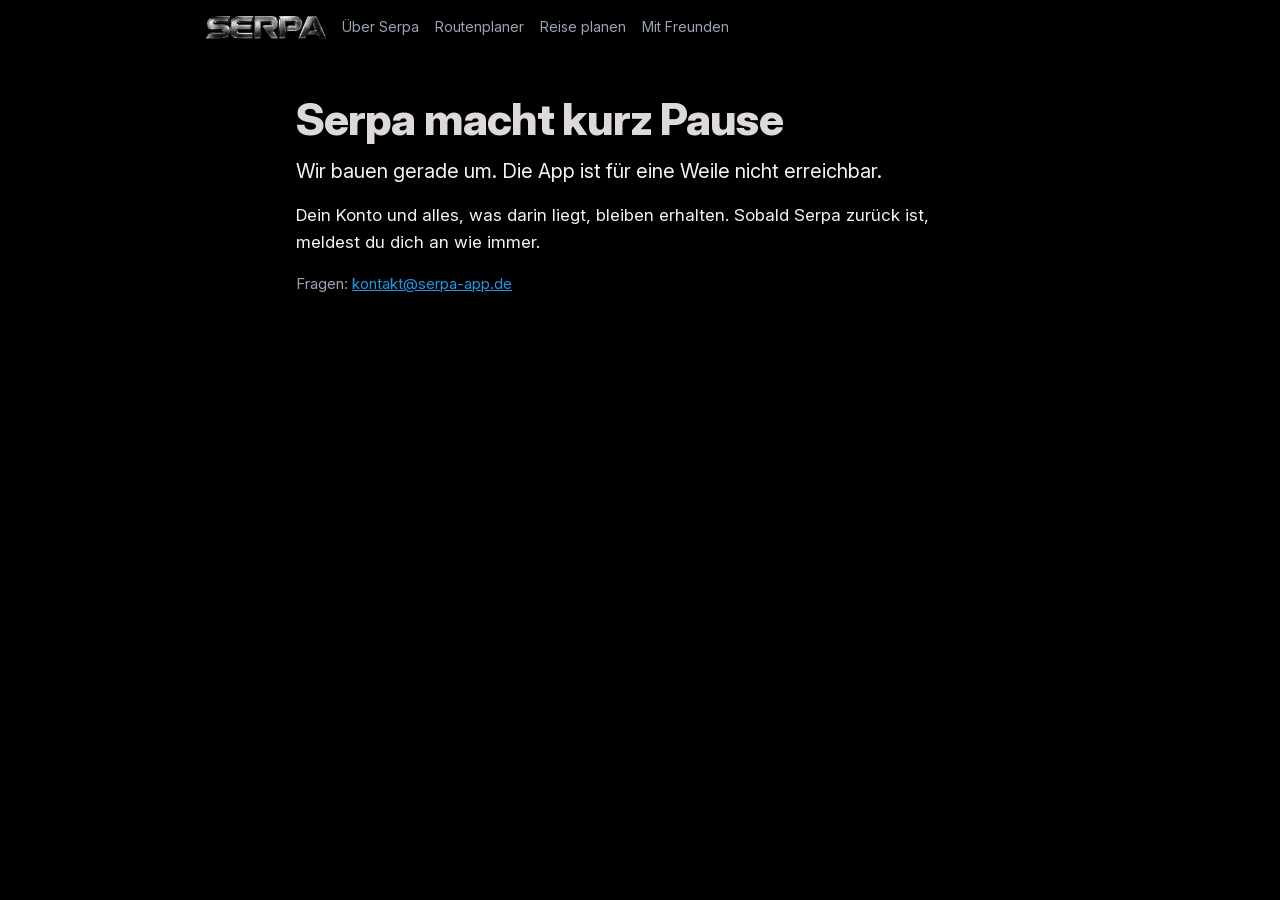
==== commit b3f9a674: "Wartungsseite statt der App, Version 120 Co-Authored-By: Claude Opus 5.5 <noreply@anthropic.com>" ====
--- a/index.html
+++ b/index.html
@@ -1,3304 +1,31 @@
 <!DOCTYPE html>
-<!--
-  Serpa - Motorrad-Routenplaner, Version 0.1
-
-  Diese Datei ist das "Skelett" der Seite: sie sagt, WELCHE Elemente es gibt.
-  Das Aussehen steckt in style.css, die Logik in app.js.
--->
+<!-- Voruebergehende Wartungsseite statt der App. Gebaut wie 404.html und die
+     Unterseiten (design.css plus seiten.css), ohne ein einziges Skript. Die
+     App-Fassung dieser Datei liegt im Zweig main; sie kommt mit dem
+     naechsten Veroeffentlichen von main zurueck (doku/ENTSCHEIDUNGEN.md,
+     13.11.2026). -->
 <html lang="de">
 <head>
   <meta charset="utf-8">
   <meta name="viewport" content="width=device-width, initial-scale=1, viewport-fit=cover">
-  <title>Serpa – Motorrad-App: Routenplaner für kurvige Strecken, Reisen und Ausfahrten mit Freunden</title>
-
-  <!-- ===== Was diese Seite laden darf =====
-       Eine Content-Security-Policy ist eine Erlaubnisliste: Alles, was hier
-       nicht steht, laedt der Browser nicht. Das klingt nach Buerokratie,
-       aber es ist die wirksamste einzelne Zeile gegen eingeschleusten Code -
-       selbst wenn es jemand schafft, fremdes <script> in die Seite zu
-       bringen, faengt der Browser es hier ab.
-
-       Wichtig fuer spaeter: Kommt eine neue Adresse dazu (ein anderer
-       Kartenanbieter, ein Preis-Feed, ein Geocoder mit Schluessel), MUSS
-       sie hier eingetragen werden. Sonst laeuft alles wie gewohnt, nur die
-       eine Anfrage kommt nie an - und in der Konsole steht warum.
-
-       Zeile fuer Zeile:
-
-       default-src 'self'
-         Grundregel: nur die eigenen Dateien. Alles Weitere ist eine
-         bewusste Ausnahme davon.
-
-       script-src 'self' cdn.jsdelivr.net 'wasm-unsafe-eval'
-         Eigener Code, dazu onnxruntime-web fuer den Freisteller (mit
-         Pruefsumme, siehe ORT_PRUEFSUMME in freisteller.js).
-         'wasm-unsafe-eval' erlaubt WebAssembly - ohne das koennte die
-         Bilderkennung nicht rechnen. Es erlaubt KEIN eval() fuer
-         JavaScript, das bleibt verboten.
-
-       style-src 'self' 'unsafe-inline'
-         Das 'unsafe-inline' ist hier noetig und heisst weniger schlimm als
-         es klingt: Leaflet setzt Kartenelemente ueber style-Attribute, und
-         die drei Kacheln geben ihr Hintergrundbild so mit. Bei STIL kann
-         man damit hoechstens etwas verschieben, kein Code laeuft. Bei
-         script-src waere es das Gegenteil - deshalb steht es dort nicht.
-
-       img-src 'self' data: blob: ...
-         data: fuer die verkleinerten Fotos, blob: fuer Bilder aus der
-         Dateiauswahl, dazu die Kartenkacheln und der Bilderspeicher des
-         Kontos. images2.productserve.com ist der Bildserver des
-         Partnernetzwerks AWIN (Produktfotos im Reifen-Bereich),
-         www.motoin.de, www.polo-motorrad.com und www.fc-moto.com sind
-         die der drei Ausruestungs-Haendler. Alle vier
-         setzen nachweislich kein Cookie, deshalb laufen die Fotos ohne
-         Einwilligung; die braucht nur der Klick auf ein Angebot, und
-         darum kuemmert sich partner.js. Diese Zeile erlaubt die
-         Adressen nur, sie laedt nichts.
-
-       connect-src
-         Jede Adresse, die die App im Hintergrund fragt: BRouter fuer
-         Routen, Nominatim fuer die Ortssuche, die US-Fahrzeugdatenbank
-         und die Wikipedia fuer den Motorrad-Finder, Supabase fuer das
-         Konto, jsDelivr fuer die WebAssembly-Datei des Freistellers.
-
-       Nicht drin, obwohl im Code erwaehnt: carimagesapi.com und
-       api-ninjas.com. Beide brauchen einen Schluessel, beide sind
-       abgeschaltet (siehe finder.js). Wer dort einen Schluessel eintraegt,
-       muss die Adresse hier ergaenzen.
-
-       Was ueber ein <meta> NICHT geht: frame-ancestors (verhindert, dass
-       jemand die Seite in einen eigenen Rahmen einbaut). Das braucht eine
-       echte Kopfzeile vom Server, und GitHub Pages setzt keine. Kommt mit
-       einem eigenen Server oder der nativen Huelle.
-
-       WARUM HIER KEIN upgrade-insecure-requests STEHT, und bitte nicht
-       gutgemeint wieder eintragen:
-
-       Die Regel zwingt jede Datei der Seite auf https. Am 26.08.2026 hat
-       genau das die veroeffentlichte Seite lahmgelegt: Das Zertifikat fuer
-       serpa-app.de war noch nicht ausgestellt, die Seite lief ueber http,
-       und die Regel schickte trotzdem jede CSS- und JS-Datei nach https.
-       Dort scheiterte jede einzelne am fehlenden Zertifikat. Besucher sahen
-       unformatierten Text ohne eine Zeile Programm.
-
-       Und sie schuetzt hier nichts, was nicht ohnehin geschuetzt waere:
-       Alle eigenen Dateien sind relativ verlinkt und folgen damit von
-       selbst dem Protokoll der Seite. Jede fremde Adresse in dieser Liste
-       steht bereits ausdruecklich auf https - ueber http koennte die App
-       also gar keine davon anfragen, die CSP wuerde es verbieten.
-
-       Der Vorgang steht ausfuehrlich in ENTSCHEIDUNGEN.md. -->
-  <meta http-equiv="Content-Security-Policy" content="
-    default-src 'self';
-    base-uri 'self';
-    object-src 'none';
-    form-action 'self';
-    script-src 'self' https://cdn.jsdelivr.net 'wasm-unsafe-eval';
-    worker-src 'self' blob:;
-    style-src 'self' 'unsafe-inline';
-    font-src 'self';
-    img-src 'self' data: blob: https://tile.openstreetmap.org https://copydwpdqpnwjvknsakz.supabase.co https://images2.productserve.com https://www.motoin.de https://www.polo-motorrad.com https://www.fc-moto.com;
-    connect-src 'self' https://brouter.de https://nominatim.openstreetmap.org
-                https://vpic.nhtsa.dot.gov https://de.wikipedia.org https://en.wikipedia.org
-                https://copydwpdqpnwjvknsakz.supabase.co https://cdn.jsdelivr.net
-                https://tiles.openfreemap.org;
-    ">
-
-  <!-- ===== Die App als App =====
-       Diese paar Zeilen sind die Vorstufe zu den Stores und schon fuer sich
-       nuetzlich: Wer die Seite auf den Startbildschirm legt, bekommt ein
-       Symbol, einen eigenen Eintrag im App-Umschalter und KEINE Adresszeile.
-
-       Die Angaben aus manifest.webmanifest wandern spaeter unveraendert in
-       die native Huelle - Name, Farben und Symbole werden dort aus denselben
-       Dateien erzeugt. Wer sie jetzt richtig setzt, setzt sie einmal.
-
-       "orientation" steht im Manifest auf "any", seit die Fassung fuers
-       Querformat dazugekommen ist. Vorher stand dort "portrait" - das war
-       richtig, solange es nur das Hochformat gab, und wurde falsch in dem
-       Moment, in dem quer.css die App auf breiten Bildschirmen ordentlich
-       anordnet. Beides ist dieselbe App unter derselben Adresse.
-
-       WELCHES SYMBOL WO GILT, denn das entscheiden drei verschiedene Stellen:
-
-         Android und Chrome    nehmen die Liste "icons" aus dem Manifest.
-         iPhone und iPad       ignorieren sie und nehmen apple-touch-icon.
-         Der Reiter im Browser nimmt rel="icon".
-
-       Deshalb steht dasselbe Bild hier dreimal. Wer eines vergisst, bekommt
-       an genau dieser Stelle ein graues Ersatzsymbol - und merkt es oft
-       erst, wenn jemand die App auf den Startbildschirm legt.
-
-       DAS "?symbol=" IM MANIFEST ist etwas anderes als das "?v=" hier und
-       darf nicht mit ihm mitwachsen. Ein Handy, auf dem die App schon liegt,
-       behaelt sein einmal geholtes Symbol, solange dessen Adresse gleich
-       bleibt - beim Wechsel vom alten orangen Platzhalter auf das jetzige
-       Symbol waere sonst bei allen Bestandsnutzern das alte stehen
-       geblieben. Die Zahl wird also nur dann hochgezaehlt, wenn sich das
-       Symbol wirklich aendert, und JSON erlaubt keine Kommentare - deshalb
-       steht die Erklaerung hier. -->
-  <link rel="manifest" href="manifest.webmanifest?v=118">
-
-  <!-- Das Symbol im Reiter des Browsers. Zwei Groessen, damit der Browser
-       nehmen kann, was er gerade braucht: das kleine fuer den Reiter, das
-       grosse fuer Lesezeichen und die Kachel auf der Startseite. -->
-  <link rel="icon" type="image/png" sizes="32x32" href="img/favicon-32.png?v=118">
-  <link rel="icon" type="image/png" sizes="192x192" href="img/icon-192.png?v=118">
-
-  <!-- Faerbt die Statusleiste des Handys in die Grundflaeche der App, damit
-       oben kein fremder heller Streifen stehen bleibt. -->
-  <meta name="theme-color" content="#000000">
-
-  <!-- Apple wertet das Manifest bis heute nur teilweise aus und braucht seine
-       eigenen Angaben daneben. "black-translucent" laesst den Inhalt bis unter
-       die Statusleiste laufen - deshalb rechnet das Layout ueberall mit
-       env(safe-area-inset-top). -->
-  <meta name="apple-mobile-web-app-capable" content="yes">
-  <meta name="apple-mobile-web-app-status-bar-style" content="black-translucent">
-  <meta name="apple-mobile-web-app-title" content="Serpa">
-  <link rel="apple-touch-icon" href="img/apple-touch-icon.png?v=118">
-
-  <!-- Fuer die spaetere Webseite und geteilte Routen: So sieht der Link aus,
-       wenn ihn jemand in WhatsApp oder Instagram einfuegt. Ohne das steht
-       dort nur die nackte Adresse. -->
-  <meta property="og:title" content="Serpa – die Motorrad-App für kurvige Strecken, Reisen und Freunde">
-  <meta property="og:url" content="https://serpa-app.de/">
-  <link rel="canonical" href="https://serpa-app.de/">
-  <meta property="og:description" content="Kostenloser Motorrad-Routenplaner für kurvige Strecken, Reiseplaner mit Etappen und Kasse, Ausfahrten mit Freunden. Im Browser, ohne App-Store.">
-  <meta property="og:type" content="website">
-  <meta property="og:site_name" content="Serpa">
-  <meta property="og:locale" content="de_DE">
-  <meta property="og:image" content="https://serpa-app.de/img/teilen-bild.jpg">
-  <meta property="og:image:width" content="1200">
-  <meta property="og:image:height" content="630">
-  <meta property="og:image:alt" content="Motorradfahrer in einer Passkehre">
-  <meta name="twitter:card" content="summary_large_image">
-  <meta name="description" content="Kostenlose Motorrad-App: Routenplaner für kurvige Strecken, Reiseplaner mit Etappen und Kasse, Ausfahrten mit Freunden, Aufzeichnung deiner Fahrten. Im Browser, ohne App-Store.">
-  <meta name="robots" content="index, follow, max-image-preview:large">
-  <!-- Die Schrift vorab laden und die Verbindungen zu Karten und Server
-       frueh aufbauen - beides spart beim ersten Bild Zeit, und die zaehlt
-       Google mit (doku/SEO.md). -->
-  <link rel="preload" href="fonts/inter-4.1-variable-latin.woff2" as="font" type="font/woff2" crossorigin>
-  <link rel="preconnect" href="https://tile.openstreetmap.org">
-  <link rel="preconnect" href="https://copydwpdqpnwjvknsakz.supabase.co">
-  <!-- Strukturierte Daten fuer Google und die KI-Suchen: Was Serpa ist, in
-       einer Form, die Maschinen lesen. Kein ausfuehrbares Skript - die CSP
-       laesst es deshalb durch. Der Plan dazu: doku/SEO.md. -->
-  <script type="application/ld+json">{"@context": "https://schema.org", "@graph": [{"@type": "WebApplication", "@id": "https://serpa-app.de/#app", "name": "Serpa", "alternateName": ["Serpa Motorrad-App", "Serpa App"], "url": "https://serpa-app.de/", "applicationCategory": "TravelApplication", "operatingSystem": "Web (iOS, Android, Desktop)", "browserRequirements": "Moderner Browser mit JavaScript", "inLanguage": "de", "isAccessibleForFree": true, "offers": {"@type": "Offer", "price": "0", "priceCurrency": "EUR"}, "description": "Kostenlose Motorrad-App: Routenplaner für kurvige Strecken (Kurvigkeit in Grad pro Kilometer, Rundtouren, GPX), Reiseplaner mit Etappen, Mitfahrern und gemeinsamer Kasse, Aufzeichnung eigener Ausfahrten und Gruppen, in denen sich Freunde mit „Ich fahre jetzt“ zum Fahren verabreden.", "featureList": ["Motorrad-Routenplaner mit Kurvigkeit in Grad pro Kilometer", "Rundtouren ab Startpunkt", "GPX-Import und GPX-Export", "Navigation im Browser", "Motorradreise planen mit Tagen und Etappen", "Mitfahrer, Reisekasse, Chat und Notizen", "Ausfahrten aufzeichnen: Distanz, Tempo, Kurven-Score, Schräglage", "Gruppen: Touren teilen, Kommentare, Chat", "„Ich fahre jetzt“ und „Fahrt planen“ mit Freunden"], "screenshot": "https://serpa-app.de/img/teilen-bild.jpg", "image": "https://serpa-app.de/img/icon-512.png", "author": {"@id": "https://serpa-app.de/#org"}, "publisher": {"@id": "https://serpa-app.de/#org"}}, {"@type": "Organization", "@id": "https://serpa-app.de/#org", "name": "Serpa", "url": "https://serpa-app.de/", "logo": "https://serpa-app.de/img/icon-512.png", "sameAs": ["https://github.com/friedrichsternberg-web/kurvenjagd"]}, {"@type": "WebSite", "@id": "https://serpa-app.de/#site", "url": "https://serpa-app.de/", "name": "Serpa – die Motorrad-App", "inLanguage": "de", "publisher": {"@id": "https://serpa-app.de/#org"}}, {"@type": "FAQPage", "mainEntity": [{"@type": "Question", "name": "Was ist Serpa?", "acceptedAnswer": {"@type": "Answer", "text": "Serpa ist eine kostenlose Motorrad-App im Browser: ein Routenplaner, der kurvige Strecken statt der schnellsten findet, ein Reiseplaner für mehrtägige Motorradreisen mit Freunden und Kasse, die Aufzeichnung eigener Ausfahrten und Gruppen, in denen sich Freunde spontan zum Fahren verabreden."}}, {"@type": "Question", "name": "Was kostet Serpa?", "acceptedAnswer": {"@type": "Answer", "text": "Nichts. Serpa ist kostenlos, finanziert über gekennzeichnete Partnerlinks im Ausrüstungsbereich und Spenden."}}, {"@type": "Question", "name": "Brauche ich ein Konto?", "acceptedAnswer": {"@type": "Answer", "text": "Zum Planen und Aufzeichnen nicht. Ein Konto braucht es zum Teilen, für Reisen mit Mitfahrern und für Gruppen."}}, {"@type": "Question", "name": "Gibt es Serpa im App Store?", "acceptedAnswer": {"@type": "Answer", "text": "Noch nicht. Serpa läuft im Browser und lässt sich auf iPhone und Android auf den Startbildschirm legen. Native Apps sind geplant."}}]}]}</script>
-
-  <!-- Leaflet ist die Kartenbibliothek. Wir laden sie von einem CDN,
-       damit wir nichts installieren müssen. Hier stand früher die große,
-       unminifizierte "-src"-Datei, weil das Zusatz-Plugin Leaflet.Rotate
-       direkt in Leaflet-Kernklassen eingriff und die dafür brauchte.
-
-       Dieses Plugin ist raus: Es stand unter der GPL-3.0, und die verlangt,
-       dass die ganze App quelloffen wird - unvereinbar mit einer über
-       Werbung finanzierten App und mit Apples Store-Bedingungen. Die
-       Kartendrehung während der Navigation macht die App jetzt selbst,
-       siehe setzeKartenDrehung() in app.js. Damit reicht die kleine
-       Fassung von Leaflet wieder. -->
-  <!-- Beide Bibliotheken liegen SELBST GEHOSTET in extern/, aus demselben
-       Grund wie die Schrift Barlow in fonts/: Ein Abruf von unpkg.com oder
-       jsdelivr.net schickt die IP-Adresse jedes Besuchers beim Start an
-       einen US-Dienst, ohne dass er etwas getan hat - genau die Lage aus
-       dem Google-Fonts-Urteil (LG Muenchen I, 3 O 17493/20). Die Dateien
-       sind Version 1.9.4 (Leaflet) und 2.112.3 (supabase-js), Lizenzen
-       liegen daneben. KEIN ?v= hier: Die Dateien aendern sich nie von
-       selbst; steigt einmal die Bibliotheksversion um, wird der Dateiname
-       bzw. Ordner mit angefasst. -->
-  <link rel="stylesheet" href="extern/leaflet/leaflet.css">
-  <script src="extern/leaflet/leaflet.js"></script>
-  <!-- MapLibre GL zeichnet den Kartengrund aus Vektorkacheln, die Bruecke
-       haengt ihn als Leaflet-Schicht ein (js/planer/kartengrund.js). Beide
-       liegen hier im Ordner, nicht auf einem fremden Server: MapLibre GL
-       6.15.0, die Bruecke @maplibre/maplibre-gl-leaflet 0.1.4.
-       MapLibre gibt es nur als ES-Modul. js/planer/maplibre-modul.js holt
-       es und legt das globale maplibregl an; die Bruecke braucht das schon
-       beim Laden und laeuft deshalb mit defer DAHINTER - Module und
-       defer-Skripte laufen nach dem Lesen der Seite, in dieser Reihenfolge. -->
-  <link rel="stylesheet" href="extern/maplibre/maplibre-gl.css">
-  <script type="module" src="js/planer/maplibre-modul.js?v=118"></script>
-  <script defer src="extern/maplibre/leaflet-maplibre-gl.js"></script>
-
-  <!-- Supabase: unser Server für Konten und (später) geteilte Routen und
-       Ausfahrten. Die Bibliothek stellt das globale Objekt "supabase"
-       bereit, benutzt wird sie in konto.js. Version fest verdrahtet statt
-       "@2", damit eine neue Fassung die App nicht über Nacht verändert. -->
-  <script src="extern/supabase/supabase.js"></script>
-
-  <!-- Das "?v=" hinter den eigenen Dateien ist eine Versionsnummer und hat
-       einen handfesten Grund: GitHub Pages lässt Browser jede Datei zehn
-       Minuten lang zwischenspeichern. Nach einem Push kann es deshalb
-       passieren, dass das neue index.html schon da ist, app.js aber noch
-       die alte Fassung - und diese Mischung ist schlimmer als eine
-       durchgehend alte Version, weil die Seite dann Elemente enthält, die
-       das Skript noch gar nicht kennt.
-
-       Für den Browser ist "app.js?v=neu" eine andere Adresse als
-       "app.js?v=alt", er holt sie also frisch.
-
-       WICHTIG: BEI JEDER VERÖFFENTLICHUNG die Zahl an ALLEN Stellen um eins
-       erhöhen. Wer eine vergisst, bekommt eine Mischung aus alt und neu, und
-       die ist schlimmer als durchgehend alt. Genau das ist beim Bauen schon
-       passiert: Die Datei war geändert, die Nummer nicht, und der Browser
-       lieferte weiter die alte Fassung.
-
-       Zum Nachzählen:  grep -oE '(href|src)="[^"]*\?v=" index.html | wc -l -->
-  <!-- ZWEI Dateien, und die Reihenfolge ist Pflicht.
-
-       design.css  Schrift, Farben, Abstaende, Radien - die Sprache. Sie wird
-                   die spaetere Webseite genauso benutzen.
-       style.css   die Anordnung DIESER App, ausgelegt auf Hochformat. Die
-                   Webseite bekommt dafuer eine eigene Datei. -->
-  <!-- Der Stand der Produktkataloge, gesetzt von den Import-Skripten in
-       werkzeug/. Er haengt BEWUSST nicht an ?v=: Die Preise werden
-       woechentlich neu geholt, die App wird viel seltener veroeffentlicht.
-       Haetten beide dieselbe Nummer, muesste man fuer jeden Preisstand eine
-       Version verbrauchen - oder die frischen Preise erreichten niemanden,
-       der die Seite schon einmal besucht hat. Siehe katalogStempel() in
-       js/shop/katalog.js. -->
-  <meta name="katalog-stand" content="2026-09-15">
-
-  <!-- Die Schrift vorladen, sonst faengt der Browser erst mit ihr an, wenn
-       design.css sie nennt - ein sichtbarer Sprung von der Systemschrift zu
-       Inter. crossorigin ist bei Schriften Pflicht, ohne laedt er sie doppelt. -->
-  <link rel="preload" href="fonts/inter-4.1-variable-latin.woff2" as="font" type="font/woff2" crossorigin>
-  <link rel="stylesheet" href="stil/design.css?v=118">
-  <link rel="stylesheet" href="stil/style.css?v=118">
-  <!-- Die Anordnung fuer breite Bildschirme. Laedt NACH style.css und
-       ueberschreibt dessen Hochformat-Anordnung nur dann, wenn das Fenster
-       mindestens 900x500 Punkte hat - auf dem Handy bleibt sie stumm. -->
-  <link rel="stylesheet" href="stil/quer.css?v=118">
+  <title>Serpa – Motorrad-App</title>
+  <meta name="description" content="Serpa, die Motorrad-App für kurvige Strecken, Reisen und Ausfahrten mit Freunden, macht gerade eine kurze Pause.">
+  <link rel="icon" type="image/png" sizes="32x32" href="/img/favicon-32.png">
+  <link rel="apple-touch-icon" href="/img/apple-touch-icon.png">
+  <link rel="stylesheet" href="/stil/design.css?v=120">
+  <link rel="stylesheet" href="/stil/seiten.css?v=120">
 </head>
 <body>
-
-  <!-- ===== Die Einfuehrung beim ersten Oeffnen =====
-       Fuenf kurze Karten: vier Funktionen, dann die Empfehlung fuers Konto.
-       Was drinsteht, zeichnet einfuehrung.js (am Ende der Seite, weil es
-       den Geraetespeicher aus geraet.js braucht, um sich zu merken, dass
-       die Einfuehrung gelaufen ist). Sie erscheint nur beim ersten Oeffnen
-       und nicht bei Leuten, die schon Touren oder ein Motorrad gespeichert
-       haben - die kennen die App. Zum Nachsehen: ?einfuehrung=1 an die
-       Adresse haengen.
-
-       Bis zum 11.09.2026 stand hier der Startfilm (abgelegt/startfilm/). -->
-  <div id="einfuehrung" class="einfuehrung" hidden>
-    <div class="karte einfuehrung-blatt" id="einfuehrungBlatt" role="dialog" aria-modal="true" aria-label="Einführung"></div>
-  </div>
-
-  <!-- ===== Symbolsammlung =====
-       Alle Symbole der App an einer Stelle, als SVG statt als Emoji.
-       Warum nicht Emoji: Sie sehen auf jedem Geraet anders aus (Apple,
-       Android und Windows zeichnen jedes Emoji selbst), lassen sich nicht
-       einfaerben und wirken zusammengesucht. Diese hier sind alle im
-       gleichen Raster (24x24) und in der gleichen Strichstaerke gezeichnet
-       und nehmen ueber "currentColor" die Textfarbe an.
-
-       Benutzt werden sie mit:
-         <svg class="ic"><use href="#icon-route"></use></svg>
-       oder aus app.js heraus ueber die Hilfsfunktion symbol().
-
-       Das <svg> hier ist selbst unsichtbar, es ist nur der Vorrat. ===== -->
-  <svg width="0" height="0" style="position:absolute" aria-hidden="true">
-    <defs>
-      <symbol id="icon-route" viewBox="0 0 24 24">
-        <circle cx="6" cy="18" r="2.4"/><circle cx="18" cy="6" r="2.4"/>
-        <path d="M8.4 18h4.6a3 3 0 0 0 0-6h-2a3 3 0 0 1 0-6h4.6"/>
-      </symbol>
-      <symbol id="icon-aufnahme" viewBox="0 0 24 24">
-        <circle cx="12" cy="12" r="8.5"/>
-        <circle cx="12" cy="12" r="3.4" fill="currentColor" stroke="none"/>
-      </symbol>
-      <symbol id="icon-touren" viewBox="0 0 24 24">
-        <path d="M9 4 3.5 6.3v13.4L9 17.4l6 2.3 5.5-2.3V4L15 6.3 9 4Z"/>
-        <path d="M9 4v13.4M15 6.3v13.4"/>
-      </symbol>
-      <symbol id="icon-welt" viewBox="0 0 24 24">
-        <circle cx="12" cy="12" r="8.6"/>
-        <path d="M3.4 12h17.2"/>
-        <path d="M12 3.4c2.3 2.4 3.5 5.3 3.5 8.6s-1.2 6.2-3.5 8.6c-2.3-2.4-3.5-5.3-3.5-8.6S9.7 5.8 12 3.4Z"/>
-      </symbol>
-      <!-- Die Stats: drei Balken, aufsteigend - dasselbe Bild wie das
-           Diagramm auf dem Bildschirm dahinter. -->
-      <symbol id="icon-stats" viewBox="0 0 24 24">
-        <path d="M5 20V13.5M12 20V7M19 20v-9.5"/>
-      </symbol>
-      <!-- Hell und Dunkel: der Schalter fuer die Erscheinung (thema.js). -->
-      <symbol id="icon-sonne" viewBox="0 0 24 24">
-        <circle cx="12" cy="12" r="4"/>
-        <path d="M12 2v2M12 20v2M2 12h2M20 12h2M4.9 4.9l1.4 1.4M17.7 17.7l1.4 1.4M4.9 19.1l1.4-1.4M17.7 6.3l1.4-1.4"/>
-      </symbol>
-      <symbol id="icon-mond" viewBox="0 0 24 24">
-        <path d="M20 14.5A8 8 0 0 1 9.5 4a8 8 0 1 0 10.5 10.5z"/>
-      </symbol>
-      <symbol id="icon-zahnrad" viewBox="0 0 24 24">
-        <circle cx="12" cy="12" r="3"/>
-        <path d="M19.4 15a1.7 1.7 0 0 0 .3 1.8l.1.1a2 2 0 1 1-2.8 2.8l-.1-.1a1.7 1.7 0 0 0-1.8-.3 1.7 1.7 0 0 0-1 1.5V21a2 2 0 1 1-4 0v-.1a1.7 1.7 0 0 0-1.1-1.5 1.7 1.7 0 0 0-1.8.3l-.1.1a2 2 0 1 1-2.8-2.8l.1-.1a1.7 1.7 0 0 0 .3-1.8 1.7 1.7 0 0 0-1.5-1H3a2 2 0 1 1 0-4h.1a1.7 1.7 0 0 0 1.5-1.1 1.7 1.7 0 0 0-.3-1.8l-.1-.1a2 2 0 1 1 2.8-2.8l.1.1a1.7 1.7 0 0 0 1.8.3H9a1.7 1.7 0 0 0 1-1.5V3a2 2 0 1 1 4 0v.1a1.7 1.7 0 0 0 1 1.5 1.7 1.7 0 0 0 1.8-.3l.1-.1a2 2 0 1 1 2.8 2.8l-.1.1a1.7 1.7 0 0 0-.3 1.8V9a1.7 1.7 0 0 0 1.5 1H21a2 2 0 1 1 0 4h-.1a1.7 1.7 0 0 0-1.5 1z"/>
-      </symbol>
-      <symbol id="icon-profil" viewBox="0 0 24 24">
-        <circle cx="12" cy="8" r="3.8"/>
-        <path d="M4.5 20c0-3.6 3.4-5.6 7.5-5.6s7.5 2 7.5 5.6"/>
-      </symbol>
-      <!-- Google und Apple, gezeichnet im Stil der uebrigen Sammlung: eine
-           Linie, kein farbiges Markenlogo. Die Wortmarke daneben sagt, um
-           wen es geht - dasselbe Vorgehen wie im Shop, wo aus demselben
-           Grund keine fremden Logos eingebaut werden. -->
-      <symbol id="icon-google" viewBox="0 0 24 24">
-        <path d="M21 12.2c0-.7-.06-1.35-.18-2H12v3.8h5.05a4.3 4.3 0 0 1-1.87 2.83v2.35h3.03C19.98 17.5 21 15.1 21 12.2z"/>
-        <path d="M12 21.5c2.53 0 4.65-.84 6.2-2.27l-3.02-2.35c-.84.56-1.9.9-3.18.9-2.44 0-4.5-1.65-5.24-3.87H3.64v2.43A9.36 9.36 0 0 0 12 21.5z"/>
-        <path d="M6.76 13.9a5.6 5.6 0 0 1 0-3.6V7.87H3.64a9.36 9.36 0 0 0 0 8.46l3.12-2.43z"/>
-        <path d="M12 6.44c1.38 0 2.61.47 3.58 1.4l2.68-2.68C16.65 3.66 14.53 2.7 12 2.7A9.36 9.36 0 0 0 3.64 7.87l3.12 2.43C7.5 8.08 9.56 6.44 12 6.44z"/>
-      </symbol>
-      <symbol id="icon-apple" viewBox="0 0 24 24">
-        <path d="M16.5 12.6c0-2.2 1.8-3.3 1.9-3.35-1.05-1.5-2.65-1.72-3.22-1.74-1.37-.14-2.68.8-3.37.8-.7 0-1.77-.78-2.9-.76-1.5.02-2.88.86-3.65 2.18-1.55 2.7-.4 6.7 1.12 8.9.74 1.06 1.63 2.26 2.79 2.22 1.12-.05 1.54-.72 2.9-.72s1.74.72 2.92.7c1.2-.02 1.97-1.09 2.71-2.16.85-1.24 1.2-2.44 1.22-2.5-.03-.01-2.34-.9-2.36-3.57z"/>
-        <path d="M14.3 6.1c.61-.75 1.03-1.78.91-2.81-.88.04-1.95.59-2.59 1.33-.57.65-1.07 1.7-.94 2.7.99.08 2-.5 2.62-1.22z"/>
-      </symbol>
-
-      <!-- Die Abbiegepfeile der Navigation. Alle nach demselben Bauplan:
-           ein Schaft von unten, der in die Fahrtrichtung fuehrt, und eine
-           offene Spitze. "Scharf" ist kein eigenes Symbol - dieselben
-           Pfeile werden per CSS weitergedreht (.nav-pfeil.scharf), das
-           spart zwei Zeichnungen und bleibt automatisch deckungsgleich. -->
-      <symbol id="icon-ab-gerade" viewBox="0 0 24 24">
-        <path d="M12 21V5"/><path d="M6 10.5 12 4.5l6 6"/>
-      </symbol>
-      <symbol id="icon-ab-rechts" viewBox="0 0 24 24">
-        <path d="M6 21v-8a5 5 0 0 1 5-5h9"/><path d="M15.5 3.5 20 8l-4.5 4.5"/>
-      </symbol>
-      <symbol id="icon-ab-links" viewBox="0 0 24 24">
-        <path d="M18 21v-8a5 5 0 0 0-5-5H4"/><path d="M8.5 3.5 4 8l4.5 4.5"/>
-      </symbol>
-      <symbol id="icon-ab-ziel" viewBox="0 0 24 24">
-        <path d="M6 21V4"/><path d="M6 5h12l-3 3.5 3 3.5H6"/>
-      </symbol>
-      <symbol id="icon-kamera" viewBox="0 0 24 24">
-        <path d="M4 8h2.8l1.4-2h7.6L17.2 8H20a1 1 0 0 1 1 1v9a1 1 0 0 1-1 1H4a1 1 0 0 1-1-1V9a1 1 0 0 1 1-1Z"/>
-        <circle cx="12" cy="13.5" r="3.4"/>
-      </symbol>
-      <symbol id="icon-motorrad" viewBox="0 0 24 24">
-        <circle cx="5.5" cy="16.5" r="3.4"/><circle cx="18.5" cy="16.5" r="3.4"/>
-        <path d="M8.9 16.5h3.2l3.2-5.4h3.2M12.1 11.1 9.6 7.6H6.4M15 7.6h3"/>
-      </symbol>
-      <symbol id="icon-berg" viewBox="0 0 24 24">
-        <path d="M2.5 19.5h19L14.5 7.2a1 1 0 0 0-1.7 0l-3 5.2-1.9-2.6a1 1 0 0 0-1.6.1L2.5 19.5Z"/>
-      </symbol>
-      <symbol id="icon-standort" viewBox="0 0 24 24">
-        <path d="M12 21.5s7-6 7-11.5a7 7 0 1 0-14 0c0 5.5 7 11.5 7 11.5Z"/>
-        <circle cx="12" cy="10" r="2.6"/>
-      </symbol>
-      <!-- Start: ein Haus. Es war bis zum 24.08.2026 das Symbol des ersten
-
-           Startbildschirms und kommt mit "Start" zurueck; das Garagentor darunter
-
-           bleibt fuer den Motorrad-Finder und den Leerzustand der Bike-Karte. -->
-
-      <symbol id="icon-start" viewBox="0 0 24 24"><path d="M3 10.5 12 3l9 7.5"/><path d="M5.5 9.5V20h13V9.5"/><path d="M10 20v-6h4v6"/></symbol>
-
-      <!-- Die drei Zeilen der Bike-Karte: Hubraum, Leistung, Baujahr. -->
-
-      <symbol id="icon-motor" viewBox="0 0 24 24"><path d="M7.5 9.5h6l2 2h3v7h-3l-2 2h-6l-2-2v-7z"/><path d="M9.5 6v3.5M13 6v3.5M8 6h6M2.5 12.5h3M2.5 16h3"/></symbol>
-
-      <symbol id="icon-leistung" viewBox="0 0 24 24"><path d="M13 2.5 4.5 13.5H11l-1 8 8.5-11H12z"/></symbol>
-
-      <symbol id="icon-kalender" viewBox="0 0 24 24"><rect x="3.5" y="5" width="17" height="15.5" rx="2.5"/><path d="M3.5 9.5h17M8 3v4M16 3v4"/></symbol>
-      <symbol id="icon-garage" viewBox="0 0 24 24">
-        <path d="M2.5 10 12 4.2 21.5 10"/>
-        <path d="M4.5 10.6V20.5h15V10.6"/>
-        <path d="M7.5 20.5v-7.6h9v7.6"/><path d="M7.5 16.7h9"/>
-      </symbol>
-      <symbol id="icon-helm" viewBox="0 0 24 24">
-        <path d="M12 3.6a8.4 8.4 0 0 0-8.4 8.4v4.1a2.3 2.3 0 0 0 2.3 2.3H15a5.5 5.5 0 0 0 5.4-5.5V12A8.4 8.4 0 0 0 12 3.6Z"/>
-        <path d="M6.2 11.5h8.4a4 4 0 0 1 4 4"/>
-      </symbol>
-      <symbol id="icon-jacke" viewBox="0 0 24 24">
-        <path d="M9 3.5 4.6 6v6.2h2.5v8.3h9.8v-8.3h2.5V6L15 3.5"/>
-        <path d="M9 3.5 12 7l3-3.5M12 7v13.5"/>
-      </symbol>
-      <symbol id="icon-hose" viewBox="0 0 24 24">
-        <path d="M6.9 3.5h10.2v3.3l-1.1 13.7h-3.3L12 11.3l-.7 9.2H8L6.9 6.8V3.5Z"/>
-        <path d="M6.9 6.8h10.2"/>
-      </symbol>
-      <symbol id="icon-handschuh" viewBox="0 0 24 24">
-        <path d="M8 20.5v-4.1l-1.6-2.6a1.9 1.9 0 0 1 2.9-2.4l.8.8V5.3a1.5 1.5 0 0 1 3 0v4.5"/>
-        <path d="M14.1 9.8V6.6a1.5 1.5 0 0 1 3 0v6.6a7.2 7.2 0 0 1-1.5 4.5v2.8"/>
-        <path d="M8 20.5h7.6"/>
-      </symbol>
-      <symbol id="icon-stiefel" viewBox="0 0 24 24">
-        <path d="M7.4 3.5h5.1v9.7l4.6 2.6a2.4 2.4 0 0 1 1.2 2.1v2.6H7.4V3.5Z"/>
-        <path d="M7.4 13.2h5.1"/>
-      </symbol>
-      <symbol id="icon-protektor" viewBox="0 0 24 24">
-        <path d="M12 3.2 5 5.8v5.6c0 4.2 2.8 7.9 7 9.4 4.2-1.5 7-5.2 7-9.4V5.8L12 3.2Z"/>
-        <path d="m9.2 12.2 2 2 3.6-4"/>
-      </symbol>
-      <symbol id="icon-koffer" viewBox="0 0 24 24">
-        <rect x="3.5" y="7.5" width="17" height="12" rx="1.6"/>
-        <path d="M9 7.5V5.2a1.2 1.2 0 0 1 1.2-1.2h3.6A1.2 1.2 0 0 1 15 5.2v2.3"/>
-        <path d="M3.5 12.6h17"/>
-      </symbol>
-      <!-- Leute, Kasse und Haken: alles, was die gemeinsame Reise braucht.
-           Der Haken sitzt auf abgehakten Anteilen, die Kasse ueber der
-           Abrechnung, die Leute auf dem Knopf "Gemeinsam planen". -->
-      <symbol id="icon-leute" viewBox="0 0 24 24">
-        <circle cx="9" cy="8.5" r="3.2"/>
-        <path d="M2.8 19.5c0-3.2 2.8-5 6.2-5s6.2 1.8 6.2 5"/>
-        <path d="M16.2 5.8a3.2 3.2 0 0 1 0 6"/>
-        <path d="M17.6 14.8c2.3.5 3.6 2.1 3.6 4.7"/>
-      </symbol>
-      <symbol id="icon-kasse" viewBox="0 0 24 24">
-        <rect x="2.8" y="6" width="18.4" height="12" rx="2"/>
-        <circle cx="12" cy="12" r="2.6"/>
-        <path d="M6.4 9.6v4.8M17.6 9.6v4.8"/>
-      </symbol>
-      <symbol id="icon-haken" viewBox="0 0 24 24">
-        <path d="M4.8 12.6 9.6 17.4 19.2 6.8"/>
-      </symbol>
-      <!-- Teilen: das uebliche Zeichen aus drei Punkten und zwei Linien.
-           Es steht ueberall fuer dieselbe Sache, und ein eigenes zu
-           erfinden hiesse, es niemandem zu erklaeren. -->
-      <symbol id="icon-teilen" viewBox="0 0 24 24">
-        <circle cx="18" cy="5.5" r="2.6"/>
-        <circle cx="6" cy="12" r="2.6"/>
-        <circle cx="18" cy="18.5" r="2.6"/>
-        <path d="M8.3 10.8 15.7 6.7M8.3 13.2l7.4 4.1"/>
-      </symbol>
-      <!-- Das Kreuz als Symbol und nicht als Schriftzeichen: In einem
-           runden Knopf muss es dieselbe Strichstaerke haben wie seine
-           Nachbarn, und ein "x" aus der Schrift hat sie nicht. -->
-      <symbol id="icon-kreuz" viewBox="0 0 24 24">
-        <path d="M6.6 6.6 17.4 17.4M17.4 6.6 6.6 17.4"/>
-      </symbol>
-      <symbol id="icon-plus" viewBox="0 0 24 24">
-        <path d="M12 5v14M5 12h14"/>
-      </symbol>
-      <symbol id="icon-stift" viewBox="0 0 24 24">
-        <path d="M4 20h4L19.2 8.8a2.4 2.4 0 0 0-3.4-3.4L4.6 16.6 4 20Z"/>
-        <path d="m14.8 6.6 3 3"/>
-      </symbol>
-      <!-- Chat und Notizen einer Reise (seit 14.09.2026) -->
-      <symbol id="icon-sprechblase" viewBox="0 0 24 24">
-        <path d="M4 5.5A2.5 2.5 0 0 1 6.5 3h11A2.5 2.5 0 0 1 20 5.5v8a2.5 2.5 0 0 1-2.5 2.5H10l-4.6 3.6V16A2.5 2.5 0 0 1 4 13.5v-8Z"/>
-        <path d="M8.5 8.5h7M8.5 12h4.5"/>
-      </symbol>
-      <symbol id="icon-notiz" viewBox="0 0 24 24">
-        <path d="M6 3.5h9.5L20 8v11a1.5 1.5 0 0 1-1.5 1.5h-12A1.5 1.5 0 0 1 5 19V5A1.5 1.5 0 0 1 6.5 3.5Z"/>
-        <path d="M15.5 3.5V8H20M8.5 12h7M8.5 15.5h5"/>
-      </symbol>
-      <symbol id="icon-senden" viewBox="0 0 24 24">
-        <path d="M3.5 11.5 20 4l-4.2 16-4.6-6.3-7.7-2.2Z"/>
-        <path d="m11.2 13.7 8.8-9.7"/>
-      </symbol>
-      <symbol id="icon-drehen" viewBox="0 0 24 24">
-        <path d="M4.2 12a7.8 7.8 0 0 1 13.3-5.5"/>
-        <path d="M19.8 12a7.8 7.8 0 0 1-13.3 5.5"/>
-        <path d="M17.5 3.4v3.3h-3.3M6.5 20.6v-3.3h3.3"/>
-      </symbol>
-      <symbol id="icon-zauber" viewBox="0 0 24 24">
-        <path d="M4.5 19.5 15 9"/><path d="m15.6 8.4 2.4-2.4a1.7 1.7 0 0 1 2.4 2.4L18 10.8"/>
-        <path d="M6.5 3.5v3M5 5h3M17.5 15.5v3M16 17h3"/>
-      </symbol>
-      <symbol id="icon-radierer" viewBox="0 0 24 24">
-        <path d="m14.6 4.4 5 5a1.5 1.5 0 0 1 0 2.1l-8 8H6.4l-3-3a1.5 1.5 0 0 1 0-2.1l9-9a1.5 1.5 0 0 1 2.2 0Z"/>
-        <path d="m8.5 9.5 5 5M20.5 19.5h-9"/>
-      </symbol>
-      <symbol id="icon-pinsel" viewBox="0 0 24 24">
-        <path d="M17.8 3.7a2.4 2.4 0 0 1 2.5 4l-8.4 5.6-1.7-2.6 7.6-7Z"/>
-        <path d="M9.5 12.2c1.6-.6 3 .6 3 2.3 0 2.2-1.6 4-4.5 4-1.4 0-2.3-.4-3.5-1.2 1.4-.3 1.9-1.2 2.2-2.4.3-1.4 1.2-2.3 2.8-2.7Z"/>
-      </symbol>
-      <!-- Das Herz der Merkliste. Gefuellt gezeichnet und ueber CSS
-         eingefaerbt: gemerkt oder nicht ist ein Farbwechsel, kein zweites
-         Symbol - so kann kein Zustand mit dem falschen Bild dastehen. -->
-    <symbol id="icon-herz" viewBox="0 0 24 24">
-      <path d="M12 20.5 3.8 12.6a5 5 0 0 1 7.1-7.05L12 6.6l1.1-1.05a5 5 0 0 1 7.1 7.05Z"
-            fill="currentColor" stroke="currentColor" stroke-width="1.6"
-            stroke-linejoin="round"/>
-    </symbol>
-    <symbol id="icon-shop" viewBox="0 0 24 24">
-        <path d="M20.5 10.6V5.4a1.9 1.9 0 0 0-1.9-1.9h-5.2L3.9 13a2 2 0 0 0 0 2.8l4.3 4.3a2 2 0 0 0 2.8 0l9.5-9.5Z"/>
-        <circle cx="16.2" cy="7.8" r="1.5"/>
-      </symbol>
-      <!-- Ein Reifen von der Seite: Lauf, Felge, und dazwischen die
-           Profilrillen. Kein Foto - Reifen sehen alle gleich aus, und ein
-           Symbol in der Schrift der App passt besser als ein
-           freigestelltes Haendlerbild. -->
-      <symbol id="icon-reifen" viewBox="0 0 24 24">
-        <circle cx="12" cy="12" r="9.2"/>
-        <circle cx="12" cy="12" r="4.4"/>
-        <path d="M12 2.8v3.9M12 17.3v3.9M2.8 12h3.9M17.3 12h3.9"/>
-        <path d="m5.5 5.5 2.8 2.8M15.7 15.7l2.8 2.8M18.5 5.5l-2.8 2.8M8.3 15.7l-2.8 2.8"/>
-      </symbol>
-      <symbol id="icon-lupe" viewBox="0 0 24 24">
-        <circle cx="11" cy="11" r="6.5"/><path d="m16 16 4.5 4.5"/>
-      </symbol>
-      <symbol id="icon-zurueck" viewBox="0 0 24 24">
-        <path d="M4 9.5h10.5a5 5 0 0 1 0 10H8"/><path d="M7.5 5.5 3.5 9.5l4 4"/>
-      </symbol>
-    </defs>
-  </svg>
-
-  <!-- ===== Start =====
-       Der erste Bildschirm der App. Seit dem 05.09.2026 eine Kartenseite im
-       Stil einer iOS-App statt des Werkstattraums (warum: ENTSCHEIDUNGEN.md
-       zu diesem Datum). Oben die Wortmarke und das Konto, darunter
-       Inhaltskarten: das eigene Bike, die naechste Reise, die Merkliste,
-       Vorschlaege und Reifen. KEINE Karte fuehrt in einen Bereich der
-       Leiste - die Leiste ist der eine Weg dorthin (03.09.2026).
-
-       Die Kennungen tragen weiter das Wort "garage" (garageScreen,
-       garageReise, garageMerkliste, garageShop, garageReifen,
-       garageDatenblatt): Vier fremde Dateien (einstieg.js, merkliste.js,
-       vorschlaege.js, reifen.js) fuellen ihre Karte ueber genau diese
-       Kennung, app.js zeigt den Bildschirm ueber zeigeGarage(), und der
-       Startfilm dockt an .wortmarke-garage an. Ein Umbenennen waere ein
-       Dutzend Fundstellen ohne Gewinn.
-
-       Der Bildschirm ist ein Listenbildschirm (start-screen listen-screen):
-       So greifen im Querformat dieselben Regeln wie fuer Touren und Stats
-       (Abstand unter der Kopfleiste, Lesebreite), ohne eigene Ausnahme. -->
-  <div id="garageScreen" class="start-screen listen-screen start-seite">
-    <div class="start-screen-inner" id="startInner">
-
-      <!-- Der Kopf: Wortmarke links, Konto rechts. NUR im Hochformat - im
-           Querformat traegt die Kopfleiste beides (quer.css). Keine zweite
-           Ueberschrift daneben: Die Leiste sagt "Start", die Wortmarke ist
-           der Titel, und die erste Karte darunter sagt, worum es geht. -->
-      <header class="start-kopf nur-hoch">
-        <!-- Als <h1>, seit dem 17.09.2026: Die Wortmarke ist der Titel der
-             Seite, und Suchmaschinen sollen das als Ueberschrift lesen -
-             mit dem Alt-Text als dem, was sie sagt. Sieht aus wie vorher,
-             style.css nimmt dem h1 Groesse und Abstand. -->
-        <h1 class="wortmarke-garage">
-          <span class="wortmarke-zeile">
-            <img class="wortmarke-bild" src="img/logo-serpa.webp?v=118" alt="Serpa – Motorrad-App für kurvige Strecken, Reisen und Ausfahrten mit Freunden" width="800" height="155">
-            <span class="alpha-schild" title="Fr&uuml;he Fassung: Es wird noch gebaut, Funktionen k&ouml;nnen sich &auml;ndern.">Alpha</span>
-          </span>
-        </h1>
-        <div class="kopf-knoepfe">
-          <!-- Das Zahnrad fuehrt zu den Einstellungen: Profil, Rechtliches,
-               Erscheinung (js/konto/einstellungen.js). -->
-          <button class="glas-rund" id="btnEinstellungen" title="Einstellungen" aria-label="Einstellungen">
-            <svg class="ic gross"><use href="#icon-zahnrad"></use></svg>
-          </button>
-        </div>
-      </header>
-
-
-      <!-- Die Bike-Karte ist ein Raster aus zwei Spalten: links Abzeichen,
-           Name, die Werte als Zeilen mit Symbol und der Knopf; rechts die
-           Buehne, die ALLE Zeilen spannt - dadurch reicht die Werkstatt
-           hinter ihr von der Ober- bis zur Unterkante der Karte, wie in
-           der Vorlage. Der Kopf mit dem Plus liegt ueber beiden Spalten.
-           Gefuellt von garage.js (zeichneGarage). -->
-      <section id="garageDatenblatt" class="karte bike-karte" hidden>
-        <!-- Die Werkstatt als Untergrund: derselbe Raum, in dem die
-             Maschine bis zum 05.09.2026 auf einem Drehteller stand, jetzt
-             als Bild statt als gerechnete Buehne. Er liegt ueber die volle
-             Kartenhoehe hinter der rechten Spalte, symmetrisch um die
-             Buehne - so sitzt der Teller im Bild genau unter der Maschine,
-             ohne dass etwas verschoben werden muss. Nach links laeuft er
-             weich in die Werte aus (style.css, .bike-raum). -->
-        <span class="bike-raum" aria-hidden="true"></span>
-        <div class="widget-kopf">
-          <span class="abzeichen">Mein Bike</span>
-          <div class="motorrad-umschalter segmented" id="motorradUmschalter" hidden></div>
-          <button class="glas-rund klein" id="btnMotorradWeiteres" title="Weiteres Motorrad" aria-label="Weiteres Motorrad hinzuf&uuml;gen">
-            <svg class="ic"><use href="#icon-plus"></use></svg>
-          </button>
-        </div>
-        <h2 id="motorradName" class="widget-name"></h2>
-        <div class="widget-werte" id="motorradWerte" hidden></div>
-        <!-- Der Knopf steht in der linken Spalte: Sonst laege er auf dem
-             Drehteller der Werkstatt. -->
-        <button class="btn ghost widget-knopf" id="btnMotorradBearbeiten">
-          <svg class="ic klein"><use href="#icon-stift"></use></svg> Bike bearbeiten
-        </button>
-        <div class="bike-buehne">
-          <!-- Solange kein eigenes Foto da ist, steht dort das
-               Standardmotorrad und darueber diese Tafel: Sucherwinkel,
-               Kamerasymbol, und ein Abzeichen, das langsam auf die
-               Maschine nickt. Ein Druck fuehrt geradewegs zur
-               Fotoauswahl (garage.js). -->
-          <button type="button" class="buehne-hinweis" id="buehneHinweis" hidden>
-            <span class="hinweis-tafel">
-              <svg class="hinweis-winkel" viewBox="0 0 100 74" aria-hidden="true" preserveAspectRatio="none">
-                <path d="M4 22V8a4 4 0 0 1 4-4h14M78 4h14a4 4 0 0 1 4 4v14M96 52v14a4 4 0 0 1-4 4H78M22 70H8a4 4 0 0 1-4-4V52"/>
-              </svg>
-              <svg class="ic hinweis-kamera"><use href="#icon-kamera"></use></svg>
-              <span class="hinweis-text">Dein Bike einf&uuml;gen</span>
-              <span class="hinweis-marke" aria-hidden="true">
-                <svg viewBox="0 0 24 24"><path d="M5 9.5 12 16l7-6.5"/></svg>
-              </span>
-            </span>
-          </button>
-          <img id="motorradBild" class="bike-bild" alt="">
-          <!-- Die Fahrer-Plakette (garage.js, BUEHNE_ZEIGT = 'fahrer'):
-               Profilbild im Kreis, Hoehenlinien darum, Name darunter.
-               Gefuellt von zeichneFahrerPlakette(); im Bike-Modus leer
-               und versteckt. -->
-          <div class="fahrer-plakette" data-fahrer-plakette hidden></div>
-        </div>
-      </section>
-
-      <!-- Ohne Motorrad: dieselbe Karte als Einladung. -->
-      <!-- Noch kein Motorrad eingetragen. Die Karte zeigt trotzdem
-           Werkstatt und Standardmaschine - genau wie eine eingetragene
-           Maschine ohne eigenes Foto. So ist sie ein leerer Platz, der
-           auf etwas wartet, und keine halbe Karte (11.09.2026). -->
-      <section id="garageOhneMotorrad" class="karte bike-karte bike-leer" hidden>
-        <span class="bike-raum" aria-hidden="true"></span>
-        <div class="bike-leer-text">
-          <span class="abzeichen">Mein Bike</span>
-          <h2 class="widget-name">Dein Motorrad fehlt noch</h2>
-          <button class="btn" id="btnMotorradNeu">
-            <svg class="ic klein"><use href="#icon-plus"></use></svg> Motorrad eintragen
-          </button>
-        </div>
-        <div class="bike-buehne">
-          <img class="bike-bild ist-standard" src="img/bike-standard.webp?v=118" alt="" aria-hidden="true">
-          <div class="fahrer-plakette" data-fahrer-plakette hidden></div>
-        </div>
-      </section>
-
-      <!-- Das Fahrtband: nur da, wenn in einer der eigenen Gruppen gerade
-           jemand faehrt oder es demnaechst vorhat, und seit dem 17.09.2026
-           immer das Widget "Jetzt" mit dem Knopf "Ich fahre jetzt" davor.
-           Gefuellt von js/freunde/start.js. Steht direkt unter der Bike-Karte,
-           seit dem 17.09.2026 auf Friedrichs Wunsch (vorher darueber). -->
-      <section id="garageFahrt" class="start-abschnitt garage-fahrt"></section>
-
-      <!-- Die naechste Reise: Kopfzeile plus eine Karte mit Kartenbild,
-           Name, Tagen, Kilometern und dem Knopf "Weiterplanen" - oder die
-           Einladung, die erste zu planen. Gefuellt von einstieg.js
-           (zeichneGarageReise); faellt es aus, bleibt der Abschnitt
-           verborgen. Warum sie hier steht, obwohl die Kacheln am
-           03.09.2026 gingen: Kopf von Abschnitt 3 in einstieg.js. -->
-      <section id="garageReise" class="start-abschnitt garage-reise" hidden></section>
-
-      <!-- Die Freunde-Karte: die eigene Gruppe, oder die Einladung, eine
-           zu gruenden. Gefuellt von js/freunde/start.js. -->
-      <section id="garageFreunde" class="start-abschnitt garage-freunde" hidden></section>
-
-      <!-- Die Merkliste: das Regal mit den eigenen Sachen. Jede Karte sagt,
-           was der Preis seit dem Merken gemacht hat. Gefuellt von
-           merkliste.js. -->
-      <section id="garageMerkliste" class="start-abschnitt garage-merkliste" hidden>
-        <div class="garage-shop-kopf">
-          <h3><svg class="ic" aria-hidden="true"><use href="#icon-herz"></use></svg>
-            Merkliste <span class="badge anzeige">Anzeige</span></h3>
-          <button class="linkbtn" id="btnGarageMerklisteAlle">Alle ansehen &rsaquo;</button>
-        </div>
-        <div class="produkt-band" id="garageMerklisteBand"></div>
-        <!-- Solange nichts gemerkt ist: die Einladung. -->
-        <div class="garage-merkliste-leer karte" id="garageMerklisteLeer" hidden>
-          <p class="hint">Such dir raus, was du im Blick behalten willst &ndash;
-            ein Tipp auf das Herz an einem Produkt, und es liegt hier. Wir
-            merken uns den Preis und sagen dir, wenn er f&auml;llt.</p>
-          <button class="btn ghost klein" id="btnGarageMerklisteStoebern">St&ouml;bern &rsaquo;</button>
-        </div>
-      </section>
-
-      <!-- Vorschlaege zur eigenen Maschine als Querleiste zum Wischen.
-           Gefuellt von vorschlaege.js. Die Anzeige-Kennzeichnung steht hier
-           NOCH EINMAL, weil diese Leiste Preise ausserhalb des
-           Ausruestungs-Bildschirms zeigt - dessen Offenlegung ist von hier
-           aus nicht zu sehen. -->
-      <section id="garageShop" class="start-abschnitt" hidden>
-        <div class="garage-shop-kopf">
-          <h3>F&uuml;r dich <span class="badge anzeige">Anzeige</span></h3>
-          <button class="linkbtn" id="btnGarageShopAlle">Alle ansehen &rsaquo;</button>
-        </div>
-        <div class="produkt-band" id="garageShopBand"></div>
-      </section>
-
-      <!-- Die Reifen: dieselbe Form, Angebote aus den Partnerprogrammen.
-           Die Ueberschrift setzt reifen.js: "Reifen fuer deine Honda
-           ADV150", sobald die Groesse bekannt ist, sonst "Motorradreifen" -
-           ein Versprechen, das die Auswahl nicht halten kann, waere hier
-           das Schlimmste. -->
-      <section id="garageReifen" class="start-abschnitt" hidden>
-        <div class="garage-shop-kopf">
-          <h3><span id="garageReifenKopf">Motorradreifen</span>
-            <span class="badge anzeige">Anzeige</span></h3>
-          <button class="linkbtn" id="btnGarageReifenAlle">Alle ansehen &rsaquo;</button>
-        </div>
-        <div class="produkt-band" id="garageReifenBand"></div>
-      </section>
-
-      <!-- Ein Absatz in Worten, was Serpa ist - der einzige Text auf dieser
-           Seite, den ein Crawler ohne JavaScript liest. Die Links fuehren
-           auf die statischen Seiten (doku/SEO.md). -->
-      <p class="ueber-kurz">
-        Serpa ist eine kostenlose Motorrad-App: <a href="motorrad-routenplaner/">Routenplaner
-        f&uuml;r kurvige Strecken</a>, <a href="motorrad-reise-planen/">Reiseplaner mit Etappen und
-        Kasse</a>, <a href="motorrad-ausfahrt-mit-freunden/">Ausfahrten mit Freunden</a> und die
-        Aufzeichnung deiner Fahrten. <a href="ueber/">Mehr &uuml;ber Serpa &rsaquo;</a>
-      </p>
-      <!-- Die Pflichtangaben. Dezent im Fuss, wie auf jeder Webseite, aber
-           lesbar und auf dem Startbildschirm. -->
-      <p class="rechts-fuss">
-        <button class="linkbtn" id="btnRechtlichesGarage">Impressum &amp; Datenschutz</button>
-      </p>
-
-    </div>
-  </div>
-
-  <!-- ===== Konto: Anmelden und Registrieren teilen sich ein Formular,
-       weil beide dieselben zwei Felder brauchen. Welcher Fall gemeint ist,
-       merkt sich konto.js in der Variable kontoModus. ===== -->
-  <!-- ===== Einstellungen =====
-       Hinter dem Zahnrad oben rechts. Drei Dinge: der Weg zum Profil (oder
-       zur Anmeldung), Rechtliches, und die Erscheinung - Geraet, Hell oder
-       Dunkel. Gefuellt von js/konto/einstellungen.js, die Erscheinung
-       schaltet js/grundlage/thema.js. -->
-  <div id="einstellungenScreen" class="start-screen listen-screen" hidden>
-    <div class="start-screen-inner">
-      <button class="btn ghost back-btn" id="btnEinstellungenZurueck">&larr; Zur&uuml;ck</button>
-      <h2>Einstellungen</h2>
-      <ul class="einstellungen-liste">
-        <li>
-          <!-- Traegt weiter die Kennungen btnKontoRund und kontoRundBild:
-               konto.js setzt dort das Profilbild ein und blendet die Zeile
-               aus, wenn kein Server eingetragen ist. -->
-          <button type="button" class="einstellungen-zeile" id="btnKontoRund">
-            <span class="einstellungen-bild">
-              <img id="kontoRundBild" class="rund-bild" alt="" hidden>
-              <svg class="ic gross"><use href="#icon-profil"></use></svg>
-            </span>
-            <span class="einstellungen-text">
-              <span class="einstellungen-name" id="einstellungenProfilName">Profil</span>
-              <span class="einstellungen-meta" id="einstellungenProfilMeta">Nicht angemeldet</span>
-            </span>
-            <span class="einstellungen-pfeil" aria-hidden="true">&rsaquo;</span>
-          </button>
-        </li>
-        <li>
-          <button type="button" class="einstellungen-zeile" id="btnEinstellungenEinfuehrung">
-            <span class="einstellungen-bild"><svg class="ic gross"><use href="#icon-route"></use></svg></span>
-            <span class="einstellungen-text"><span class="einstellungen-name">Einf&uuml;hrung ansehen</span></span>
-            <span class="einstellungen-pfeil" aria-hidden="true">&rsaquo;</span>
-          </button>
-        </li>
-        <li>
-          <button type="button" class="einstellungen-zeile" id="btnEinstellungenRechtliches">
-            <span class="einstellungen-bild"><svg class="ic gross"><use href="#icon-notiz"></use></svg></span>
-            <span class="einstellungen-text"><span class="einstellungen-name">Rechtliches</span></span>
-            <span class="einstellungen-pfeil" aria-hidden="true">&rsaquo;</span>
-          </button>
-        </li>
-      </ul>
-      <!-- Die Erscheinung als Karte wie die Zeilen darueber, mit dem
-           Umschalter darin. -->
-      <div class="karte einstellungen-karte">
-        <div class="widget-kopf"><span class="abzeichen">Erscheinung</span></div>
-      <div class="segmented" id="themaWahl" role="group" aria-label="Erscheinung">
-        <button type="button" class="seg" data-thema-wahl="geraet">Ger&auml;t</button>
-        <button type="button" class="seg" data-thema-wahl="hell">Hell</button>
-        <button type="button" class="seg" data-thema-wahl="dunkel">Dunkel</button>
-      </div>
-      </div>
-    </div>
-  </div>
-
-  <div id="kontoScreen" class="start-screen" hidden>
-    <div class="start-screen-inner">
-      <button class="btn ghost back-btn" id="btnKontoZurueck">&larr; Zurück</button>
-      <!-- Der Schriftzug steht hier, weil auf diesem Bildschirm die Leiste
-           ausgeblendet ist (app.js, BILDSCHIRME_OHNE_LEISTE) - er doppelt
-           sich also nie mit dem in der Kopfleiste. Fuer Pruefer und neue
-           Nutzer ist das oft der erste Bildschirm ueberhaupt. -->
-      <p class="wortmarke">
-        <span class="wortmarke-zeile">
-          <img class="wortmarke-bild" src="img/logo-serpa.webp?v=118" alt="Serpa" width="800" height="155">
-          <span class="alpha-schild" title="Fr&uuml;he Fassung: Es wird noch gebaut, Funktionen k&ouml;nnen sich &auml;ndern.">Alpha</span>
-        </span>
-        <span class="wortmarke-sub">Deine Motorradapp</span>
-      </p>
-      <h2 id="kontoTitel">Anmelden</h2>
-
-      <form id="kontoFormular" class="konto-formular">
-        <label for="kontoEmailEingabe">E-Mail</label>
-        <!-- Ohne Platzhalter: Die Beschriftung darueber sagt schon, was
-             hineingehoert, und ein grauer Beispieltext im Feld wird auf dem
-             Handy regelmaessig fuer eine bereits ausgefuellte Adresse
-             gehalten. Beim Passwort bleibt er stehen, dort traegt er eine
-             Angabe, die sonst nirgends steht. -->
-        <input type="email" id="kontoEmailEingabe" autocomplete="email">
-
-        <label for="kontoPasswortEingabe">Passwort</label>
-        <input type="password" id="kontoPasswortEingabe" autocomplete="current-password" placeholder="mindestens 10 Zeichen">
-
-        <!-- Nur beim ANLEGEN eines Kontos. Beim Anmelden waeren beide
-             Felder sinnlos, deshalb blendet setzeKontoModus() sie aus.
-
-             Der Benutzername ist der Name, unter dem andere dich in der
-             Community sehen - die E-Mail-Adresse sieht niemand ausser dir.
-             Waehrend des Tippens fragt die App beim Server nach, ob der
-             Name noch frei ist. -->
-        <div id="kontoNeuFelder" hidden>
-          <label for="kontoNameEingabe">Benutzername</label>
-          <input type="text" id="kontoNameEingabe" autocomplete="username"
-                 placeholder="z. B. kurvenfritze" maxlength="24" spellcheck="false">
-          <p id="kontoNameHinweis" class="namen-hinweis" hidden></p>
-
-          <label>Profilbild <span class="freiwillig">freiwillig</span></label>
-          <button type="button" class="bild-waehlen" id="btnKontoBildWaehlen">
-            <span class="bild-waehlen-kreis">
-              <img id="kontoBildVorschau" alt="" hidden>
-              <svg class="ic gross" id="kontoBildSymbol"><use href="#icon-kamera"></use></svg>
-            </span>
-            <span id="kontoBildText">Bild ausw&auml;hlen</span>
-          </button>
-
-          <!-- Das Haeckchen erledigt zwei Dinge auf einmal.
-
-               ERSTENS die Altersgrenze: Das oeffentliche Teilen laeuft auf
-               eine Einwilligung hinaus (Art. 6 Abs. 1 lit. a DSGVO), und
-               eine Einwilligung ist nach Art. 8 DSGVO erst ab 16 wirksam -
-               Deutschland hat die Oeffnungsklausel auf 13 nicht genutzt.
-               Die Bestaetigung verschiebt die Grenze nicht, sie ist die
-               "angemessene Anstrengung" nach Art. 8 Abs. 2.
-
-               ZWEITENS die Einbeziehung der Regeln fuers Teilen: Nach
-               Paragraf 305 Abs. 2 BGB gelten sie nur mit ausdruecklichem
-               Hinweis, zumutbarer Kenntnisnahme und Einverstaendnis. Ein
-               Link im Fuss reicht dafuer nicht sicher.
-
-               Es steht in #kontoNeuFelder und damit NUR beim Anlegen. Beim
-               Anmelden noch einmal zu fragen waere sinnlos - zugestimmt
-               wird einmal, und der Zeitpunkt steht danach im Profil.
-
-               Der Knopf zu den Regeln liegt NEBEN dem <label>, nicht darin:
-               Ein Klick auf etwas innerhalb eines Labels schaltet das
-               Kaestchen mit um, und wer nur nachlesen will, haette damit
-               ungewollt zugestimmt. -->
-          <div class="zustimmung">
-            <input type="checkbox" id="kontoZustimmung">
-            <p class="zustimmung-text">
-              <label for="kontoZustimmung">Ich bin mindestens 16 Jahre alt und
-                akzeptiere die</label>
-              <button type="button" class="linkbtn" id="btnRegelnLesen">Regeln
-                f&uuml;rs Teilen</button>.
-            </p>
-          </div>
-        </div>
-
-        <p id="kontoMeldung" class="konto-meldung" hidden></p>
-
-        <button type="submit" class="btn" id="btnKontoAbsenden">Anmelden</button>
-      </form>
-
-      <!-- Anmeldung ueber Google oder Apple. Der ganze Block ist verborgen,
-           solange kein Anbieter eingerichtet ist - der Schalter dafuer steht
-           oben in konto.js (ANMELDUNG_ANBIETER), dort steht auch, was zum
-           Einschalten fehlt. Ein Knopf, der auf eine Fehlerseite fuehrt,
-           waere schlimmer als kein Knopf. -->
-      <div id="kontoAnbieter" class="konto-anbieter" hidden>
-        <p class="konto-oder"><span>oder</span></p>
-        <button type="button" class="btn ghost anbieter-knopf" id="btnAnmeldenGoogle" hidden>
-          <svg class="ic"><use href="#icon-google"></use></svg>
-          <span>Weiter mit Google</span>
-        </button>
-        <button type="button" class="btn ghost anbieter-knopf" id="btnAnmeldenApple" hidden>
-          <svg class="ic"><use href="#icon-apple"></use></svg>
-          <span>Weiter mit Apple</span>
-        </button>
-      </div>
-
-      <!-- Erscheint nur, wenn der Server "E-Mail noch nicht bestätigt"
-           gemeldet hat. Ohne diesen Weg säße jemand fest, dessen
-           Bestätigungsmail verlorengegangen ist. -->
-      <button class="linkbtn" id="btnMailErneut" hidden>Bestätigungsmail erneut senden</button>
-
-      <button class="linkbtn" id="btnPasswortVergessen">Passwort vergessen</button>
-
-      <p class="konto-wechsel">
-        <span id="kontoWechselText">Noch kein Konto?</span>
-        <button class="linkbtn" id="btnKontoWechseln">Konto anlegen</button>
-      </p>
-
-      <!-- Auf diesem Bildschirm ist die untere Leiste ausgeblendet, die
-           Garage waere also nicht in einem Tipp erreichbar. Deshalb hier
-           ein eigener Weg zu den Pflichtangaben. -->
-      <p class="rechts-fuss">
-        <button class="linkbtn" id="btnRechtlichesKonto">Impressum &amp; Datenschutz</button>
-      </p>
-    </div>
-  </div>
-
-  <!-- ===== Das eigene Profil. Erreichbar ueber das Profilsymbol oben
-       rechts auf der Startseite, und nur wenn jemand angemeldet ist -
-       sonst fuehrt dasselbe Symbol geradewegs zum Anmelden.
-
-       Hier steht alles zum Konto beisammen: Bild, Benutzername, E-Mail,
-       Abmelden und Loeschen - an EINER Stelle, an der man es auch sucht.
-       ===== -->
-  <div id="profilScreen" class="start-screen" hidden>
-    <div class="start-screen-inner">
-      <button class="btn ghost back-btn" id="btnProfilZurueck">&larr; Zur&uuml;ck</button>
-
-      <div class="profil-kopf">
-        <!-- Ein Druck aufs Bild waehlt ein neues. Das Kamerazeichen an der
-             Ecke sagt das, ohne dass eine Beschriftung noetig waere - und
-             es ist der einzige Weg, spaeter noch ein Bild nachzureichen,
-             denn beim Anlegen ist es freiwillig. -->
-        <button type="button" class="profil-bild" id="btnProfilBild"
-                title="Profilbild ändern" aria-label="Profilbild ändern">
-          <img id="profilBildAnzeige" alt="" hidden>
-          <svg class="ic profil-platzhalter" id="profilPlatzhalter"><use href="#icon-profil"></use></svg>
-          <span class="profil-bild-marke" aria-hidden="true">
-            <svg class="ic klein"><use href="#icon-kamera"></use></svg>
-          </span>
-        </button>
-
-        <h2 id="profilName">&nbsp;</h2>
-        <p class="sub" id="profilMail"></p>
-      </div>
-
-      <!-- Namen aendern. Eingeklappt, damit der Bildschirm ruhig bleibt -
-             gebraucht wird das selten. -->
-      <div class="profil-name-aendern">
-        <button class="linkbtn" id="btnProfilNameAendern">Benutzernamen &auml;ndern</button>
-        <div id="profilNameFeld" hidden>
-          <input type="text" id="profilNameEingabe" maxlength="24" spellcheck="false"
-                 autocomplete="username" placeholder="Neuer Benutzername">
-          <p id="profilNameHinweis" class="namen-hinweis" hidden></p>
-          <button type="button" class="btn" id="btnProfilNameSpeichern">Speichern</button>
-        </div>
-      </div>
-
-      <div class="profil-liste">
-        <button class="linkbtn" id="btnRechtlichesProfil">Rechtliches</button>
-        <button class="linkbtn" id="btnKontoAbmelden">Abmelden</button>
-        <!-- Beide Stores verlangen zwingend, dass man sein Konto INNERHALB
-             der App loeschen kann - nicht per Mail, nicht ueber ein
-             Formular im Netz. Deshalb steht der Weg dorthin hier und nicht
-             in einem Untermenue. -->
-        <button class="linkbtn gefahr" id="btnKontoLoeschenOeffnen">Konto l&ouml;schen</button>
-      </div>
-    </div>
-  </div>
-
-  <!-- Dateiauswahl fuer das Profilbild. Eine einzige fuer beide Stellen -
-       Anmeldeformular und Profilbildschirm; konto.js merkt sich, welche
-       der beiden gerade gefragt hat. -->
-  <input type="file" id="profilBildEingabe" accept="image/*" hidden>
-
-  <!-- ===== Neues Passwort setzen. Dieser Bildschirm erscheint NUR, wenn
-       jemand über den Link aus der "Passwort vergessen"-Mail hereinkommt.
-       Supabase meldet denjenigen dabei bereits an, deshalb reicht es, das
-       Passwort zu ändern - ein altes Passwort wird nicht abgefragt, er
-       kennt es ja gerade nicht. ===== -->
-  <div id="passwortNeuScreen" class="start-screen" hidden>
-    <div class="start-screen-inner">
-      <h2>Neues Passwort setzen</h2>
-      <p class="sub">Du bist über den Link aus deiner E-Mail hier gelandet. Wähle jetzt ein neues Passwort.</p>
-
-      <form id="passwortNeuFormular" class="konto-formular">
-        <label for="passwortNeuEingabe">Neues Passwort</label>
-        <input type="password" id="passwortNeuEingabe" autocomplete="new-password" placeholder="mindestens 10 Zeichen">
-
-        <label for="passwortNeuWiederholung">Zur Sicherheit nochmal</label>
-        <input type="password" id="passwortNeuWiederholung" autocomplete="new-password" placeholder="dasselbe nochmal">
-
-        <p id="passwortNeuMeldung" class="konto-meldung" hidden></p>
-
-        <button type="submit" class="btn" id="btnPasswortNeuSpeichern">Passwort speichern</button>
-      </form>
-    </div>
-  </div>
-
-  <!-- ===== Konto löschen. Ein eigener Bildschirm und kein Rückfragefenster,
-       weil hier etwas stehen muss, das man in ein confirm() nicht
-       hineinbekommt: eine Aufzählung dessen, was tatsächlich verschwindet,
-       und die Ansage, dass es unwiderruflich ist.
-
-       Das Passwort wird noch einmal abgefragt. Nicht aus Misstrauen gegen
-       den Nutzer, sondern gegen die Lage: ein entsperrtes Handy auf dem
-       Tisch, ein Fehlgriff, und alles ist weg. Geprüft wird es gegen
-       denselben Server wie beim Anmelden. ===== -->
-  <div id="kontoLoeschenScreen" class="start-screen" hidden>
-    <div class="start-screen-inner">
-      <button class="btn ghost back-btn" id="btnKontoLoeschenZurueck">&larr; Zurück</button>
-      <h2>Konto löschen</h2>
-
-      <!-- Alles bis zum Ende des Formulars wird nach dem Löschen
-           ausgeblendet, dafür erscheint #kontoGeloeschtFertig weiter unten. -->
-      <div id="kontoLoeschenFrage">
-        <p class="sub">
-          Das lässt sich nicht rückgängig machen. Es gibt keinen Papierkorb und
-          keine Sicherung, aus der wir dein Konto zurückholen könnten.
-        </p>
-
-        <p class="loeschen-ueberschrift">Das verschwindet:</p>
-        <ul class="loeschen-liste">
-          <li>dein Zugang <strong id="loeschenEmail"></strong></li>
-          <li><strong id="loeschenAnzahlTouren"></strong> auf dem Server und auf diesem Gerät</li>
-          <li>alle Fotos, die du zu deinen Ausfahrten abgelegt hast</li>
-          <li>deine Garage: Motorräder und Ausrüstung</li>
-          <li>die Merkliste des Shops auf diesem Gerät</li>
-        </ul>
-
-        <p class="sub">
-          Willst du deine Touren behalten, geh vorher zurück und lade sie dir
-          als GPX herunter. Danach ist es zu spät.
-        </p>
-
-        <form id="kontoLoeschenFormular" class="konto-formular">
-          <label for="loeschenPasswort">Zur Sicherheit dein Passwort</label>
-          <input type="password" id="loeschenPasswort" autocomplete="current-password" placeholder="dein Passwort">
-
-          <p id="loeschenMeldung" class="konto-meldung" hidden></p>
-
-          <button type="submit" class="btn gefahr" id="btnKontoLoeschenAbsenden">Konto endgültig löschen</button>
-        </form>
-      </div>
-
-      <!-- Die Bestätigung nach getaner Arbeit. Ein Toast wäre hier zu wenig:
-           Bei etwas Unwiderruflichem soll schwarz auf weiß dastehen, dass es
-           geklappt hat. Der Knopf lädt die Seite neu, damit keine Reste aus
-           dem Arbeitsspeicher übrigbleiben. -->
-      <div id="kontoGeloeschtFertig" hidden>
-        <p class="sub">
-          Dein Konto ist gelöscht. Deine Touren, Fotos und deine Garage sind vom
-          Server und von diesem Gerät entfernt.
-        </p>
-        <p class="sub">
-          Die App kannst du weiter benutzen, zum Planen brauchst du kein Konto.
-        </p>
-        <button class="btn" id="btnKontoGeloeschtWeiter">Zur Garage</button>
-      </div>
-    </div>
-  </div>
-
-  <!-- ===== Meine Stats =====
-       Die Auswertung der eigenen Ausfahrten: oben die Live-Zahlen ueber
-       alles (sie wachsen mit jeder Ausfahrt mit), darunter der Rueckblick
-       je Monat oder Jahr, die automatisch erkannten Lieblingsstrecken und
-       die Rekorde.
-
-       Der Bildschirm hat keinen eigenen Eintrag in der Leiste - er gehoert
-       zum Fahren und wird vom Ride-Bildschirm aus geoeffnet; dort leuchtet
-       dann auch der Ride-Eintrag weiter. Gerechnet wird alles in bilanz.js
-       (reine Rechnerei), gezeichnet in rueckblick.js. Die leeren Behaelter
-       hier fuellt rueckblick.js beim Oeffnen - im HTML steht nur, WO etwas
-       steht, nicht was. ===== -->
-  <div id="statsScreen" class="start-screen listen-screen" hidden>
-    <div class="start-screen-inner">
-      <!-- Zurueck fuehrt zu "Ride": Seit dem 03.09.2026 haben die Stats
-           keinen eigenen Eintrag in der Leiste mehr, sondern haengen an
-           der Aufzeichnung. In der Leiste leuchtet derweil "Ride". -->
-      <button class="btn ghost back-btn" id="btnStatsZurueck">&larr; Zur&uuml;ck</button>
-      <h2>Meine Stats</h2>
-
-      <!-- Der Bildschirm steht IMMER vollstaendig da, auch ohne eine
-           einzige Ausfahrt - dann eben ueberall mit Nullen. Der Satz, der
-           die Nullen erklaerte, stand hier bis zum 14.09.2026; die Nullen
-           erklaeren sich selbst. -->
-      <div id="statsInhalt">
-        <section class="stats-held" id="statsHeld" aria-label="Gesamtbilanz"></section>
-
-        <div class="stats stats-kacheln" id="statsKacheln"></div>
-
-        <h3 class="stats-abschnitt">R&uuml;ckblick</h3>
-        <div id="statsRueckblick">
-          <div class="stats-zeitwahl">
-            <div class="segmented stats-umschalter" id="statsUmschalter">
-              <button class="seg active" data-zeitraum="jahr">Jahr</button>
-              <button class="seg" data-zeitraum="monat">Monat</button>
-            </div>
-            <div class="stats-blaettern">
-              <button class="stats-pfeil" id="btnStatsFrueher"
-                      aria-label="Fr&uuml;herer Zeitraum">&lsaquo;</button>
-              <span class="stats-zeitname" id="statsZeitName"></span>
-              <button class="stats-pfeil" id="btnStatsSpaeter"
-                      aria-label="Sp&auml;terer Zeitraum">&rsaquo;</button>
-            </div>
-          </div>
-          <div class="stats-diagramm" id="statsDiagramm"></div>
-          <p class="hint" id="statsZeitLeer" hidden>In diesem Zeitraum bist du
-          nicht gefahren.</p>
-          <div class="stats stats-kacheln" id="statsZeitWerte"></div>
-        </div>
-        <p class="hint" id="statsOhneDatum" hidden>&Auml;ltere Ausfahrten ohne
-        Datum z&auml;hlen nur oben im Gesamt.</p>
-
-        <h3 class="stats-abschnitt" id="statsLieblingeTitel">Lieblingsstrecken</h3>
-        <ul class="saved-list" id="statsLieblinge"></ul>
-
-        <h3 class="stats-abschnitt" id="statsRekordeTitel">Rekorde</h3>
-        <ul class="saved-list" id="statsRekorde"></ul>
-      </div>
-    </div>
-  </div>
-
-  <!-- ===== Reifen =====
-       Das erste echte Partnerprogramm der App: Motorradreifen von
-       reifen.com, vermittelt ueber das Netzwerk AWIN.
-
-       WARUM AUSGERECHNET REIFEN: Weil Serpa etwas weiss, was eine
-       Reifensuchmaschine nicht weiss - welche Maschine in der Garage
-       steht. Die Groesse wird einmal eingetragen und ist von da an
-       gemerkt, getrennt fuer vorn und hinten.
-
-       WAS HIER NICHT STEHT: kein Preisvergleich (es gibt genau einen
-       Haendler, alles andere waere vorgetaeuscht) und keine Sterne (dazu
-       fehlt eine nachpruefbare Quelle). Die Produktfotos kommen vom
-       Bildserver des Partnernetzwerks und laden ohne Nachfrage - er setzt
-       kein Cookie, also gilt dieselbe Grundlage wie fuer die
-       Kartenkacheln. Nur der KLICK auf ein Angebot braucht die
-       Einwilligung.
-
-       Die leeren Behaelter fuellt reifen.js aus reifen-katalog.js.
-       Die Links baut partner.js, und dort steht auch die Einwilligung,
-       die vor dem ersten Klick nach draussen kommt. ===== -->
-  <div id="reifenScreen" class="start-screen listen-screen" hidden>
-    <div class="start-screen-inner">
-      <button class="btn ghost back-btn" id="btnReifenZurueck">&larr; Zur&uuml;ck</button>
-
-      <!-- Kopf und Groessenwahl in einer Huelle: Im Querformat stehen sie
-           nebeneinander (quer.css, Abschnitt 8), im Hochformat
-           untereinander wie jeder andere Block. -->
-      <div class="reifen-oben">
-      <section class="reifen-held" id="reifenHeld"></section>
-
-      <section class="reifen-wahl">
-        <div class="segmented" id="reifenLage">
-          <button type="button" class="seg active" data-lage="v">Vorne</button>
-          <button type="button" class="seg" data-lage="h">Hinten</button>
-        </div>
-
-        <!-- Die Groesse wie auf der Reifenflanke gesetzt: 120/70 R 17.
-             Wer am Rad steht, liest sie dort ab und findet sie hier
-             wieder - ohne erst zu lernen, was "Querschnitt" bedeutet.
-             Die drei Auswahlfelder fuellt reifen.js, und zwar nur mit
-             Werten, hinter denen wirklich Reifen stehen. -->
-        <div class="reifen-mass" id="reifenMass"></div>
-        <p class="hint reifen-mass-hilfe">Steht auf der Flanke deines Reifens,
-          zum Beispiel <b class="reifen-beispielmass">120/70&nbsp;ZR17</b>. Wir merken sie
-          uns f&uuml;r deine Maschine.</p>
-      </section>
-      </div>
-
-      <p class="reifen-laden" id="reifenLaden" hidden>Angebote werden geladen &hellip;</p>
-
-      <div class="reifen-fehler" id="reifenFehler" hidden>
-        <p class="hint">Die Angebote lie&szlig;en sich nicht laden. Das liegt
-          fast immer an der Verbindung.</p>
-        <button class="btn ghost klein" id="btnReifenNochmal">Nochmal versuchen</button>
-      </div>
-
-      <div class="finder-marken reifen-marken" id="reifenMarken"></div>
-      <p class="reifen-treffer" id="reifenListeKopf"></p>
-      <ul class="saved-list reifen-liste" id="reifenListe"></ul>
-      <button class="btn ghost reifen-mehr" id="btnReifenMehr" hidden></button>
-
-      <!-- OFFENLEGUNG. Sie darf nicht wegrationalisiert werden.
-
-           Ein Angebotsplatz, an dem wir mitverdienen, muss als solcher
-           erkennbar sein - das leistet das Abzeichen "Anzeige" an jeder
-           Zeile. Seit dem zweiten Haendler ist die Liste ein echter
-           Vergleich, und dann verlangt der BGH (I ZR 55/16), dass
-           dasteht, WER verglichen wird und wer nicht - sonst haelt der
-           Leser zwei Shops fuer den Markt. Der Zeitpunkt der Preise
-           gehoert an die Preise selbst, er steht ueber der Liste. -->
-      <section class="block reifen-offen">
-        <h2>Woher diese Angebote kommen</h2>
-        <p class="hint">
-          Die Reifen auf dieser Seite stammen von <b>reifen.com</b>
-          (reifencom GmbH, Hannover) und <b>Reifentiefpreis</b>
-          (MD-Tuning, Mulda). Wir sind Partner beider Shops: Kaufst du
-          &uuml;ber einen Link von hier, bekommen wir eine Provision &ndash;
-          3 bis 5 Prozent bei reifen.com, 2 bis 3 Prozent bei
-          Reifentiefpreis. <b>F&uuml;r dich &auml;ndert das am Preis
-          nichts.</b>
-        </p>
-        <p class="hint">
-          Das hei&szlig;t auch: Diese Liste ist <b>kein Marktvergleich</b>.
-          Sie stellt zwei H&auml;ndler gegen&uuml;ber, nicht alle. Andere
-          Anbieter k&ouml;nnen g&uuml;nstiger sein &ndash; die Reihenfolge
-          hier richtet sich allein nach dem Gesamtpreis, nie nach der
-          H&ouml;he einer Provision. F&uuml;hren beide denselben Reifen,
-          steht der g&uuml;nstigere oben.
-        </p>
-        <p class="tiny">
-          Preise inklusive Mehrwertsteuer. Beide H&auml;ndler liefern
-          Motorradreifen innerhalb Deutschlands frachtfrei. Ma&szlig;geblich
-          ist der Preis, den der Shop beim Kauf anzeigt. Produktfotos
-          stammen von den H&auml;ndlern und werden unver&auml;ndert
-          &uuml;ber das Partnernetzwerk eingebunden. Alle genannten Marken-
-          und Produktnamen sind Eigentum der jeweiligen Rechteinhaber und
-          dienen hier allein der Beschreibung.
-        </p>
-        <button class="btn ghost klein" id="btnReifenShop">Zu reifen.com (Anzeige)</button>
-      </section>
-    </div>
-  </div>
-
-  <!-- ===== Rechtliches: Impressum und Datenschutzerklaerung =====
-       Pflicht nach § 5 DDG und Art. 13 DSGVO, sobald die App oeffentlich
-       erreichbar ist. Beides muss "leicht erkennbar, unmittelbar
-       erreichbar und staendig verfuegbar" sein - in der Praxis heisst
-       das: von jedem Bildschirm mit hoechstens zwei Tipps, unter einem
-       Wort, das jeder versteht.
-
-       Deshalb fuehren drei Wege hierher: die Fusszeile unter dem
-       Garagen-Menue (die Garage ist der Startbildschirm), der Eintrag im
-       Profil und ein Link auf dem Anmeldebildschirm - auf den beiden
-       Konto-Bildschirmen ist die Leiste naemlich ausgeblendet, von dort
-       waere die Garage sonst nicht in einem Tipp erreichbar.
-
-       Der Text steht als Entwurf mit Begruendungen in
-       RECHTLICHES-ENTWURF.md. Aendert sich, was die App verschickt
-       (DATEN.md), aendert sich auch dieser Text - eine
-       Datenschutzerklaerung, die etwas anderes behauptet als der Code
-       tut, ist schlimmer als keine. ===== -->
-  <div id="rechtlichesScreen" class="start-screen listen-screen" hidden>
-    <div class="start-screen-inner">
-      <button class="btn ghost back-btn" id="btnRechtlichesZurueck">&larr; Zur&uuml;ck</button>
-      <p class="wortmarke">
-        <span class="wortmarke-zeile">
-          <img class="wortmarke-bild" src="img/logo-serpa.webp?v=118" alt="Serpa" width="800" height="155">
-          <span class="alpha-schild" title="Fr&uuml;he Fassung: Es wird noch gebaut, Funktionen k&ouml;nnen sich &auml;ndern.">Alpha</span>
-        </span>
-        <span class="wortmarke-sub">Deine Motorradapp</span>
-      </p>
-      <h2>Rechtliches</h2>
-
-      <!-- Der einzige Satz, der NICHT im Akkordeon steht. Zwei Dinge muessen
-           ankommen, ohne dass jemand etwas aufklappt: dass die App eine fruehe
-           Fassung ist, und wohin Fehler gemeldet werden koennen. Der Halbsatz
-           zur Navigation bleibt bewusst drin - bei einer App, der man
-           unterwegs folgt, ist er der einzige Haftungshinweis, den es gibt. -->
-      <p class="rechts-alpha">
-        Serpa ist eine fr&uuml;he Fassung (Alpha). Verlass dich unterwegs
-        nicht allein auf die App. F&auml;llt dir etwas auf:
-        <a href="mailto:kontakt@serpa-app.de">kontakt@serpa-app.de</a>
-      </p>
-
-      <details class="block accordion" id="impressumBlock">
-        <summary>Impressum</summary>
-        <div class="rechts-text">
-          <p class="label">Angaben gem&auml;&szlig; &sect; 5 DDG</p>
-          <p>
-            Friedrich Sternberg<br>
-            Max-Wundel-Stra&szlig;e 7<br>
-            14469 Potsdam
-          </p>
-          <p>Kontakt: <a href="mailto:kontakt@serpa-app.de">kontakt@serpa-app.de</a></p>
-
-          <!-- Der MStV-Absatz gilt fuer eigene redaktionelle Einschaetzungen.
-               Die gibt es erst wieder, wenn der Shop eingeschaltet wird
-               ("Unsere Einschaetzung"), aber ein benannter Verantwortlicher
-               schadet nie und muss dann nicht nachgereicht werden. -->
-          <p class="label">Verantwortlich f&uuml;r journalistisch-redaktionelle
-            Inhalte gem&auml;&szlig; &sect; 18 Abs. 2 MStV</p>
-          <p>Friedrich Sternberg, Anschrift wie oben</p>
-
-          <!-- Sobald Nutzer Inhalte veroeffentlichen koennen, ist Serpa ein
-               Hostingdienst im Sinne der Verordnung (EU) 2022/2065. Die
-               Artikel 11 und 12 verlangen dann eine benannte Stelle - je
-               eine fuer Behoerden und fuer Nutzer. Bei einem Einzelanbieter
-               ist das dieselbe Adresse; sie muss nur dastehen, damit
-               niemand suchen muss. -->
-          <p class="label">Kontaktstelle nach Artikel 11 und 12 der
-            Verordnung (EU) 2022/2065 (Digital Services Act)</p>
-          <p>
-            F&uuml;r Beh&ouml;rden und f&uuml;r Nutzer:
-            <a href="mailto:kontakt@serpa-app.de">kontakt@serpa-app.de</a>,
-            Anschrift wie oben. Verfahrenssprache ist Deutsch, Englisch ist
-            ebenfalls m&ouml;glich.
-          </p>
-
-          <p class="label">Verbraucherstreitbeilegung</p>
-          <!-- KEIN Link auf die EU-Streitbeilegungsplattform: Die ist seit
-               Juli 2025 abgeschaltet, der Link selbst waere abmahnbar. -->
-          <p>
-            Wir sind nicht verpflichtet und nicht bereit, an
-            Streitbeilegungsverfahren vor einer Verbraucherschlichtungsstelle
-            teilzunehmen.
-          </p>
-        </div>
-      </details>
-
-      <details class="block accordion" id="datenschutzBlock">
-        <summary>Datenschutzerkl&auml;rung</summary>
-        <div class="rechts-text">
-          <p class="label">Verantwortlicher</p>
-          <p>
-            Friedrich Sternberg, Max-Wundel-Stra&szlig;e 7, 14469 Potsdam,
-            <a href="mailto:kontakt@serpa-app.de">kontakt@serpa-app.de</a>
-          </p>
-
-          <p class="label">Kurzfassung</p>
-          <p>
-            Serpa funktioniert ohne Konto und speichert deine Routen, deine
-            Garage, deine Merkliste und deine Einstellungen zun&auml;chst nur
-            auf deinem Ger&auml;t. Ein Konto ist freiwillig. Die App setzt
-            keine Cookies und bindet keinen fremden Analysedienst ein.
-            Wie oft die Seite aufgerufen wird, z&auml;hlen wir selbst &ndash;
-            aber nur als Summe, ohne dich wiederzuerkennen (Punkt 10). Eine
-            Tour und jede Reise wird nur dann &ouml;ffentlich, wenn du
-            daf&uuml;r einen Schalter umlegst (Punkt 11). Deine Auswertung unter &bdquo;Meine
-            Stats&ldquo; rechnet allein dein Ger&auml;t aus (Punkt 2). Holst
-            du Freunde zu einer Reise dazu, sehen sie die Reise und die Kasse
-            (Punkt 8); gibst du eine Tour per Link weiter, kann jeder sie
-            ansehen, der den Link hat &ndash; auch ohne Konto (Punkt 9).
-            Deinen Standort zeigt die App anderen nur, wenn du das bei einer
-            Fahrt ausdr&uuml;cklich einschaltest, und nur deiner Gruppe
-            (Punkt 8). In
-            den Bereichen &bdquo;Reifen&ldquo; und &bdquo;Ausr&uuml;stung&ldquo;
-            zeigen wir Angebote von sechs Partnershops und verdienen an
-            vermittelten K&auml;ufen mit. Diese Angebote sind als
-            &bdquo;Anzeige&ldquo; gekennzeichnet, und zum Shop selbst geht es
-            erst, nachdem du zugestimmt hast (Punkt 12). Andere Werbung
-            zeigt die App nicht.
-          </p>
-
-          <p class="label">1. Hosting</p>
-          <p>
-            Die App wird &uuml;ber GitHub Pages ausgeliefert (GitHub, Inc.,
-            USA). Beim Aufruf verarbeitet GitHub technisch notwendige
-            Verbindungsdaten, darunter die IP-Adresse (Art. 6 Abs. 1 lit. f
-            DSGVO).
-          </p>
-
-          <p class="label">2. Daten auf deinem Ger&auml;t</p>
-          <p>
-            Routen, aufgezeichnete Ausfahrten samt Fotos, deine Garage, deine
-            geplanten Reisen, deine Merkliste samt dem beobachteten
-            Preisverlauf und deine Einstellungen liegen im lokalen Speicher
-            deines Browsers.
-            Sie verlassen dein Ger&auml;t nicht, solange du kein Konto
-            benutzt. L&ouml;schen kannst du sie jederzeit &uuml;ber die App
-            oder die Browserdaten.
-          </p>
-          <p>
-            <strong>Beim Abmelden fragt die App, was mit diesem Ger&auml;t
-            geschehen soll.</strong> &bdquo;Nur abmelden&ldquo; l&auml;sst
-            alles liegen &ndash; richtig auf dem eigenen Handy.
-            &bdquo;Abmelden und Ger&auml;t leeren&ldquo; wirft Touren,
-            Reisen, Garage, Merkliste, Fahrstil, Reifenma&szlig; und die
-            Partner-Einwilligung aus dem Browserspeicher &ndash; richtig auf
-            einem Rechner, den du dir mit anderen teilst. Was in deinem Konto
-            liegt (Punkt 7), ist beim n&auml;chsten Anmelden wieder da;
-            Fahrstil und Partner-Einwilligung kommen bewusst nicht wieder.
-          </p>
-          <p>
-            Aus diesen Ausfahrten rechnet die App unter &bdquo;Meine
-            Stats&ldquo; deine Bilanz aus: Kilometer, Fahrzeit,
-            H&ouml;henmeter, Rekorde, einen Monats- und Jahresr&uuml;ckblick
-            und &ndash; indem sie Spuren miteinander vergleicht &ndash; deine
-            wiederkehrenden Lieblingsstrecken. Das rechnet
-            <strong>ausschlie&szlig;lich dein Ger&auml;t</strong>. Dabei wird
-            nichts zus&auml;tzlich erhoben und nichts an uns
-            &uuml;bertragen; gez&auml;hlt werden nur Ausfahrten, die du
-            selbst aufgezeichnet hast, nicht die aus der Community
-            &uuml;bernommenen. Die Kartenbilder zu den Lieblingsstrecken
-            kommen wie die Vorschaubilder der Touren von OpenStreetMap
-            (Punkt 3).
-          </p>
-
-          <p class="label">3. Karte, Routenberechnung, Ortssuche</p>
-          <p>
-            Zum Anzeigen der Karte l&auml;dt die App Kartendaten von
-            OpenFreeMap (tiles.openfreemap.org; ein Dienst ohne Konto,
-            Schl&uuml;ssel oder Cookie, Server bei Hetzner in Deutschland)
-            und f&uuml;r die kleinen Vorschaubilder deiner Touren
-            Kartenbilder von OpenStreetMap (openstreetmap.org, EU). Kann
-            dein Browser die Kartendaten nicht zeichnen, kommen auch die
-            Karten von OpenStreetMap. Der angefragte Kartenausschnitt kann
-            dabei mittelbar deinen Aufenthaltsort erkennen lassen. Die
-            Kartendaten stammen in beiden F&auml;llen von OpenStreetMap.
-            F&uuml;r die Routenberechnung gehen die von dir
-            gesetzten Wegpunkte an BRouter (brouter.de, Deutschland).
-            F&uuml;r die Ortssuche geht der eingetippte Suchbegriff an
-            Nominatim (openstreetmap.org, EU). Rechtsgrundlage jeweils
-            Art. 6 Abs. 1 lit. b DSGVO (Bereitstellung der von dir
-            angeforderten Funktion).
-          </p>
-          <p>
-            W&auml;hrend der Navigation kommt eines dazu: Weichst du von der
-            Route ab, berechnet die App sie neu &ndash; und dabei geht
-            <strong>deine aktuelle Position</strong> als Startpunkt an
-            BRouter, nicht nur die von dir gesetzten Wegpunkte. Die
-            Koordinaten werden dabei auf etwa einen Meter gerundet.
-          </p>
-
-          <p class="label">4. Standort</p>
-          <p>
-            Deinen GPS-Standort fragt die App nur, wenn du eine Funktion
-            startest, die ihn braucht: beim ersten &Ouml;ffnen des Planers
-            (einmalig, um die Karte auf deine Gegend zu zentrieren), bei der
-            Navigation, beim Aufzeichnen und wenn du bei einer Fahrt
-            deinen Standort mit deiner Gruppe teilst (Punkt 8). Beim
-            blo&szlig;en Aufrufen der Seite fragt sie nicht. Die Freigabe erteilst du im Browser
-            beziehungsweise Betriebssystem und kannst sie dort jederzeit
-            entziehen. Aufgezeichnete Strecken bleiben auf dem Ger&auml;t
-            beziehungsweise in deinem Konto (Punkt 7).
-          </p>
-
-          <p class="label">5. Motorrad-Finder und technische Daten</p>
-          <p>
-            W&auml;hlst du im Motorrad-Finder Marke und Modell, fragt die App
-            die Fahrzeugdatenbank der US-Verkehrsbeh&ouml;rde NHTSA
-            (vpic.nhtsa.dot.gov, USA) und f&uuml;r technische Daten die
-            Wikipedia (de.wikipedia.org / en.wikipedia.org) an.
-            &Uuml;bertragen werden die Suchbegriffe und deine IP-Adresse. Das
-            passiert nur auf deine Eingabe hin (Art. 6 Abs. 1 lit. b DSGVO).
-          </p>
-
-          <p class="label">6. Foto freistellen</p>
-          <p>
-            Stellst du ein eigenes Motorradfoto frei, erkennt ein gelerntes
-            Modell die Maschine im Bild. Dazu l&auml;dt die App einmalig eine
-            Programmbibliothek vom Dienst jsDelivr (cdn.jsdelivr.net,
-            Betreiber ProspectOne, Polen); dabei wird deine IP-Adresse
-            &uuml;bertragen. Das Foto selbst verl&auml;sst dein Ger&auml;t
-            nicht &ndash; gerechnet wird ausschlie&szlig;lich in deinem
-            Browser, und wir bekommen es nie zu sehen. Das passiert nur, wenn
-            du das Freistellen startest (Art. 6 Abs. 1 lit. b DSGVO).
-          </p>
-
-          <p class="label">7. Konto (freiwillig)</p>
-          <p>
-            Legst du ein Konto an, speichert unser Auftragsverarbeiter
-            Supabase (Region Stockholm, EU) deine E-Mail-Adresse, deinen
-            Benutzernamen, auf Wunsch ein Profilbild sowie die Touren und
-            Fotos, die du hochl&auml;dst (Art. 6 Abs. 1 lit. b DSGVO). Eine
-            <strong>aufgezeichnete Ausfahrt</strong> enth&auml;lt dabei mehr
-            als eine geplante Route: den vollst&auml;ndigen, ungek&uuml;rzten
-            Streckenverlauf mit H&ouml;hen &ndash; er beginnt dort, wo du
-            wirklich losgefahren bist &ndash;, Datum und Uhrzeit der Fahrt,
-            Dauer, Durchschnitts- und H&ouml;chstgeschwindigkeit, gemessene
-            Schr&auml;glage, deine Notizen und deine Fotos. Das ist deine
-            Sicherungskopie, damit du sie auf einem zweiten Ger&auml;t
-            wiederfindest; sie ist <strong>nicht &ouml;ffentlich</strong>, und
-            f&uuml;rs &ouml;ffentliche Teilen gilt Punkt 11 mit deutlich
-            weniger Angaben. Wer kein Konto benutzt, l&auml;dt nichts davon
-            hoch. Fotos
-            liegen in einem nicht &ouml;ffentlichen Speicher und sind nur
-            &uuml;ber kurzlebige, signierte Links abrufbar. Profilbilder
-            sind &ouml;ffentlich lesbar, damit sie sp&auml;ter neben
-            geteilten Touren erscheinen k&ouml;nnen. Du kannst dein Konto in
-            der App jederzeit selbst l&ouml;schen; dabei werden Fotos,
-            Touren, Profil und das Konto selbst entfernt.
-          </p>
-          <p>
-            <strong>Seit dem 11.09.2026 liegt mehr als nur die Touren im
-            Konto.</strong> Damit du dich auf einem zweiten Ger&auml;t
-            anmelden kannst und alles wiederfindest, sichert die App
-            zus&auml;tzlich deine <b>Garage</b> (Marke, Modell, Baujahr,
-            Hubraum, Leistung und das Foto), deine <b>geplanten Reisen</b>,
-            deine <b>Merkliste</b> samt beobachtetem Preisverlauf und das
-            <b>Reifenma&szlig;</b> je Motorrad. Das Garagenfoto liegt dabei im
-            selben nicht &ouml;ffentlichen Speicher wie deine Tourfotos, in
-            der Datenbankzeile steht nur sein Pfad. Alles davon ist
-            ausschlie&szlig;lich f&uuml;r dich lesbar &ndash; auch andere
-            angemeldete Nutzer kommen nicht heran &ndash; und wird beim
-            L&ouml;schen des Kontos mit entfernt.
-          </p>
-          <p>
-            <strong>Zwei Dinge laden wir bewusst nie hoch:</strong> deinen
-            <b>Fahrstil</b> (Punkt 12), weil er die heikelste Auskunft ist,
-            die die App &uuml;berhaupt hat, und deine
-            <b>Partner-Einwilligung</b>, weil eine Einwilligung f&uuml;r
-            diesen einen Browser gilt und nicht f&uuml;r dich als Person.
-            Beides bleibt auf dem Ger&auml;t, auf dem du es eingestellt hast.
-          </p>
-          <p>
-            <strong>Abgeglichen wird nur zusammenf&uuml;hrend, nie
-            l&ouml;schend.</strong> Was auf einer der beiden Seiten steht,
-            steht danach auf beiden. Das hat einen Preis, den du kennen
-            solltest: L&ouml;schst du eine Reise auf dem Handy, liegt sie auf
-            dem Rechner noch &ndash; und beim n&auml;chsten Anmelden kommt sie
-            zur&uuml;ck. Endg&uuml;ltig weg ist sie erst, wenn du sie auf dem
-            zweiten Ger&auml;t auch l&ouml;schst oder das Konto l&ouml;schst.
-          </p>
-
-          <p class="label">8. Gemeinsam geplante Reisen und Gruppen</p>
-          <p>
-            Eine Reise liegt so lange nur auf deinem Ger&auml;t und in deinem
-            Konto, bis du jemanden dazuholst. <strong>Erst dieser Schritt
-            macht sie f&uuml;r andere sichtbar</strong> &ndash; wer allein
-            plant, teilt nichts. Deine Mitfahrer sehen dann: den Namen der
-            Reise, den ersten Fahrtag, die Tage in ihrer Reihenfolge und je
-            Tag eine Abschrift der Route mit Name, L&auml;nge, Kurvigkeit,
-            Fahrzeit, H&ouml;henmetern und den Wegpunkten. Andere als die
-            Mitfahrer sehen davon nichts, auch keine anderen angemeldeten
-            Nutzer.
-          </p>
-          <p>
-            <strong>Andere finden dich &uuml;ber deinen
-            Benutzernamen.</strong> Wer angemeldet ist, kann ab drei
-            eingetippten Zeichen nach Namen suchen, die so beginnen, und
-            bekommt h&ouml;chstens acht Treffer &ndash; je Treffer nur den
-            Benutzernamen und das Profilbild. Keine E-Mail-Adresse, kein Ort,
-            keine Touren. Eine Einladung musst du annehmen; lehnst du ab oder
-            antwortest du nicht, bekommst du von der Reise nichts zu sehen.
-          </p>
-          <p>
-            <strong>Die Kasse</strong> speichert je Ausgabe, wer sie
-            eingetragen hat, wer ausgelegt hat, den Betrag, einen freien Text
-            wie &bdquo;Hotel Nacht 1&ldquo;, auf Wunsch den Reisetag und die
-            Anteile je Person mit dem Haken &bdquo;bezahlt&ldquo;. Das sind
-            Angaben &uuml;ber Geld zwischen Freunden; sie sind nur f&uuml;r
-            die Mitfahrer genau dieser Reise lesbar. Rechtsgrundlage
-            f&uuml;r Reise und Kasse ist Art. 6 Abs. 1 lit. b DSGVO
-            (Bereitstellung der von dir angeforderten Funktion).
-          </p>
-          <p>
-            <strong>Chat und Notizen</strong> (seit dem 14.09.2026): In
-            einer geteilten Reise k&ouml;nnt ihr euch Nachrichten schreiben
-            und Notizen an die Reise oder an einzelne Tage heften. Gespeichert
-            wird der Text, wer ihn geschrieben hat und wann. Lesen k&ouml;nnen
-            das nur die Mitfahrer genau dieser Reise. Eine Nachricht kannst du
-            selbst l&ouml;schen; eine Notiz darf jeder Mitfahrer &auml;ndern
-            oder l&ouml;schen, weil sie der Gruppe geh&ouml;rt. Wird die Reise
-            gel&ouml;scht, gehen Chat und Notizen mit. Notizen an einer Reise,
-            die du noch nicht geteilt hast, bleiben auf deinem Ger&auml;t und
-            im Konto (Punkt 7).
-          </p>
-          <p>
-            <strong>Gruppen</strong> (seit dem 15.09.2026, Bereich
-            &bdquo;Freunde&ldquo;): Du kannst Gruppen anlegen und andere
-            &uuml;ber ihren Benutzernamen einladen; eine Einladung muss
-            angenommen werden. In einer Gruppe stellst du Touren und Reisen
-            als <strong>Kopie</strong> hinein &ndash; mit denselben Angaben
-            wie beim Teilen per Link (Punkt 9) &ndash;, es gibt einen Chat
-            und unter jeder geteilten Tour oder Reise Kommentare. Du kannst
-            der Gruppe sagen, dass du <strong>jetzt f&auml;hrst</strong> oder
-            eine <strong>Fahrt planst</strong> (Tag, Uhrzeit, wahlweise Tour
-            und ein Satz), und andere k&ouml;nnen sich anschlie&szlig;en.
-            Eine Fahrt verschwindet acht Stunden nach ihrem Beginn von
-            selbst. Gespeichert werden Name der Gruppe, wer dabei ist, die
-            Kopien mit deinem Namen und Zeitpunkt, Nachrichten und
-            Kommentare sowie Fahrten und wer sich angeschlossen hat.
-          </p>
-          <p>
-            <strong>Standort bei einer Fahrt</strong> (seit dem 17.09.2026):
-            Sagst du &bdquo;Ich fahre jetzt&ldquo;, kannst du einen Haken
-            setzen: <em>Meinen Standort mit der Gruppe teilen</em>. Nur
-            dann schickt dein Ger&auml;t etwa alle 20 Sekunden deine
-            aktuelle Position (Breite, L&auml;nge, Zeitpunkt) an deine Fahrt.
-            Es gibt <strong>keinen Verlauf</strong>: Jeder neue Punkt
-            ersetzt den vorigen. Sehen kann ihn nur, wer in genau dieser
-            Gruppe ist, auf einer Karte in der Gruppe und auf dem
-            Startbildschirm. Du beendest das Teilen jederzeit mit dem
-            Schalter unter &bdquo;Du f&auml;hrst gerade&ldquo; &ndash; der
-            Punkt wird dann sofort gel&ouml;scht &ndash;, und mit dem Ende
-            der Fahrt (&bdquo;Beenden&ldquo; oder acht Stunden nach dem
-            Start) ist er ebenfalls weg. Der Haken ist von sich aus leer.
-            Rechtsgrundlage ist deine Einwilligung (Art. 6 Abs. 1 lit. a
-            DSGVO), die du mit dem Haken erteilst und mit dem Schalter
-            widerrufst.
-          </p>
-          <p>
-            <strong>Terminumfragen</strong> (seit dem 17.09.2026): In einer
-            Gruppe kannst du eine Frage mit zwei bis sechs Terminen stellen;
-            gespeichert werden Frage, Termine, wer gefragt hat und wer
-            welchen Termin angetippt hat. Sichtbar nur in der Gruppe; vorbei
-            ist eine Umfrage einen Tag nach ihrem letzten Termin oder wenn
-            der Fragende sie beendet. <strong>&bdquo;In den
-            Kalender&ldquo;</strong> an einer geplanten Fahrt erzeugt eine
-            Kalenderdatei auf deinem Ger&auml;t; dabei geht nichts an einen
-            Server.
-            Sehen kann das nur, wer in genau dieser Gruppe ist; andere
-            erfahren nicht einmal, dass es sie gibt. Eine Kopie kannst du
-            selbst entfernen, der Gr&uuml;nder der Gruppe jede. Wer
-            austritt, sieht nichts mehr; l&ouml;scht der Gr&uuml;nder die
-            Gruppe, ist alles darin weg. Rechtsgrundlage ist Art. 6 Abs. 1
-            lit. b DSGVO.
-          </p>
-          <p>
-            <strong>L&ouml;schst du dein Konto</strong>, verschwindet deine
-            Teilnahme, und dein Name und dein Bild stehen nirgends mehr.
-            <strong>Die Reise, die eingetragenen Ausgaben, deine Nachrichten
-            und Notizen sowie deine Gruppen und was du dort geteilt hast
-            bleiben aber</strong>, mit &bdquo;Ehemaliges
-            Konto&ldquo; an deiner Stelle. Sie verschwinden zu lassen
-            w&uuml;rde stillschweigend &auml;ndern, was die anderen einander
-            schulden oder abgesprochen haben &ndash; deshalb bleibt der
-            Inhalt stehen und nur die Person geht. Willst du, dass deine
-            Worte vorher weg sind, l&ouml;sche sie im Chat, bevor du das Konto
-            l&ouml;schst.
-          </p>
-
-          <p class="label">9. Touren und Reisen per Link weitergeben</p>
-          <p>
-            Der Teilen-Knopf legt eine <b>Kopie</b> der Tour oder Reise auf
-            unserem Server ab und gibt dir einen Link darauf, in der Form
-            &bdquo;serpa-app.de/#t=&hellip;&ldquo;. Wer den Link hat, darf sie
-            ansehen &ndash; <strong>auch ohne Konto</strong>. Wer ihn nicht
-            hat, kommt nicht heran: Der Schl&uuml;ssel am Ende sind 24
-            zuf&auml;llige Zeichen. Er steht hinter dem Rautezeichen, und
-            diesen Teil einer Adresse schickt der Browser nicht mit &ndash;
-            der Schl&uuml;ssel taucht deshalb in keinem Zugriffsprotokoll
-            auf, weder bei uns noch beim Hoster.
-          </p>
-          <p>
-            In der Kopie steht bei einer Tour dasselbe wie beim
-            &ouml;ffentlichen Teilen (Punkt 11), bei einer aufgezeichneten
-            Ausfahrt also mit abgeschnittenem Anfang und Ende. Bei einer
-            Reise stehen Name, erster Fahrtag und die Tage samt
-            Routenabschrift darin. <strong>Nicht dabei: die Kasse und die
-            Mitfahrer.</strong> Ein Link ist eine Ansicht, keine Einladung.
-          </p>
-          <p>
-            Gez&auml;hlt wird nur, <em>wie oft</em> ein Link ge&ouml;ffnet
-            wurde, damit du siehst, ob er angekommen ist. Wer ihn
-            ge&ouml;ffnet hat, speichern wir nicht &ndash; keine Adresse,
-            keine Kennung, kein Zeitpunkt. Rechtsgrundlage ist Art. 6 Abs. 1
-            lit. b DSGVO. Beim L&ouml;schen deines Kontos verschwinden alle
-            deine Links; wer die Tour vorher &uuml;bernommen hat, beh&auml;lt
-            seine eigene Kopie. Einen Knopf zum Zur&uuml;ckziehen eines
-            einzelnen Links gibt es noch nicht &ndash; schreib uns an
-            <a href="mailto:kontakt@serpa-app.de">kontakt@serpa-app.de</a>,
-            dann l&ouml;schen wir ihn.
-          </p>
-
-          <p class="label">10. Besuchsz&auml;hlung</p>
-          <p>
-            Um zu sehen, ob die Seite &uuml;berhaupt gefunden wird,
-            z&auml;hlen wir Seitenaufrufe. Beim &Ouml;ffnen meldet die App
-            an unsere eigene Datenbank bei Supabase (Region Stockholm, EU)
-            genau drei Angaben: das Datum, die Geräteart (Handy, Tablet oder
-            Desktop) und den Hostnamen der Seite, von der du kamst, etwa
-            &bdquo;google.de&ldquo; oder &bdquo;direkt&ldquo;. Daraus wird
-            ein Z&auml;hler erh&ouml;ht.
-          </p>
-          <p>
-            Es entsteht dabei kein Eintrag &uuml;ber dich: Wir speichern
-            weder deine IP-Adresse noch eine Kennung, setzen kein Cookie und
-            legen nichts auf deinem Ger&auml;t ab. Zwei Besuche derselben
-            Person sind f&uuml;r uns nicht als solche erkennbar. In der
-            Datenbank steht am Ende nur eine Zeile der Form
-            &bdquo;26.08.2026, google.de, Handy, 12 Aufrufe&ldquo;.
-            Rechtsgrundlage ist unser berechtigtes Interesse an einer
-            Reichweitenmessung ohne Personenbezug (Art. 6 Abs. 1 lit. f
-            DSGVO). Eine Einwilligung ist daf&uuml;r nicht erforderlich,
-            weil auf deinem Endger&auml;t nichts gespeichert oder ausgelesen
-            wird (&sect; 25 TDDDG).
-          </p>
-
-          <p class="label">11. Touren und Reisen, die du &ouml;ffentlich teilst</p>
-          <p>
-            Beim Speichern einer Tour und sp&auml;ter jederzeit &uuml;ber das
-            Weltsymbol in deiner Liste kannst du sie &ouml;ffentlich stellen.
-            Sichtbar werden dann dein Benutzername, dein Profilbild, der Name
-            der Tour, deine Beschreibung und der Streckenverlauf. Die
-            &Uuml;bersicht &ndash; Name, Gegend, L&auml;nge, Kurvigkeit und
-            wer die Tour geteilt hat &ndash; ist auch ohne Konto sichtbar. Den
-            Streckenverlauf selbst bekommt nur, wer angemeldet ist.
-          </p>
-          <p>
-            Rechtsgrundlage ist deine Einwilligung (Art. 6 Abs. 1 lit. a
-            DSGVO). Du erteilst sie mit dem Schalter und widerrufst sie,
-            indem du die Tour wieder auf privat stellst; sie wird dann von
-            unserem Server gel&ouml;scht. Das L&ouml;schen deines Kontos
-            entfernt alle deine &ouml;ffentlichen Touren mit.
-          </p>
-          <p>
-            <strong>Zwei Dinge, die du vorher wissen solltest.</strong> Von
-            einer aufgezeichneten Ausfahrt schneiden wir Anfang und Ende ab,
-            zwischen 300 und 900 Metern und jedes Mal unterschiedlich weit,
-            damit nicht deine Haust&uuml;r darauf zu sehen ist. Das
-            sch&uuml;tzt vor dem Versehen, nicht vor jemandem, der viele
-            deiner Touren sammelt und vergleicht. Bei einer geplanten Route
-            geht das nicht, denn ihre Wegpunkte sind die Route &ndash; dort
-            ist dein Startpunkt vollst&auml;ndig sichtbar. Und: Andere
-            k&ouml;nnen eine &ouml;ffentliche Tour in ihre eigene Liste
-            &uuml;bernehmen. Diese Kopie liegt danach auf deren
-            Ger&auml;ten, und dein Widerruf erreicht sie nicht mehr.
-          </p>
-          <p>
-            Nicht mit ver&ouml;ffentlicht werden deine Notizen, deine Fotos,
-            deine H&ouml;chstgeschwindigkeit, deine gr&ouml;&szlig;te
-            Schr&auml;glage und der Zeitpunkt der Fahrt. Serpa f&uuml;hrt
-            bewusst keine Bestenliste.
-          </p>
-          <p>
-            <strong>Auch eine Reise kannst du &ouml;ffentlich stellen</strong>
-            (Weltsymbol im Reise-Bildschirm, seit dem 13.09.2026). Sichtbar
-            werden dann dein Benutzername, dein Profilbild, der Name der
-            Reise, der erste Fahrtag und die Tage mit ihrer Routenabschrift
-            &ndash; Name, L&auml;nge, Kurvigkeit, Wegpunkte und die
-            vereinfachte Linie. <strong>Nicht sichtbar</strong> werden die
-            Kasse, die Mitfahrer und die Einladungen. Die &Uuml;bersicht
-            sieht jeder, die Tage mit ihren Wegpunkten nur, wer angemeldet
-            ist. Zur&uuml;ckziehen geht mit demselben Symbol; die Reise ist
-            dann sofort wieder privat. Andere k&ouml;nnen eine
-            &ouml;ffentliche Reise ansehen, aber nicht mitplanen &ndash;
-            dazu m&uuml;sstest du sie einladen (Punkt 8). An jeder
-            &ouml;ffentlichen Reise steht &bdquo;Melden&ldquo;, wie an einer
-            Tour &ndash; wir speichern dann die Kennung der Reise, deine
-            Begr&uuml;ndung und, falls du angemeldet bist, dein Konto
-            (Art. 6 Abs. 1 lit. c und f DSGVO, Artikel 16 der Verordnung
-            (EU) 2022/2065).
-          </p>
-          <p>
-            Damit du Touren in deiner N&auml;he findest, schickt die App den
-            gew&auml;hlten Ort oder deinen Standort als Koordinaten an unsere
-            Datenbank bei Supabase. Gespeichert werden sie dort nicht. Den
-            Namen der Gegend, der neben einer geteilten Tour steht, holen wir
-            beim Ver&ouml;ffentlichen einmalig bei Nominatim
-            (openstreetmap.org, EU) &ndash; mit dem auf etwa hundert Meter
-            gerundeten Startpunkt und nur auf der groben Ebene von Landkreis
-            oder Stadt.
-          </p>
-
-          <p class="label">12. Partnerprogramme (Reifen und Ausr&uuml;stung)</p>
-          <p>
-            Im Bereich &bdquo;Reifen&ldquo; zeigt die App Angebote von
-            <b>reifen.com</b> (reifencom GmbH, S&uuml;dfeldstra&szlig;e 16,
-            30453 Hannover) und <b>Reifentiefpreis</b> (MD-Tuning,
-            Helbigsdorf 83, 09619 Mulda), beide vermittelt &uuml;ber das
-            Partnernetzwerk <b>AWIN</b> (Awin AG, Eichhornstra&szlig;e 3,
-            10785 Berlin).
-            Im Bereich &bdquo;Ausr&uuml;stung&ldquo; zeigt sie Angebote von
-            <b>motoin</b> (motoin GmbH, Hamburg), <b>POLO Motorrad</b>
-            (POLO Motorrad und Sportswear GmbH, J&uuml;chen) und
-            <b>FC-Moto</b> (FC-Moto GmbH &amp; Co. KG, Aachen), alle drei
-            vermittelt &uuml;ber <b>Webgains</b> (Webgains GmbH,
-            Deutschland), und bei Helmen zus&auml;tzlich von
-            <b>Helmexpress</b> (Loitz GmbH &amp; Co KG, Lauterach,
-            &Ouml;sterreich), vermittelt &uuml;ber AWIN. F&uuml;hren zwei
-            oder drei dieser Shops dieselbe Ware, stehen alle Preise
-            nebeneinander. Kaufst du
-            &uuml;ber einen solchen Link, erhalten wir eine Provision;
-            f&uuml;r dich &auml;ndert sich am Preis nichts. Angebote, an
-            denen wir mitverdienen, sind mit &bdquo;Anzeige&ldquo;
-            gekennzeichnet.
-          </p>
-          <p>
-            Namen, Gr&ouml;&szlig;en und Preise liegen als Datei auf
-            demselben Server wie die App und werden von dort geladen.
-            Z&auml;hlpixel oder Skripte des Partners bindet Serpa
-            <strong>nicht</strong> ein.
-          </p>
-          <p class="label">Produktfotos</p>
-          <p>
-            Die Fotos der Reifen beider H&auml;ndler und der Helme von
-            Helmexpress liegen beim Bilddienst des Netzwerks
-            (images2.productserve.com, Awin), die
-            Fotos der Ausr&uuml;stung von motoin, POLO Motorrad und FC-Moto
-            beim jeweiligen H&auml;ndler selbst (www.motoin.de,
-            www.polo-motorrad.com, www.fc-moto.com). Sie werden von dort
-            geladen, sobald du den jeweiligen Bereich &ouml;ffnest. Dabei
-            wird deine IP-Adresse dorthin &uuml;bertragen &ndash; genau wie
-            beim Laden der Kartenbilder (Punkt 3). Alle vier setzen dabei
-            <strong>kein Cookie</strong> und lesen nichts von deinem
-            Ger&auml;t (nachgemessen am 01.09., 02.09., 05.09. und
-            12.09.2026);
-            &sect; 25 TDDDG greift hier deshalb nicht. Rechtsgrundlage ist
-            Art. 6 Abs. 1 lit. b und f DSGVO (Bereitstellung der von dir
-            ge&ouml;ffneten Ansicht).
-          </p>
-          <p class="label">Der Klick auf ein Angebot</p>
-          <p>
-            Der ist etwas anderes, und daf&uuml;r fragt die App
-            <b>einmalig</b>. Dasselbe gilt f&uuml;r die Kacheln
-            &bdquo;Direkt zum Shop&ldquo; oben im Ausr&uuml;stungsbereich:
-            Auch sie f&uuml;hren &uuml;ber das Partnernetzwerk und sind
-            deshalb als <b>Anzeige</b> gekennzeichnet. Der Link f&uuml;hrt &uuml;ber awin1.com
-            beziehungsweise track.webgains.com; dort werden deine
-            IP-Adresse und eine <b>Kennung</b> verarbeitet, an der ein Kauf
-            uns zugeordnet wird &ndash; <b>30 Tage</b> lang, bei
-            Reifentiefpreis <b>60 Tage</b>. Welche Frist gilt, steht vor dem
-            Klick im Einwilligungsfenster. Ein Ja merkt
-            sich die App und gilt f&uuml;r die H&auml;ndler, die im
-            Einwilligungsfenster genannt waren; kommt sp&auml;ter ein
-            weiterer dazu, fragen wir noch einmal. Ein Nein gilt f&uuml;r
-            den Moment, und beim n&auml;chsten Angebot fragt sie erneut. Wir erfahren dabei nicht, wer etwas
-            angesehen oder gekauft hat &ndash; nur Summen. Rechtsgrundlage
-            ist deine Einwilligung nach &sect; 25 Abs. 1 TDDDG und
-            Art. 6 Abs. 1 lit. a DSGVO.
-          </p>
-          <p>
-            Auf deinem Ger&auml;t merkt sich die App nur, <em>ob</em> und
-            <em>wann</em> du entschieden hast &ndash; keine Klicks, keine
-            angesehenen Produkte. Deine Entscheidung kannst du hier
-            jederzeit mit Wirkung f&uuml;r die Zukunft zur&uuml;cknehmen:
-          </p>
-          <p class="partner-stand" id="partnerStandZeile"></p>
-          <p>
-            <button class="btn ghost klein" id="btnPartnerWiderruf" hidden>Einwilligung zur&uuml;cknehmen</button>
-          </p>
-
-          <p class="label">Vorschl&auml;ge aus deinen Fahrten</p>
-          <p>
-            Serpa kann aus deinen <b>aufgezeichneten Ausfahrten</b> ableiten,
-            wie du unterwegs bist &ndash; kurvig, auf langen Touren oder auf
-            kurzen Strecken &ndash; und danach ausw&auml;hlen, welche
-            Ausr&uuml;stung wir dir vorschlagen. Gerechnet wird
-            <strong>ausschlie&szlig;lich auf deinem Ger&auml;t</strong>: Es
-            geht dabei nichts an H&auml;ndler, Partnernetzwerke oder an uns.
-          </p>
-          <p>
-            Das ist trotzdem Profilbildung f&uuml;r Werbezwecke, und deshalb
-            fragen wir, statt es einfach zu tun. Voreinstellung ist
-            <b>aus</b>. Vorschl&auml;ge aus deiner Garage (Marke, Modell,
-            fehlende Ausr&uuml;stung) laufen unabh&auml;ngig davon weiter
-            &ndash; wer sein Motorrad eintr&auml;gt, erwartet, dass die App
-            es benutzt. Rechtsgrundlage ist deine Einwilligung nach
-            Art. 6 Abs. 1 lit. a DSGVO; Art. 21 Abs. 2 DSGVO gibt dir
-            ohnehin jederzeit das Recht, zu widersprechen.
-          </p>
-          <p class="partner-stand" id="fahrstilStandZeile"></p>
-          <p>
-            <button class="btn ghost klein" id="btnFahrstilAn" hidden>Fahrten einbeziehen</button>
-            <button class="btn ghost klein" id="btnFahrstilAus" hidden>Nicht mehr einbeziehen</button>
-          </p>
-
-          <p class="label">13. Deine Rechte</p>
-          <p>
-            Du hast das Recht auf Auskunft, Berichtigung, L&ouml;schung,
-            Einschr&auml;nkung der Verarbeitung, Daten&uuml;bertragbarkeit
-            und Widerspruch (Art. 15&ndash;21 DSGVO) sowie das Recht auf
-            Beschwerde bei einer Datenschutzaufsichtsbeh&ouml;rde, f&uuml;r
-            uns die Landesbeauftragte f&uuml;r den Datenschutz und f&uuml;r
-            das Recht auf Akteneinsicht Brandenburg.
-          </p>
-
-          <p class="tiny">Stand: 17.09.2026</p>
-        </div>
-      </details>
-
-      <!-- Nutzungsbedingungen fuer den oeffentlichen Teil.
-
-           WARUM ES SIE GEBEN MUSS: Mit dem Schalter "oeffentlich teilen"
-           speichert Serpa Inhalte fremder Menschen und gibt sie weiter -
-           damit ist es ein Hostingdienst nach der Verordnung (EU) 2022/2065.
-           Artikel 14 verlangt dann Bedingungen in klarer Sprache: was
-           erlaubt ist, wie eingeschritten wird, wie man sich wehrt.
-
-           WARUM SIE HIER STEHEN UND NICHT AUF EINER EIGENEN SEITE: Sie
-           gelten nur fuer diesen einen Teil der App. Wer nur eine Route
-           plant, geht keinen Vertrag ein - und ein Bildschirm voll
-           Bedingungen vor der ersten Karte waere genau die Huerde, die
-           diese App nicht haben soll.
-
-           DIE STORES verlangen dasselbe: Google Play (User Generated
-           Content) und Apple (Review Guideline 1.2) nehmen keine App mit
-           oeffentlichen Nutzerinhalten ohne Bedingungen, Meldeweg und die
-           Moeglichkeit, Inhalte zu entfernen. -->
-      <details class="block accordion" id="teilenRegelnBlock">
-        <summary>Regeln f&uuml;rs Teilen</summary>
-        <div class="rechts-text">
-          <p>
-            Diese Regeln gelten f&uuml;r alles, was du in Serpa aus der Hand
-            gibst: Tournamen, Beschreibungen, Reisenamen, die Touren und
-            Reisen selbst und alles, was du in einer Gruppe schreibst. Es
-            gibt daf&uuml;r vier Wege, und die Regeln gelten f&uuml;r alle
-            vier &ndash; du stellst eine <b>Tour oder eine Reise
-            &ouml;ffentlich</b>, du gibst sie <b>per Link</b> weiter, du
-            holst <b>Mitfahrer</b> zu einer Reise dazu, oder du teilst und
-            schreibst in einer <b>Gruppe</b>. Wer nur plant, aufzeichnet
-            und nichts davon tut, den betreffen sie nicht.
-          </p>
-
-          <p class="label">Wer teilen darf</p>
-          <p>
-            Wer ein Konto hat und mindestens 16 Jahre alt ist. Unter 16
-            d&uuml;rfen wir deine Daten ohne Einwilligung deiner Eltern nicht
-            in dieser Form verarbeiten (Art. 8 DSGVO).
-          </p>
-
-          <p class="label">Was du zusicherst</p>
-          <p>
-            Dass die Tour oder die Reise deine ist und du sie teilen
-            darfst. Dass in Name
-            und Beschreibung keine anderen Menschen genannt oder erkennbar
-            gemacht werden, die damit nicht einverstanden sind. Das gilt auch
-            f&uuml;r den Namen einer Reise, f&uuml;r die Texte in der Kasse
-            und f&uuml;r alles, was du per Link weitergibst.
-          </p>
-          <p>
-            Eine Ausnahme gibt es: Eine Tour, die schon &ouml;ffentlich steht
-            oder von Serpa selbst kommt, darfst du weiterschicken, auch wenn
-            sie nicht deine ist. Wer sie erstellt hat, steht dann auf dem
-            geteilten Bildschirm.
-          </p>
-
-          <p class="label">Was nicht geht</p>
-          <p>
-            Beleidigungen, Hetze, Werbung, offensichtlich erfundene Touren
-            &ndash; auch im Chat und in den Kommentaren einer Gruppe.
-            Routen, die absichtlich &uuml;ber gesperrte oder verbotene Wege
-            f&uuml;hren, und alles, was zum Rasen auffordert. Serpa
-            ver&ouml;ffentlicht deshalb nie deine H&ouml;chstgeschwindigkeit
-            und nie deine Schr&auml;glage, und es gibt keine Bestenliste.
-          </p>
-
-          <p class="label">Was dir geh&ouml;rt und was du uns erlaubst</p>
-          <p>
-            Deine Tour bleibt deine, und deine Reise auch. Du erlaubst uns
-            nur, sie in der App zu zeigen und anderen Nutzern zum Ansehen,
-            Laden und &Uuml;bernehmen bereitzustellen &ndash; unentgeltlich
-            und solange sie &ouml;ffentlich steht. Eine &ouml;ffentliche
-            Reise k&ouml;nnen andere nur ansehen, nicht mit&auml;ndern. Nimmst du sie zur&uuml;ck,
-            endet diese Erlaubnis. Kopien, die andere bereits in ihre eigene
-            Liste &uuml;bernommen haben, k&ouml;nnen wir nicht
-            zur&uuml;ckholen.
-          </p>
-          <p>
-            <strong>Ein Link l&auml;sst sich weitergeben, und du merkst es
-            nicht.</strong> Wer ihn bekommt, kann ihn weiterschicken; ab dann
-            kann jeder die Tour ansehen, der ihn hat. Schick einen Link
-            deshalb nur Leuten, denen du ihn zutraust &ndash; und bedenke bei
-            einer geplanten Route, dass ihr Startpunkt vollst&auml;ndig
-            darauf zu sehen ist (Datenschutzerkl&auml;rung, Punkt 9).
-          </p>
-
-          <p class="label">Melden</p>
-          <p>
-            An jeder &ouml;ffentlichen Tour und an jeder &ouml;ffentlichen
-            Reise steht &bdquo;Melden&ldquo;. Das
-            geht auch ohne Konto. Genauso kannst du an
-            <a href="mailto:kontakt@serpa-app.de">kontakt@serpa-app.de</a>
-            schreiben; nenne dabei die Tour und was an ihr nicht stimmt. Bei
-            etwas, das dir per Link geschickt wurde, ist die E-Mail der Weg
-            &ndash; schick den Link mit, dann finden wir es.
-            Jede Meldung wird von Hand angesehen. Bist du dabei angemeldet
-            oder hinterl&auml;sst du eine Adresse, sagen wir dir, was wir
-            entschieden haben (Art. 16 der Verordnung (EU) 2022/2065).
-          </p>
-
-          <p class="label">Wenn etwas entfernt wird</p>
-          <p>
-            Wir k&ouml;nnen eine Tour oder eine Reise verbergen oder
-            l&ouml;schen, wenn sie
-            gegen diese Regeln oder gegen geltendes Recht verst&ouml;&szlig;t.
-            Wer sie geteilt hat, erf&auml;hrt per E-Mail, was entfernt wurde
-            und warum, und kann uns widersprechen (Art. 17 derselben
-            Verordnung). Bei wiederholten Verst&ouml;&szlig;en k&ouml;nnen
-            wir ein Konto sperren.
-          </p>
-
-          <p class="label">Wof&uuml;r wir nicht geradestehen</p>
-          <p>
-            Geteilte Touren sind Vorschl&auml;ge von anderen
-            Motorradfahrern, keine gepr&uuml;ften Strecken. Auch die Touren
-            unter &bdquo;Von Serpa&ldquo; sind Streckenvorschl&auml;ge
-            entlang bekannter Stra&szlig;en &ndash; ob ein Weg gerade
-            befahrbar, erlaubt und sicher ist, wissen wir nicht. Das musst
-            du selbst beurteilen; es gilt die
-            Stra&szlig;enverkehrsordnung und nicht die Linie auf dem
-            Bildschirm. F&uuml;r fremde Inhalte haften wir erst, wenn wir von
-            ihnen erfahren und dann nicht handeln (Art. 6 derselben
-            Verordnung).
-          </p>
-
-          <p class="tiny">Stand: 17.09.2026</p>
-        </div>
-      </details>
-
-      <!-- Offenlegung nach Artikel 50 der KI-Verordnung (EU) 2024/1689, in
-           Kraft seit dem 02.08.2026.
-
-           DIESER HINWEIS IST FREIWILLIG - das ist der Kern, und er traegt
-           die Form. Nachgeprueft am 01.09.2026 an den Leitlinien der
-           EU-Kommission zu Artikel 50 (C(2026) 5054 final vom 20.07.2026).
-
-           Eine Pflicht traefe den Betreiber nur bei einem DEEPFAKE, und der
-           ist in Artikel 3 Nummer 60 eng definiert: Der Inhalt muss
-           bestehenden Personen, Gegenstaenden oder Orten aehneln UND einer
-           Person faelschlich als echt erscheinen. Die Leitlinien zerlegen
-           das in vier Kriterien, die alle zugleich erfuellt sein muessen -
-           und nennen als Gegenbeispiel woertlich erfundene Umgebungen in
-           Videospielen. Der Werkstattraum ist genau das: Niemand haelt ihn
-           fuer die Aufnahme einer bestimmten Werkstatt. Fotorealismus allein
-           genuegt laut den Leitlinien ausdruecklich nicht. Symbol und
-           Schriftzug sind ohnehin heraus (Bedienoberflaechen-Grafik).
-
-           WARUM DIE KUNSTAUSNAHME HIER NICHT HERHALTEN DARF: Artikel 50
-           Absatz 4 laesst fuer kuenstlerische Werke eine zurueckhaltende
-           Form zu. Ein Oberflaechen-Hintergrund ist aber funktional, und
-           die Leitlinien schliessen funktional motivierte Werke davon aus.
-           Wer die dezente Form damit begruendet, begruendet sie falsch -
-           und behauptet damit zugleich, es BESTUENDE eine Pflicht, die ein
-           zugeklapptes Akkordeon dann gerade nicht erfuellen wuerde
-           (Leitlinien: nicht "leicht zu uebersehen", nicht in den
-           Nutzungsbedingungen versteckt).
-
-           WARUM HIER UND NICHT AM BILD: Weil es keine Pflicht gibt. Ein
-           Wasserzeichen quer ueber die Garage waere kein Rechtsgehorsam,
-           sondern eine Selbstverstuemmelung der Gestaltung. Sollte sich die
-           Einschaetzung je aendern, muesste der Hinweis dorthin, wo man ihn
-           beim Ansehen des Bildes bemerkt - nicht hierher.
-
-           NICHT genannt werden muss der Freisteller: Artikel 50 Absatz 2
-           nimmt Systeme aus, die eine unterstuetzende Funktion fuer die
-           Standardbearbeitung ausueben und die Eingabe nicht wesentlich
-           veraendern. Die Leitlinien fuehren als Beispiel woertlich das
-           Entfernen von Hintergruenden auf - genauer trifft eine Ausnahme
-           einen Fall nicht. Er steht hier trotzdem, weil die Frage "rechnet
-           da jemand an meinem Foto?" ohnehin aufkommt und eine Antwort
-           verdient. -->
-      <details class="block accordion" id="kiBlock">
-        <summary>K&uuml;nstlich erzeugte Bilder</summary>
-        <div class="rechts-text">
-          <p>
-            Ein Teil der Bilder dieser App wurde mit einem KI-Bildgenerator
-            erstellt: das App-Symbol, der Schriftzug &bdquo;Serpa&ldquo;, die
-            Werkstatt auf dem Startbildschirm und die Beispielmaschine, die
-            darin steht, solange du kein eigenes Foto hinterlegt hast.
-            Sie zeigen keine wirklichen Orte, Gegenst&auml;nde oder Personen.
-          </p>
-          <p>
-            Stellst du dein eigenes Foto frei, trennt ein gelerntes Modell
-            (U&sup2;-Net) die Maschine vom Hintergrund. Es rechnet
-            ausschlie&szlig;lich auf deinem Ger&auml;t und ver&auml;ndert dein
-            Bild nicht dar&uuml;ber hinaus &ndash; es erfindet nichts hinzu.
-          </p>
-        </div>
-      </details>
-    </div>
-  </div>
-
-  <!-- ===== Touren: zwei Teile auf EINEM Bildschirm.
-
-       "Meine" ist die Liste der gespeicherten Routen - dieselben, die auch
-       im Bedienfeld des Planers unten stehen (#savedList). "Entdecken"
-       zeigt, was andere oeffentlich gestellt haben.
-
-       Warum zwei Reiter und nicht zwei Bildschirme: Es ist dieselbe Sache
-       aus zwei Blickrichtungen, und die untere Leiste hat nur fuenf
-       Plaetze. Der Umschalter ist derselbe .segmented wie im Planer bei der
-       Planungsart - ein Muster im Haus, nicht zwei. ===== -->
-  <!-- ===== Planer-Einstieg: Tour oder Reise? =====
-       Der Eintrag "Planer" in der Leiste fuehrt seit dem 05.09.2026 zuerst
-       hierher. Fuellt einstieg.js komplett; hier steht nur die Huelle, damit
-       der Bildschirm in BILDSCHIRME (app.js) einen Partner hat. ===== -->
-  <div id="planerWahlScreen" class="start-screen listen-screen" hidden>
-    <div class="start-screen-inner" id="planerWahlInner"></div>
-  </div>
-
-  <div id="tourenScreen" class="start-screen listen-screen" hidden>
-    <div class="start-screen-inner">
-      <!-- Kein Zurueck-Knopf mehr: die untere Leiste ist auf diesem
-           Bildschirm sichtbar und uebernimmt das Zurueckgehen. Zwei Wege
-           fuer dieselbe Sache nebeneinander verwirren nur. Der Knopf
-           bleibt im HTML, damit die Verkabelung in app.js nicht ins Leere
-           greift, ist aber ausgeblendet. -->
-      <button class="btn ghost back-btn" id="btnTourenZurueck" hidden>&larr; Zurück</button>
-      <!-- "Touren" seit dem 13.09.2026: Der Bildschirm traegt Eigenes UND
-           Fremdes, deshalb sagt erst der Reiter, wessen. "Entdecken" steht
-           abgesetzt ganz rechts - es ist der eine Reiter, hinter dem nicht
-           die eigenen Sachen liegen. -->
-      <h2>Touren</h2>
-
-      <!-- Eigenes links im Umschalter, "Entdecken" rechts als eigene Scheibe.
-           Beides in EINEM Behaelter, weil touren.js dort auf .seg hoert. -->
-      <div class="touren-leiste" id="tourenUmschalter">
-        <div class="segmented touren-umschalter">
-          <button class="seg active" data-touren-teil="meine">Meine Touren</button>
-          <button class="seg" data-touren-teil="reisen">Meine Reisen</button>
-        </div>
-        <button class="seg entdecken-reiter" data-touren-teil="entdecken">
-          <svg class="ic klein"><use href="#icon-welt"></use></svg> Entdecken
-        </button>
-      </div>
-
-      <div id="tourenTeilMeine">
-        <button class="btn reise-neu" id="btnTourNeu">
-          <svg class="ic klein"><use href="#icon-plus"></use></svg> Neue Tour planen
-        </button>
-        <ul id="tourenList" class="saved-list"></ul>
-      </div>
-
-      <!-- Reisen: mehrere Tage, jeder mit einer der gespeicherten Routen,
-           zu einem Plan geformt. Die Liste zeichnet reise.js; ein Tipp auf
-           eine Reise oeffnet #reiseScreen. Warum hier und nicht als eigener
-           Eintrag in der Leiste: Eine Reise besteht aus Touren, und die
-           Leiste hat mit fuenf Eintraegen ihr Mass. -->
-      <div id="tourenTeilReisen" hidden>
-        <div id="reisenListe"></div>
-      </div>
-
-      <div id="tourenTeilEntdecken" hidden>
-        <!-- Gesucht wird mit derselben Ortssuche wie im Planer (Nominatim),
-             nur mit eigener Verkabelung: Dort setzt ein Treffer einen
-             Wegpunkt, hier verschiebt er den Mittelpunkt der Umkreissuche. -->
-        <div class="karte entdecken-filter">
-        <div class="such-feld search-wrap">
-          <span class="label">Wo suchst du?</span>
-          <input type="text" id="entdeckenOrt" class="search-input"
-                 placeholder="Ort oder Gegend" autocomplete="off" enterkeyhint="search">
-          <button type="button" class="such-knopf" id="btnEntdeckenSuche" aria-label="Suchen">
-            <svg class="ic klein"><use href="#icon-lupe"></use></svg>
-          </button>
-          <ul class="search-results" id="entdeckenTreffer" hidden></ul>
-        </div>
-
-        <div class="row entdecken-zeile">
-          <button class="btn ghost klein" id="btnEntdeckenStandort">
-            <svg class="ic klein"><use href="#icon-standort"></use></svg>
-            Mein Standort
-          </button>
-          <select id="entdeckenUmkreis" class="search-input entdecken-umkreis" aria-label="Umkreis">
-            <option value="25">25 km</option>
-            <option value="50">50 km</option>
-            <option value="100" selected>100 km</option>
-            <option value="250">250 km</option>
-          </select>
-        </div>
-
-        <p class="hint" id="entdeckenLage"></p>
-        </div>
-
-        <!-- Zwei Herkuenfte, sauber getrennt: die redaktionellen Touren von
-             Serpa selbst und das, was Nutzer geteilt haben. Getrennt, weil
-             es ehrlich ist - eine Redaktionstour als Nutzerbeitrag
-             auszugeben waere Irrefuehrung (Paragraf 5 UWG), und umgekehrt
-             soll niemand raetseln, wer hinter einer Strecke steht. -->
-        <div class="segmented quellen-umschalter" id="entdeckenQuelle">
-          <button class="seg active" data-quelle="serpa">Von Serpa</button>
-          <button class="seg" data-quelle="community">Community</button>
-        </div>
-
-        <div id="entdeckenSerpa">
-          <ul id="serpaListe" class="geteilt-liste"></ul>
-        </div>
-
-        <div id="entdeckenCommunity" hidden>
-          <p class="mitmach-satz">
-            Serpa f&auml;ngt gerade erst an. Jede Tour, die du hier
-            hinstellst, ist eine mehr, die jemand am Wochenende fahren kann.
-          </p>
-          <ul id="entdeckenListe" class="geteilt-liste"></ul>
-
-          <!-- Oeffentlich gestellte Reisen, seit dem 13.09.2026. Zum
-               Ansehen, nicht zum Mitplanen - das bleibt der Einladung
-               vorbehalten. Fuellt touren.js (zeichneOeffentlicheReisen);
-               ohne eine einzige bleibt der Abschnitt versteckt. -->
-          <div id="entdeckenReisenAbschnitt" hidden>
-            <h3 class="geteilt-gruppe">Reisen aus der Community</h3>
-            <ul id="entdeckenReisen" class="geteilt-liste"></ul>
-          </div>
-        </div>
-      </div>
-    </div>
-  </div>
-
-  <!-- ===== Shop: Preisvergleich fuer Ausruestung =====
-       Zwei Bildschirme: die Uebersicht (#shopScreen) mit Vorschlaegen,
-       Kategorien, Suche und Merkliste, und die Produktseite
-       (#shopProduktScreen), deren Inhalt shop.js komplett zusammenbaut.
-
-       Der DEMO-Balken steht mit Absicht als festes HTML in beiden
-       Bildschirmen und wird nie per Skript angefasst: Alle Preise sind
-       vorerst Beispieldaten, und dieser Hinweis darf durch keinen
-       Skriptfehler verschwinden koennen. ===== -->
-  <!-- ===== Reise planen =====
-       Eine Reise: Tage untereinander, jeder mit einer gespeicherten Route.
-       Fuellt reise.js komplett - hier steht nur die Huelle, damit der
-       Bildschirm in BILDSCHIRME (app.js) einen Partner hat. -->
-  <div id="reiseScreen" class="start-screen listen-screen reise-screen" hidden>
-    <div class="start-screen-inner reise-inner" id="reiseInner"></div>
-  </div>
-
-  <!-- ===== Freunde =====
-       Gruppen, in denen Freunde einander Touren und Reisen zeigen. Die
-       Liste und die offene Gruppe teilen sich diesen einen Behaelter;
-       freunde.js zeichnet, gruppen.js redet mit dem Server. -->
-  <div id="freundeScreen" class="start-screen listen-screen" hidden>
-    <div class="start-screen-inner" id="freundeInner"></div>
-  </div>
-
-  <!-- Der Bildschirm hinter einem geteilten Link. Er hat keinen Eintrag in
-       der Leiste: Hierher kommt man nur ueber "serpa-app.de/#t=<token>",
-       den jemand per Nachricht geschickt hat. Was darin steht, faellt
-       teilen.js hinein - der Bildschirm selbst weiss nicht, ob eine Tour
-       oder eine Reise kommt. -->
-  <div id="linkScreen" class="start-screen listen-screen" hidden>
-    <div class="start-screen-inner" id="linkInner"></div>
-  </div>
-
-  <div id="shopScreen" class="start-screen listen-screen" hidden>
-    <div class="start-screen-inner">
-      <div class="ausruestung-kopf">
-        <h2>Ausr&uuml;stung</h2>
-        <button class="btn ghost klein merk-schnellweg" id="btnAusruestungMerkliste">
-          <svg class="ic"><use href="#icon-herz"></use></svg>
-          Merkliste <span class="merk-zahl" data-merk-zahl hidden></span>
-        </button>
-      </div>
-
-      <!-- Die Suche steht ganz oben und ist gross: Wer weiss, was er
-           will, soll nicht erst an Regalen vorbei. Sie filtert nur den
-           bereits geladenen Katalog - hier geht nichts ins Netz. -->
-      <div class="such-feld search-wrap ausruestung-suche">
-        <svg class="ic suche-symbol" aria-hidden="true"><use href="#icon-lupe"></use></svg>
-        <input type="search" id="shopSuche" class="search-input"
-               placeholder="Helm, Handschuhe, Marke &hellip;" autocomplete="off">
-      </div>
-
-      <!-- Warengruppen als Chips in EINER wischbaren Zeile. Fuellt shop.js. -->
-      <div class="warengruppen-band" id="shopKategorien"></div>
-
-      <p class="hint" id="ausruestungLaden" hidden>Angebote werden geladen &hellip;</p>
-      <p class="hint" id="ausruestungFehler" hidden>Die Angebote lassen sich
-        gerade nicht laden. Einmal neu laden hilft meistens.</p>
-
-      <!-- Das Schaufenster: "Fuer dich" und die Regale. Sichtbar, solange
-           weder gefiltert noch gesucht wird. Fuellen vorschlaege.js und
-           shop.js. -->
-      <div id="ausruestungSchaufenster">
-        <!-- Der direkte Weg in die Shops, seit dem 12.09.2026. Er steht
-             GANZ OBEN im Schaufenster, weil er eine andere Frage
-             beantwortet als alles darunter: Wer schon weiss, wo er kaufen
-             will, soll sich nicht erst durch Regale arbeiten. Bei einer
-             Suche oder einer gewaehlten Welt tritt er zurueck - dann will
-             jemand Treffer sehen, keine Shops.
-
-             Jeder dieser Knoepfe ist ein Provisionslink und damit
-             kennzeichnungspflichtig; das Abzeichen steht in der
-             Kopfzeile, wie bei der Merkliste. Der Klick geht durch
-             dieselbe Einwilligung wie jedes Angebot (partner.js). -->
-        <section class="shop-leiste" id="ausruestungShops" hidden>
-          <div class="garage-shop-kopf">
-            <h3>Direkt zum Shop <span class="badge anzeige">Anzeige</span></h3>
-          </div>
-          <div class="shop-leiste-band" id="shopLeisteBand"></div>
-        </section>
-        <div id="ausruestungHighlights"></div>
-        <div id="ausruestungVorschlaege"></div>
-        <div id="ausruestungRegale"></div>
-      </div>
-
-      <!-- Die Welt-Ansicht: sobald oben eine Welt gewaehlt ist oder ein
-           Suchwort drinsteht. Kopf mit Zahl, Facetten zum Filtern,
-           Sortierung, dann das Raster seitenweise. Fuellt shop.js. -->
-      <div id="ausruestungTreffer" hidden>
-        <div class="welt-kopf">
-          <div id="weltKopf"></div>
-          <div class="segmented welt-sortierung" id="weltSortierung"></div>
-        </div>
-        <div id="weltFacetten"></div>
-        <div class="produkt-raster welt-raster" id="weltRaster">
-          <!-- Dieser Text ist nur zu sehen, wenn shop.js gar nicht laeuft. -->
-          <p class="empty">Die Ausr&uuml;stung konnte nicht geladen werden. Einmal neu laden hilft meistens.</p>
-        </div>
-        <button class="btn ghost welt-mehr" id="btnWeltMehr" hidden>Mehr anzeigen</button>
-      </div>
-
-      <!-- OFFENLEGUNG, dieselbe Pflicht wie im Reifenbereich: Wer die
-           Haendler nennt, an denen er mitverdient, und dazusagt, dass die
-           Auswahl nicht der Markt ist, erfuellt das Trennungsgebot aus
-           Paragraf 5a Abs. 4 UWG. Die Mehrwertsteuer gehoert nach der
-           Preisangabenverordnung an jede Stelle, an der Preise stehen. -->
-      <p class="tiny">Angebote von <b>motoin</b> (motoin GmbH, Hamburg),
-        <b>POLO Motorrad</b> (POLO Motorrad und Sportswear GmbH, J&uuml;chen),
-        <b>FC-Moto</b> (FC-Moto GmbH &amp; Co. KG, Aachen)
-        und <b>Helmexpress</b> (Loitz GmbH &amp; Co KG, Lauterach,
-        &Ouml;sterreich); Reifen von <b>reifen.com</b> (reifencom GmbH,
-        Hannover) und <b>Reifentiefpreis</b> (MD-Tuning, Mulda). Kaufst du
-        dar&uuml;ber, bekommen wir eine Provision &ndash; 4 Prozent bei
-        motoin, je 5 Prozent bei POLO Motorrad und Helmexpress, 6 Prozent
-        bei FC-Moto, 3 bis 5 Prozent bei reifen.com, 2 bis 3 Prozent
-        bei Reifentiefpreis. F&uuml;r dich &auml;ndert sich am Preis nichts.
-        Deshalb ist jedes Angebot als <b>Anzeige</b> gekennzeichnet.</p>
-      <p class="tiny">Das ist <b>kein Marktvergleich</b>: Du siehst das
-        Sortiment sechs ausgew&auml;hlter H&auml;ndler, nicht alle Anbieter. F&uuml;hren
-        mehrere dieselbe Ware, zeigen wir alle Preise und den
-        g&uuml;nstigsten zuerst. Preise inklusive Mehrwertsteuer, Versand wie
-        angegeben. Ma&szlig;geblich ist der Preis, den der Shop beim Kauf
-        anzeigt.</p>
-      <p class="tiny" id="ausruestungStand"></p>
-      <p class="tiny">Alle genannten Marken-, Produkt- und Firmennamen sind
-        Eigentum der jeweiligen Rechteinhaber und dienen hier allein der
-        Beschreibung und Zuordnung.</p>
-    </div>
-  </div>
-
-  <!-- Die Merkliste als eigener Ort, nicht als Abschnitt unten im Katalog.
-       Bei Reifen und einer Lederkombi wartet man wirklich Wochen auf einen
-       Preis - das ist der eine Fall, in dem Wiederkommen kein Kunstgriff
-       ist, sondern der Nutzen. Fuellt merkliste.js. -->
-  <div id="merklisteScreen" class="start-screen listen-screen" hidden>
-    <div class="start-screen-inner">
-      <button class="btn ghost back-btn" id="btnMerklisteZurueck">&larr; Zur&uuml;ck</button>
-      <h2>Merkliste</h2>
-      <ul id="merkListe" class="saved-list produkt-liste">
-        <li class="empty">Noch nichts gemerkt.</li>
-      </ul>
-      <p class="hint" id="merkSumme" hidden></p>
-      <!-- Auch dieser Bildschirm zeigt Angebote mit Preisen und fuehrt nach
-           draussen - also gehoert die Offenlegung hierher, nicht nur in den
-           Katalog. Wer die Merkliste aus der Garage oeffnet, sieht die
-           Ausruestungsseite unter Umstaenden nie. -->
-      <p class="tiny">Angebote unserer Partner-Shops reifen.com,
-        Reifentiefpreis, motoin, POLO Motorrad, FC-Moto und Helmexpress,
-        jedes als <b>Anzeige</b>
-        gekennzeichnet. Kaufst du dar&uuml;ber, bekommen wir eine Provision;
-        f&uuml;r dich &auml;ndert sich am Preis nichts. Preise inklusive
-        Mehrwertsteuer. Ma&szlig;geblich ist der Preis, den der Shop beim
-        Kauf anzeigt.</p>
-      <p class="hint">Der Vergleich unter jedem Eintrag ist <b>unsere eigene
-        Beobachtung</b> seit dem Merken, kein Streichpreis des H&auml;ndlers.
-        Sp&auml;ter sagt die App Bescheid, sobald ein Preis f&auml;llt;
-        Mitteilungen gibt es noch nicht.</p>
-    </div>
-  </div>
-
-  <div id="shopProduktScreen" class="start-screen listen-screen" hidden>
-    <div class="start-screen-inner">
-      <button class="btn ghost back-btn" id="btnShopZurueck">&larr; Zur&uuml;ck</button>
-      <div id="shopProduktInhalt"></div>
-    </div>
-  </div>
-
-  <!-- ===== "Meinen Ride aufzeichnen": zeichnet die tatsächlich gefahrene
-       Strecke per GPS auf. Oben die Karte mit der gefahrenen Linie, unten
-       ein Feld, das während der Fahrt die laufenden Werte zeigt und nach
-       dem Beenden zur Zusammenfassung wird. Eigene Karte (#rideMap), damit
-       der Routenplaner davon völlig unberührt bleibt. ===== -->
-  <div id="rideScreen" class="ride-screen" hidden>
-    <div id="rideMap" class="ride-map"></div>
-
-    <div class="ride-panel" id="ridePanel">
-
-      <!-- Vor dem Start: es passiert erst etwas, wenn man wirklich losfahren
-           will. Sonst liefe das GPS schon, während man noch am Parkplatz
-           steht, und die Fahrzeit würde mitzählen. -->
-      <div id="rideBereit">
-        <h2 class="ride-titel">Ausfahrt per GPS aufzeichnen</h2>
-        <!-- Schraeglage. Seit dem 17.09.2026 fragt die App erst NACH dem
-             Tipp auf "Aufzeichnung starten" in einem Blatt, ob der
-             Nullpunkt gesetzt werden soll (frageNachNullpunkt in app.js) -
-             vorher stand der Block hier offen. Er bleibt versteckt im HTML,
-             weil #neigungStatus und der Knopf weiter die Meldungen tragen.
-             Die Erlaubnis fuer die Bewegungssensoren muss auf dem iPhone aus
-             einer echten Fingerbewegung heraus erfragt werden; der Tipp im
-             Blatt ist eine. -->
-        <div class="neigung-block" hidden>
-          <p class="hint">
-            <strong>Schr&auml;glage messen?</strong> Stell dein Motorrad senkrecht
-            hin, klemm das Handy in die Halterung und tippe auf
-            &bdquo;Nullpunkt setzen&ldquo;.
-          </p>
-          <button class="btn ghost" id="btnNeigungNullpunkt">Nullpunkt setzen</button>
-          <!-- Startet leer und bleibt es, solange es nichts zu sagen gibt.
-               Gefuellt wird die Zeile nur von neigungStatusAnzeigen() in
-               app.js: wenn ein Nullpunkt gesetzt ist, oder wenn beim Setzen
-               etwas schiefging. -->
-          <p class="hint" id="neigungStatus" hidden></p>
-        </div>
-
-        <div class="row">
-          <button class="btn" id="btnRideStart">Aufzeichnung starten</button>
-        </div>
-
-        <!-- Die Stats wohnen seit dem 03.09.2026 hier, nicht mehr in der
-             Leiste: Sie sind die Bilanz der Aufzeichnungen, also gehoeren
-             sie neben den Startknopf. Die Karte fuellt rueckblick.js
-             (zeichneRideStatsKarte) mit den Gesamtzahlen; ein Tipp
-             darauf oeffnet den Bildschirm. -->
-        <button class="ride-stats-karte" id="btnRideStats" type="button">
-          <span class="ride-stats-text">
-            <span class="ride-stats-titel">Meine Stats</span>
-            <span class="ride-stats-unter">Bilanz deiner Ausfahrten</span>
-          </span>
-          <span class="ride-stats-pfeil" aria-hidden="true">&rarr;</span>
-        </button>
-      </div>
-
-      <!-- Während der Fahrt: großes Tempo, laufende Werte, Pause/Beenden -->
-      <div id="rideLive" hidden>
-        <div class="ride-tempo">
-          <span class="ride-tempo-wert" id="rideTempo">0</span>
-          <span class="ride-tempo-einheit">km/h</span>
-        </div>
-        <p class="hint ride-status" id="rideStatus">Warte auf GPS-Signal...</p>
-
-        <!-- Paarweise, damit das Raster symmetrisch bleibt: Hoehenmeter
-             und Schraeglage teilen sich eine Zeile, der Kurven-Score steht
-             allein ueber die volle Breite. Fehlt die Schraeglage (alte
-             Aufzeichnung, kein Sensor), nehmen die Hoehenmeter die ganze
-             Zeile - die Regel dazu steht bei .stat-partner in style.css.
-             Die Schraeglage ist bewusst klein und zwischen den anderen
-             Werten: Sie waehrend der Fahrt anzustarren waere genau das
-             Falsche. Die Auswertung kommt nach der Fahrt. -->
-        <div class="stats">
-          <div class="stat"><span class="k">Distanz</span><span class="v" id="rideDist">0,0 km</span></div>
-          <div class="stat"><span class="k">Fahrzeit</span><span class="v" id="rideZeit">0 min</span></div>
-          <div class="stat"><span class="k">&Oslash; Tempo</span><span class="v" id="rideSchnitt">0 km/h</span></div>
-          <div class="stat"><span class="k">Max. Tempo</span><span class="v" id="rideMax">0 km/h</span></div>
-          <div class="stat stat-partner"><span class="k">H&ouml;henmeter</span><span class="v" id="rideAufstieg">0 hm</span></div>
-          <div class="stat" id="rideNeigungKachel" hidden>
-            <span class="k">Schr&auml;glage</span><span class="v" id="rideNeigung">0&deg;</span>
-          </div>
-          <div class="stat highlight"><span class="k">Kurven-Score</span><span class="v" id="rideKurven">-</span></div>
-        </div>
-
-        <div class="row">
-          <button class="btn" id="btnRidePause">Pause</button>
-          <button class="btn ghost" id="btnRideStop">Beenden</button>
-        </div>
-        <div class="row">
-          <button class="btn ghost" id="btnRideFoto"><svg class="ic"><use href="#icon-kamera"></use></svg>Foto hinzuf&uuml;gen</button>
-        </div>
-
-        <!-- Die unterwegs aufgenommenen Fotos schon w&auml;hrend der Fahrt
-             zeigen. Ohne diese Galerie sieht man nach dem Ausl&ouml;sen
-             nichts und k&ouml;nnte denken, das Bild sei verlorengegangen. -->
-        <div id="rideFotosLive" class="foto-galerie"></div>
-      </div>
-
-      <!-- Nach dem Beenden: dieselbe Fläche zeigt die volle Auswertung -->
-      <div id="rideZusammenfassung" hidden>
-        <h2 class="ride-titel">Deine Ausfahrt</h2>
-
-        <!-- Erscheint bei sehr kurzen Aufzeichnungen. Bewusst nur ein
-             Hinweis und keine Sperre: Speichern bleibt erlaubt. -->
-        <p class="kurz-hinweis" id="rideKurzHinweis" hidden>
-          Sehr kurze Aufzeichnung. Speichern geht, die Auswertung sagt aber wenig aus.
-        </p>
-
-        <!-- Dieselbe Ordnung wie waehrend der Fahrt, siehe oben. Der Satz
-             zur Genauigkeit der Schraeglage stand hier bis zum 14.09.2026
-             und ist auf Friedrichs Wunsch weg - die Zahl ist als Schaetzung
-             in ENTSCHEIDUNGEN.md beschrieben, nicht auf dem Bildschirm. -->
-        <div class="stats">
-          <div class="stat"><span class="k">Distanz</span><span class="v" id="rideEndDist">-</span></div>
-          <div class="stat"><span class="k">Fahrzeit</span><span class="v" id="rideEndZeit">-</span></div>
-          <div class="stat"><span class="k">&Oslash; Tempo</span><span class="v" id="rideEndSchnitt">-</span></div>
-          <div class="stat"><span class="k">Max. Tempo</span><span class="v" id="rideEndMax">-</span></div>
-          <div class="stat stat-partner"><span class="k">H&ouml;henmeter</span><span class="v" id="rideEndAufstieg">-</span></div>
-          <div class="stat" id="rideEndNeigungKachel" hidden>
-            <span class="k">Schr&auml;glage max.</span><span class="v eng" id="rideEndNeigung">-</span>
-          </div>
-          <div class="stat highlight"><span class="k">Kurven-Score</span><span class="v" id="rideEndKurven">-</span></div>
-        </div>
-        <div class="curvebar"><div class="curvebar-fill" id="rideCurveFill"></div></div>
-        <p class="hint" id="rideCurveWord"></p>
-
-        <div class="hoehenprofil-kopf">
-          <span class="hint">H&ouml;henprofil</span>
-          <span class="hoehenprofil-spanne" id="rideHoehenprofilSpanne"></span>
-        </div>
-        <svg id="rideHoehenprofil" class="hoehenprofil" viewBox="0 0 300 90" preserveAspectRatio="none"></svg>
-
-        <!-- Eigene Notizen zur Tour -->
-        <p class="hint ride-abschnitt">Notizen zur Tour</p>
-        <textarea id="rideNotizen" maxlength="2000" class="search-input ride-notizen" rows="3"
-                  placeholder="Wie war die Strecke? Was ist dir aufgefallen?"></textarea>
-
-        <!-- Fotos: unterwegs aufgenommene erscheinen hier automatisch,
-             weitere lassen sich nachträglich hinzufügen. -->
-        <div class="hoehenprofil-kopf">
-          <span class="hint">Fotos</span>
-          <button class="btn ghost foto-hinzu-btn" id="btnRideFotoSpaeter">+ Foto</button>
-        </div>
-        <div id="rideFotos" class="foto-galerie"></div>
-
-        <div class="row">
-          <button class="btn" id="btnRideSpeichern">Tour speichern</button>
-          <button class="btn ghost" id="btnRideVerwerfen">Verwerfen</button>
-        </div>
-      </div>
-
-    </div>
-  </div>
-
-  <!-- Unsichtbares Dateifeld für die Fotos. Ohne "capture"-Angabe fragt das
-       iPhone selbst, ob die Kamera oder die Mediathek genutzt werden soll -
-       so lassen sich auch später noch Bilder von der Fahrt nachtragen. -->
-  <input type="file" id="fotoEingabe" accept="image/*" multiple hidden>
-
-  <!-- Vollbild-Ansicht für ein angetipptes Foto -->
-  <div id="fotoAnsicht" class="foto-ansicht" hidden>
-    <img id="fotoAnsichtBild" alt="Foto der Ausfahrt">
-    <button class="foto-ansicht-zu" id="btnFotoAnsichtZu" aria-label="Schlie&szlig;en">&times;</button>
-  </div>
-
-  <!-- ===== Der eigentliche Routenplaner: Bedienfeld + Karte. Anfangs
-       versteckt, bis "Routenplaner" gewählt wird. ===== -->
-  <div id="app" class="app-layout" hidden>
-
-  <!-- ===== Linke Spalte: Bedienfeld ===== -->
-  <aside id="panel">
-    <!-- Nur auf schmalen Bildschirmen sichtbar (siehe Media Query in
-         style.css): dort wird das Bedienfeld zu einer Schublade unter der
-         Karte, an diesem Griff laesst sie sich stufenlos aufziehen (siehe
-         app.js, Abschnitt 20). Bewusst AUSSERHALB von #panelScroll (dem
-         scrollenden Bereich) platziert, nicht z.B. per position:sticky
-         darin - sticky+abgerundete-Ecken+Scroll auf demselben Element
-         verursacht in Safari doppelt gezeichnete Inhalte beim Scrollen.
-         Am Desktop unsichtbar und ohne Funktion. -->
-    <button class="panel-grip" id="panelGrip" aria-label="Bedienfeld aufziehen">
-      <span class="panel-grip-strich"></span>
-    </button>
-
-    <!-- Alles ausser dem Griff steckt in diesem eigenen scrollenden Bereich -
-         der Griff bleibt dadurch immer sichtbar, ganz ohne sticky. -->
-    <div class="panel-scroll" id="panelScroll">
-
-    <header class="panel-header">
-      <div>
-        <!-- Der Schriftzug als Bild, nicht als getippter Name. Im Hochformat
-             gibt es keine Kopfleiste, also ist dieser Kopf der einzige Ort im
-             Planer, an dem die Marke ueberhaupt auftritt - dann soll sie
-             dieselbe sein wie ueberall sonst. Im Querformat blendet quer.css
-             ihn aus, dort steht der Schriftzug schon in der Leiste darueber. -->
-        <p class="wortmarke-kopf">
-          <img class="wortmarke-bild" src="img/logo-serpa.webp?v=118" alt="Serpa" width="800" height="155">
-        </p>
-        <p class="sub">Routenplaner</p>
-      </div>
-      <button class="back-to-start" id="btnZumStartmenü" title="Zur Garage">&larr;</button>
-    </header>
-
-    <!-- Das Band, solange eine Route fuer einen Tag einer Reise entsteht:
-         "Du planst Tag 3 von Alpen 2027". Fuellt und zeigt reise.js, sonst
-         bleibt es versteckt. Beim Speichern wandert die Route in den Tag
-         und die App kehrt zur Reise zurueck. -->
-    <div class="reise-planung-band" id="reisePlanungBand" hidden>
-      <span class="reise-planung-text" id="reisePlanungText"></span>
-      <button class="linkbtn" id="btnReisePlanungAbbrechen">Abbrechen</button>
-    </div>
-
-    <!-- Seit dem 13.09.2026 stehen die drei Einstellungen VOR der
-         Ortssuche: Planungsart, Kurvigkeit, Optionen. Sie bestimmen, WIE
-         gerechnet wird, und das entscheidet man, bevor man Orte eintippt -
-         wer erst die Punkte setzt und dann die Rundtour entdeckt, faengt
-         von vorn an. -->
-    <!-- Planungsart: normale Route zwischen Punkten, oder Rundtour ab
-         einem Startpunkt zurück zu sich selbst -->
-    <section class="block">
-      <h2>Planungsart</h2>
-      <div class="segmented" id="planModeSwitch">
-        <button class="seg active" data-plan-mode="punkt">Punkt zu Punkt</button>
-        <button class="seg" data-plan-mode="rundtour">Rundtour</button>
-      </div>
-      <!-- Der dritte Weg zu einer Route: eine GPX-Datei von einem Navi,
-           einer anderen App oder einem Freund. Steht hier oben, weil es
-           eine Planungsart ist und keine Einstellung. Was mit der Datei
-           passiert, entscheidet import.js. -->
-      <button type="button" class="btn ghost gpx-knopf" id="btnGpxImport">
-        <svg class="ic klein"><use href="#icon-notiz"></use></svg> GPX importieren
-      </button>
-      <input type="file" id="gpxEingabe" accept=".gpx,application/gpx+xml" hidden>
-    </section>
-
-    <!-- Kurvigkeit: steuert, wie stark Umwege für mehr Kurven in Kauf
-         genommen werden. Ganz rechts (100) gewinnt immer die kurvigste
-         Variante, egal wie viel Umweg das bedeutet. -->
-    <section class="block">
-      <h2>Kurvigkeit</h2>
-      <input type="range" id="curveSlider" class="slider" min="0" max="100" value="100" step="1">
-      <p class="hint" id="modeHint">
-        Maximal kurvig - Umwege spielen keine Rolle.
-      </p>
-    </section>
-
-    <!-- Zusätzliche Routing-Einschränkungen, direkt an BRouter weitergereicht.
-         Als <details> statt <section>, damit der Abschnitt eingeklappt werden
-         kann - er ist zu selten in Benutzung, um dauerhaft Platz zu belegen. -->
-    <details class="block accordion">
-      <summary>Optionen</summary>
-      <div class="accordion-body">
-        <label class="checkbox-row">
-          <input type="checkbox" id="optStädte" checked>
-          <span>Städte vermeiden</span>
-        </label>
-        <!-- "checked" muss hier im HTML stehen UND als Standardwert in
-             state.optionen (app.js) - das Markup stellt den Haken, das
-             state entscheidet beim Rechnen. Laufen die beiden auseinander,
-             zeigt die Oberflaeche etwas anderes als die Route tut. -->
-        <label class="checkbox-row">
-          <input type="checkbox" id="optAutobahn" checked>
-          <span>Autobahnen vermeiden</span>
-        </label>
-        <label class="checkbox-row">
-          <input type="checkbox" id="optMaut">
-          <span>Mautstraßen vermeiden</span>
-        </label>
-      </div>
-    </details>
-
-    <section class="block">
-      <h2>Ort suchen</h2>
-
-      <div class="such-feld search-wrap">
-        <span class="label">Start</span>
-        <input type="text" id="sucheStart" class="search-input orts-feld" data-rolle="start"
-               placeholder="Startpunkt suchen &hellip;" autocomplete="off"
-               enterkeyhint="search">
-        <button type="button" class="such-knopf" data-sucht-fuer="sucheStart" aria-label="Suchen">
-          <svg class="ic klein"><use href="#icon-lupe"></use></svg>
-        </button>
-        <ul class="search-results" hidden></ul>
-      </div>
-
-      <!-- Die Zwischenziele stehen in einem eigenen Behaelter, weil sie
-           sich vermehren: Sobald eines gesetzt ist, bleibt es stehen und
-           darunter oeffnet sich ein leeres Feld fuers naechste - so wie
-           man es von Navigationsgeraeten kennt. -->
-      <div id="zwischenZiele"></div>
-
-      <div class="such-feld search-wrap" id="zielFeldGruppe">
-        <span class="label">Ziel</span>
-        <input type="text" id="sucheZiel" class="search-input orts-feld" data-rolle="ziel"
-               placeholder="Zielpunkt suchen &hellip;" autocomplete="off"
-               enterkeyhint="search">
-        <button type="button" class="such-knopf" data-sucht-fuer="sucheZiel" aria-label="Suchen">
-          <svg class="ic klein"><use href="#icon-lupe"></use></svg>
-        </button>
-        <ul class="search-results" hidden></ul>
-      </div>
-
-      <!-- Kartenklicks setzen erst dann Wegpunkte, wenn dieser Modus an ist -
-           sonst würde jeder Klick zum Erkunden der Karte (z.B. auf einen
-           Pass-Marker) versehentlich einen Wegpunkt anlegen. -->
-      <button class="btn ghost klick-modus-btn" id="btnKlickModus">
-        Punkt auf der Karte setzen
-      </button>
-
-      <!-- Erst auf Knopfdruck rechnen. Vorher lief die Berechnung bei
-           jedem gesetzten Punkt von selbst los - wer drei Zwischenziele
-           eingab, loeste damit drei Routenberechnungen aus, von denen zwei
-           niemanden interessierten. -->
-      <button class="btn route-knopf" id="btnRouteGenerieren" disabled>
-        Route berechnen
-      </button>
-      <p class="hint" id="routeKnopfHinweis">Setz mindestens Start und Ziel.</p>
-    </section>
-
-    <!-- Wegpunkte -->
-    <section class="block">
-      <h2>Wegpunkte <span class="badge" id="wpCount">0</span></h2>
-      <ol id="wpList" class="wp-list">
-        <li class="empty">Noch keine Punkte. Suche oben einen Ort &ndash; oder tippe auf
-          &bdquo;Punkt auf der Karte setzen&ldquo; und dann auf die Karte.</li>
-      </ol>
-      <!-- "Letzten entfernen" ist am 30.08.2026 weggefallen: Jede Zeile
-           traegt jetzt ihr eigenes Kreuz, auch die letzte. -->
-      <div class="row" id="wpButtons" hidden>
-        <button class="btn ghost" id="btnClear">Alle Punkte löschen</button>
-      </div>
-    </section>
-
-    <!-- Sehenswertes: von Hand zusammengestellte Liste bekannter
-         Passstraßen (siehe PASS_DATEN in app.js). Früher kamen die Daten
-         live von der Overpass API, das war aber zu unzuverlässig - jetzt
-         eine feste Liste ohne Netzwerk-Abfrage. Ebenfalls einklappbar, weil
-         hier mit der Zeit noch mehr Kategorien dazukommen sollen. -->
-    <details class="block accordion">
-      <summary>Sehenswertes</summary>
-      <div class="accordion-body">
-        <label class="checkbox-row">
-          <input type="checkbox" id="optPoi">
-          <span>Bekannte Passstraßen anzeigen</span>
-        </label>
-        <!-- Kuratierte Strecken in Deutschland (strecken.js). Gesperrte
-             Strecken erscheinen als gesperrt markiert, nicht ausgeblendet. -->
-        <label class="checkbox-row">
-          <input type="checkbox" id="optStrecken">
-          <span>Kurvige Strecken in Deutschland anzeigen</span>
-        </label>
-      </div>
-    </details>
-
-    <!-- Ortssuche: je ein eigenes Feld fuer Start, Zwischenziel und Ziel.
-         Nicht EIN Feld, das der Reihe nach Wegpunkte anhaengt - dann wuesste
-         niemand, welcher Punkt gerade gesetzt wird. So sagt das Feld selbst,
-         wohin sein Ergebnis geht:
-
-           Start   ersetzt den ersten Wegpunkt (oder legt ihn an)
-           Zwischen  fuegt VOR dem Ziel ein und leert sich fuer das
-                     naechste - so entstehen beliebig viele Zwischenziele
-           Ziel    ersetzt den letzten Wegpunkt (oder legt ihn an)
-
-         Bei der Rundtour ist das Zielfeld gesperrt - die endet am Start,
-         ein eigenes Ziel waere eine leere Behauptung. -->
-    <!-- Rundtour: nur im Rundtour-Modus sichtbar -->
-    <section class="block" id="roundtripBlock" hidden>
-      <h2>Rundtour</h2>
-      <!-- Zeit statt Kilometer (seit 17.09.2026): "Zwei Stunden" oder
-           "um 18 Uhr zurueck" ist die Frage, die man sich wirklich stellt.
-           Die Chips rechnen mit rund 55 km je Stunde auf kurviger
-           Landstrasse in das Kilometerfeld darunter; wer die Zahl selbst
-           aendert, loest die Wahl wieder (app.js, rundtourZeit). -->
-      <span class="label">Wie lange?</span>
-      <div class="segmented rundtour-zeit" id="rundtourZeit" role="group" aria-label="Dauer der Rundtour">
-        <button type="button" class="seg" data-rundtour-stunden="1">1 h</button>
-        <button type="button" class="seg" data-rundtour-stunden="2">2 h</button>
-        <button type="button" class="seg" data-rundtour-stunden="3">3 h</button>
-        <button type="button" class="seg" data-rundtour-stunden="4">4 h</button>
-      </div>
-      <div class="rundtour-zurueck">
-        <label for="rundtourZurueck">oder zur&uuml;ck um</label>
-        <input type="time" id="rundtourZurueck" class="search-input">
-      </div>
-      <span class="label">Ungef&auml;hre L&auml;nge</span>
-      <input type="number" id="roundtripKm" class="search-input" min="10" step="5" value="150"
-             placeholder="Ziel-Distanz in km">
-      <select id="roundtripRichtung" class="search-input richtung-select">
-        <option value="">Alle Richtungen</option>
-        <option value="nord">Richtung Norden</option>
-        <option value="ost">Richtung Osten</option>
-        <option value="süd">Richtung Süden</option>
-        <option value="west">Richtung Westen</option>
-      </select>
-      <div class="row">
-        <button class="btn" id="btnRoundtrip">Rundtour generieren</button>
-      </div>
-      <p class="hint">
-        Erzeugt ab dem Startpunkt (und optionalen Zwischenstopps oben) eine
-        zufällige Rundtour mit ungefähr dieser Länge, wahlweise mit
-        Schwerpunkt in eine Himmelsrichtung. Nochmal klicken gibt eine neue
-        Variante.
-      </p>
-    </section>
-
-    <!-- Ergebnis der Berechnung -->
-    <section class="block" id="statsBlock" hidden>
-      <h2>Route</h2>
-      <div class="stats">
-        <div class="stat"><span class="k">Distanz</span><span class="v" id="statDist">-</span></div>
-        <div class="stat"><span class="k">Fahrzeit</span><span class="v" id="statTime">-</span></div>
-        <div class="stat"><span class="k">Höhenmeter</span><span class="v" id="statAsc">-</span></div>
-        <div class="stat highlight"><span class="k">Kurven-Score</span><span class="v" id="statCurve">-</span></div>
-      </div>
-      <div class="curvebar"><div class="curvebar-fill" id="curveFill"></div></div>
-      <p class="hint" id="curveWord"></p>
-
-      <!-- Höhenprofil: aus denselben Streckenpunkten berechnet, die auch
-           für die Karte genutzt werden (siehe zeichneHöhenprofil in app.js).
-           Die Linie ist nach Steigung eingefärbt (grün flach, gelb/orange
-           steil) - dieselbe Farbskala wie beim Kurvigkeits-Regler. -->
-      <div class="hoehenprofil-kopf">
-        <span class="hint">Höhenprofil</span>
-        <span class="hoehenprofil-spanne" id="hoehenprofilSpanne"></span>
-      </div>
-      <svg id="hoehenprofil" class="hoehenprofil" viewBox="0 0 300 90" preserveAspectRatio="none"></svg>
-
-      <!-- Nur bei einer aufgezeichneten Ausfahrt: die damals notierten
-           Gedanken und Fotos. Bei einer geplanten Route bleibt das leer. -->
-      <div id="aufzeichnungBlock" hidden>
-        <p class="hint ride-abschnitt">Notizen</p>
-        <p class="aufzeichnung-notizen" id="aufzeichnungNotizen"></p>
-        <p class="hint ride-abschnitt" id="aufzeichnungFotosTitel">Fotos</p>
-        <div id="aufzeichnungFotos" class="foto-galerie"></div>
-      </div>
-
-      <div class="row">
-        <button class="btn" id="btnSave">Route speichern</button>
-        <button class="btn ghost" id="btnGpx">GPX export</button>
-      </div>
-
-      <!-- Live-Navigation: Standort per GPS, Abbiegehinweise, Neuberechnung.
-           Während die Navigation läuft, übernimmt ein Overlay über der
-           Karte die Anzeige (siehe #navBanner unten) - hier bleibt nur der
-           Start-Knopf. -->
-      <div class="row">
-        <button class="btn nav-btn" id="btnNavStart">Navigation starten</button>
-      </div>
-    </section>
-
-    <!-- Gespeicherte Routen. Als Aufklapper wie Optionen und
-         Sehenswertes: Die Liste wird mit der Zeit lang und stand sonst
-         immer offen im Weg, obwohl man sie nur ab und zu braucht. -->
-    <details class="block accordion">
-      <summary>Meine Routen</summary>
-      <div class="accordion-body">
-        <ul id="savedList" class="saved-list">
-          <li class="empty">Noch nichts gespeichert.</li>
-        </ul>
-      </div>
-    </details>
-
-    <!-- Herkunftsangaben. Die ersten beiden sind Pflicht (OpenStreetMap
-         verlangt sie ausdruecklich), die uebrigen sind Anstand: Apache 2.0
-         und CC BY-SA verlangen nur, dass Lizenztext und Vermerk MIT der
-         Datei mitgeliefert werden - das tun sie in modell/. Wer fremde
-         Arbeit benutzt, nennt sie trotzdem. -->
-    <footer>
-      <p class="tiny">
-        Karte &copy; <a href="https://www.openstreetmap.org/copyright" target="_blank" rel="noopener noreferrer">OpenStreetMap</a>-Mitwirkende &middot;
-        Routing <a href="https://brouter.de" target="_blank" rel="noopener noreferrer">BRouter</a><br>
-        Freisteller: <a href="https://github.com/xuebinqin/U-2-Net" target="_blank" rel="noopener noreferrer">U&sup2;-Net</a>
-        von Qin u.&nbsp;a. (Apache&nbsp;2.0) &middot;
-        Technische Daten aus <a href="https://de.wikipedia.org" target="_blank" rel="noopener noreferrer">Wikipedia</a> (CC&nbsp;BY-SA)
-      </p>
-    </footer>
-
-    </div>
-  </aside>
-
-  <!-- ===== Rechts: die Karte ===== -->
-  <main id="mapWrap">
-    <div id="map"></div>
-    <div id="busy" class="busy" hidden><div class="spinner"></div><span>Route wird berechnet...</span></div>
-
-    <!-- Der Weg zum eigenen Standort, und der einzige im Planer.
-         Frueher zentrierte die Karte beim Oeffnen von selbst dorthin - der
-         Berechtigungsdialog stand dann ungefragt da. Jetzt fragt die App
-         erst, wenn jemand diesen Knopf drueckt (oder "Aktueller Standort"
-         in der Ortssuche waehlt, oder Navigation oder Aufzeichnen startet).
-         Siehe SICHERHEIT.md, Befund C1. -->
-    <button class="karten-knopf" id="btnMeinStandort"
-            title="Karte auf meinen Standort zentrieren" aria-label="Mein Standort">
-      <svg class="ic"><use href="#icon-standort"></use></svg>
-    </button>
-
-    <!-- Navigations-Overlay. Zwei Glasplatten auf der Karte, alles auf
-         einer Bildschirmseite ohne Scrollen:
-
-         OBEN das Manoever: grosser Pfeil, grosse Entfernung, darunter in
-         Worten was zu tun ist, und in der Fusszeile der Tafel schon das
-         DANACH - so weiss man an der Kreuzung bereits, wie es weitergeht.
-
-         UNTEN die Fahrdaten: Tempo, verbleibende Strecke, Ankunftszeit,
-         und der Knopf zum Beenden. Beide Platten fuellt app.js
-         (pruefeManoever und navFussAktualisieren). -->
-    <div id="navBanner" class="nav-banner" hidden>
-      <div class="nav-manoever">
-        <span class="nav-pfeil" id="navArrow" aria-hidden="true">
-          <svg class="ic"><use href="#icon-ab-gerade"></use></svg>
-        </span>
-        <div class="nav-texte">
-          <div class="nav-distance" id="navDistance">&ndash;</div>
-          <div class="nav-detail" id="navDetail">Warte auf GPS-Signal &hellip;</div>
-        </div>
-      </div>
-      <div class="nav-danach" id="navDanach" hidden></div>
-    </div>
-    <!-- Bedienung waehrend der Fahrt. Absichtlich hier in #mapWrap und
-         nicht in der Karte selbst: Die Karte ist im Navi-Modus ein
-         gedrehtes Quadrat mit Bildschirmdiagonale als Seitenlaenge, ihre
-         Ecken liegen weit ausserhalb des Schirms. Alles, was man treffen
-         koennen muss, gehoert deshalb hierher. -->
-    <div class="nav-knoepfe" id="navKnoepfe" hidden>
-      <button class="nav-rund" id="btnNavZentrieren" hidden title="Wieder der Position folgen">
-        <svg class="ic"><use href="#icon-standort"></use></svg>
-      </button>
-      <button class="nav-rund" id="btnNavPlus" title="Hineinzoomen" aria-label="Hineinzoomen">+</button>
-      <button class="nav-rund" id="btnNavMinus" title="Herauszoomen" aria-label="Herauszoomen">&minus;</button>
-    </div>
-
-    <div class="nav-fuss" id="navFuss" hidden>
-      <div class="nav-wert"><span class="wert" id="navTempo">0</span><span class="einheit">km/h</span></div>
-      <div class="nav-wert"><span class="wert" id="navRest">&ndash;</span><span class="einheit">&uuml;brig</span></div>
-      <div class="nav-wert"><span class="wert" id="navAnkunft">&ndash;:&ndash;</span><span class="einheit">Ankunft</span></div>
-      <button class="nav-stop-btn" id="btnNavStop" hidden>Beenden</button>
-    </div>
-
-    <!-- Namensnennung waehrend der Navigation. Leaflets eigene Anzeige
-         ist hier ausgeblendet, weil sie in der Ecke des gedrehten
-         Kartenquadrats saesse - also weit ausserhalb des Bildschirms.
-         Diese hier liegt im Overlay und wird deshalb nicht mitgedreht. -->
-    <p class="nav-quelle" id="navQuelle" hidden>
-      Karte &copy; <a href="https://www.openstreetmap.org/copyright" target="_blank" rel="noopener">OpenStreetMap</a>
-    </p>
+  <header class="seite-kopf">
+    <span class="seite-marke"><img src="/img/logo-serpa.webp" alt="Serpa" width="800" height="155"></span>
+    <nav aria-label="Seiten"><a href="/ueber/">Über Serpa</a><a href="/motorrad-routenplaner/">Routenplaner</a><a href="/motorrad-reise-planen/">Reise planen</a><a href="/motorrad-ausfahrt-mit-freunden/">Mit Freunden</a></nav>
+  </header>
+  <main>
+    <h1>Serpa macht kurz Pause</h1>
+    <p class="lead">Wir bauen gerade um. Die App ist für eine Weile nicht erreichbar.</p>
+    <p>Dein Konto und alles, was darin liegt, bleiben erhalten. Sobald Serpa
+      zurück ist, meldest du dich an wie immer.</p>
+    <p class="hinweis">Fragen: <a href="mailto:kontakt@serpa-app.de">kontakt@serpa-app.de</a></p>
   </main>
-
-  </div>
-
-
-  <!-- ===== Navigationsleiste =====
-       Liegt AUSSERHALB der Bildschirm-Container, weil zeigeBildschirm()
-       in app.js alles ausblendet, was ein Bildschirm ist. Sie soll aber
-       stehenbleiben, wenn zwischen ihnen gewechselt wird.
-
-       Versteckt wird sie nur an zwei Stellen: waehrend Anmeldung und
-       Passwortwechsel (dort soll nichts ablenken) und waehrend der
-       laufenden Live-Navigation (die gehoert ganz der Karte). ===== -->
-  <!-- Die Kurzmeldung. Sie steht ABSICHTLICH hier ganz aussen und nicht
-       mehr in der Karte: Dort lag sie innerhalb des Planer-Bildschirms,
-       und der ist versteckt, sobald man woanders ist. Jede Meldung aus
-       Garage oder Shop wurde dadurch zwar erzeugt, war aber null Punkte
-       gross - man sah sie schlicht nie. -->
-  <!-- ===== Einwilligung fuer Partner-Angebote =====
-       Erscheint EINMAL, unmittelbar vor dem ersten Klick auf einen
-       Provisionslink - nicht als Banner beim Start.
-
-       WARUM ES SIE BRAUCHT: Der Link laeuft ueber awin1.com oder
-       track.webgains.com. Dort wird eine Kennung gesetzt, mit der das
-       Netzwerk einen spaeteren Kauf uns zuordnet - je nach Haendler 30
-       oder 60 Tage lang. Das dient nicht dem Betrieb der App,
-       sondern unserer Verguetung - genau der Fall, fuer den
-       Paragraf 25 Abs. 1 TDDDG eine Einwilligung verlangt.
-
-       WARUM ERST HIER UND NICHT BEIM START: Eine Einwilligung, die man
-       wegklickt, um die App ueberhaupt benutzen zu koennen, ist keine.
-       Hier steht sie an der Stelle, an der sie einen Sinn ergibt, mit dem
-       Satz, worum es geht - und "Nein" fuehrt einfach dazu, dass nichts
-       passiert. Widerrufen geht unter "Rechtliches". ===== -->
-  <div id="partnerBlatt" class="partner-schleier" hidden>
-    <div class="partner-blatt glas" role="dialog" aria-modal="true"
-         aria-labelledby="partnerBlattTitel">
-      <h3 id="partnerBlattTitel">Zum Shop weitergehen?</h3>
-      <!-- Die beiden Abs&auml;tze mit Id werden von schreibePartnerBlatt()
-           in partner.js gef&uuml;llt: Sie nennen den H&auml;ndler, zu dem
-           es gerade geht, und alle, f&uuml;r die die Zustimmung gilt.
-           Nicht fest eingetragen, weil eine Einwilligung sonst irgendwann
-           f&uuml;r den falschen Empf&auml;nger eingeholt w&uuml;rde. -->
-      <p class="hint" id="partnerBlattWohin"></p>
-      <p class="hint" id="partnerBlattUmfang"></p>
-      <p class="hint">
-        Serpa erf&auml;hrt dabei nicht, was du dir ansiehst oder kaufst
-        &ndash; nur, dass insgesamt etwas vermittelt wurde. Sagst du Ja,
-        merken wir uns das und fragen nicht wieder; zur&uuml;cknehmen
-        kannst du es jederzeit unter &bdquo;Impressum &amp;
-        Datenschutz&ldquo;. Ein Nein gilt f&uuml;r den Moment &ndash; beim
-        n&auml;chsten Angebot fragen wir wieder, denn ohne deine Zustimmung
-        &ouml;ffnet der Link nicht.
-      </p>
-      <div class="partner-knoepfe">
-        <button class="btn ghost" id="btnPartnerNein">Nein, hier bleiben</button>
-        <button class="btn" id="btnPartnerJa">Einverstanden &amp; weiter</button>
-      </div>
-    </div>
-  </div>
-
-  <div id="toast" class="toast" hidden></div>
-
-  <nav id="hauptNav" class="haupt-nav">
-    <!-- Schriftzug und rechter Bereich existieren nur im Querformat: Dort
-         sitzt DIESELBE Leiste oben und liest sich als Kopf einer Webseite.
-         Im Hochformat blendet .nur-quer (style.css) beides aus. -->
-    <span class="nav-marke nur-quer" aria-hidden="true">
-      <span class="wortmarke-zeile">
-        <img class="wortmarke-bild" src="img/logo-serpa.webp?v=118" alt="" width="800" height="155">
-        <span class="alpha-schild">Alpha</span>
-      </span>
-      <span class="wortmarke-sub">Deine Motorradapp</span>
-    </span>
-    <!-- Die Garage steht VORN: Sie ist der Startbildschirm, und der erste
-         Platz sagt das auch. Die Reihenfolge hier gilt fuer beide Formate,
-         unten auf dem Handy wie oben am Desktop - frueher stand die Garage
-         in der Mitte, die Abwaegung dazu steht in ENTSCHEIDUNGEN.md. -->
-    <button class="nav-tab" data-ziel="garageScreen">
-      <svg class="ic gross"><use href="#icon-start"></use></svg><span>Start</span>
-    </button>
-    <button class="nav-tab" data-ziel="app">
-      <svg class="ic gross"><use href="#icon-route"></use></svg><span>Planer</span>
-    </button>
-    <button class="nav-tab" data-ziel="rideScreen">
-      <svg class="ic gross"><use href="#icon-aufnahme"></use></svg><span>Ride</span>
-    </button>
-    <!-- Freunde (seit 15.09.2026): Gruppen, in denen Touren und Reisen
-         untereinander geteilt werden. Zwischen Ride und Touren, weil
-         Friedrich es so wollte - und weil es zum Fahren mit anderen
-         gehoert, nicht zum Verwalten der eigenen Sachen. -->
-    <button class="nav-tab" data-ziel="freundeScreen">
-      <svg class="ic gross"><use href="#icon-leute"></use></svg><span>Freunde</span>
-    </button>
-    <button class="nav-tab" data-ziel="tourenScreen">
-      <svg class="ic gross"><use href="#icon-touren"></use></svg><span>Touren</span>
-    </button>
-    <button class="nav-tab" data-ziel="shopScreen">
-      <svg class="ic gross"><use href="#icon-shop"></use></svg><span>Ausr&uuml;stung</span>
-    </button>
-    <span class="nav-rechts nur-quer">
-      <!-- Derselbe Weg wie der runde Konto-Knopf im Garagenkopf; beide
-           rufen oeffneKontoOderProfil() in konto.js. -->
-      <button class="glas-rund klein" id="btnEinstellungenLeiste" title="Einstellungen" aria-label="Einstellungen">
-        <svg class="ic"><use href="#icon-zahnrad"></use></svg>
-      </button>
-    </span>
-  </nav>
-
-  <!-- ===== Freisteller =====
-       Eigenes Fenster ueber dem Garagen-Dialog. Das Foto liegt auf einem
-       Schachbrett, damit man sieht, wo es durchsichtig ist - ohne das koennte
-       man das Ergebnis gar nicht beurteilen.
-
-       Die Automatik laeuft beim Oeffnen von selbst los, hier ist also nichts
-       anzutippen. Die beiden Pinsel bleiben fuer das, was kein Verfahren
-       automatisch trennen kann - ein schwarzes Motorrad vor dunklem Asphalt
-       zum Beispiel hat streckenweise gar keine Kante. ===== -->
-  <div id="freiFenster" class="frei-fenster" hidden>
-    <header class="frei-kopf">
-      <button class="glas-rund klein" id="btnFreiAbbrechen" title="Abbrechen" aria-label="Abbrechen">&times;</button>
-      <h3>Hintergrund entfernen</h3>
-      <button class="btn klein" id="btnFreiFertig">Fertig</button>
-    </header>
-
-    <!-- Der Fortschritt beim Freistellen. Beim ersten Mal werden mehrere
-         Megabyte geladen, und ohne Anzeige sieht das aus wie ein Absturz.
-         Zwei Arten von Balken: Beim Herunterladen des Modells stehen echte
-         Zahlen dahinter, bei den uebrigen Schritten laeuft ein Streifen -
-         dort ist die Dauer nicht messbar, und einen erfundenen Prozentwert
-         anzuzeigen waere gelogen. -->
-    <div class="frei-fortschritt" id="freiFortschritt" hidden>
-      <div class="frei-fortschritt-zeile">
-        <span id="freiFortschrittText">Wird geladen</span>
-        <span id="freiFortschrittWert"></span>
-      </div>
-      <div class="frei-balken"><div class="frei-balken-füllung" id="freiBalken"></div></div>
-    </div>
-
-    <div class="frei-buehne">
-      <canvas id="freiLeinwand" class="frei-leinwand"></canvas>
-    </div>
-
-    <div class="frei-regler">
-      <div class="frei-zeile" id="freiPinselZeile">
-        <label for="freiPinsel">Pinselgr&ouml;&szlig;e</label>
-        <input type="range" id="freiPinsel" class="slider" min="8" max="90" step="2" value="26">
-        <output id="freiPinselWert">26</output>
-      </div>
-    </div>
-
-    <div class="frei-werkzeuge">
-      <button class="frei-werkzeug" id="btnFreiAutomatik" title="Automatik">
-        <svg class="ic gross"><use href="#icon-zauber"></use></svg><span>Automatik</span>
-      </button>
-      <button class="frei-werkzeug" data-werkzeug="radierer" title="Radierer">
-        <svg class="ic gross"><use href="#icon-radierer"></use></svg><span>Radierer</span>
-      </button>
-      <button class="frei-werkzeug" data-werkzeug="zurueckholen" title="Zur&uuml;ckholen">
-        <svg class="ic gross"><use href="#icon-pinsel"></use></svg><span>Zur&uuml;ckholen</span>
-      </button>
-      <button class="frei-werkzeug" id="btnFreiZurück" title="R&uuml;ckg&auml;ngig">
-        <svg class="ic gross"><use href="#icon-zurueck"></use></svg><span>R&uuml;ckg&auml;ngig</span>
-      </button>
-    </div>
-  </div>
-
-  <!-- ===== Fenster zum Anlegen und Aendern in der Garage =====
-       Ein einziges Fenster fuer Motorrad UND Ausruestung. Was darin steht,
-       fuellt garage.js beim Oeffnen ein. Zwei fast gleiche Fenster
-       nebeneinander waeren zwei Stellen, die auseinanderlaufen koennen. -->
-  <!-- Das Blatt des Reiseplaners: neue Reise, Umbenennen, Route waehlen,
-       Loeschen - alles in EINEM Blatt, das reise.js je nach Anlass fuellt.
-       Dieselben Klassen wie der Garagendialog darunter, aber ein eigenes
-       Element: Der Garagendialog traegt fest "Speichern", und beim Waehlen
-       einer Route ist der Tipp auf die Zeile schon die Entscheidung. -->
-  <div id="reiseBlatt" class="garage-dialog" hidden>
-    <div class="garage-dialog-blatt glas">
-      <header class="garage-dialog-kopf">
-        <h3 id="reiseBlattTitel"></h3>
-        <button class="glas-rund klein" id="btnReiseBlattZu" title="Schlie&szlig;en" aria-label="Schlie&szlig;en">&times;</button>
-      </header>
-      <div class="garage-dialog-inhalt" id="reiseBlattInhalt"></div>
-      <footer class="garage-dialog-fuss" id="reiseBlattFuss"></footer>
-    </div>
-  </div>
-
-  <!-- ===== Die Frage beim Abmelden =====
-       Abmelden trennt die Verbindung zum Server. Ob auch die Sachen auf
-       DIESEM Geraet verschwinden sollen, ist eine zweite Frage - und sie
-       muss gestellt werden, weil beide Antworten richtig sein koennen:
-       Auf dem eigenen Handy will man seine Garage behalten, auf einem
-       geteilten Rechner soll nichts liegenbleiben.
-
-       Warum ein eigenes Fenster und nicht der Garagendialog: Der hat fest
-       einen Knopf "Speichern", und hier gibt es zwei gleichwertige Wege.
-       Warum kein confirm(): Der Text erklaert, was genau verschwindet,
-       und das passt in kein Systemfenster. ===== -->
-  <div id="abmeldenDialog" class="garage-dialog" hidden>
-    <div class="garage-dialog-blatt glas">
-      <header class="garage-dialog-kopf">
-        <h3>Abmelden</h3>
-        <button class="glas-rund klein" id="btnAbmeldenZu" title="Schlie&szlig;en" aria-label="Schlie&szlig;en">&times;</button>
-      </header>
-      <div class="garage-dialog-inhalt">
-        <p class="hint">Touren, Reisen, deine Garage und die Merkliste liegen in
-          deinem <b>Konto</b>. Beim n&auml;chsten Anmelden ist alles wieder da &ndash;
-          auch auf einem anderen Ger&auml;t.</p>
-        <p class="hint">Auf einem Ger&auml;t, das du dir mit anderen teilst, r&auml;umst
-          du besser auf. Nur der <b>Fahrstil</b> bleibt in jedem Fall hier: Er wird
-          nie hochgeladen.</p>
-      </div>
-      <footer class="garage-dialog-fuss abmelden-fuss">
-        <button class="btn" id="btnAbmeldenUndLeeren">Abmelden und Ger&auml;t leeren</button>
-        <button class="btn ghost" id="btnAbmeldenNur">Nur abmelden</button>
-      </footer>
-    </div>
-  </div>
-
-  <div id="garageDialog" class="garage-dialog" hidden>
-    <div class="garage-dialog-blatt glas">
-      <header class="garage-dialog-kopf">
-        <h3 id="garageDialogTitel"></h3>
-        <button class="glas-rund klein" id="btnGarageDialogZu" title="Schlie&szlig;en" aria-label="Schlie&szlig;en">&times;</button>
-      </header>
-      <div class="garage-dialog-inhalt" id="garageDialogInhalt"></div>
-      <footer class="garage-dialog-fuss">
-        <button class="btn ghost" id="btnGarageDialogLöschen" hidden>L&ouml;schen</button>
-        <button class="btn" id="btnGarageDialogSpeichern">Speichern</button>
-      </footer>
-    </div>
-  </div>
-
-  <!-- Kurze Anleitung, bevor die Fotoauswahl aufgeht. Sie kostet einen
-       Fingertipp, spart aber den ganzen Weg zurueck: Wer ein Foto von
-       schraeg hinten im Dunkeln aussucht, merkt erst nach dem Freistellen,
-       dass es auf dem Drehteller nicht gut aussieht. Der Hinweis steht
-       deshalb DAVOR und nicht als Text irgendwo daneben, wo ihn niemand
-       liest. Liegt ueber dem Garage-Dialog (z-index hoeher als dessen 1200). -->
-  <div id="fotoTipp" class="foto-tipp" hidden>
-    <div class="foto-tipp-blatt glas">
-      <svg class="ic gross foto-tipp-symbol"><use href="#icon-kamera"></use></svg>
-      <h3>So wird&rsquo;s ein gutes Garagenbild</h3>
-      <ul class="foto-tipp-liste">
-        <li>Die Maschine <strong>von der Seite</strong> fotografieren.</li>
-        <li><strong>Gutes Licht</strong>, kein Gegenlicht &ndash; Tageslicht drau&szlig;en ist ideal.</li>
-        <li>Die Maschine <strong>ganz im Bild</strong> und auf dem St&auml;nder.</li>
-        <li>Ruhiger Hintergrund hilft, ist aber kein Muss &ndash; die App schneidet frei.</li>
-      </ul>
-      <div class="foto-tipp-knoepfe">
-        <button type="button" class="btn ghost" id="btnFotoTippAbbrechen">Abbrechen</button>
-        <button type="button" class="btn" id="btnFotoTippWeiter">Foto ausw&auml;hlen</button>
-      </div>
-    </div>
-  </div>
-
-  <!-- Eigene Dateiauswahl fuer die Garage. Bewusst NICHT dieselbe wie fuer
-       die Tourfotos (#fotoEingabe): sonst muessten beide sich merken, wer
-       gerade gefragt hat, und genau daraus entstehen die Fehler, bei denen
-       ein Foto an der falschen Stelle landet. -->
-  <input type="file" id="garageFotoEingabe" accept="image/*" hidden>
-
-  <!-- ZUERST, denn alle anderen benutzen geraet.* beim Laden. Hier steht der
-       gesamte Zugriff aufs Geraet - Standort, Speicher, Dateien. Beim Umzug
-       in die Stores ist das die einzige Datei, die sich aendert. -->
-  <script src="js/grundlage/geraet.js?v=118"></script>
-  <!-- Hell oder Dunkel: setzt das Attribut am <html>, so frueh wie moeglich,
-       damit die Seite nicht erst dunkel und dann hell wird. -->
-  <script src="js/grundlage/thema.js?v=118"></script>
-  <!-- Der Rechenteil: Kurvigkeit, Sackgassen, Rundtour-Punkte, GPX. Muss VOR
-       app.js stehen, weil app.js diese Funktionen beim Routen aufruft. Die
-       spaetere Webseite im Querformat laedt genau diese Datei ebenfalls und
-       rechnet damit exakt so wie die App. -->
-  <script src="js/grundlage/kern.js?v=118"></script>
-  <!-- Das Vorschaubild einer Route. Reine Rechnerei wie kern.js und
-       daneben statt darin, weil kern.js die Zeilengrenze laengst
-       reisst. Vor app.js, das die Bilder in die Listen setzt. -->
-  <script src="js/planer/vorschau.js?v=118"></script>
-  <!-- Der Kartengrund (Vektorkacheln von OpenFreemap, sonst Raster). VOR app.js. -->
-  <script src="js/planer/kartengrund.js?v=118"></script>
-  <!-- Auswertung der Ausfahrten - reine Rechnerei wie kern.js und
-       vorschau.js, laeuft im selben Selbsttest (pruefe-kern.js). -->
-  <script src="js/fahrten/bilanz.js?v=118"></script>
-  <script src="js/planer/app.js?v=118"></script>
-  <!-- Nach app.js, weil konto.js beim Verkabeln showToast() und
-       zeigeBildschirm() von dort benutzt. -->
-  <script src="js/konto/konto.js?v=118"></script>
-  <!-- Der Bildschirm hinter dem Zahnrad. NACH konto.js: zeigt dessen Profil. -->
-  <script src="js/konto/einstellungen.js?v=118"></script>
-  <!-- Die Garage in drei Teilen. Die Reihenfolge ist nicht beliebig:
-
-       finder.js       zuerst, weil zeichneGarage() am Ende von garage.js
-                       sofort laeuft und dabei bildAdresse() von hier braucht.
-       garage.js       der Raum, die Buehne, das Datenblatt, der Dialog.
-       freisteller.js  zuletzt. Der Dialog ruft oeffneFreisteller() nur auf
-                       Knopfdruck, umgekehrt braucht der Freisteller die
-                       Garage beim Laden nicht.
-
-       Alle drei nach app.js, weil sie verkleinereFoto(), showToast() und
-       verkabele() von dort benutzen. -->
-  <script src="js/garage/finder.js?v=118"></script>
-  <script src="js/garage/garage.js?v=118"></script>
-  <script src="js/garage/freisteller.js?v=118"></script>
-
-  <!-- Touren teilen und entdecken. NACH garage.js, weil es dessen
-       oeffneDialog() fuer den Teilen-Dialog mitbenutzt, und nach konto.js,
-       weil ohne Anmeldung nichts zu teilen ist. Faellt diese Datei aus,
-       bleibt der Bildschirm "Touren" das, was er vorher war: die eigene
-       Liste. Der Reiter "Entdecken" waere dann still.
-
-       serpa-touren.js davor: reine Daten (die redaktionelle
-       Tourensammlung), dasselbe Muster wie ein Katalog vor seiner Logik. -->
-  <script src="js/konto/serpa-touren.js?v=118"></script>
-  <script src="js/konto/touren.js?v=118"></script>
-  <!-- Reise planen: Tage aus gespeicherten Routen. Nach app.js
-       (zeigeBildschirm, loadSaved, vorschauBildHtml) und nach touren.js,
-       das den Teil "Reisen" an diese Datei weiterreicht. -->
-  <script src="js/reise/reise.js?v=118"></script>
-  <script src="js/reise/blatt.js?v=118"></script>
-  <!-- Die gemeinsame Reise, in drei Schichten: kasse.js rechnet und fasst
-       nichts an, mitfahrer.js redet mit dem Server, ausgaben.js zeichnet.
-       Alle drei NACH reise.js: Sie haengen sich an dessen Bildschirm und
-       an dessen Blatt, statt es umzuschreiben. -->
-  <script src="js/reise/kasse.js?v=118"></script>
-  <script src="js/reise/mitfahrer.js?v=118"></script>
-  <script src="js/reise/ausgaben.js?v=118"></script>
-  <!-- Chat und Notizen der Reise (seit 14.09.2026). Beide NACH
-       mitfahrer.js: Sie fragen dort, ob die Reise geteilt ist. -->
-  <script src="js/reise/gespraech.js?v=118"></script>
-  <script src="js/reise/notizen.js?v=118"></script>
-  <!-- GPX-Import: gpx.js liest und rechnet (grundlage, wie kern.js),
-       import.js bedient Planer und Reise. Beide NACH reise.js und
-       blatt.js, weil der Import auch fuer einen Reisetag laeuft. -->
-  <script src="js/grundlage/gpx.js?v=118"></script>
-  <script src="js/planer/import.js?v=118"></script>
-  <!-- Kuratierte Strecken: strecken-kern.js rechnet (Sperrpruefung, Filter,
-       laeuft auch im Selbsttest), strecken.js zeichnet. NACH app.js. -->
-  <script src="js/grundlage/strecken-kern.js?v=118"></script>
-  <script src="js/planer/strecken.js?v=118"></script>
-  <!-- Freunde: gruppen.js redet mit dem Server, freunde.js zeichnet. Beide
-       NACH teilen.js (Abschriften, Uebernehmen), gespraech.js (Chat) und
-       mitfahrer.js (Nutzersuche, Gesichter). -->
-  <script src="js/freunde/gruppen.js?v=118"></script>
-  <script src="js/freunde/freunde.js?v=118"></script>
-  <!-- "Ich fahre" und "Fahrt planen" in der Gruppe. NACH freunde.js: haengt
-       sich an dessen Bildschirm und Blatt. -->
-  <script src="js/freunde/fahrten.js?v=118"></script>
-  <!-- Terminumfrage ("Samstag oder Sonntag?") und der geteilte Standort einer
-       laufenden Fahrt. Beide NACH fahrten.js: haengen sich an dessen Karte. -->
-  <script src="js/freunde/umfragen.js?v=118"></script>
-  <script src="js/freunde/standort.js?v=118"></script>
-  <!-- Freunde auf dem Start: Fahrtband und Freunde-Karte. NACH fahrten.js. -->
-  <script src="js/freunde/start.js?v=118"></script>
-  <!-- Touren und Reisen per Link weitergeben. Laedt NACH reise.js, weil es
-       beide Formen kennen muss, und nach konto.js wegen des Servers. -->
-  <script src="js/konto/teilen.js?v=118"></script>
-  <!-- Die Einfuehrung kommt als Letztes: Sie fragt beim Kontoschritt, ob
-       schon jemand angemeldet ist, und schickt auf Wunsch in den Planer,
-       zu Ride oder in die Ausruestung - alles Dinge, die vorher geladen
-       sein muessen. -->
-  <!-- Garage, Reisen, Merkliste und Reifenmass ins Konto. Laedt NACH
-       garage.js, reise.js, merkliste.js und reifen.js, weil es deren
-       Speicher- und Zeichenfunktionen braucht. -->
-  <script src="js/konto/nutzerdaten.js?v=118"></script>
-  <script src="js/grundlage/einfuehrung.js?v=118"></script>
-  <!-- Der Einstieg in den Planer (Tour oder Reise?) und die Reisekarte in
-       der Garage. Nach reise.js, dessen Reisen es zeigt. -->
-  <script src="js/planer/einstieg.js?v=118"></script>
-  <!-- Der Bildschirm "Meine Stats". Nach app.js (zeigeBildschirm, verkabele,
-       vorschauBildHtml) und nach bilanz.js, dessen Rechnungen er zeichnet. -->
-  <script src="js/fahrten/rueckblick.js?v=118"></script>
-  <!-- Partnerprogramme und Provisionslinks. Nach app.js, weil die
-       Verkabelung des Einwilligungs-Blatts verkabele() und showToast()
-       von dort braucht - und VOR reifen.js, das die Links hier bauen
-       laesst. Faellt partner.js aus, oeffnet reifen.js nichts nach
-       draussen; das ist die richtige Richtung fuer einen Ausfall. -->
-  <script src="js/shop/partner.js?v=118"></script>
-
-  <!-- katalog.js: eine Produktform fuer alle Haendler. Muss NACH partner.js
-       stehen (es baut Zieladressen zu Partnern) und VOR reifen.js und
-       shop.js, die daraus lesen. Die Katalogdateien selbst stehen hier
-       NICHT - die holt katalog.js erst, wenn ihr Bildschirm sich oeffnet. -->
-  <script src="js/shop/katalog.js?v=118"></script>
-  <!-- Die Serienbereifung der gaengigen Modelle: reine Daten, klein
-       genug fuer den Start (im Gegensatz zum Katalog). VOR reifen.js,
-       das darin nachschlaegt, sobald die Garage gezeichnet wird. -->
-  <script src="daten/reifen-massen.js?v=118"></script>
-  <!-- Der Reifen-Bildschirm. Nach garage.js, weil er motorradAktiv()
-       braucht, um die gemerkte Groesse der richtigen Maschine
-       zuzuordnen. Der Katalog (reifen-katalog.js) wird nicht hier
-       geladen, sondern erst beim Oeffnen des Bildschirms. -->
-  <script src="js/shop/reifen.js?v=118"></script>
-
-  <!-- Der Ausruestungs-Bereich, in vier Dateien statt einer: shop.js allein
-       waere mit Merkliste, Vorschlagsleiter und Produktseite ueber tausend
-       Zeilen lang geworden. Die Reihenfolge ist Pflicht - jede benutzt
-       Funktionen der vorherigen. -->
-  <script src="js/fahrten/fahrstil.js?v=118"></script>
-  <script src="js/shop/merkliste.js?v=118"></script>
-  <script src="js/shop/shop.js?v=118"></script>
-  <script src="js/shop/vorschlaege.js?v=118"></script>
-  <script src="js/shop/produktseite.js?v=118"></script>
-  <!-- Die Besuchszaehlung. Zuletzt, weil sie nichts kann, was jemand anders
-       braucht - und nach konto.js, weil sie die dort stehende Serveradresse
-       und den oeffentlichen Schluessel mitbenutzt, statt beides ein zweites
-       Mal aufzuschreiben. Sie meldet nur eine Summe und legt nichts auf dem
-       Geraet ab; die Begruendung steht ausfuehrlich im Kopf der Datei. -->
-  <script src="js/konto/besucher.js?v=118"></script>
 </body>
 </html>
--- a/stil/seiten.css
+++ b/stil/seiten.css
@@ -0,0 +1,108 @@
+/* ============================================================================
+   Serpa - die statischen Seiten (ueber/, motorrad-routenplaner/, ...)
+
+   Diese Seiten sind fuer Google, Bing und die KI-Suchen da: lesbarer Text
+   ueber die App, ohne dass ein Skript laufen muss. Die App selbst ist eine
+   einzige Seite, die ihren Inhalt erst per JavaScript baut - fuer einen
+   Crawler ist sie fast leer. Was hier steht, ist deshalb die Beschreibung
+   von Serpa in Worten, mit derselben Designsprache (design.css) und einer
+   Handvoll eigener Regeln fuer Fliesstext. Warum: doku/SEO.md.
+   ============================================================================ */
+
+* { box-sizing: border-box; }
+html { background: var(--bg); color: var(--text); font-family: var(--schrift-text); }
+body { margin: 0; line-height: 1.6; font-size: 17px; -webkit-font-smoothing: antialiased; }
+a { color: var(--accent-hell); }
+a:hover { color: var(--text); }
+
+.seite-kopf {
+  display: flex;
+  align-items: center;
+  gap: var(--s4);
+  max-width: 900px;
+  margin: 0 auto;
+  padding: var(--s4);
+}
+.seite-marke { display: block; flex: 0 0 auto; }
+.seite-marke img { display: block; width: 120px; height: auto; }
+.seite-kopf nav { flex: 1; display: flex; flex-wrap: wrap; gap: var(--s2) var(--s4); font-size: 14px; }
+.seite-kopf nav a { color: var(--muted); text-decoration: none; }
+.seite-kopf nav a:hover, .seite-kopf nav a[aria-current] { color: var(--text); }
+/* Auf dem Handy: Marke und Knopf in der ersten Zeile, die Links darunter
+   in einer Reihe - statt vier Zeilen zwischen beiden. */
+@media (max-width: 640px) {
+  .seite-kopf { flex-wrap: wrap; }
+  .seite-kopf nav { flex: 1 1 100%; order: 3; }
+  .seite-knopf { margin-left: auto; }
+}
+
+.seite-knopf {
+  display: inline-flex;
+  align-items: center;
+  gap: var(--s2);
+  padding: 12px 18px;
+  border-radius: var(--r-sm);
+  border: 1px solid var(--glas-rand);
+  background: linear-gradient(to bottom, var(--accent-glanz), var(--accent-tief));
+  color: var(--accent-ink);
+  font-weight: 700;
+  text-decoration: none;
+  white-space: nowrap;
+}
+.seite-knopf:hover { color: var(--accent-ink); filter: brightness(1.12); }
+.seite-knopf.ruhig { background: var(--glas-hell); color: var(--text); font-weight: 600; }
+
+main { max-width: 720px; margin: 0 auto; padding: var(--s5) var(--s4) var(--s8); }
+h1 {
+  margin: var(--s4) 0 var(--s3);
+  font-family: var(--schrift-display);
+  font-weight: 800;
+  font-size: clamp(30px, 6vw, 44px);
+  line-height: 1.1;
+  letter-spacing: -0.02em;
+  color: var(--metall-glanz);
+}
+h2 {
+  margin: var(--s7) 0 var(--s3);
+  font-family: var(--schrift-display);
+  font-weight: 700;
+  font-size: 24px;
+  letter-spacing: -0.01em;
+  color: var(--metall-glanz);
+}
+h3 { margin: var(--s5) 0 var(--s2); font-size: 18px; font-weight: 700; }
+p { margin: 0 0 var(--s4); }
+.lead { font-size: 20px; line-height: 1.5; color: var(--text); }
+ul { padding-left: 1.2em; }
+li { margin-bottom: var(--s2); }
+.seite-bild { display: block; width: 100%; height: auto; border-radius: var(--r-lg); margin: var(--s5) 0; }
+.hinweis { font-size: 15px; color: var(--muted); }
+
+.karten { display: grid; grid-template-columns: repeat(auto-fit, minmax(220px, 1fr)); gap: var(--s3); margin: var(--s4) 0; }
+.karten article {
+  padding: var(--s4);
+  border-radius: var(--r-md);
+  background: var(--glas-hell);
+  border: 1px solid var(--glas-rand);
+}
+.karten h3 { margin-top: 0; }
+.karten p { margin-bottom: 0; font-size: 15px; color: var(--muted); }
+
+.faq details { border-top: 1px solid var(--glas-rand); padding: var(--s3) 0; }
+.faq details:last-child { border-bottom: 1px solid var(--glas-rand); }
+.faq summary { cursor: pointer; font-weight: 700; font-size: 17px; }
+.faq details p { margin: var(--s3) 0 0; color: var(--muted); }
+
+.cta { margin: var(--s7) 0 0; display: flex; flex-wrap: wrap; gap: var(--s3); align-items: center; }
+
+.seite-fuss {
+  max-width: 720px;
+  margin: 0 auto;
+  padding: var(--s5) var(--s4) var(--s7);
+  border-top: 1px solid var(--glas-rand);
+  font-size: 14px;
+  color: var(--muted);
+}
+.seite-fuss nav { display: flex; flex-wrap: wrap; gap: var(--s2) var(--s4); margin-bottom: var(--s3); }
+.seite-fuss a { color: var(--muted); text-decoration: none; }
+.seite-fuss a:hover { color: var(--text); }
